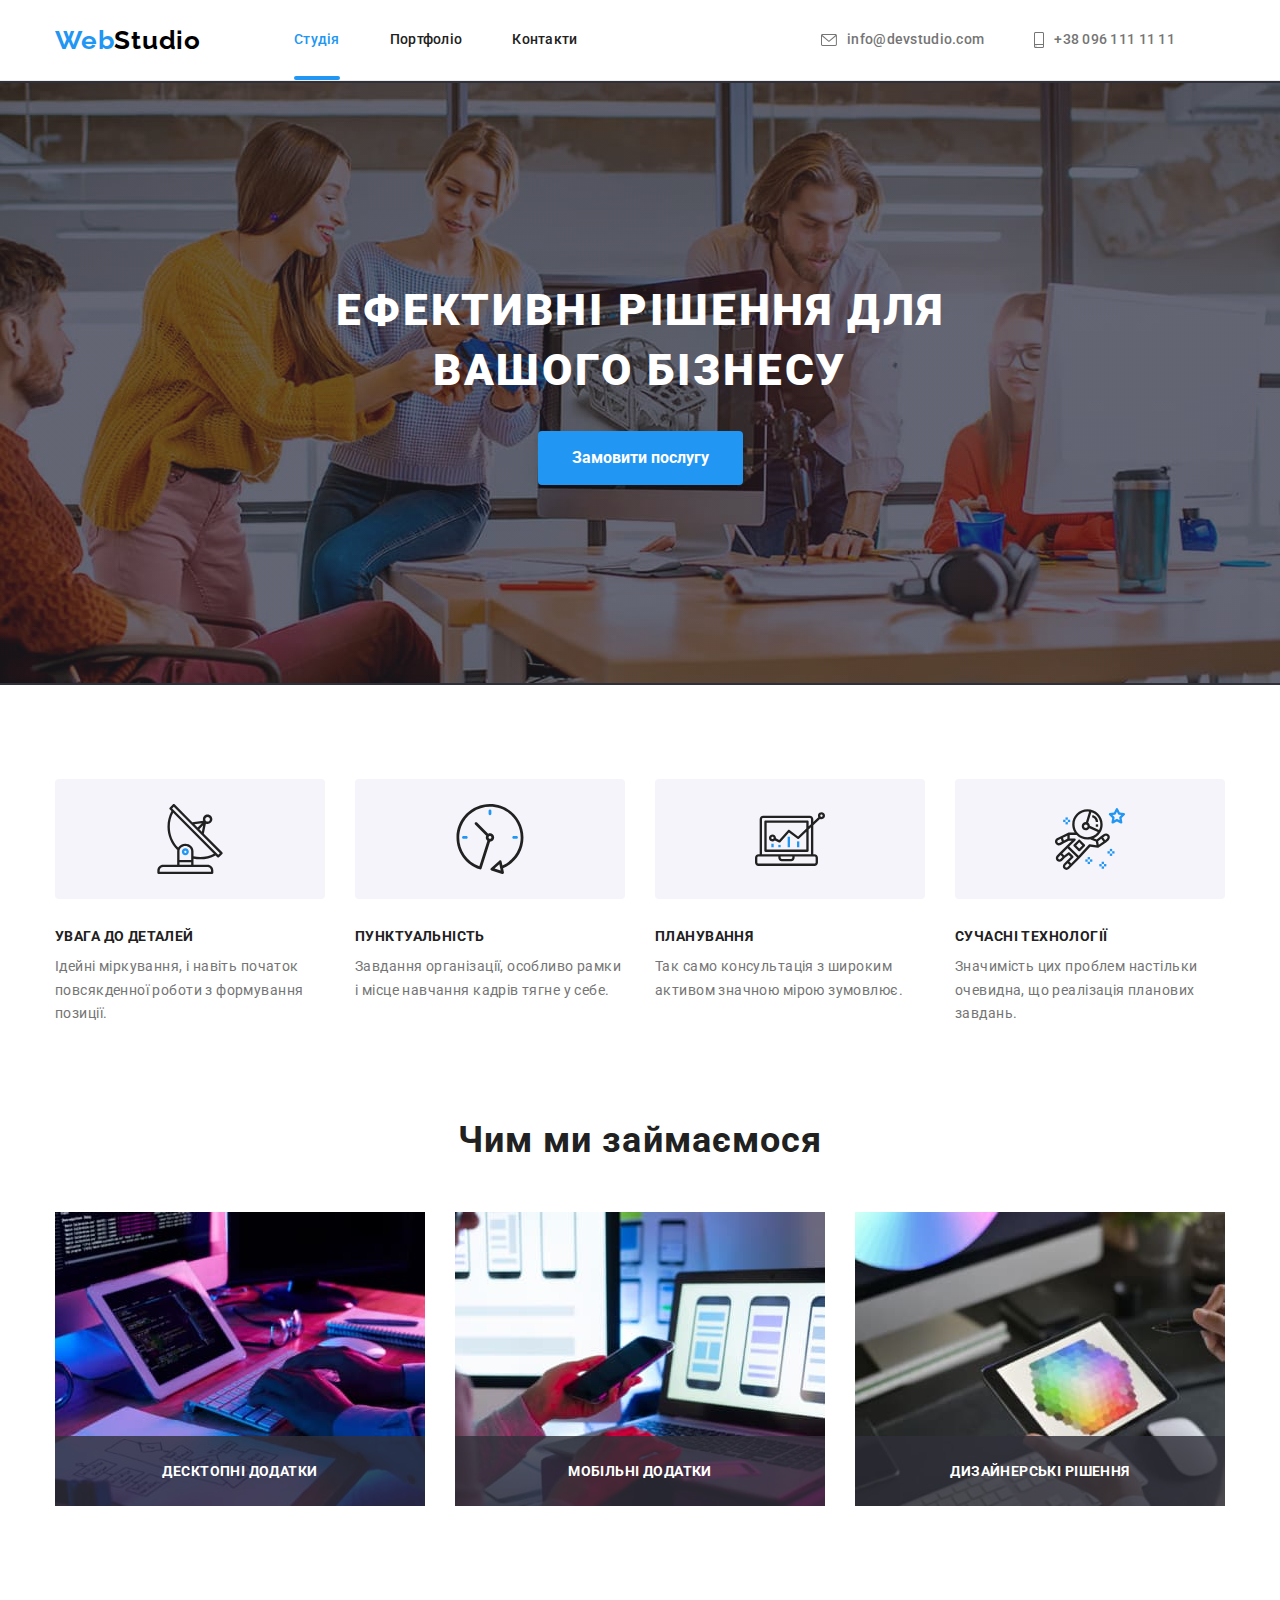
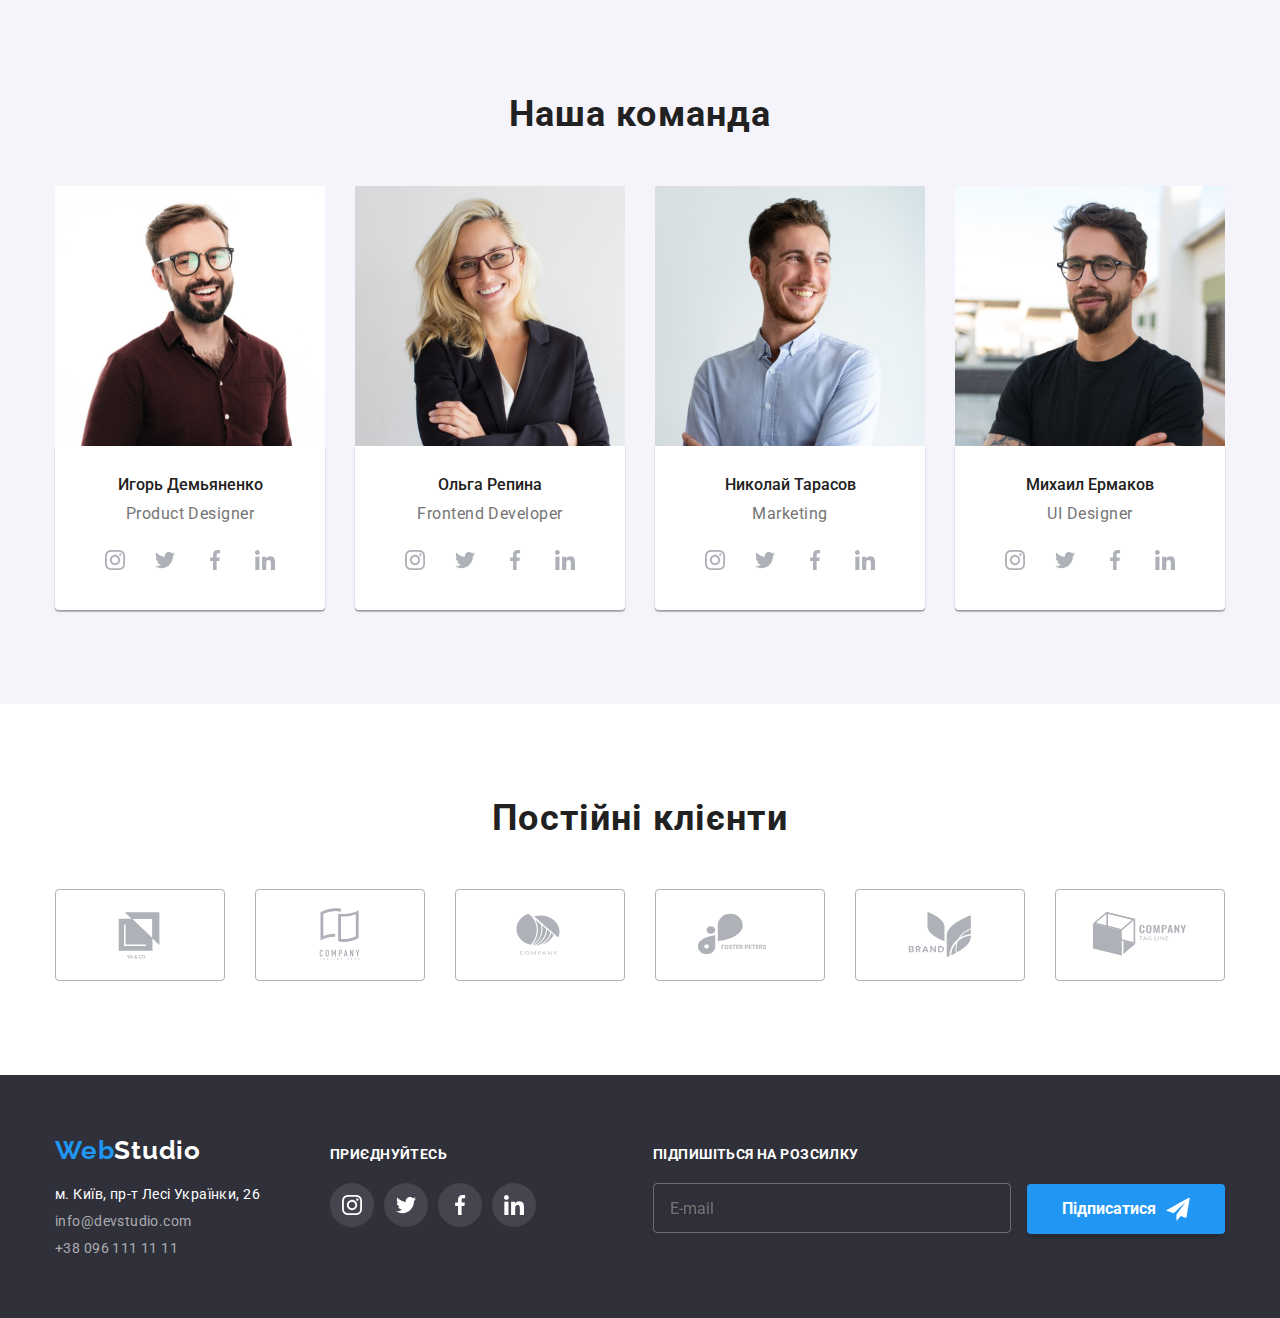
==== index.html @ 0b7079de "Initial commit" ====
<!DOCTYPE html>
<html lang="uk">
  <head>
    <meta charset="UTF-8" />
    <meta http-equiv="X-UA-Compatible" content="IE=edge" />
    <meta name="viewport" content="width=device-width, initial-scale=1.0" />
    <title>WebStudio</title>
    <link rel="preconnect" href="https://fonts.googleapis.com" />
    <link rel="preconnect" href="https://fonts.gstatic.com" crossorigin />
    <link
      href="https://fonts.googleapis.com/css2?family=Raleway:wght@700&family=Roboto:wght@400;500;700;900&display=swap"
      rel="stylesheet"
    />
    <link
      rel="stylesheet"
      href="https://cdnjs.cloudflare.com/ajax/libs/modern-normalize/1.0.0/modern-normalize.min.css"
    />
    <link rel="stylesheet" href="./css/main.min.css" />
    <link rel="stylesheet" href="./css/styles.css" />
  </head>
  <body>
    <!--Header section-->
    <header class="header">
      <div class="container header__container">
        <nav class="nav">
          <a class="logo header__logo link" href="./index.html"
            ><span class="logo__accent">Web</span>Studio</a
          >

          <ul class="nav__list list">
            <li class="nav__item">
              <a class="nav__link link nav__link--current" href="./index.html">Студія</a>
            </li>

            <li class="nav__item">
              <a class="nav__link link" href="./portfolio.html">Портфоліо</a>
            </li>

            <li class="nav__item">
              <a class="nav__link link" href="">Контакти</a>
            </li>
          </ul>
        </nav>

        <ul class="header-contacts list">
          <li class="header-contacts__item">
            <a class="header-contacts__mail link" href="mailto:info@devstudio.com">
              <svg class="header-contacts__icon" width="16" height="12">
                <use href="./images/icons.svg#icon-mail"></use>
              </svg>
              info@devstudio.com
            </a>
          </li>

          <li class="header-contacts__item">
            <a class="header-contacts__phone link" href="tel:+380961111111">
              <svg class="header-contacts__icon" width="10" height="16">
                <use href="./images/icons.svg#icon-phone"></use>
              </svg>
              +38 096 111 11 11
            </a>
          </li>
        </ul>
      </div>
    </header>

    <main>
      <!--Него section-->
      <section class="hero">
        <div class="hero__container container">
          <h1 class="hero__title">
            Ефективні рішення для<br />
            вашого бізнесу
          </h1>

          <button class="hero__btn" data-modal-open type="button">Замовити послугу</button>
        </div>
      </section>

      <!--About section-->
      <section class="about section">
        <div class="about__container container">
          <ul class="about__list list">
            <li class="about__item">
              <div class="about__thumb">
                <svg class="about__icon" width="70" height="70">
                  <use href="./images/icons.svg#icon-antenna"></use>
                </svg>
              </div>
              <h3 class="about__title">УВАГА ДО ДЕТАЛЕЙ</h3>
              <p class="about__desc">
                Ідейні міркування, i навіть початок повсякденної роботи з формування позиції.
              </p>
            </li>

            <li class="about__item">
              <div class="about__thumb">
                <svg class="about__icon" width="70" height="70">
                  <use href="./images/icons.svg#icon-clock"></use>
                </svg>
              </div>
              <h3 class="about__title">ПУНКТУАЛЬНІСТЬ</h3>
              <p class="about__desc">
                Завдання організації, особливо рамки і місце навчання кадрів тягне у себе.
              </p>
            </li>

            <li class="about__item">
              <div class="about__thumb">
                <svg class="about__icon" width="70" height="70">
                  <use href="./images/icons.svg#icon-diagram"></use>
                </svg>
              </div>
              <h3 class="about__title">ПЛАНУВАННЯ</h3>
              <p class="about__desc">
                Так само консультація з широким активом значною мірою зумовлює.
              </p>
            </li>

            <li class="about__item">
              <div class="about__thumb">
                <svg class="about__icon" width="70" height="70">
                  <use href="./images/icons.svg#icon-astronaut"></use>
                </svg>
              </div>
              <h3 class="about__title">СУЧАСНІ ТЕХНОЛОГІЇ</h3>
              <p class="about__desc">
                Значимість цих проблем настільки очевидна, що реалізація планових завдань.
              </p>
            </li>
          </ul>
        </div>
      </section>

      <!--Occupation section-->
      <section class="occupation section">
        <div class="occupation__container container">
          <h2 class="occupation__title section-title">Чим ми займаємося</h2>
          <ul class="occupation__list list">
            <li class="occupation__item">
              <div class="occupation__thumb">
                <img
                  class="occupation__img"
                  src="./images/main_page/we_doing_1.jpg"
                  alt="Пишем код"
                  width="370"
                  height="294"
                />
                <p class="occupation__label">Десктопні додатки</p>
              </div>
            </li>

            <li class="occupation__item">
              <div class="occupation__thumb">
                <img
                  class="occupation__img"
                  src="./images/main_page/we_doing_2.jpg"
                  alt="Делаем адаптивную верстку"
                  width="370"
                  height="294"
                />
                <p class="occupation__label">Мобільні додатки</p>
              </div>
            </li>

            <li class="occupation__item">
              <div class="occupation__thumb">
                <img
                  class="occupation__img"
                  src="./images/main_page/we_doing_3.jpg"
                  alt="Создаем дизайн"
                  width="370"
                  height="294"
                />
                <p class="occupation__label">Дизайнерські рішення</p>
              </div>
            </li>
          </ul>
        </div>
      </section>

      <!--Teem section-->
      <section class="team section">
        <div class="team__container container">
          <h2 class="team__title section-title">Наша команда</h2>
          <ul class="team__list list">
            <li class="team__item">
              <img
                class="team__img"
                src="./images/main_page/team_1.jpg"
                alt="фото Игоря Демьяненко"
                width="270"
                height="260"
              />
              <div class="team__wrapper">
                <h3 class="team__employee">Игорь Демьяненко</h3>
                <p class="team__profession">Product Designer</p>
                <ul class="team__socials list socials">
                  <li class="socials__item">
                    <a
                      href="https://www.instagram.com/"
                      class="socials__link link"
                      rel="noopener noreferrer"
                      aria-label="instagram"
                    >
                      <svg class="socials__icon" width="20" height="20">
                        <use href="./images/icons.svg#icon-instagram"></use>
                      </svg>
                    </a>
                  </li>
                  <li class="socials__item">
                    <a
                      href="https://twitter.com/"
                      class="socials__link link"
                      rel="noopener noreferrer"
                      aria-label="twitter"
                    >
                      <svg class="socials__icon" width="20" height="20">
                        <use href="./images/icons.svg#icon-twitter"></use>
                      </svg>
                    </a>
                  </li>
                  <li class="socials__item">
                    <a
                      href="https://uk-ua.facebook.com/"
                      class="socials__link link"
                      rel="noopener noreferrer"
                      aria-label="facebook"
                    >
                      <svg class="socials__icon" width="20" height="20">
                        <use href="./images/icons.svg#icon-facebook"></use>
                      </svg>
                    </a>
                  </li>
                  <li class="socials__item">
                    <a
                      href="https://www.linkedin.com/"
                      class="socials__link link"
                      rel="noopener noreferrer"
                      aria-label="linkedin"
                    >
                      <svg class="socials__icon" width="20" height="20">
                        <use href="./images/icons.svg#icon-linkedin"></use>
                      </svg>
                    </a>
                  </li>
                </ul>
              </div>
            </li>

            <li class="team__item">
              <img
                class="team__img"
                src="./images/main_page/team_2.jpg"
                alt="фото Ольги Репиной"
                width="270"
                height="260"
              />
              <div class="team__wrapper">
                <h3 class="team__employee">Ольга Репина</h3>
                <p class="team__profession">Frontend Developer</p>
                <ul class="team__socials list socials">
                  <li class="socials__item">
                    <a
                      href="https://www.instagram.com/"
                      class="socials__link link"
                      rel="noopener noreferrer"
                      aria-label="instagram"
                    >
                      <svg class="socials__icon" width="20" height="20">
                        <use href="./images/icons.svg#icon-instagram"></use>
                      </svg>
                    </a>
                  </li>
                  <li class="socials__item">
                    <a
                      href="https://twitter.com/"
                      class="socials__link link"
                      rel="noopener noreferrer"
                      aria-label="twitter"
                    >
                      <svg class="socials__icon" width="20" height="20">
                        <use href="./images/icons.svg#icon-twitter"></use>
                      </svg>
                    </a>
                  </li>
                  <li class="socials__item">
                    <a
                      href="https://uk-ua.facebook.com/"
                      class="socials__link link"
                      rel="noopener noreferrer"
                      aria-label="facebook"
                    >
                      <svg class="socials__icon" width="20" height="20">
                        <use href="./images/icons.svg#icon-facebook"></use>
                      </svg>
                    </a>
                  </li>
                  <li class="socials__item">
                    <a
                      href="https://www.linkedin.com/"
                      class="socials__link link"
                      rel="noopener noreferrer"
                      aria-label="linkedin"
                    >
                      <svg class="socials__icon" width="20" height="20">
                        <use href="./images/icons.svg#icon-linkedin"></use>
                      </svg>
                    </a>
                  </li>
                </ul>
              </div>
            </li>

            <li class="team__item">
              <img
                class="team__img"
                src="./images/main_page/team_3.jpg"
                alt="фото Николая Тарасова"
                width="270"
                height="260"
              />
              <div class="team__wrapper">
                <h3 class="team__employee">Николай Тарасов</h3>
                <p class="team__profession">Marketing</p>
                <ul class="team__socials list socials">
                  <li class="socials__item">
                    <a
                      href="https://www.instagram.com/"
                      class="socials__link link"
                      rel="noopener noreferrer"
                      aria-label="instagram"
                    >
                      <svg class="socials__icon" width="20" height="20">
                        <use href="./images/icons.svg#icon-instagram"></use>
                      </svg>
                    </a>
                  </li>
                  <li class="socials__item">
                    <a
                      href="https://twitter.com/"
                      class="socials__link link"
                      rel="noopener noreferrer"
                      aria-label="twitter"
                    >
                      <svg class="socials__icon" width="20" height="20">
                        <use href="./images/icons.svg#icon-twitter"></use>
                      </svg>
                    </a>
                  </li>
                  <li class="socials__item">
                    <a
                      href="https://uk-ua.facebook.com/"
                      class="socials__link link"
                      rel="noopener noreferrer"
                      aria-label="facebook"
                    >
                      <svg class="socials__icon" width="20" height="20">
                        <use href="./images/icons.svg#icon-facebook"></use>
                      </svg>
                    </a>
                  </li>
                  <li class="socials__item">
                    <a
                      href="https://www.linkedin.com/"
                      class="socials__link link"
                      rel="noopener noreferrer"
                      aria-label="linkedin"
                    >
                      <svg class="socials__icon" width="20" height="20">
                        <use href="./images/icons.svg#icon-linkedin"></use>
                      </svg>
                    </a>
                  </li>
                </ul>
              </div>
            </li>

            <li class="team__item">
              <img
                class="team__img"
                src="./images/main_page/team_4.jpg"
                alt="фото Михаила Ермакова"
                width="270"
                height="260"
              />
              <div class="team__wrapper">
                <h3 class="team__employee">Михаил Ермаков</h3>
                <p class="team__profession">UI Designer</p>
                <ul class="team__socials list socials">
                  <li class="socials__item">
                    <a
                      href="https://www.instagram.com/"
                      class="socials__link link"
                      rel="noopener noreferrer"
                      aria-label="instagram"
                    >
                      <svg class="socials__icon" width="20" height="20">
                        <use href="./images/icons.svg#icon-instagram"></use>
                      </svg>
                    </a>
                  </li>
                  <li class="socials__item">
                    <a
                      href="https://twitter.com/"
                      class="socials__link link"
                      rel="noopener noreferrer"
                      aria-label="twitter"
                    >
                      <svg class="socials__icon" width="20" height="20">
                        <use href="./images/icons.svg#icon-twitter"></use>
                      </svg>
                    </a>
                  </li>
                  <li class="socials__item">
                    <a
                      href="https://uk-ua.facebook.com/"
                      class="socials__link link"
                      rel="noopener noreferrer"
                      aria-label="facebook"
                    >
                      <svg class="socials__icon" width="20" height="20">
                        <use href="./images/icons.svg#icon-facebook"></use>
                      </svg>
                    </a>
                  </li>
                  <li class="socials__item">
                    <a
                      href="https://www.linkedin.com/"
                      class="socials__link link"
                      rel="noopener noreferrer"
                      aria-label="linkedin"
                    >
                      <svg class="socials__icon" width="20" height="20">
                        <use href="./images/icons.svg#icon-linkedin"></use>
                      </svg>
                    </a>
                  </li>
                </ul>
              </div>
            </li>
          </ul>
        </div>
      </section>

      <!--Clients-section-->
      <section class="clients section">
        <div class="clients__container container">
          <h2 class="clients__title section-title">Постійні клієнти</h2>
          <ul class="clients__list list">
            <li class="clients__item">
              <a href="" class="clients__link link">
                <svg class="clients__icon" width="106" height="60">
                  <use href="./images/icons.svg#icon-logo-1"></use>
                </svg>
              </a>
            </li>
            <li class="clients__item">
              <a href="" class="clients__link link">
                <svg class="clients__icon" width="106" height="60">
                  <use href="./images/icons.svg#icon-logo-2"></use>
                </svg>
              </a>
            </li>
            <li class="clients__item">
              <a href="" class="clients__link link">
                <svg class="clients__icon" width="106" height="60">
                  <use href="./images/icons.svg#icon-logo-3"></use>
                </svg>
              </a>
            </li>
            <li class="clients__item">
              <a href="" class="clients__link link">
                <svg class="clients__icon" width="106" height="60">
                  <use href="./images/icons.svg#icon-logo-4"></use>
                </svg>
              </a>
            </li>
            <li class="clients__item">
              <a href="" class="clients__link link">
                <svg class="clients__icon" width="106" height="60">
                  <use href="./images/icons.svg#icon-logo-5"></use>
                </svg>
              </a>
            </li>
            <li class="clients__item">
              <a href="" class="clients__link link">
                <svg class="clients__icon" width="106" height="60">
                  <use href="./images/icons.svg#icon-logo-6"></use>
                </svg>
              </a>
            </li>
          </ul>
        </div>
      </section>
    </main>

    <!--Footer section-->
    <footer class="footer">
      <div class="footer__container container">
        <div class="footer__contacts">
          <a class="logo footer__logo link" href="./index.html"
            ><span class="logo__accent">Web</span>Studio</a
          >

          <address class="address">
            <a
              class="address__location link"
              href="https://goo.gl/maps/agiTG1LRNtwBtobM9"
              target="_blank"
              rel="noopener noreferrer"
              >м. Київ, пр-т Лесі&nbspУкраїнки,&nbsp26</a
            >
            <a class="address__mail link" href="mailto:info@devstudio.com"> info@devstudio.com</a>
            <a class="address__phone link" href="tel:+380961111111">+38 096 111 11 11</a>
          </address>
        </div>

        <div class="footer__wrapper">
          <p class="footer__title">приєднуйтесь</p>
          <ul class="footer__list list">
            <li class="footer__item">
              <a
                href="https://www.instagram.com/"
                class="footer__socials-link link"
                rel="noopener noreferrer"
                aria-label="instagram"
              >
                <svg class="footer__icon" width="20" height="20">
                  <use href="./images/icons.svg#icon-instagram"></use>
                </svg>
              </a>
            </li>
            <li class="footer__item">
              <a
                href="https://twitter.com/"
                class="footer__socials-link link"
                rel="noopener noreferrer"
                aria-label="twitter"
              >
                <svg class="footer__icon" width="20" height="20">
                  <use href="./images/icons.svg#icon-twitter"></use>
                </svg>
              </a>
            </li>
            <li class="footer__item">
              <a
                href="https://uk-ua.facebook.com/"
                class="footer__socials-link link"
                rel="noopener noreferrer"
                aria-label="facebook"
              >
                <svg class="footer__icon" width="20" height="20">
                  <use href="./images/icons.svg#icon-facebook"></use>
                </svg>
              </a>
            </li>
            <li class="footer__item">
              <a
                href="https://www.linkedin.com/"
                class="footer__socials-link link"
                rel="noopener noreferrer"
                aria-label="linkedin"
              >
                <svg class="footer__icon" width="20" height="20">
                  <use href="./images/icons.svg#icon-linkedin"></use>
                </svg>
              </a>
            </li>
          </ul>
        </div>

        <div class="subcription">
          <form name="subcription__form" autocomplete="on">
            <label class="subcription__label">
              <p class="subcription__title">Підпишіться на розсилку</p>
              <input
                class="subcription__input"
                type="email"
                name="subcription-email"
                placeholder="E-mail"
              />
            </label>
            <button class="subcription__btn" type="submit">
              <span>Підписатися</span>
              <svg class="subcription__icon" width="24" height="24">
                <use href="./images/icons.svg#icon-send"></use>
              </svg>
            </button>
          </form>
        </div>
      </div>
    </footer>

    <!--Modal window-->
    <div class="backdrop backdrop--is-hidden" data-modal>
      <div class="modal">
        <button class="modal__bnt modal__btn--close" data-modal-close>
          <svg class="modal__icon modal__icon--close" width="20" height="20">
            <use href="./images/icons.svg#icon-xmark"></use>
          </svg>
        </button>

        <form class="modal__form" name="order-form" autocomplete="on">
          <strong class="modal__title">Залиште свої дані, ми вам передзвонимо</strong>

          <label class="modal__field">
            <span class="modal__desc">Ім'я</span>
            <input class="modal__input" type="text" name="user-name" placeholder=" " />
            <svg class="modal__input-icon" width="18" height="18">
              <use href="./images/icons.svg#icon-person"></use>
            </svg>
          </label>

          <label class="modal__field">
            <span class="modal__desc">Телефон</span>
            <input class="modal__input" type="tel" name="tel" placeholder=" " />
            <svg class="modal__input-icon" width="18" height="18">
              <use href="./images/icons.svg#icon-phone-1"></use>
            </svg>
          </label>

          <label class="modal__field">
            <span class="modal__desc">Пошта</span>
            <input class="modal__input" type="email" name="email" placeholder=" " />
            <svg class="modal__input-icon" width="18" height="18">
              <use href="./images/icons.svg#icon-email-black"></use>
            </svg>
          </label>

          <label class="modal__field modal__field--last">
            <span class="modal__desc">Коментар</span>
            <textarea
              class="modal__textarea"
              name="comment"
              rows="5"
              placeholder="Введіть текст"
            ></textarea>
          </label>

          <label class="modal__agreement">
            <input
              class="modal__agreement-input modal__agreement-input--visuaaly-hidden"
              type="checkbox"
              name="agreement"
              value="accept"
            />

            <svg class="modal__agreement-icon" width="16" height="15">
              <use
                class="modal__agreement-icon--uncheck"
                href="images/icons.svg#icon-uncheck"
              ></use>
              <use class="modal__agreement-icon--check" href="images/icons.svg#icon-check"></use>
            </svg>

            <span class="modal__text">Погоджуюся з розсилкою та приймаю </span>
            <a href="" class="modal__link link" rel="noopener noreferrer" aria-label="treaty">
              Умови договору
            </a>
          </label>

          <button class="modal__bnt modal__btn--submit" type="submit">Відправити</button>
        </form>
      </div>
    </div>
    <script src="./js/modal.js"></script>
  </body>
</html>
---- css/main.min.css ----
:root{--primery-text-color: #212121;--secondary-text-color: #757575;--accent-text-color: #2196f3;--white-text-color: #ffffff;--accent-color: #2196f3;--primery-bgc-color: #ffffff;--secondary-bgc-color: #2f303a;--anim-hover: 250ms cubic-bezier(0.4, 0, 0.2, 1)}.visually-hidden{position:absolute;white-space:nowrap;width:1px;height:1px;overflow:hidden;border:0;padding:0;clip:rect(0 0 0 0);-webkit-clip-path:inset(50%);clip-path:inset(50%);margin:-1px}body{font-family:Roboto,sans-serif}.no-scroll{overflow:hidden}h1,h2,h3,h4,h5,p{margin:0}img{display:block}.link{text-decoration:none}.list{list-style:none;padding:0;margin:0}.section{padding-top:94px;padding-bottom:94px}.container{width:1200px;margin-left:auto;margin-right:auto;padding-left:15px;padding-right:15px}.section-title{font-weight:700;font-size:36px;line-height:1.16;text-align:center;letter-spacing:.03em;color:var(--primery-text-color);margin-bottom:50px}.hero__btn{display:block;font-weight:700;font-size:16px;line-height:1.875;font-family:inherit;color:var(--white-text-color);background-color:var(--accent-color);cursor:pointer;margin-left:auto;margin-right:auto;padding:10px 32px;-webkit-box-shadow:0px 4px 4px rgba(0,0,0,.15);box-shadow:0px 4px 4px rgba(0,0,0,.15);border-radius:4px;border-color:rgba(0,0,0,0);-webkit-transition:background-color var(--anim-hover);transition:background-color var(--anim-hover)}.hero__btn:hover,.hero__btn:focus{background-color:#188ce8}.logo{color:#000;font-family:"Raleway";font-weight:700;font-size:26px;line-height:1.19;letter-spacing:.03em}.logo__accent{color:var(--accent-text-color)}.header__logo{margin-right:93px}.footer__logo{display:block;color:var(--white-text-color);margin-right:0;margin-bottom:20px}.nav{display:-webkit-box;display:-ms-flexbox;display:flex;-webkit-box-align:center;-ms-flex-align:center;align-items:center}.nav__list{display:-webkit-box;display:-ms-flexbox;display:flex}.nav__item{font-weight:500;font-size:14px;line-height:1.14;letter-spacing:.02em;margin-right:50px}.nav__item__item:last-child{margin-right:0}.nav__link{display:block;padding-top:32px;padding-bottom:32px;color:var(--primery-text-color);-webkit-transition:color var(--anim-hover);transition:color var(--anim-hover)}.nav__link--current{color:var(--accent-text-color);position:relative}.nav__link--current::after{content:"";display:block;width:100%;height:4px;background-color:#2196f3;border-radius:2px;position:absolute;bottom:0}.nav__link:hover,.nav__link:focus{color:var(--accent-text-color)}.socials__link{display:-webkit-box;display:-ms-flexbox;display:flex;-webkit-box-align:center;-ms-flex-align:center;align-items:center;-webkit-box-pack:center;-ms-flex-pack:center;justify-content:center;width:40px;height:40px;border-radius:50%;color:#afb1b8;-webkit-transition:background-color var(--anim-hover),color var(--anim-hover);transition:background-color var(--anim-hover),color var(--anim-hover)}.socials__link:hover,.socials__link:focus{background-color:var(--accent-color);color:#fff}.socials__icon{fill:currentColor}.address__location,.address__mail,.address__phone{font-family:"Roboto";font-style:normal;font-weight:400;font-size:14px;line-height:1.2727272727;letter-spacing:.03em;color:#fff;-webkit-transition:color var(--anim-hover);transition:color var(--anim-hover)}.address a{display:block;margin-bottom:9px}.address a:last-child{margin-bottom:0px}.address__location{color:var(--white-text-color)}.address__mail,.address__phone{color:rgba(255,255,255,.6)}.address__location:focus,.address__mail:focus,.address__phone:focus,.address__location:hover,.address__mail:hover,.address__phone:hover{color:var(--accent-text-color)}.header{background-color:var(rimery-bgc-color);border-bottom:1px solid #ececec}.header__container{display:-webkit-box;display:-ms-flexbox;display:flex;-webkit-box-align:center;-ms-flex-align:center;align-items:center}.header-contacts{display:-webkit-box;display:-ms-flexbox;display:flex;margin-left:auto}.header-contacts__item{margin-right:50px;display:-webkit-box;display:-ms-flexbox;display:flex;-webkit-box-align:center;-ms-flex-align:center;align-items:center;gap:10px}.header-contacts__mail,.header-contacts__phone{font-weight:500;font-size:14px;line-height:1.14;letter-spacing:.02em;padding-top:32px;padding-bottom:32px;color:var(--secondary-text-color);display:-webkit-box;display:-ms-flexbox;display:flex;-webkit-box-align:center;-ms-flex-align:center;align-items:center;-webkit-transition:color var(--anim-hover);transition:color var(--anim-hover)}.header-contacts__item{display:-webkit-box;display:-ms-flexbox;display:flex;-ms-flex-wrap:nowrap;flex-wrap:nowrap}.header-contacts__mail:hover,.header-contacts__phone:hover,.header-contacts__mail:focus,.header-contacts__phone:focus{color:var(--accent-text-color)}.header-contacts__icon{margin-right:10px;fill:currentColor}.hero{background-color:var(--secondary-bgc-color);max-width:1600px;margin-left:auto;margin-right:auto;background-image:-webkit-gradient(linear, left top, left bottom, from(rgba(47, 48, 58, 0.4)), to(rgba(47, 48, 58, 0.4))),url("../images/hero/hero-bg.jpg");background-image:linear-gradient(to bottom, rgba(47, 48, 58, 0.4), rgba(47, 48, 58, 0.4)),url("../images/hero/hero-bg.jpg");background-repeat:no-repeat;background-position:center,center}.hero__container{padding-top:200px;padding-bottom:200px}.hero__title{font-weight:900;font-size:44px;line-height:1.36;text-align:center;letter-spacing:.06em;text-transform:uppercase;color:var(--white-text-color);margin-top:0;margin-bottom:30px}.about__list{display:-webkit-box;display:-ms-flexbox;display:flex;gap:30px}.about__thumb{width:270px;min-height:120px;background-color:#f5f4fa;border-radius:4px;display:-webkit-box;display:-ms-flexbox;display:flex;-webkit-box-align:center;-ms-flex-align:center;align-items:center;-webkit-box-pack:center;-ms-flex-pack:center;justify-content:center;gap:30px;margin-bottom:30px}.about__title{font-weight:700;font-size:14px;line-height:1.14;letter-spacing:.03em;text-transform:uppercase;color:var(--primery-text-color);margin-bottom:10px}.about__desc{font-size:14px;line-height:1.71;letter-spacing:.03em;color:var(--secondary-text-color);width:270px}.occupation{padding-top:0}.occupation__list{display:-webkit-box;display:-ms-flexbox;display:flex;gap:30px}.occupation__img{display:block}.occupation__thumb{position:relative}.occupation__label{position:absolute;bottom:0;width:100%;text-align:center;padding-top:27px;padding-bottom:27px;font-weight:700;font-size:14px;line-height:1.1428571429;letter-spacing:.03em;text-transform:uppercase;color:#fff;background:rgba(47,48,58,.8)}.team{background-color:#f5f4fa}.team__list{display:-webkit-box;display:-ms-flexbox;display:flex;gap:30px}.team__wrapper{padding-top:30px;padding-bottom:30px;background-color:#fff;-webkit-box-shadow:0px 1px 3px rgba(0,0,0,.12),0px 1px 1px rgba(0,0,0,.14),0px 2px 1px rgba(0,0,0,.2);box-shadow:0px 1px 3px rgba(0,0,0,.12),0px 1px 1px rgba(0,0,0,.14),0px 2px 1px rgba(0,0,0,.2);border-radius:0px 0px 4px 4px}.team__employee{font-weight:500;font-size:16px;line-height:1.18;color:var(--primery-text-color);text-align:center;margin-bottom:10px}.team__profession{display:block;font-weight:400;font-size:16px;line-height:1.18;text-align:center;letter-spacing:.03em;color:var(--secondary-text-color);margin-bottom:16px}.team__socials{display:-webkit-box;display:-ms-flexbox;display:flex;-webkit-box-align:center;-ms-flex-align:center;align-items:center;-webkit-box-pack:center;-ms-flex-pack:center;justify-content:center;gap:10px}.clients__list{display:-webkit-box;display:-ms-flexbox;display:flex;-ms-flex-wrap:nowrap;flex-wrap:nowrap;-webkit-box-pack:center;-ms-flex-pack:center;justify-content:center;gap:30px}.clients__item{display:-webkit-box;display:-ms-flexbox;display:flex}.clients__link{display:-webkit-box;display:-ms-flexbox;display:flex;width:170px;height:92px;border:1px solid #afb1b8;border-radius:4px;-webkit-box-align:center;-ms-flex-align:center;align-items:center;-webkit-box-pack:center;-ms-flex-pack:center;justify-content:center;color:#afb1b8;-webkit-transition:color var(--anim-hover),border var(--anim-hover);transition:color var(--anim-hover),border var(--anim-hover)}.clients__link:hover,.clients__link:focus{color:var(--accent-text-color);border:1px solid var(--accent-text-color)}.clients__icon{fill:currentColor}.footer{background-color:var(--secondary-bgc-color);padding-top:60px;padding-bottom:60px}.footer__container{display:-webkit-box;display:-ms-flexbox;display:flex;-webkit-box-align:baseline;-ms-flex-align:baseline;align-items:baseline;-webkit-box-pack:start;-ms-flex-pack:start;justify-content:flex-start}.footer__contacts{margin-right:70px}.footer__title,.subcription__title{font-family:"Roboto";font-weight:700;font-size:14px;line-height:1.2142857143;letter-spacing:.03em;text-transform:uppercase;color:var(--white-text-color);margin-bottom:20px}.footer__wrapper{margin-right:93px}.footer__list{display:-webkit-box;display:-ms-flexbox;display:flex;-ms-flex-line-pack:center;align-content:center;gap:10px}.footer__socials-link{width:44px;height:44px;border-radius:50%;background-color:rgba(255,255,255,.1);color:var(--white-text-color);display:-webkit-box;display:-ms-flexbox;display:flex;-webkit-box-align:center;-ms-flex-align:center;align-items:center;-webkit-box-pack:center;-ms-flex-pack:center;justify-content:center;-webkit-transition:background-color var(--anim-hover);transition:background-color var(--anim-hover)}.footer__socials-link:focus,.footer__socials-link:hover{background-color:#2196f3}.footer__icon{fill:currentColor}.subcription{margin-left:auto}.subcription__input{width:358px;height:50px;border:1px solid rgba(255,255,255,.3);-webkit-filter:drop-shadow(0px 4px 4px rgba(0, 0, 0, 0.15));filter:drop-shadow(0px 4px 4px rgba(0, 0, 0, 0.15));border-radius:4px;background-color:rgba(0,0,0,0);padding:15px 16px;margin-right:12px;outline:none;color:var(--white-text-color);-webkit-transition:border-color var(--anim-hover);transition:border-color var(--anim-hover)}.subcription__input:focus{border-color:#eee}.subcription__btn{display:-webkit-inline-box;display:-ms-inline-flexbox;display:inline-flex;width:198px;height:50px;padding:10px 28px;font-weight:700;font-size:16px;line-height:1.875;font-family:inherit;color:var(--white-text-color);cursor:pointer;background:#2196f3;-webkit-box-shadow:0px 4px 4px rgba(0,0,0,.15);box-shadow:0px 4px 4px rgba(0,0,0,.15);border-radius:4px;border-color:rgba(0,0,0,0);-webkit-box-align:center;-ms-flex-align:center;align-items:center;-webkit-box-pack:center;-ms-flex-pack:center;justify-content:center}.subcription__btn>span{margin-right:10px}.backdrop{position:fixed;top:0;left:0;width:100%;height:100%;background-color:rgba(0,0,0,.2);z-index:1000;-webkit-transition:opacity 500ms ease-in-out,visibility 500ms ease-in-out;transition:opacity 500ms ease-in-out,visibility 500ms ease-in-out}.backdrop--is-hidden{opacity:0;visibility:hidden;pointer-events:none}.modal{position:absolute;top:50%;left:50%;-webkit-transform:translate(-50%, -50%) scale(1);transform:translate(-50%, -50%) scale(1);width:528px;background-color:#fff;-webkit-box-shadow:0px 1px 3px rgba(0,0,0,.12),0px 1px 1px rgba(0,0,0,.14),0px 2px 1px rgba(0,0,0,.2);box-shadow:0px 1px 3px rgba(0,0,0,.12),0px 1px 1px rgba(0,0,0,.14),0px 2px 1px rgba(0,0,0,.2);border-radius:4px;padding:40px;-webkit-transition:opacity 500ms ease-in-out 200ms,-webkit-transform 500ms ease-in-out 200ms;transition:opacity 500ms ease-in-out 200ms,-webkit-transform 500ms ease-in-out 200ms;transition:transform 500ms ease-in-out 200ms,opacity 500ms ease-in-out 200ms;transition:transform 500ms ease-in-out 200ms,opacity 500ms ease-in-out 200ms,-webkit-transform 500ms ease-in-out 200ms}.backdrop--is-hidden .modal{-webkit-transform:translate(-30%, -30%) scale(0.3) rotate(1turn);transform:translate(-30%, -30%) scale(0.3) rotate(1turn)}.modal__btn--close{position:absolute;top:8px;right:8px;display:-webkit-box;display:-ms-flexbox;display:flex;-webkit-box-align:center;-ms-flex-align:center;align-items:center;-webkit-box-pack:center;-ms-flex-pack:center;justify-content:center;width:30px;height:30px;padding:0;border:1px solid rgba(0,0,0,.1);border-radius:50%;background-color:rgba(0,0,0,0);cursor:pointer}.modal__btn--close>.modal__icon--close{fill:#000;-webkit-transition:fill var(--anim-hover);transition:fill var(--anim-hover)}.modal__btn--close:focus>.modal__icon--close,.modal__btn--close:hover>.modal__icon--close{fill:var(--accent-color)}.modal__form{display:-webkit-box;display:-ms-flexbox;display:flex;-webkit-box-orient:vertical;-webkit-box-direction:normal;-ms-flex-direction:column;flex-direction:column;-webkit-box-align:center;-ms-flex-align:center;align-items:center}.modal__title{font-weight:700;font-size:20px;line-height:1.15;text-align:center;letter-spacing:.03em;color:#212121;margin-bottom:12px}.modal__field{display:block;position:relative;margin-bottom:10px}.modal__field--last{margin-bottom:20px}.modal__desc{display:block;font-weight:400;font-size:12px;line-height:1.1666666667;letter-spacing:.01em;color:#757575;margin-bottom:4px}.modal__input{height:40px;width:448px;border:1px solid rgba(33,33,33,.2);border-radius:4px;padding:12px 42px;cursor:pointer;outline:none;-webkit-transition:border-color var(--anim-hover),fill var(--anim-hover);transition:border-color var(--anim-hover),fill var(--anim-hover)}.modal__input:focus{border-color:#188ce8}.modal__textarea{resize:none;width:448px;height:120px;border:1px solid rgba(33,33,33,.2);border-radius:4px;font-weight:400;font-size:12px;line-height:14px;letter-spacing:.01em;color:#000;padding:12px 16px;outline:none;-webkit-transition:border-color var(--anim-hover);transition:border-color var(--anim-hover)}.modal__textarea:focus{border-color:#188ce8}.modal__input-icon{position:absolute;top:28px;left:12px;fill:#000}.modal__input:focus+.modal__input-icon{fill:#188ce8}.modal__agreement{display:-webkit-box;display:-ms-flexbox;display:flex;-webkit-box-align:baseline;-ms-flex-align:baseline;align-items:baseline;gap:9px;font-weight:400;font-size:14px;line-height:1.7142857143;letter-spacing:.03em;color:#757575;margin-bottom:30px;padding-left:9px;position:relative}.modal__text{-webkit-user-select:none;-moz-user-select:none;-ms-user-select:none;user-select:none}.modal__link{color:var(--accent-text-color);text-decoration:underline}.modal__btn--submit{display:block;font-weight:700;font-size:16px;line-height:1.875;font-family:inherit;color:var(--white-text-color);background-color:var(--accent-color);cursor:pointer;margin-left:0 auto;padding:10px 52px;-webkit-box-shadow:0px 4px 4px rgba(0,0,0,.15);box-shadow:0px 4px 4px rgba(0,0,0,.15);border-radius:4px;border-color:rgba(0,0,0,0)}.modal__agreement-icon{-ms-flex-item-align:center;align-self:center}.modal__agreement-icon--check{opacity:0}.modal__agreement-input:checked+.modal__agreement-icon .modal__agreement-icon--check{opacity:1}.modal__agreement-input--visuaaly-hidden{position:absolute;white-space:nowrap;width:1px;height:1px;overflow:hidden;border:0;padding:0;clip:rect(0 0 0 0);-webkit-clip-path:inset(50%);clip-path:inset(50%);margin:-1px}.filter-btn{display:block;max-width:150px;min-width:25px;min-height:26px;padding:6px 22px;font-weight:500;font-size:16px;line-height:1.62;text-align:center;letter-spacing:.03em;font-family:inherit;color:var(--primery-text-color);background-color:#f5f4fa;cursor:pointer;border:none;border-radius:4px;-webkit-transition:color var(--anim-hover),background-color var(--anim-hover);transition:color var(--anim-hover),background-color var(--anim-hover)}.filter-btn:hover,.filter-btn:focus{color:var(--white-text-color);background-color:var(--accent-color);-webkit-box-shadow:0px 3px 1px rgba(0,0,0,.1),0px 1px 2px rgba(0,0,0,.08),0px 2px 2px rgba(0,0,0,.12);box-shadow:0px 3px 1px rgba(0,0,0,.1),0px 1px 2px rgba(0,0,0,.08),0px 2px 2px rgba(0,0,0,.12)}.filter-active-btn{background-color:var(--accent-color);color:var(--white-text-color)}.filter-list{display:-webkit-box;display:-ms-flexbox;display:flex;margin-bottom:50px;-webkit-box-pack:center;-ms-flex-pack:center;justify-content:center;gap:8px}.portfolio-title{font-weight:700;font-size:18px;line-height:2;letter-spacing:.06em;color:var(--primery-text-color);margin-bottom:4px}.portfolio-subtitle{font-weight:400;font-size:16px;line-height:1.88;letter-spacing:.03em;color:var(--secondary-text-color)}.portfolio-list{display:-webkit-box;display:-ms-flexbox;display:flex;-ms-flex-wrap:wrap;flex-wrap:wrap;gap:30px}.portfolio-item{-ms-flex-preferred-size:calc((100% - 30 * (3 - 1)) / 3);flex-basis:calc((100% - 30 * (3 - 1)) / 3);-webkit-transition:-webkit-box-shadow var(--anim-hover);transition:-webkit-box-shadow var(--anim-hover);transition:box-shadow var(--anim-hover);transition:box-shadow var(--anim-hover), -webkit-box-shadow var(--anim-hover)}.portfolio-item:hover,.portfolio-item:focus{-webkit-box-shadow:0px 1px 1px rgba(0,0,0,.12),0px 4px 4px rgba(0,0,0,.06),1px 4px 6px rgba(0,0,0,.16);box-shadow:0px 1px 1px rgba(0,0,0,.12),0px 4px 4px rgba(0,0,0,.06),1px 4px 6px rgba(0,0,0,.16)}.portfolio-img{display:block;margin-bottom:-2px}.portfolio-overlay{position:relative;overflow:hidden}.overlay{position:absolute;top:0;left:0;width:100%;background-color:rgba(33,150,243,.9);-webkit-transform:translateY(100%);transform:translateY(100%);-webkit-transition:-webkit-transform 500ms ease-in;transition:-webkit-transform 500ms ease-in;transition:transform 500ms ease-in;transition:transform 500ms ease-in, -webkit-transform 500ms ease-in}.portfolio-link:hover .overlay{-webkit-transform:translateY(0);transform:translateY(0)}.overlay-text{font-weight:400;font-size:18px;line-height:1.5555555556;letter-spacing:.03em;padding:63px 24px;color:#fff;-webkit-user-select:none;-moz-user-select:none;-ms-user-select:none;user-select:none}.portfolio-wrapper{padding:20px 24px;border:1px solid #eee;border-top:none}/*# sourceMappingURL=main.min.css.map */
---- css/styles.css ----
/* :root {
  --primery-text-color: #212121;
  --secondary-text-color: #757575;
  --accent-text-color: #2196f3;
  --white-text-color: #ffffff;

  --accent-color: #2196f3;
  --primery-bgc-color: #ffffff;
  --secondary-bgc-color: #2f303a;

  --anim-hover: 250ms cubic-bezier(0.4, 0, 0.2, 1);
}

body {
  font-family: Roboto, sans-serif;
}

.no-scroll {
  overflow: hidden;
} */

/* reset styles*/

/* h1,
h2,
h3,
h4,
h5,
p {
  margin: 0;
}

img {
  display: block;
}

.link {
  text-decoration: none;
}

.list {
  list-style: none;
  padding: 0;
  margin: 0;
} */

/* .container {
  width: 1200px;
   margin-left: auto;
  margin-right: auto;
  padding-left: 15px;
  padding-right: 15px;
} */

/* .section {
  padding-top: 94px;
  padding-bottom: 94px;
  } */

/* .section-title {
  margin-bottom: 50px;

  font-weight: 700;
  font-size: 36px;
  line-height: 1.16;
  text-align: center;
  letter-spacing: 0.03em;
  color: var(--primery-text-color);
} */

/**
|============================
| Header
|============================
*/

/* .header {
  background-color: var(rimery-bgc-color);
  border-bottom: 1px solid #ececec;
}

.header__container {
  display: flex;
  align-items: center;
} */

/* .logo {
  color: #000000;
  font-family: 'Raleway';
  font-weight: 700;
  font-size: 26px;
  line-height: 1.19;
  letter-spacing: 0.03em;
}

.logo__accent {
  color: var(--accent-text-color);
}

.header__logo {
  margin-right: 93px;
} */

/* .nav {
  display: flex;
  align-items: center;
}

.nav__list {
  display: flex;
}

.nav__item {
  font-weight: 500;
  font-size: 14px;
  line-height: 1.14;
  letter-spacing: 0.02em;
  margin-right: 50px;
}

.nav__item:last-child {
  margin-right: 0;
}

.nav__link {
  display: block;
  padding-top: 32px;
  padding-bottom: 32px;
  color: var(--primery-text-color);

  transition: color var(--anim-hover);
}

.nav__link--current {
  color: var(--accent-text-color);
  position: relative;
}

.nav__link--current::after {
  content: '';
  display: block;
  width: 100%;
  height: 4px;
  background-color: rgba(33, 150, 243, 1);
  border-radius: 2px;

  position: absolute;
  bottom: 0;
}

.nav__link:hover,
.nav__link:focus {
  color: var(--accent-text-color);
} */

/* .header-contacts {
  display: flex;
  margin-left: auto;
}

.header-contacts__item {
  margin-right: 50px;
  display: flex;
  align-items: center;
  gap: 10px;
}

.header-contacts__mail,
.header-contacts__phone {
  font-weight: 500;
  font-size: 14px;
  line-height: 1.14;
  letter-spacing: 0.02em;

  padding-top: 32px;
  padding-bottom: 32px;

  color: var(--secondary-text-color);

  display: flex;
  align-items: center;
  transition: color var(--anim-hover);
}

.header-contacts__item {
  display: flex;
  flex-wrap: nowrap;
}

.header-contacts__mail:hover,
.header-contacts__phone:hover,
.header-contacts__mail:focus,
.header-contacts__phone:focus {
  color: var(--accent-text-color);
}

.header-contacts__icon {
  margin-right: 10px;
  fill: currentColor;
} */

/**
|============================
| Main page
|============================
*/

/**
|============================
| Неrо section
|============================
*/

/* .hero {
  background-color: var(--secondary-bgc-color);
  max-width: 1600px;
  margin-left: auto;
  margin-right: auto;
  background-image: linear-gradient(to bottom, rgba(47, 48, 58, 0.4), rgba(47, 48, 58, 0.4)),
    url('../images/hero/hero-bg.jpg');
  background-repeat: no-repeat;
  background-position: center, center;
}

.hero__container {
  padding-top: 200px;
  padding-bottom: 200px;
}

.hero__title {
  font-weight: 900;
  font-size: 44px;
  line-height: 1.36;
  text-align: center;
  letter-spacing: 0.06em;
  text-transform: uppercase;
  color: var(--white-text-color);

  margin-top: 0;
  margin-bottom: 30px;
} */

/* .hero__btn {
  display: block;

  font-weight: 700;
  font-size: 16px;
  line-height: calc(30 / 16);
  font-family: inherit;

  color: var(--white-text-color);
  background-color: var(--accent-color);

  cursor: pointer;
  margin-left: auto;
  margin-right: auto;
  padding: 10px 32px;

  box-shadow: 0px 4px 4px rgba(0, 0, 0, 0.15);
  border-radius: 4px;
  border-color: transparent;

  transition: background-color var(--anim-hover);
}

.hero__btn:hover,
.hero__btn:focus {
  background-color: #188ce8;
} */

/**
|============================
| About section
|============================
*/

/* .about__list {
  display: flex;
  gap: 30px;
}

.about__thumb {
  width: 270px;
  min-height: 120px;
  background-color: #f5f4fa;
  border-radius: 4px;

  display: flex;
  align-items: center;
  justify-content: center;
  gap: 30px;
  margin-bottom: 30px;
}

.about__title {
  font-weight: 700;
  font-size: 14px;
  line-height: 1.14;
  letter-spacing: 0.03em;
  text-transform: uppercase;
  color: var(--primery-text-color);
  margin-bottom: 10px;
}

.about__desc {
  font-size: 14px;
  line-height: 1.71;
  letter-spacing: 0.03em;
  color: var(--secondary-text-color);
  width: 270px;
} */

/**
|============================
| Occupation section
|============================
*/

/* .occupation {
  padding-top: 0;
}

.occupation__list {
  display: flex;
  gap: 30px;
}

.occupation__img {
  display: block;
}

.occupation__thumb {
  position: relative;
}

.occupation__label {
  position: absolute;
  bottom: 0;
  width: 100%;
  text-align: center;
  padding-top: 27px;
  padding-bottom: 27px;

  font-weight: 700;
  font-size: 14px;
  line-height: calc(16 / 14);
  letter-spacing: 0.03em;
  text-transform: uppercase;

  color: #ffffff;
  background: rgba(47, 48, 58, 0.8);
} */

/**
|============================
| Teem section
|============================
*/

/* .team {
  background-color: #f5f4fa;
}

.team__list {
  display: flex;
  gap: 30px;
}

.team__wrapper {
  padding-top: 30px;
  padding-bottom: 30px;
  background-color: #ffffff;
  box-shadow: 0px 1px 3px rgba(0, 0, 0, 0.12), 0px 1px 1px rgba(0, 0, 0, 0.14),
    0px 2px 1px rgba(0, 0, 0, 0.2);
  border-radius: 0px 0px 4px 4px;
}

.team__employee {
  font-weight: 500;
  font-size: 16px;
  line-height: 1.18;
  color: var(--primery-text-color);
  text-align: center;
  margin-bottom: 10px;
}

.team__profession {
  display: block;
  font-weight: 400;
  font-size: 16px;
  line-height: 1.18;
  text-align: center;
  letter-spacing: 0.03em;
  color: var(--secondary-text-color);
  margin-bottom: 16px;
}

.team__socials {
  display: flex;
  align-items: center;
  justify-content: center;
  gap: 10px;
} */

/* .socials__link {
  display: flex;
  align-items: center;
  justify-content: center;
  width: 40px;
  height: 40px;
   border-radius: 50%;
  color: #afb1b8;

  transition: background-color var(--anim-hover), color var(--anim-hover);
}

.socials__link:hover,
.socials__link:focus {
  background-color: var(--accent-color);
  color: #ffffff;
}

.socials__icon {
  fill: currentColor;
} */

/**
|============================
| Clients section
|============================
*/

/* .clients__list {
  display: flex;
  flex-wrap: nowrap;
  justify-content: center;
  gap: 30px;
}

.clients__item {
  display: flex;
}

.clients__link {
  display: flex;
  width: 170px;
  height: 92px;
  border: 1px solid #afb1b8;
  border-radius: 4px;
  align-items: center;
  justify-content: center;
  color: #afb1b8;

  transition: color var(--anim-hover), border var(--anim-hover);
}

.clients__icon {
  fill: currentColor;
}

.clients__link:hover,
.clients__link:focus {
  color: var(--accent-text-color);
  border: 1px solid var(--accent-text-color);
} */

/**
|============================
| Footer
|============================
*/

/* .footer {
  background-color: var(--secondary-bgc-color);
  padding-top: 60px;
  padding-bottom: 60px;
}

.footer__container {
  display: flex;
  align-items: baseline;
  justify-content: flex-start;
}

.footer__contacts {
  margin-right: 70px;
}

.footer__logo {
  display: block;

  color: var(--white-text-color);
  margin-right: 0;
  margin-bottom: 20px;
} */

/* .address__location,
.address__mail,
.address__phone {
  font-family: 'Roboto';
  font-style: normal;
  font-weight: 400;
  font-size: 14px;
  line-height: calc(14 / 11);
  letter-spacing: 0.03em;

  color: #ffffff;

  transition: color var(--anim-hover);
}

.address a {
  display: block;
  margin-bottom: 9px;
}

.address a:last-child {
  margin-bottom: 0px;
}

.address__location {
  color: var(--white-text-color);
}

.address__mail,
.address__phone {
  color: rgba(255, 255, 255, 0.6);
}

.address__location:focus,
.address__mail:focus,
.address__phone:focus,
.address__location:hover,
.address__mail:hover,
.address__phone:hover {
  color: var(--accent-text-color);
} */

/* .footer__title,
.subcription__title {
  font-family: 'Roboto';
  font-weight: 700;
  font-size: 14px;
  line-height: calc(17 / 14);
  letter-spacing: 0.03em;
  text-transform: uppercase;
  color: var(--white-text-color);
  margin-bottom: 20px;
}

.footer__wrapper {
  margin-right: 93px;
}

.footer__list {
  display: flex;
  align-content: center;
  gap: 10px;
}

.footer__socials-link {
  width: 44px;
  height: 44px;
  border-radius: 50%;
  background-color: rgba(255, 255, 255, 0.1);
  color: var(--white-text-color);

  display: flex;
  align-items: center;
  justify-content: center;

  transition: background-color var(--anim-hover);
}

.footer__socials-link:focus,
.footer__socials-link:hover {
  background-color: #2196f3;
}

.footer__icon {
  fill: currentColor;
}

.subcription {
  margin-left: auto;
}

.subcription__input {
  width: 358px;
  height: 50px;
  border: 1px solid rgba(255, 255, 255, 0.3);
  filter: drop-shadow(0px 4px 4px rgba(0, 0, 0, 0.15));
  border-radius: 4px;
  background-color: transparent;
  padding: 15px 16px;
  margin-right: 12px;
  outline: none;

  color: var(--white-text-color);
  transition: border-color var(--anim-hover);
}

.subcription__input:focus {
  border-color: #eeeeee;
}

.subcription__btn {
  display: inline-flex;
  width: 198px;
  height: 50px;
  padding: 10px 28px;
  font-weight: 700;
  font-size: 16px;
  line-height: calc(30 / 16);
  font-family: inherit;

  color: var(--white-text-color);
  cursor: pointer;
  background: #2196f3;
  box-shadow: 0px 4px 4px rgba(0, 0, 0, 0.15);
  border-radius: 4px;
  border-color: transparent;
  align-items: center;
  justify-content: center;
}

.subcription__btn > span {
  margin-right: 10px;
} */

/**
|============================
| Portfolio Page
|============================
*/

/* .filter-btn {
  display: block;
  max-width: 150px;
  min-width: 25px;
  min-height: 26px;
  padding: 6px 22px;

  font-weight: 500;
  font-size: 16px;
  line-height: 1.62;
  text-align: center;
  letter-spacing: 0.03em;
  font-family: inherit;

  color: var(--primery-text-color);
  background-color: #f5f4fa;

  cursor: pointer;

  border: none;
  border-radius: 4px;

  transition: color var(--anim-hover), background-color var(--anim-hover);
}

.filter-active-btn {
  background-color: var(--accent-color);
  color: var(--white-text-color);
}

.filter-btn:hover,
.filter-btn:focus {
  color: var(--white-text-color);
  background-color: var(--accent-color);
}

.visually-hidden {
  position: absolute;
  white-space: nowrap;
  width: 1px;
  height: 1px;
  overflow: hidden;
  border: 0;
  padding: 0;
  clip: rect(0 0 0 0);
  clip-path: inset(50%);
  margin: -1px;
}

.portfolio-title {
  font-weight: 700;
  font-size: 18px;
  line-height: 2;
  letter-spacing: 0.06em;
  color: var(--primery-text-color);
}

.portfolio-subtitle {
  font-weight: 400;
  font-size: 16px;
  line-height: 1.88;
  letter-spacing: 0.03em;
  color: var(--secondary-text-color);
}

.filter-list {
  display: flex;
  margin-bottom: 50px;
  justify-content: center;
  gap: 8px;
}

.portfolio-list {
  display: flex;
  flex-wrap: wrap;
  gap: 30px;
}

.portfolio-item {
  flex-basis: calc((100% - 2 * 30) / 3);
  transition: box-shadow var(--anim-hover);
}

.portfolio-item:hover,
.portfolio-item:focus {
  box-shadow: 0px 1px 1px rgba(0, 0, 0, 0.12), 0px 4px 4px rgba(0, 0, 0, 0.06),
    1px 4px 6px rgba(0, 0, 0, 0.16);
}

.portfolio-img {
  display: block;
  margin-bottom: -2px;
}

.portfolio-overlay {
  position: relative;
  overflow: hidden;
}

.overlay {
  position: absolute;
  top: 0;
  left: 0;
  width: 100%;
  background-color: rgba(33, 150, 243, 0.9);

  transform: translateY(100%);
  transition: transform 500ms ease-in;
}

.portfolio-link:hover .overlay {
  transform: translateY(0);
}

.overlay-text {
  font-weight: 400;
  font-size: 18px;
  line-height: calc(28 / 18);
  letter-spacing: 0.03em;
  padding: 63px 24px;
  color: #ffffff;
  user-select: none;
}

.portfolio-wrapper {
  padding: 20px 24px;
  border: 1px solid #eeeeee;
  border-top: none;
}

.portfolio-title {
  margin-bottom: 4px;
}

.filter-btn:hover,
.filter-btn:focus {
  box-shadow: 0px 3px 1px rgba(0, 0, 0, 0.1), 0px 1px 2px rgba(0, 0, 0, 0.08),
    0px 2px 2px rgba(0, 0, 0, 0.12);
} */

/** 
|============================
| Modal-window
|============================
*/
/* 
.backdrop {
  position: fixed;
  top: 0;
  left: 0;
  width: 100%;
  height: 100%;
  background-color: rgba(0, 0, 0, 0.2);
  z-index: 1000;

  transition: opacity 500ms ease-in-out, visibility 500ms ease-in-out;
}

.backdrop--is-hidden {
  opacity: 0;
  visibility: hidden;
  pointer-events: none;
}

.modal {
  position: absolute;
  top: 50%;
  left: 50%;
  transform: translate(-50%, -50%) scale(1);
  width: 528px;

  background-color: #fff;
  box-shadow: 0px 1px 3px rgba(0, 0, 0, 0.12), 0px 1px 1px rgba(0, 0, 0, 0.14),
    0px 2px 1px rgba(0, 0, 0, 0.2);
  border-radius: 4px;
  padding: 40px;

  transition: transform 500ms ease-in-out 200ms, opacity 500ms ease-in-out 200ms;
}

.backdrop--is-hidden .modal {
  transform: translate(-30%, -30%) scale(0.3) rotate(1turn);
}

.modal__btn--close {
  position: absolute;
  top: 8px;
  right: 8px;

  display: flex;
  align-items: center;
  justify-content: center;
  width: 30px;
  height: 30px;
  padding: 0;

  border: 1px solid rgba(0, 0, 0, 0.1);
  border-radius: 50%;
  background-color: transparent;
  cursor: pointer;
}

.modal__btn--close > .modal__icon--close {
  fill: #000000;
  transition: fill var(--anim-hover);
}

.modal__btn--close:focus > .modal__icon--close,
.modal__btn--close:hover > .modal__icon--close {
  fill: var(--accent-color);
}

.modal__form {
  display: flex;
  flex-direction: column;
  align-items: center;
}

.modal__title {
  font-weight: 700;
  font-size: 20px;
  line-height: calc(23 / 20);
  text-align: center;
  letter-spacing: 0.03em;

  color: #212121;
  margin-bottom: 12px;
}

.modal__field {
  display: block;
  position: relative;
  margin-bottom: 10px;
}

.modal__field--last {
  margin-bottom: 20px;
}

.modal__desc {
  display: block;
  font-weight: 400;
  font-size: 12px;
  line-height: calc(14 / 12);
  letter-spacing: 0.01em;

  color: #757575;
  margin-bottom: 4px;
}

.modal__input {
  height: 40px;
  width: 448px;
  border: 1px solid rgba(33, 33, 33, 0.2);
  border-radius: 4px;
  padding: 12px 42px;
  cursor: pointer;
  outline: none;
  transition: border-color var(--anim-hover), fill var(--anim-hover);
}

.modal__input:focus,
.modal__textarea:focus {
  border-color: #188ce8;
}

.modal__input:focus + .modal__input-icon {
  fill: #188ce8;
}

.modal__input-icon {
  position: absolute;
  top: 28px;
  left: 12px;
  fill: black;
}

.modal__textarea {
  resize: none;
  width: 448px;
  height: 120px;
  border: 1px solid rgba(33, 33, 33, 0.2);
  border-radius: 4px;

  font-weight: 400;
  font-size: 12px;
  line-height: 14px;
  letter-spacing: 0.01em;

  color: black;
  padding: 12px 16px;

  outline: none;

  transition: border-color var(--anim-hover);
}

.modal__agreement {
  display: flex;
  align-items: baseline;
  gap: 9px;

  font-weight: 400;
  font-size: 14px;
  line-height: calc(24 / 14);
  letter-spacing: 0.03em;

  color: #757575;

  margin-bottom: 30px;
  padding-left: 9px;

  position: relative;
}

.modal__text {
  user-select: none;
}

.modal__link {
  color: var(--accent-text-color);
  text-decoration: underline;
}

.modal__btn--submit {
  display: block;

  font-weight: 700;
  font-size: 16px;
  line-height: calc(30 / 16);
  font-family: inherit;

  color: var(--white-text-color);
  background-color: var(--accent-color);

  cursor: pointer;
  margin-left: 0 auto;
  padding: 10px 52px;

  box-shadow: 0px 4px 4px rgba(0, 0, 0, 0.15);
  border-radius: 4px;
  border-color: transparent;
}

.modal__agreement-icon {
  align-self: center;
}

.modal__agreement-icon--check {
  opacity: 0;
}

.modal__agreement-input:checked + .modal__agreement-icon .modal__agreement-icon--check {
  opacity: 1;
}

.modal__agreement-input--visuaaly-hidden {
  position: absolute;
  white-space: nowrap;
  width: 1px;
  height: 1px;
  overflow: hidden;
  border: 0;
  padding: 0;
  clip: rect(0 0 0 0);
  clip-path: inset(50%);
  margin: -1px;
} */
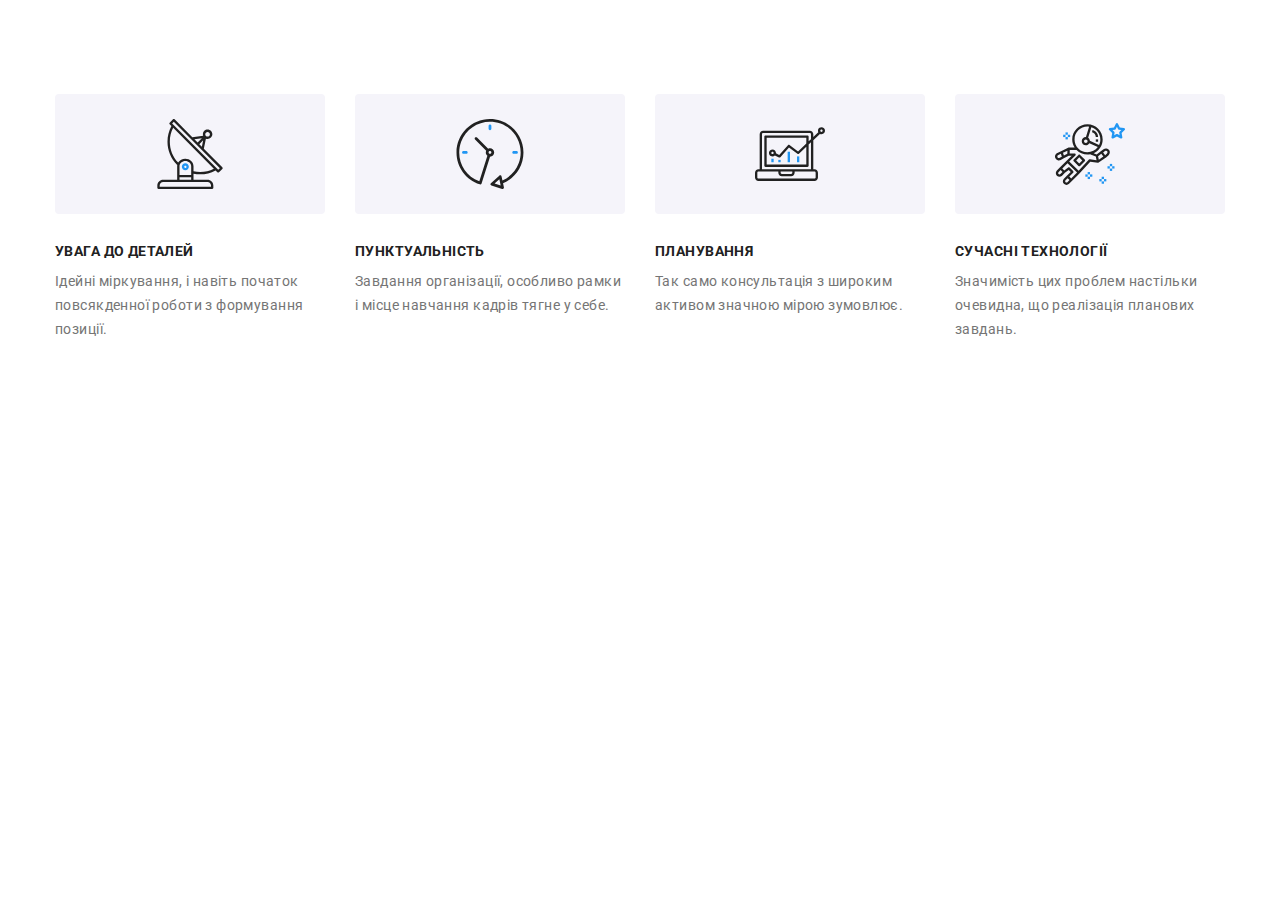
==== commit 3222813a: "add mixin" ====
--- a/index.html
+++ b/index.html
@@ -20,7 +20,7 @@
   </head>
   <body>
     <!--Header section-->
-    <header class="header">
+    <!-- <header class="header">
       <div class="container header__container">
         <nav class="nav">
           <a class="logo header__logo link" href="./index.html"
@@ -62,11 +62,11 @@
           </li>
         </ul>
       </div>
-    </header>
+    </header> -->
 
     <main>
       <!--Него section-->
-      <section class="hero">
+      <!-- <section class="hero">
         <div class="hero__container container">
           <h1 class="hero__title">
             Ефективні рішення для<br />
@@ -75,7 +75,7 @@
 
           <button class="hero__btn" data-modal-open type="button">Замовити послугу</button>
         </div>
-      </section>
+      </section> -->
 
       <!--About section-->
       <section class="about section">
@@ -133,7 +133,7 @@
       </section>
 
       <!--Occupation section-->
-      <section class="occupation section">
+      <!-- <section class="occupation section">
         <div class="occupation__container container">
           <h2 class="occupation__title section-title">Чим ми займаємося</h2>
           <ul class="occupation__list list">
@@ -177,10 +177,10 @@
             </li>
           </ul>
         </div>
-      </section>
+      </section> -->
 
       <!--Teem section-->
-      <section class="team section">
+      <!-- <section class="team section">
         <div class="team__container container">
           <h2 class="team__title section-title">Наша команда</h2>
           <ul class="team__list list">
@@ -441,10 +441,10 @@
             </li>
           </ul>
         </div>
-      </section>
+      </section> -->
 
       <!--Clients-section-->
-      <section class="clients section">
+      <!-- <section class="clients section">
         <div class="clients__container container">
           <h2 class="clients__title section-title">Постійні клієнти</h2>
           <ul class="clients__list list">
@@ -492,11 +492,11 @@
             </li>
           </ul>
         </div>
-      </section>
+      </section> -->
     </main>
 
     <!--Footer section-->
-    <footer class="footer">
+    <!-- <footer class="footer">
       <div class="footer__container container">
         <div class="footer__contacts">
           <a class="logo footer__logo link" href="./index.html"
@@ -590,7 +590,7 @@
           </form>
         </div>
       </div>
-    </footer>
+    </footer> -->
 
     <!--Modal window-->
     <div class="backdrop backdrop--is-hidden" data-modal>
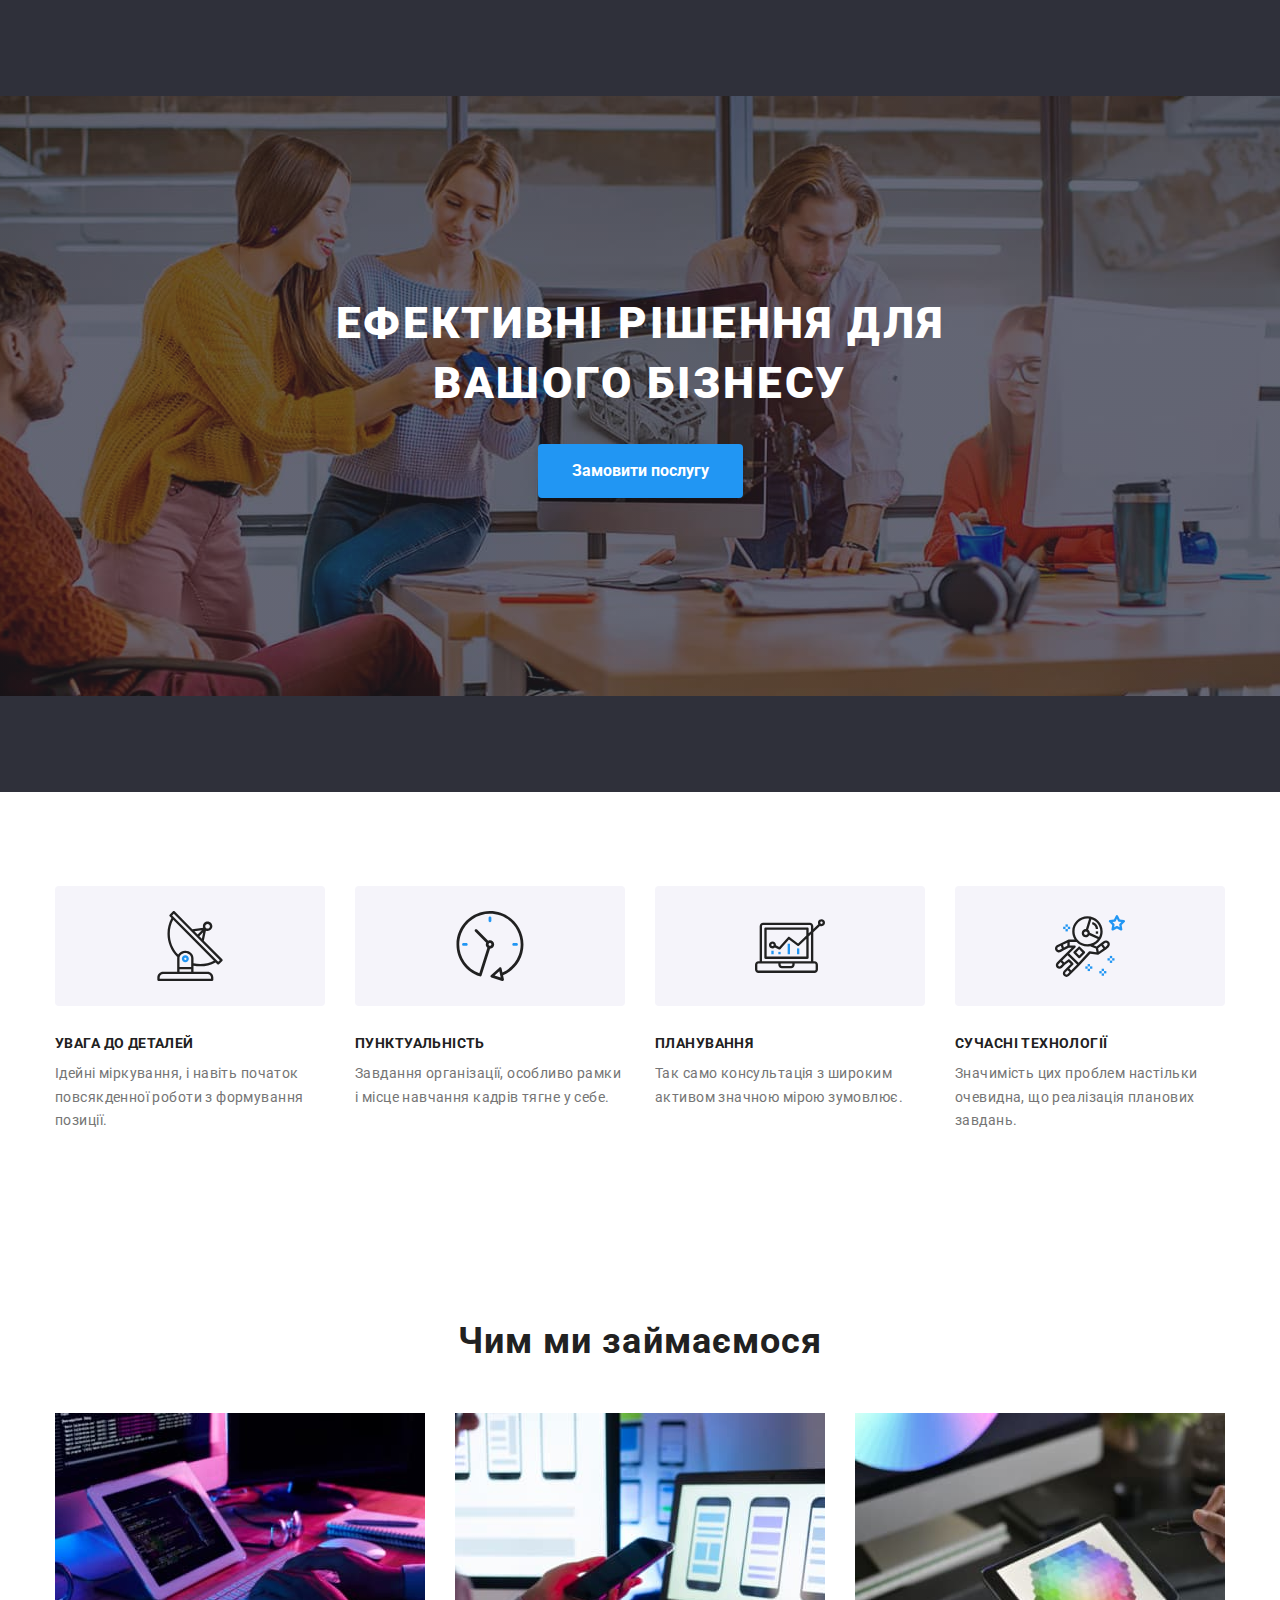
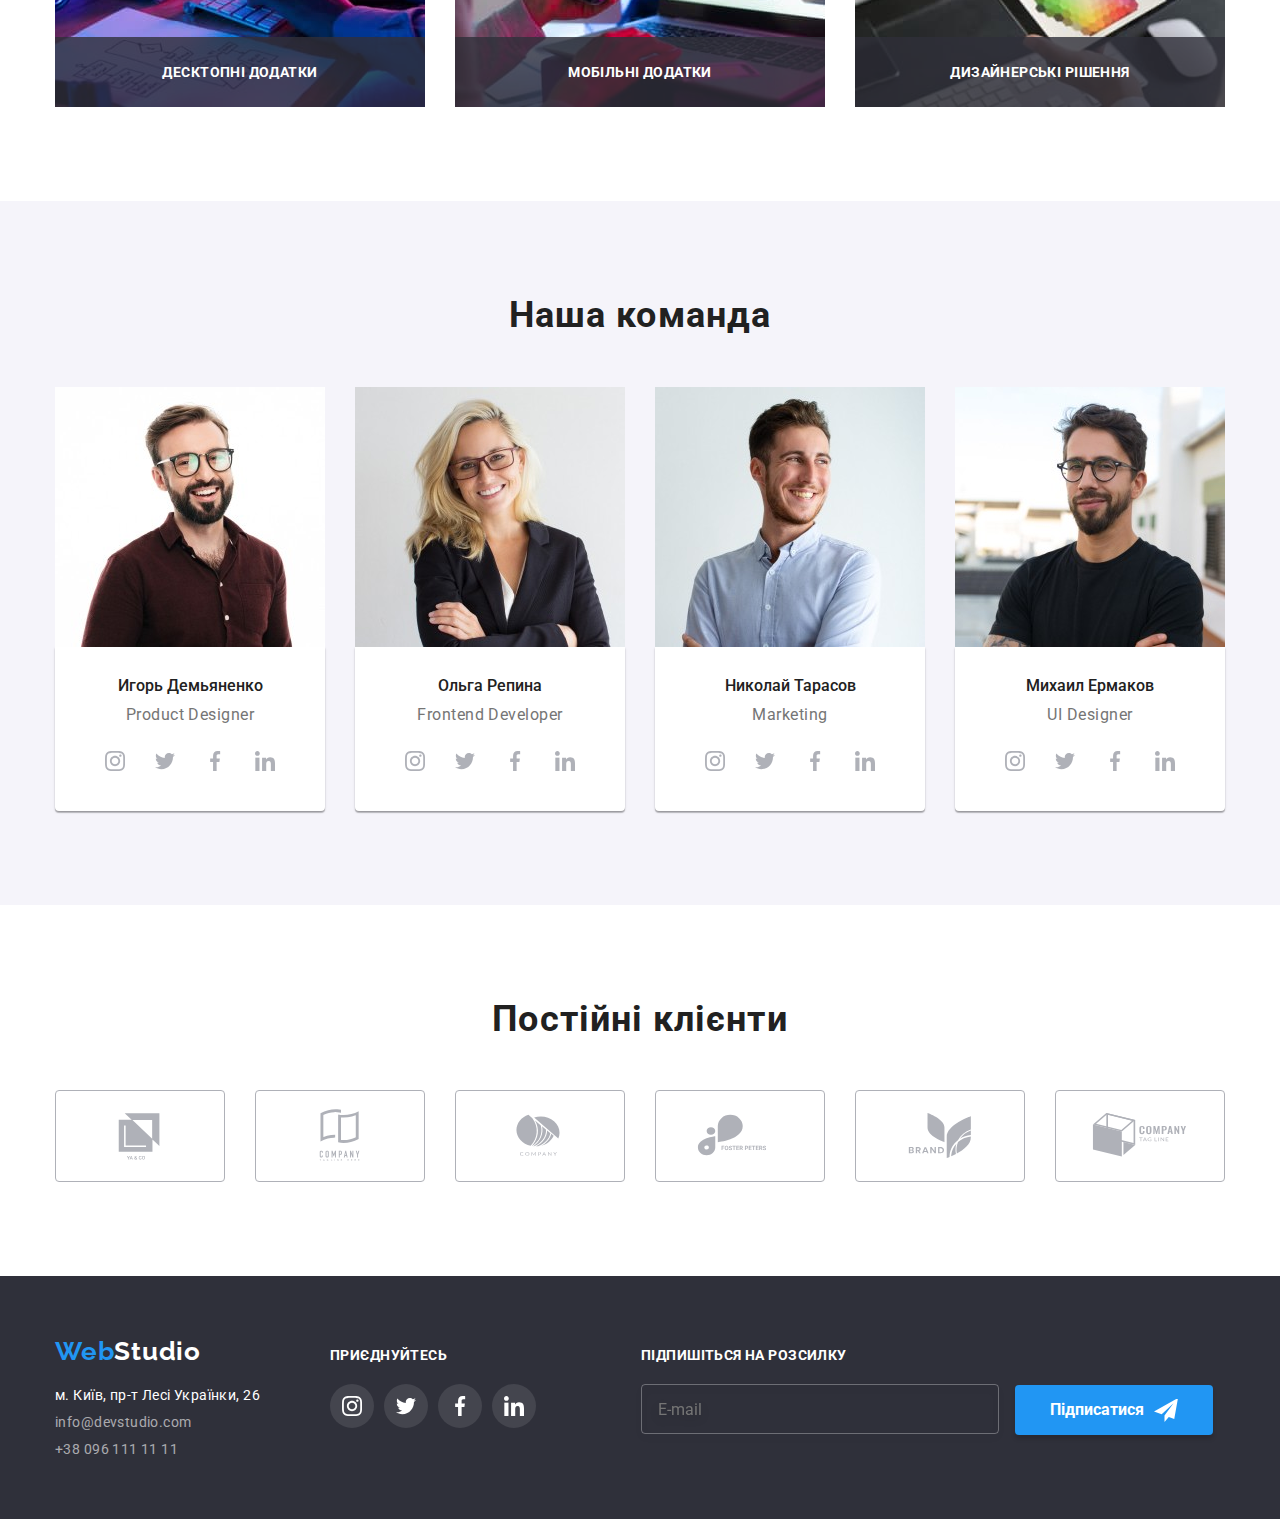
==== commit 5f034701: "add pic" ====
--- a/index.html
+++ b/index.html
@@ -66,7 +66,7 @@
 
     <main>
       <!--Него section-->
-      <!-- <section class="hero">
+      <section class="hero">
         <div class="hero__container container">
           <h1 class="hero__title">
             Ефективні рішення для<br />
@@ -75,7 +75,7 @@
 
           <button class="hero__btn" data-modal-open type="button">Замовити послугу</button>
         </div>
-      </section> -->
+      </section>
 
       <!--About section-->
       <section class="about section">
@@ -133,7 +133,7 @@
       </section>
 
       <!--Occupation section-->
-      <!-- <section class="occupation section">
+      <section class="occupation section">
         <div class="occupation__container container">
           <h2 class="occupation__title section-title">Чим ми займаємося</h2>
           <ul class="occupation__list list">
@@ -177,21 +177,35 @@
             </li>
           </ul>
         </div>
-      </section> -->
+      </section>
 
       <!--Teem section-->
-      <!-- <section class="team section">
+      <section class="team section">
         <div class="team__container container">
           <h2 class="team__title section-title">Наша команда</h2>
           <ul class="team__list list">
             <li class="team__item">
-              <img
-                class="team__img"
-                src="./images/main_page/team_1.jpg"
-                alt="фото Игоря Демьяненко"
-                width="270"
-                height="260"
-              />
+              <picture>
+                <source
+                  media="(min-width: 1200px)"
+                  srcset="./images/team/img-1@1x_lg.jpg 1x, ./images/team/img-1@2x_lg.jpg 2x"
+                />
+
+                <source
+                  media="(min-width: 768px)"
+                  srcset="./images/team/img-1@1x_md.jpg 1x, ./images/team/img-1@2x_md.jpg 2x"
+                />
+
+                <source
+                  media="(max-width: 767px)"
+                  srcset="./images/team/img-1@1x_sm.jpg 1x, ./images/team/img-1@2x_sm.jpg 2x"
+                />
+                <img
+                  class="team__img"
+                  src="./images/team/img-1@1x_sm.jpg"
+                  alt="фото Игоря Демьяненко"
+                />
+              </picture>
               <div class="team__wrapper">
                 <h3 class="team__employee">Игорь Демьяненко</h3>
                 <p class="team__profession">Product Designer</p>
@@ -249,13 +263,27 @@
             </li>
 
             <li class="team__item">
-              <img
-                class="team__img"
-                src="./images/main_page/team_2.jpg"
-                alt="фото Ольги Репиной"
-                width="270"
-                height="260"
-              />
+              <picture>
+                <source
+                  media="(min-width: 1200px)"
+                  srcset="./images/team/img-2@1x_lg.jpg 1x, ./images/team/img-2@2x_lg.jpg 2x"
+                />
+
+                <source
+                  media="(min-width: 768px)"
+                  srcset="./images/team/img-2@1x_md.jpg 1x, ./images/team/img-2@2x_md.jpg 2x"
+                />
+
+                <source
+                  media="(max-width: 767px)"
+                  srcset="./images/team/img-2@1x_sm.jpg 1x, ./images/team/img-2@2x_sm.jpg 2x"
+                />
+                <img
+                  class="team__img"
+                  src="./images/team/img-2@1x_sm.jpg"
+                  alt="фото Ольги Репиной"
+                />
+              </picture>
               <div class="team__wrapper">
                 <h3 class="team__employee">Ольга Репина</h3>
                 <p class="team__profession">Frontend Developer</p>
@@ -313,13 +341,27 @@
             </li>
 
             <li class="team__item">
-              <img
-                class="team__img"
-                src="./images/main_page/team_3.jpg"
-                alt="фото Николая Тарасова"
-                width="270"
-                height="260"
-              />
+              <picture>
+                <source
+                  media="(min-width: 1200px)"
+                  srcset="./images/team/img-3@1x_lg.jpg 1x, ./images/team/img-3@2x_lg.jpg 2x"
+                />
+
+                <source
+                  media="(min-width: 768px)"
+                  srcset="./images/team/img-3@1x_md.jpg 1x, ./images/team/img-3@2x_md.jpg 2x"
+                />
+
+                <source
+                  media="(max-width: 767px)"
+                  srcset="./images/team/img-3@1x_sm.jpg 1x, ./images/team/img-3@2x_sm.jpg 2x"
+                />
+                <img
+                  class="team__img"
+                  src="./images/team/img-3@1x_sm.jpg"
+                  alt="фото Николая Тарасова"
+                />
+              </picture>
               <div class="team__wrapper">
                 <h3 class="team__employee">Николай Тарасов</h3>
                 <p class="team__profession">Marketing</p>
@@ -377,13 +419,27 @@
             </li>
 
             <li class="team__item">
-              <img
-                class="team__img"
-                src="./images/main_page/team_4.jpg"
-                alt="фото Михаила Ермакова"
-                width="270"
-                height="260"
-              />
+              <picture>
+                <source
+                  media="(min-width: 1200px)"
+                  srcset="./images/team/img-4@1x_lg.jpg 1x, ./images/team/img-4@2x_lg.jpg 2x"
+                />
+
+                <source
+                  media="(min-width: 768px)"
+                  srcset="./images/team/img-4@1x_md.jpg 1x, ./images/team/img-4@2x_md.jpg 2x"
+                />
+
+                <source
+                  media="(max-width: 767px)"
+                  srcset="./images/team/img-4@1x_sm.jpg 1x, ./images/team/img-4@2x_sm.jpg 2x"
+                />
+                <img
+                  class="team__img"
+                  src="./images/team/img-4@1x_sm.jpg"
+                  alt="фото Михаила Ермакова"
+                />
+              </picture>
               <div class="team__wrapper">
                 <h3 class="team__employee">Михаил Ермаков</h3>
                 <p class="team__profession">UI Designer</p>
@@ -441,10 +497,10 @@
             </li>
           </ul>
         </div>
-      </section> -->
+      </section>
 
       <!--Clients-section-->
-      <!-- <section class="clients section">
+      <section class="clients section">
         <div class="clients__container container">
           <h2 class="clients__title section-title">Постійні клієнти</h2>
           <ul class="clients__list list">
@@ -492,11 +548,11 @@
             </li>
           </ul>
         </div>
-      </section> -->
+      </section>
     </main>
 
     <!--Footer section-->
-    <!-- <footer class="footer">
+    <footer class="footer">
       <div class="footer__container container">
         <div class="footer__contacts">
           <a class="logo footer__logo link" href="./index.html"
@@ -590,7 +646,7 @@
           </form>
         </div>
       </div>
-    </footer> -->
+    </footer>
 
     <!--Modal window-->
     <div class="backdrop backdrop--is-hidden" data-modal>
@@ -665,5 +721,6 @@
       </div>
     </div>
     <script src="./js/modal.js"></script>
+    <script src="./js/menu-modal.js"></script>
   </body>
 </html>
--- a/css/main.min.css
+++ b/css/main.min.css
@@ -1 +1 @@
-:root{--primery-text-color: #212121;--secondary-text-color: #757575;--accent-text-color: #2196f3;--white-text-color: #ffffff;--accent-color: #2196f3;--primery-bgc-color: #ffffff;--secondary-bgc-color: #2f303a;--anim-hover: 250ms cubic-bezier(0.4, 0, 0.2, 1)}.visually-hidden{position:absolute;white-space:nowrap;width:1px;height:1px;overflow:hidden;border:0;padding:0;clip:rect(0 0 0 0);-webkit-clip-path:inset(50%);clip-path:inset(50%);margin:-1px}body{font-family:Roboto,sans-serif}.no-scroll{overflow:hidden}h1,h2,h3,h4,h5,p{margin:0}img{display:block}.link{text-decoration:none}.list{list-style:none;padding:0;margin:0}.section{padding-top:94px;padding-bottom:94px}.container{width:1200px;margin-left:auto;margin-right:auto;padding-left:15px;padding-right:15px}.section-title{font-weight:700;font-size:36px;line-height:1.16;text-align:center;letter-spacing:.03em;color:var(--primery-text-color);margin-bottom:50px}.hero__btn{display:block;font-weight:700;font-size:16px;line-height:1.875;font-family:inherit;color:var(--white-text-color);background-color:var(--accent-color);cursor:pointer;margin-left:auto;margin-right:auto;padding:10px 32px;-webkit-box-shadow:0px 4px 4px rgba(0,0,0,.15);box-shadow:0px 4px 4px rgba(0,0,0,.15);border-radius:4px;border-color:rgba(0,0,0,0);-webkit-transition:background-color var(--anim-hover);transition:background-color var(--anim-hover)}.hero__btn:hover,.hero__btn:focus{background-color:#188ce8}.logo{color:#000;font-family:"Raleway";font-weight:700;font-size:26px;line-height:1.19;letter-spacing:.03em}.logo__accent{color:var(--accent-text-color)}.header__logo{margin-right:93px}.footer__logo{display:block;color:var(--white-text-color);margin-right:0;margin-bottom:20px}.nav{display:-webkit-box;display:-ms-flexbox;display:flex;-webkit-box-align:center;-ms-flex-align:center;align-items:center}.nav__list{display:-webkit-box;display:-ms-flexbox;display:flex}.nav__item{font-weight:500;font-size:14px;line-height:1.14;letter-spacing:.02em;margin-right:50px}.nav__item__item:last-child{margin-right:0}.nav__link{display:block;padding-top:32px;padding-bottom:32px;color:var(--primery-text-color);-webkit-transition:color var(--anim-hover);transition:color var(--anim-hover)}.nav__link--current{color:var(--accent-text-color);position:relative}.nav__link--current::after{content:"";display:block;width:100%;height:4px;background-color:#2196f3;border-radius:2px;position:absolute;bottom:0}.nav__link:hover,.nav__link:focus{color:var(--accent-text-color)}.socials__link{display:-webkit-box;display:-ms-flexbox;display:flex;-webkit-box-align:center;-ms-flex-align:center;align-items:center;-webkit-box-pack:center;-ms-flex-pack:center;justify-content:center;width:40px;height:40px;border-radius:50%;color:#afb1b8;-webkit-transition:background-color var(--anim-hover),color var(--anim-hover);transition:background-color var(--anim-hover),color var(--anim-hover)}.socials__link:hover,.socials__link:focus{background-color:var(--accent-color);color:#fff}.socials__icon{fill:currentColor}.address__location,.address__mail,.address__phone{font-family:"Roboto";font-style:normal;font-weight:400;font-size:14px;line-height:1.2727272727;letter-spacing:.03em;color:#fff;-webkit-transition:color var(--anim-hover);transition:color var(--anim-hover)}.address a{display:block;margin-bottom:9px}.address a:last-child{margin-bottom:0px}.address__location{color:var(--white-text-color)}.address__mail,.address__phone{color:rgba(255,255,255,.6)}.address__location:focus,.address__mail:focus,.address__phone:focus,.address__location:hover,.address__mail:hover,.address__phone:hover{color:var(--accent-text-color)}.header{background-color:var(rimery-bgc-color);border-bottom:1px solid #ececec}.header__container{display:-webkit-box;display:-ms-flexbox;display:flex;-webkit-box-align:center;-ms-flex-align:center;align-items:center}.header-contacts{display:-webkit-box;display:-ms-flexbox;display:flex;margin-left:auto}.header-contacts__item{margin-right:50px;display:-webkit-box;display:-ms-flexbox;display:flex;-webkit-box-align:center;-ms-flex-align:center;align-items:center;gap:10px}.header-contacts__mail,.header-contacts__phone{font-weight:500;font-size:14px;line-height:1.14;letter-spacing:.02em;padding-top:32px;padding-bottom:32px;color:var(--secondary-text-color);display:-webkit-box;display:-ms-flexbox;display:flex;-webkit-box-align:center;-ms-flex-align:center;align-items:center;-webkit-transition:color var(--anim-hover);transition:color var(--anim-hover)}.header-contacts__item{display:-webkit-box;display:-ms-flexbox;display:flex;-ms-flex-wrap:nowrap;flex-wrap:nowrap}.header-contacts__mail:hover,.header-contacts__phone:hover,.header-contacts__mail:focus,.header-contacts__phone:focus{color:var(--accent-text-color)}.header-contacts__icon{margin-right:10px;fill:currentColor}.hero{background-color:var(--secondary-bgc-color);max-width:1600px;margin-left:auto;margin-right:auto;background-image:-webkit-gradient(linear, left top, left bottom, from(rgba(47, 48, 58, 0.4)), to(rgba(47, 48, 58, 0.4))),url("../images/hero/hero-bg.jpg");background-image:linear-gradient(to bottom, rgba(47, 48, 58, 0.4), rgba(47, 48, 58, 0.4)),url("../images/hero/hero-bg.jpg");background-repeat:no-repeat;background-position:center,center}.hero__container{padding-top:200px;padding-bottom:200px}.hero__title{font-weight:900;font-size:44px;line-height:1.36;text-align:center;letter-spacing:.06em;text-transform:uppercase;color:var(--white-text-color);margin-top:0;margin-bottom:30px}.about__list{display:-webkit-box;display:-ms-flexbox;display:flex;gap:30px}.about__thumb{width:270px;min-height:120px;background-color:#f5f4fa;border-radius:4px;display:-webkit-box;display:-ms-flexbox;display:flex;-webkit-box-align:center;-ms-flex-align:center;align-items:center;-webkit-box-pack:center;-ms-flex-pack:center;justify-content:center;gap:30px;margin-bottom:30px}.about__title{font-weight:700;font-size:14px;line-height:1.14;letter-spacing:.03em;text-transform:uppercase;color:var(--primery-text-color);margin-bottom:10px}.about__desc{font-size:14px;line-height:1.71;letter-spacing:.03em;color:var(--secondary-text-color);width:270px}.occupation{padding-top:0}.occupation__list{display:-webkit-box;display:-ms-flexbox;display:flex;gap:30px}.occupation__img{display:block}.occupation__thumb{position:relative}.occupation__label{position:absolute;bottom:0;width:100%;text-align:center;padding-top:27px;padding-bottom:27px;font-weight:700;font-size:14px;line-height:1.1428571429;letter-spacing:.03em;text-transform:uppercase;color:#fff;background:rgba(47,48,58,.8)}.team{background-color:#f5f4fa}.team__list{display:-webkit-box;display:-ms-flexbox;display:flex;gap:30px}.team__wrapper{padding-top:30px;padding-bottom:30px;background-color:#fff;-webkit-box-shadow:0px 1px 3px rgba(0,0,0,.12),0px 1px 1px rgba(0,0,0,.14),0px 2px 1px rgba(0,0,0,.2);box-shadow:0px 1px 3px rgba(0,0,0,.12),0px 1px 1px rgba(0,0,0,.14),0px 2px 1px rgba(0,0,0,.2);border-radius:0px 0px 4px 4px}.team__employee{font-weight:500;font-size:16px;line-height:1.18;color:var(--primery-text-color);text-align:center;margin-bottom:10px}.team__profession{display:block;font-weight:400;font-size:16px;line-height:1.18;text-align:center;letter-spacing:.03em;color:var(--secondary-text-color);margin-bottom:16px}.team__socials{display:-webkit-box;display:-ms-flexbox;display:flex;-webkit-box-align:center;-ms-flex-align:center;align-items:center;-webkit-box-pack:center;-ms-flex-pack:center;justify-content:center;gap:10px}.clients__list{display:-webkit-box;display:-ms-flexbox;display:flex;-ms-flex-wrap:nowrap;flex-wrap:nowrap;-webkit-box-pack:center;-ms-flex-pack:center;justify-content:center;gap:30px}.clients__item{display:-webkit-box;display:-ms-flexbox;display:flex}.clients__link{display:-webkit-box;display:-ms-flexbox;display:flex;width:170px;height:92px;border:1px solid #afb1b8;border-radius:4px;-webkit-box-align:center;-ms-flex-align:center;align-items:center;-webkit-box-pack:center;-ms-flex-pack:center;justify-content:center;color:#afb1b8;-webkit-transition:color var(--anim-hover),border var(--anim-hover);transition:color var(--anim-hover),border var(--anim-hover)}.clients__link:hover,.clients__link:focus{color:var(--accent-text-color);border:1px solid var(--accent-text-color)}.clients__icon{fill:currentColor}.footer{background-color:var(--secondary-bgc-color);padding-top:60px;padding-bottom:60px}.footer__container{display:-webkit-box;display:-ms-flexbox;display:flex;-webkit-box-align:baseline;-ms-flex-align:baseline;align-items:baseline;-webkit-box-pack:start;-ms-flex-pack:start;justify-content:flex-start}.footer__contacts{margin-right:70px}.footer__title,.subcription__title{font-family:"Roboto";font-weight:700;font-size:14px;line-height:1.2142857143;letter-spacing:.03em;text-transform:uppercase;color:var(--white-text-color);margin-bottom:20px}.footer__wrapper{margin-right:93px}.footer__list{display:-webkit-box;display:-ms-flexbox;display:flex;-ms-flex-line-pack:center;align-content:center;gap:10px}.footer__socials-link{width:44px;height:44px;border-radius:50%;background-color:rgba(255,255,255,.1);color:var(--white-text-color);display:-webkit-box;display:-ms-flexbox;display:flex;-webkit-box-align:center;-ms-flex-align:center;align-items:center;-webkit-box-pack:center;-ms-flex-pack:center;justify-content:center;-webkit-transition:background-color var(--anim-hover);transition:background-color var(--anim-hover)}.footer__socials-link:focus,.footer__socials-link:hover{background-color:#2196f3}.footer__icon{fill:currentColor}.subcription{margin-left:auto}.subcription__input{width:358px;height:50px;border:1px solid rgba(255,255,255,.3);-webkit-filter:drop-shadow(0px 4px 4px rgba(0, 0, 0, 0.15));filter:drop-shadow(0px 4px 4px rgba(0, 0, 0, 0.15));border-radius:4px;background-color:rgba(0,0,0,0);padding:15px 16px;margin-right:12px;outline:none;color:var(--white-text-color);-webkit-transition:border-color var(--anim-hover);transition:border-color var(--anim-hover)}.subcription__input:focus{border-color:#eee}.subcription__btn{display:-webkit-inline-box;display:-ms-inline-flexbox;display:inline-flex;width:198px;height:50px;padding:10px 28px;font-weight:700;font-size:16px;line-height:1.875;font-family:inherit;color:var(--white-text-color);cursor:pointer;background:#2196f3;-webkit-box-shadow:0px 4px 4px rgba(0,0,0,.15);box-shadow:0px 4px 4px rgba(0,0,0,.15);border-radius:4px;border-color:rgba(0,0,0,0);-webkit-box-align:center;-ms-flex-align:center;align-items:center;-webkit-box-pack:center;-ms-flex-pack:center;justify-content:center}.subcription__btn>span{margin-right:10px}.backdrop{position:fixed;top:0;left:0;width:100%;height:100%;background-color:rgba(0,0,0,.2);z-index:1000;-webkit-transition:opacity 500ms ease-in-out,visibility 500ms ease-in-out;transition:opacity 500ms ease-in-out,visibility 500ms ease-in-out}.backdrop--is-hidden{opacity:0;visibility:hidden;pointer-events:none}.modal{position:absolute;top:50%;left:50%;-webkit-transform:translate(-50%, -50%) scale(1);transform:translate(-50%, -50%) scale(1);width:528px;background-color:#fff;-webkit-box-shadow:0px 1px 3px rgba(0,0,0,.12),0px 1px 1px rgba(0,0,0,.14),0px 2px 1px rgba(0,0,0,.2);box-shadow:0px 1px 3px rgba(0,0,0,.12),0px 1px 1px rgba(0,0,0,.14),0px 2px 1px rgba(0,0,0,.2);border-radius:4px;padding:40px;-webkit-transition:opacity 500ms ease-in-out 200ms,-webkit-transform 500ms ease-in-out 200ms;transition:opacity 500ms ease-in-out 200ms,-webkit-transform 500ms ease-in-out 200ms;transition:transform 500ms ease-in-out 200ms,opacity 500ms ease-in-out 200ms;transition:transform 500ms ease-in-out 200ms,opacity 500ms ease-in-out 200ms,-webkit-transform 500ms ease-in-out 200ms}.backdrop--is-hidden .modal{-webkit-transform:translate(-30%, -30%) scale(0.3) rotate(1turn);transform:translate(-30%, -30%) scale(0.3) rotate(1turn)}.modal__btn--close{position:absolute;top:8px;right:8px;display:-webkit-box;display:-ms-flexbox;display:flex;-webkit-box-align:center;-ms-flex-align:center;align-items:center;-webkit-box-pack:center;-ms-flex-pack:center;justify-content:center;width:30px;height:30px;padding:0;border:1px solid rgba(0,0,0,.1);border-radius:50%;background-color:rgba(0,0,0,0);cursor:pointer}.modal__btn--close>.modal__icon--close{fill:#000;-webkit-transition:fill var(--anim-hover);transition:fill var(--anim-hover)}.modal__btn--close:focus>.modal__icon--close,.modal__btn--close:hover>.modal__icon--close{fill:var(--accent-color)}.modal__form{display:-webkit-box;display:-ms-flexbox;display:flex;-webkit-box-orient:vertical;-webkit-box-direction:normal;-ms-flex-direction:column;flex-direction:column;-webkit-box-align:center;-ms-flex-align:center;align-items:center}.modal__title{font-weight:700;font-size:20px;line-height:1.15;text-align:center;letter-spacing:.03em;color:#212121;margin-bottom:12px}.modal__field{display:block;position:relative;margin-bottom:10px}.modal__field--last{margin-bottom:20px}.modal__desc{display:block;font-weight:400;font-size:12px;line-height:1.1666666667;letter-spacing:.01em;color:#757575;margin-bottom:4px}.modal__input{height:40px;width:448px;border:1px solid rgba(33,33,33,.2);border-radius:4px;padding:12px 42px;cursor:pointer;outline:none;-webkit-transition:border-color var(--anim-hover),fill var(--anim-hover);transition:border-color var(--anim-hover),fill var(--anim-hover)}.modal__input:focus{border-color:#188ce8}.modal__textarea{resize:none;width:448px;height:120px;border:1px solid rgba(33,33,33,.2);border-radius:4px;font-weight:400;font-size:12px;line-height:14px;letter-spacing:.01em;color:#000;padding:12px 16px;outline:none;-webkit-transition:border-color var(--anim-hover);transition:border-color var(--anim-hover)}.modal__textarea:focus{border-color:#188ce8}.modal__input-icon{position:absolute;top:28px;left:12px;fill:#000}.modal__input:focus+.modal__input-icon{fill:#188ce8}.modal__agreement{display:-webkit-box;display:-ms-flexbox;display:flex;-webkit-box-align:baseline;-ms-flex-align:baseline;align-items:baseline;gap:9px;font-weight:400;font-size:14px;line-height:1.7142857143;letter-spacing:.03em;color:#757575;margin-bottom:30px;padding-left:9px;position:relative}.modal__text{-webkit-user-select:none;-moz-user-select:none;-ms-user-select:none;user-select:none}.modal__link{color:var(--accent-text-color);text-decoration:underline}.modal__btn--submit{display:block;font-weight:700;font-size:16px;line-height:1.875;font-family:inherit;color:var(--white-text-color);background-color:var(--accent-color);cursor:pointer;margin-left:0 auto;padding:10px 52px;-webkit-box-shadow:0px 4px 4px rgba(0,0,0,.15);box-shadow:0px 4px 4px rgba(0,0,0,.15);border-radius:4px;border-color:rgba(0,0,0,0)}.modal__agreement-icon{-ms-flex-item-align:center;align-self:center}.modal__agreement-icon--check{opacity:0}.modal__agreement-input:checked+.modal__agreement-icon .modal__agreement-icon--check{opacity:1}.modal__agreement-input--visuaaly-hidden{position:absolute;white-space:nowrap;width:1px;height:1px;overflow:hidden;border:0;padding:0;clip:rect(0 0 0 0);-webkit-clip-path:inset(50%);clip-path:inset(50%);margin:-1px}.filter-btn{display:block;max-width:150px;min-width:25px;min-height:26px;padding:6px 22px;font-weight:500;font-size:16px;line-height:1.62;text-align:center;letter-spacing:.03em;font-family:inherit;color:var(--primery-text-color);background-color:#f5f4fa;cursor:pointer;border:none;border-radius:4px;-webkit-transition:color var(--anim-hover),background-color var(--anim-hover);transition:color var(--anim-hover),background-color var(--anim-hover)}.filter-btn:hover,.filter-btn:focus{color:var(--white-text-color);background-color:var(--accent-color);-webkit-box-shadow:0px 3px 1px rgba(0,0,0,.1),0px 1px 2px rgba(0,0,0,.08),0px 2px 2px rgba(0,0,0,.12);box-shadow:0px 3px 1px rgba(0,0,0,.1),0px 1px 2px rgba(0,0,0,.08),0px 2px 2px rgba(0,0,0,.12)}.filter-active-btn{background-color:var(--accent-color);color:var(--white-text-color)}.filter-list{display:-webkit-box;display:-ms-flexbox;display:flex;margin-bottom:50px;-webkit-box-pack:center;-ms-flex-pack:center;justify-content:center;gap:8px}.portfolio-title{font-weight:700;font-size:18px;line-height:2;letter-spacing:.06em;color:var(--primery-text-color);margin-bottom:4px}.portfolio-subtitle{font-weight:400;font-size:16px;line-height:1.88;letter-spacing:.03em;color:var(--secondary-text-color)}.portfolio-list{display:-webkit-box;display:-ms-flexbox;display:flex;-ms-flex-wrap:wrap;flex-wrap:wrap;gap:30px}.portfolio-item{-ms-flex-preferred-size:calc((100% - 30 * (3 - 1)) / 3);flex-basis:calc((100% - 30 * (3 - 1)) / 3);-webkit-transition:-webkit-box-shadow var(--anim-hover);transition:-webkit-box-shadow var(--anim-hover);transition:box-shadow var(--anim-hover);transition:box-shadow var(--anim-hover), -webkit-box-shadow var(--anim-hover)}.portfolio-item:hover,.portfolio-item:focus{-webkit-box-shadow:0px 1px 1px rgba(0,0,0,.12),0px 4px 4px rgba(0,0,0,.06),1px 4px 6px rgba(0,0,0,.16);box-shadow:0px 1px 1px rgba(0,0,0,.12),0px 4px 4px rgba(0,0,0,.06),1px 4px 6px rgba(0,0,0,.16)}.portfolio-img{display:block;margin-bottom:-2px}.portfolio-overlay{position:relative;overflow:hidden}.overlay{position:absolute;top:0;left:0;width:100%;background-color:rgba(33,150,243,.9);-webkit-transform:translateY(100%);transform:translateY(100%);-webkit-transition:-webkit-transform 500ms ease-in;transition:-webkit-transform 500ms ease-in;transition:transform 500ms ease-in;transition:transform 500ms ease-in, -webkit-transform 500ms ease-in}.portfolio-link:hover .overlay{-webkit-transform:translateY(0);transform:translateY(0)}.overlay-text{font-weight:400;font-size:18px;line-height:1.5555555556;letter-spacing:.03em;padding:63px 24px;color:#fff;-webkit-user-select:none;-moz-user-select:none;-ms-user-select:none;user-select:none}.portfolio-wrapper{padding:20px 24px;border:1px solid #eee;border-top:none}/*# sourceMappingURL=main.min.css.map */+:root{--primery-text-color: #212121;--secondary-text-color: #757575;--accent-text-color: #2196f3;--white-text-color: #ffffff;--accent-color: #2196f3;--primery-bgc-color: #ffffff;--secondary-bgc-color: #2f303a;--anim-hover: 250ms cubic-bezier(0.4, 0, 0.2, 1)}.visually-hidden{position:absolute;white-space:nowrap;width:1px;height:1px;overflow:hidden;border:0;padding:0;clip:rect(0 0 0 0);-webkit-clip-path:inset(50%);clip-path:inset(50%);margin:-1px}body{font-family:Roboto,sans-serif}.no-scroll{overflow:hidden}h1,h2,h3,h4,h5,p{margin:0}img{display:block}.link{text-decoration:none}.list{list-style:none;padding:0;margin:0}.section{padding-top:94px;padding-bottom:94px}.container{margin-left:auto;margin-right:auto;padding-left:15px;padding-right:15px}@media screen and (min-width: 480px){.container{width:480px}}@media screen and (min-width: 768px){.container{width:768px}}@media screen and (min-width: 1200px){.container{width:1200px}}.section-title{font-weight:700;font-size:28px;line-height:1.16;text-align:center;letter-spacing:.03em;color:var(--primery-text-color);margin-bottom:30px}@media screen and (min-width: 768px){.section-title{font-size:36px;margin-bottom:50px}}.hero__btn{display:block;font-weight:700;font-size:16px;line-height:1.875;font-family:inherit;color:var(--white-text-color);background-color:var(--accent-color);cursor:pointer;margin-left:auto;margin-right:auto;padding:10px 32px;-webkit-box-shadow:0px 4px 4px rgba(0,0,0,.15);box-shadow:0px 4px 4px rgba(0,0,0,.15);border-radius:4px;border-color:rgba(0,0,0,0);-webkit-transition:background-color var(--anim-hover);transition:background-color var(--anim-hover)}.hero__btn:hover,.hero__btn:focus{background-color:#188ce8}.logo{color:#000;font-family:"Raleway";font-weight:700;font-size:24px;line-height:1.19;letter-spacing:.03em;text-align:center}@media screen and (min-width: 1200px){.logo{font-size:26px;text-align:left}}.logo__accent{color:var(--accent-text-color)}@media screen and (min-width: 768px){.header__logo{margin-right:87px}}@media screen and (min-width: 1200px){.header__logo{margin-right:92px}}.footer__logo{display:block;color:var(--white-text-color);margin-right:0;margin-bottom:20px}.nav{display:-webkit-box;display:-ms-flexbox;display:flex;-webkit-box-align:center;-ms-flex-align:center;align-items:center}.nav__list{display:-webkit-box;display:-ms-flexbox;display:flex}.nav__item{font-weight:500;font-size:14px;line-height:1.14;letter-spacing:.02em;margin-right:50px}.nav__item__item:last-child{margin-right:0}.nav__link{display:block;padding-top:32px;padding-bottom:32px;color:var(--primery-text-color);-webkit-transition:color var(--anim-hover);transition:color var(--anim-hover)}.nav__link--current{color:var(--accent-text-color);position:relative}.nav__link--current::after{content:"";display:block;width:100%;height:4px;background-color:#2196f3;border-radius:2px;position:absolute;bottom:0}.nav__link:hover,.nav__link:focus{color:var(--accent-text-color)}.socials__link{display:-webkit-box;display:-ms-flexbox;display:flex;-webkit-box-align:center;-ms-flex-align:center;align-items:center;-webkit-box-pack:center;-ms-flex-pack:center;justify-content:center;width:40px;height:40px;border-radius:50%;color:#afb1b8;-webkit-transition:background-color var(--anim-hover),color var(--anim-hover);transition:background-color var(--anim-hover),color var(--anim-hover)}.socials__link:hover,.socials__link:focus{background-color:var(--accent-color);color:#fff}.socials__icon{fill:currentColor}.address{margin-bottom:60px;text-align:center}@media screen and (min-width: 768px){.address{margin-bottom:0;text-align:left}}.address__location,.address__mail,.address__phone{font-family:"Roboto";font-style:normal;font-weight:400;font-size:14px;line-height:1.2727272727;letter-spacing:.03em;color:#fff;-webkit-transition:color var(--anim-hover);transition:color var(--anim-hover)}.address a{display:block;margin-bottom:9px}.address a:last-child{margin-bottom:0px}.address__location{color:var(--white-text-color)}.address__mail,.address__phone{color:rgba(255,255,255,.6)}.address__location:focus,.address__mail:focus,.address__phone:focus,.address__location:hover,.address__mail:hover,.address__phone:hover{color:var(--accent-text-color)}.header{background-color:var(rimery-bgc-color);border-bottom:1px solid #ececec}.header__container{display:-webkit-box;display:-ms-flexbox;display:flex;-webkit-box-align:center;-ms-flex-align:center;align-items:center}.header-contacts{display:-webkit-box;display:-ms-flexbox;display:flex;margin-left:auto}.header-contacts__item{margin-right:50px;display:-webkit-box;display:-ms-flexbox;display:flex;-webkit-box-align:center;-ms-flex-align:center;align-items:center;gap:10px}.header-contacts__mail,.header-contacts__phone{font-weight:500;font-size:14px;line-height:1.14;letter-spacing:.02em;padding-top:32px;padding-bottom:32px;color:var(--secondary-text-color);display:-webkit-box;display:-ms-flexbox;display:flex;-webkit-box-align:center;-ms-flex-align:center;align-items:center;-webkit-transition:color var(--anim-hover);transition:color var(--anim-hover)}.header-contacts__item{display:-webkit-box;display:-ms-flexbox;display:flex;-ms-flex-wrap:nowrap;flex-wrap:nowrap}.header-contacts__mail:hover,.header-contacts__phone:hover,.header-contacts__mail:focus,.header-contacts__phone:focus{color:var(--accent-text-color)}.header-contacts__icon{margin-right:10px;fill:currentColor}.hero{padding-top:60px;padding-bottom:60px;background-color:var(--secondary-bgc-color);background-image:-webkit-gradient(linear, left top, left bottom, from(rgba(47, 48, 58, 0.4)), to(rgba(47, 48, 58, 0.4))),url("../images/hero/hero-bg.jpg");background-image:linear-gradient(to bottom, rgba(47, 48, 58, 0.4), rgba(47, 48, 58, 0.4)),url("../images/hero/hero-bg.jpg");background-repeat:no-repeat;background-position:center,center}@media screen and (min-width: 1200px){.hero{padding-top:94px;padding-bottom:94px}}.hero__container{padding-top:118px;padding-bottom:118px}@media screen and (min-width: 1200px){.hero__container{padding-top:200px;padding-bottom:200px}}.hero__title{font-weight:900;font-size:26px;line-height:1.36;text-align:center;letter-spacing:.06em;text-transform:uppercase;color:var(--white-text-color);margin-top:0;margin-bottom:30px}@media screen and (min-width: 1200px){.hero__title{font-size:44px}}.about{padding-top:60px;padding-bottom:60px}@media screen and (min-width: 1200px){.about{padding-top:94px;padding-bottom:94px}}@media screen and (min-width: 768px){.about__list{display:-webkit-box;display:-ms-flexbox;display:flex;gap:30px;-ms-flex-wrap:wrap;flex-wrap:wrap;-webkit-box-pack:center;-ms-flex-pack:center;justify-content:center}}.about__item{margin-bottom:30px}.about__item:last-child{margin-bottom:0}@media screen and (min-width: 768px){.about__item{-ms-flex-preferred-size:calc((100% - 30 * (2 - 1)) / 2);flex-basis:calc((100% - 30 * (2 - 1)) / 2);margin-bottom:0}}@media screen and (min-width: 1200px){.about__item{-ms-flex-preferred-size:calc((100% - 30 * (4 - 1)) / 4);flex-basis:calc((100% - 30 * (4 - 1)) / 4);margin-bottom:0}}.about__thumb{max-width:450px;min-height:120px;background-color:#f5f4fa;border-radius:4px;display:-webkit-box;display:-ms-flexbox;display:flex;-webkit-box-align:center;-ms-flex-align:center;align-items:center;-webkit-box-pack:center;-ms-flex-pack:center;justify-content:center;margin-bottom:30px}@media screen and (min-width: 768px){.about__thumb{max-width:345px}}@media screen and (min-width: 1200px){.about__thumb{max-width:270px}}.about__thumb:last-child{margin-bottom:0}.about__title{font-weight:700;font-size:14px;line-height:1.14;letter-spacing:.03em;text-transform:uppercase;color:var(--primery-text-color);margin-bottom:10px;text-align:center}@media screen and (min-width: 768px){.about__title{text-align:left}}.about__desc{font-size:14px;line-height:1.71;letter-spacing:.03em;color:var(--secondary-text-color);width:100%;text-align:center}@media screen and (min-width: 768px){.about__desc{text-align:left;width:354px}}@media screen and (min-width: 1200px){.about__desc{width:270px}}.occupation{display:none}@media screen and (min-width: 1200px){.occupation{padding-top:60px;padding-bottom:60px;display:block;padding-top:0}}@media screen and (min-width: 1200px)and (min-width: 1200px){.occupation{padding-top:94px;padding-bottom:94px}}.occupation__list{display:-webkit-box;display:-ms-flexbox;display:flex;gap:30px}.occupation__img{display:block}.occupation__thumb{position:relative}.occupation__label{position:absolute;bottom:0;width:100%;text-align:center;padding-top:27px;padding-bottom:27px;font-weight:700;font-size:14px;line-height:1.1428571429;letter-spacing:.03em;text-transform:uppercase;color:#fff;background:rgba(47,48,58,.8)}.team{padding-top:60px;padding-bottom:60px;background-color:#f5f4fa}@media screen and (min-width: 1200px){.team{padding-top:94px;padding-bottom:94px}}@media screen and (min-width: 768px){.team__list{display:-webkit-box;display:-ms-flexbox;display:flex;gap:30px;-ms-flex-wrap:wrap;flex-wrap:wrap}}.team__item{margin-bottom:30px}@media screen and (min-width: 768px){.team__item{-ms-flex-preferred-size:calc((100% - 30 * (2 - 1)) / 2);flex-basis:calc((100% - 30 * (2 - 1)) / 2);margin-bottom:0}}@media screen and (min-width: 1200px){.team__item{-ms-flex-preferred-size:calc((100% - 30 * (4 - 1)) / 4);flex-basis:calc((100% - 30 * (4 - 1)) / 4);margin-bottom:0}}.team__wrapper{padding-top:30px;padding-bottom:24px;background-color:#fff;-webkit-box-shadow:0px 1px 3px rgba(0,0,0,.12),0px 1px 1px rgba(0,0,0,.14),0px 2px 1px rgba(0,0,0,.2);box-shadow:0px 1px 3px rgba(0,0,0,.12),0px 1px 1px rgba(0,0,0,.14),0px 2px 1px rgba(0,0,0,.2);border-radius:0px 0px 4px 4px}@media screen and (min-width: 768px){.team__wrapper{padding-bottom:24px}}@media screen and (min-width: 1200px){.team__wrapper{padding-bottom:30px}}.team__employee{font-weight:500;font-size:16px;line-height:1.18;color:var(--primery-text-color);text-align:center;margin-bottom:10px}.team__profession{display:block;font-weight:400;font-size:16px;line-height:1.18;text-align:center;letter-spacing:.03em;color:var(--secondary-text-color);margin-bottom:16px}.team__socials{display:-webkit-box;display:-ms-flexbox;display:flex;-webkit-box-align:center;-ms-flex-align:center;align-items:center;-webkit-box-pack:center;-ms-flex-pack:center;justify-content:center;gap:10px}.clients{padding-top:60px;padding-bottom:60px}@media screen and (min-width: 1200px){.clients{padding-top:94px;padding-bottom:94px}}.clients__list{display:-webkit-box;display:-ms-flexbox;display:flex;-ms-flex-wrap:wrap;flex-wrap:wrap;-webkit-box-pack:center;-ms-flex-pack:center;justify-content:center;gap:30px}.clients__item{display:-webkit-box;display:-ms-flexbox;display:flex;-ms-flex-preferred-size:calc((100% - 30 * (2 - 1)) / 2);flex-basis:calc((100% - 30 * (2 - 1)) / 2)}@media screen and (min-width: 768px){.clients__item{-ms-flex-preferred-size:calc((100% - 30 * (3 - 1)) / 3);flex-basis:calc((100% - 30 * (3 - 1)) / 3);margin-bottom:0}}@media screen and (min-width: 1200px){.clients__item{-ms-flex-preferred-size:calc((100% - 30 * (4 - 1)) / 4);flex-basis:calc((100% - 30 * (4 - 1)) / 4)}}.clients__link{display:-webkit-box;display:-ms-flexbox;display:flex;width:170px;height:92px;border:1px solid #afb1b8;border-radius:4px;-webkit-box-align:center;-ms-flex-align:center;align-items:center;-webkit-box-pack:center;-ms-flex-pack:center;justify-content:center;color:#afb1b8;-webkit-transition:color var(--anim-hover),border var(--anim-hover);transition:color var(--anim-hover),border var(--anim-hover)}.clients__link:hover,.clients__link:focus{color:var(--accent-text-color);border:1px solid var(--accent-text-color)}.clients__icon{fill:currentColor}.footer{background-color:var(--secondary-bgc-color);padding-top:60px;padding-bottom:60px}@media screen and (min-width: 768px){.footer__container{display:-webkit-box;display:-ms-flexbox;display:flex;-webkit-box-align:baseline;-ms-flex-align:baseline;align-items:baseline;-ms-flex-wrap:wrap;flex-wrap:wrap;-ms-flex-pack:distribute;justify-content:space-around}}@media screen and (min-width: 1200px){.footer__container{-webkit-box-pack:start;-ms-flex-pack:start;justify-content:flex-start}}@media screen and (min-width: 1200px){.footer__contacts{margin-right:70px}}.footer__title,.subcription__title{font-family:"Roboto";font-weight:700;font-size:14px;line-height:1.2142857143;letter-spacing:.03em;text-transform:uppercase;color:var(--white-text-color);margin-bottom:20px;text-align:center}@media screen and (min-width: 1200px){.footer__title,.subcription__title{text-align:left}}.footer__wrapper{margin-bottom:60px}@media screen and (min-width: 1200px){.footer__wrapper{margin-right:93px;margin-bottom:0}}.footer__list{display:-webkit-box;display:-ms-flexbox;display:flex;-ms-flex-line-pack:center;align-content:center;gap:10px;-webkit-box-pack:center;-ms-flex-pack:center;justify-content:center}.footer__socials-link{width:44px;height:44px;border-radius:50%;background-color:rgba(255,255,255,.1);color:var(--white-text-color);display:-webkit-box;display:-ms-flexbox;display:flex;-webkit-box-align:center;-ms-flex-align:center;align-items:center;-webkit-box-pack:center;-ms-flex-pack:center;justify-content:center;-webkit-transition:background-color var(--anim-hover);transition:background-color var(--anim-hover)}.footer__socials-link:focus,.footer__socials-link:hover{background-color:#2196f3}.footer__icon{fill:currentColor}.subcription{margin:0 auto;display:-webkit-box;display:-ms-flexbox;display:flex}@media screen and (min-width: 1200px){.subcription{margin-left:auto}}.subcription__input{width:450px;height:50px;border:1px solid rgba(255,255,255,.3);-webkit-filter:drop-shadow(0px 4px 4px rgba(0, 0, 0, 0.15));filter:drop-shadow(0px 4px 4px rgba(0, 0, 0, 0.15));border-radius:4px;background-color:rgba(0,0,0,0);padding:15px 16px;margin-right:12px;outline:none;color:var(--white-text-color);-webkit-transition:border-color var(--anim-hover);transition:border-color var(--anim-hover);margin-bottom:20px}@media screen and (min-width: 1200px){.subcription__input{margin-bottom:0;width:358px}}.subcription__input:focus{border-color:#eee}.subcription__btn{display:inline-block;width:198px;height:50px;padding:10px 28px;font-weight:700;font-size:16px;line-height:1.875;font-family:inherit;color:var(--white-text-color);cursor:pointer;background:#2196f3;-webkit-box-shadow:0px 4px 4px rgba(0,0,0,.15);box-shadow:0px 4px 4px rgba(0,0,0,.15);border-radius:4px;border-color:rgba(0,0,0,0);-webkit-box-align:center;-ms-flex-align:center;align-items:center;-webkit-box-pack:center;-ms-flex-pack:center;justify-content:center}@media screen and (min-width: 768px){.subcription__btn{display:-webkit-inline-box;display:-ms-inline-flexbox;display:inline-flex}}.subcription__btn>span{margin-right:10px}.backdrop{position:fixed;top:0;left:0;width:100%;height:100%;background-color:rgba(0,0,0,.2);z-index:1000;-webkit-transition:opacity 500ms ease-in-out,visibility 500ms ease-in-out;transition:opacity 500ms ease-in-out,visibility 500ms ease-in-out}.backdrop--is-hidden{opacity:0;visibility:hidden;pointer-events:none}.modal{position:absolute;top:50%;left:50%;-webkit-transform:translate(-50%, -50%) scale(1);transform:translate(-50%, -50%) scale(1);width:528px;background-color:#fff;-webkit-box-shadow:0px 1px 3px rgba(0,0,0,.12),0px 1px 1px rgba(0,0,0,.14),0px 2px 1px rgba(0,0,0,.2);box-shadow:0px 1px 3px rgba(0,0,0,.12),0px 1px 1px rgba(0,0,0,.14),0px 2px 1px rgba(0,0,0,.2);border-radius:4px;padding:40px;-webkit-transition:opacity 500ms ease-in-out 200ms,-webkit-transform 500ms ease-in-out 200ms;transition:opacity 500ms ease-in-out 200ms,-webkit-transform 500ms ease-in-out 200ms;transition:transform 500ms ease-in-out 200ms,opacity 500ms ease-in-out 200ms;transition:transform 500ms ease-in-out 200ms,opacity 500ms ease-in-out 200ms,-webkit-transform 500ms ease-in-out 200ms}.backdrop--is-hidden .modal{-webkit-transform:translate(-30%, -30%) scale(0.3) rotate(1turn);transform:translate(-30%, -30%) scale(0.3) rotate(1turn)}.modal__btn--close{position:absolute;top:8px;right:8px;display:-webkit-box;display:-ms-flexbox;display:flex;-webkit-box-align:center;-ms-flex-align:center;align-items:center;-webkit-box-pack:center;-ms-flex-pack:center;justify-content:center;width:30px;height:30px;padding:0;border:1px solid rgba(0,0,0,.1);border-radius:50%;background-color:rgba(0,0,0,0);cursor:pointer}.modal__btn--close>.modal__icon--close{fill:#000;-webkit-transition:fill var(--anim-hover);transition:fill var(--anim-hover)}.modal__btn--close:focus>.modal__icon--close,.modal__btn--close:hover>.modal__icon--close{fill:var(--accent-color)}.modal__form{display:-webkit-box;display:-ms-flexbox;display:flex;-webkit-box-orient:vertical;-webkit-box-direction:normal;-ms-flex-direction:column;flex-direction:column;-webkit-box-align:center;-ms-flex-align:center;align-items:center}.modal__title{font-weight:700;font-size:20px;line-height:1.15;text-align:center;letter-spacing:.03em;color:#212121;margin-bottom:12px}.modal__field{display:block;position:relative;margin-bottom:10px}.modal__field--last{margin-bottom:20px}.modal__desc{display:block;font-weight:400;font-size:12px;line-height:1.1666666667;letter-spacing:.01em;color:#757575;margin-bottom:4px}.modal__input{height:40px;width:448px;border:1px solid rgba(33,33,33,.2);border-radius:4px;padding:12px 42px;cursor:pointer;outline:none;-webkit-transition:border-color var(--anim-hover),fill var(--anim-hover);transition:border-color var(--anim-hover),fill var(--anim-hover)}.modal__input:focus{border-color:#188ce8}.modal__textarea{resize:none;width:448px;height:120px;border:1px solid rgba(33,33,33,.2);border-radius:4px;font-weight:400;font-size:12px;line-height:14px;letter-spacing:.01em;color:#000;padding:12px 16px;outline:none;-webkit-transition:border-color var(--anim-hover);transition:border-color var(--anim-hover)}.modal__textarea:focus{border-color:#188ce8}.modal__input-icon{position:absolute;top:28px;left:12px;fill:#000}.modal__input:focus+.modal__input-icon{fill:#188ce8}.modal__agreement{display:-webkit-box;display:-ms-flexbox;display:flex;-webkit-box-align:baseline;-ms-flex-align:baseline;align-items:baseline;gap:9px;font-weight:400;font-size:14px;line-height:1.7142857143;letter-spacing:.03em;color:#757575;margin-bottom:30px;padding-left:9px;position:relative}.modal__text{-webkit-user-select:none;-moz-user-select:none;-ms-user-select:none;user-select:none}.modal__link{color:var(--accent-text-color);text-decoration:underline}.modal__btn--submit{display:block;font-weight:700;font-size:16px;line-height:1.875;font-family:inherit;color:var(--white-text-color);background-color:var(--accent-color);cursor:pointer;margin-left:0 auto;padding:10px 52px;-webkit-box-shadow:0px 4px 4px rgba(0,0,0,.15);box-shadow:0px 4px 4px rgba(0,0,0,.15);border-radius:4px;border-color:rgba(0,0,0,0)}.modal__agreement-icon{-ms-flex-item-align:center;align-self:center}.modal__agreement-icon--check{opacity:0}.modal__agreement-input:checked+.modal__agreement-icon .modal__agreement-icon--check{opacity:1}.modal__agreement-input--visuaaly-hidden{position:absolute;white-space:nowrap;width:1px;height:1px;overflow:hidden;border:0;padding:0;clip:rect(0 0 0 0);-webkit-clip-path:inset(50%);clip-path:inset(50%);margin:-1px}.filter-btn{display:block;max-width:150px;min-width:25px;min-height:26px;padding:6px 22px;font-weight:500;font-size:16px;line-height:1.62;text-align:center;letter-spacing:.03em;font-family:inherit;color:var(--primery-text-color);background-color:#f5f4fa;cursor:pointer;border:none;border-radius:4px;-webkit-transition:color var(--anim-hover),background-color var(--anim-hover);transition:color var(--anim-hover),background-color var(--anim-hover)}.filter-btn:hover,.filter-btn:focus{color:var(--white-text-color);background-color:var(--accent-color);-webkit-box-shadow:0px 3px 1px rgba(0,0,0,.1),0px 1px 2px rgba(0,0,0,.08),0px 2px 2px rgba(0,0,0,.12);box-shadow:0px 3px 1px rgba(0,0,0,.1),0px 1px 2px rgba(0,0,0,.08),0px 2px 2px rgba(0,0,0,.12)}.filter-active-btn{background-color:var(--accent-color);color:var(--white-text-color)}.filter-list{display:-webkit-box;display:-ms-flexbox;display:flex;margin-bottom:50px;-webkit-box-pack:center;-ms-flex-pack:center;justify-content:center;gap:8px}.portfolio-title{font-weight:700;font-size:18px;line-height:2;letter-spacing:.06em;color:var(--primery-text-color);margin-bottom:4px}.portfolio-subtitle{font-weight:400;font-size:16px;line-height:1.88;letter-spacing:.03em;color:var(--secondary-text-color)}.portfolio-list{display:-webkit-box;display:-ms-flexbox;display:flex;-ms-flex-wrap:wrap;flex-wrap:wrap;gap:30px}.portfolio-item{-ms-flex-preferred-size:calc((100% - 30 * (3 - 1)) / 3);flex-basis:calc((100% - 30 * (3 - 1)) / 3);-webkit-transition:-webkit-box-shadow var(--anim-hover);transition:-webkit-box-shadow var(--anim-hover);transition:box-shadow var(--anim-hover);transition:box-shadow var(--anim-hover), -webkit-box-shadow var(--anim-hover)}.portfolio-item:hover,.portfolio-item:focus{-webkit-box-shadow:0px 1px 1px rgba(0,0,0,.12),0px 4px 4px rgba(0,0,0,.06),1px 4px 6px rgba(0,0,0,.16);box-shadow:0px 1px 1px rgba(0,0,0,.12),0px 4px 4px rgba(0,0,0,.06),1px 4px 6px rgba(0,0,0,.16)}.portfolio-img{display:block;margin-bottom:-2px}.portfolio-overlay{position:relative;overflow:hidden}.overlay{position:absolute;top:0;left:0;width:100%;background-color:rgba(33,150,243,.9);-webkit-transform:translateY(100%);transform:translateY(100%);-webkit-transition:-webkit-transform 500ms ease-in;transition:-webkit-transform 500ms ease-in;transition:transform 500ms ease-in;transition:transform 500ms ease-in, -webkit-transform 500ms ease-in}.portfolio-link:hover .overlay{-webkit-transform:translateY(0);transform:translateY(0)}.overlay-text{font-weight:400;font-size:18px;line-height:1.5555555556;letter-spacing:.03em;padding:63px 24px;color:#fff;-webkit-user-select:none;-moz-user-select:none;-ms-user-select:none;user-select:none}.portfolio-wrapper{padding:20px 24px;border:1px solid #eee;border-top:none}/*# sourceMappingURL=main.min.css.map */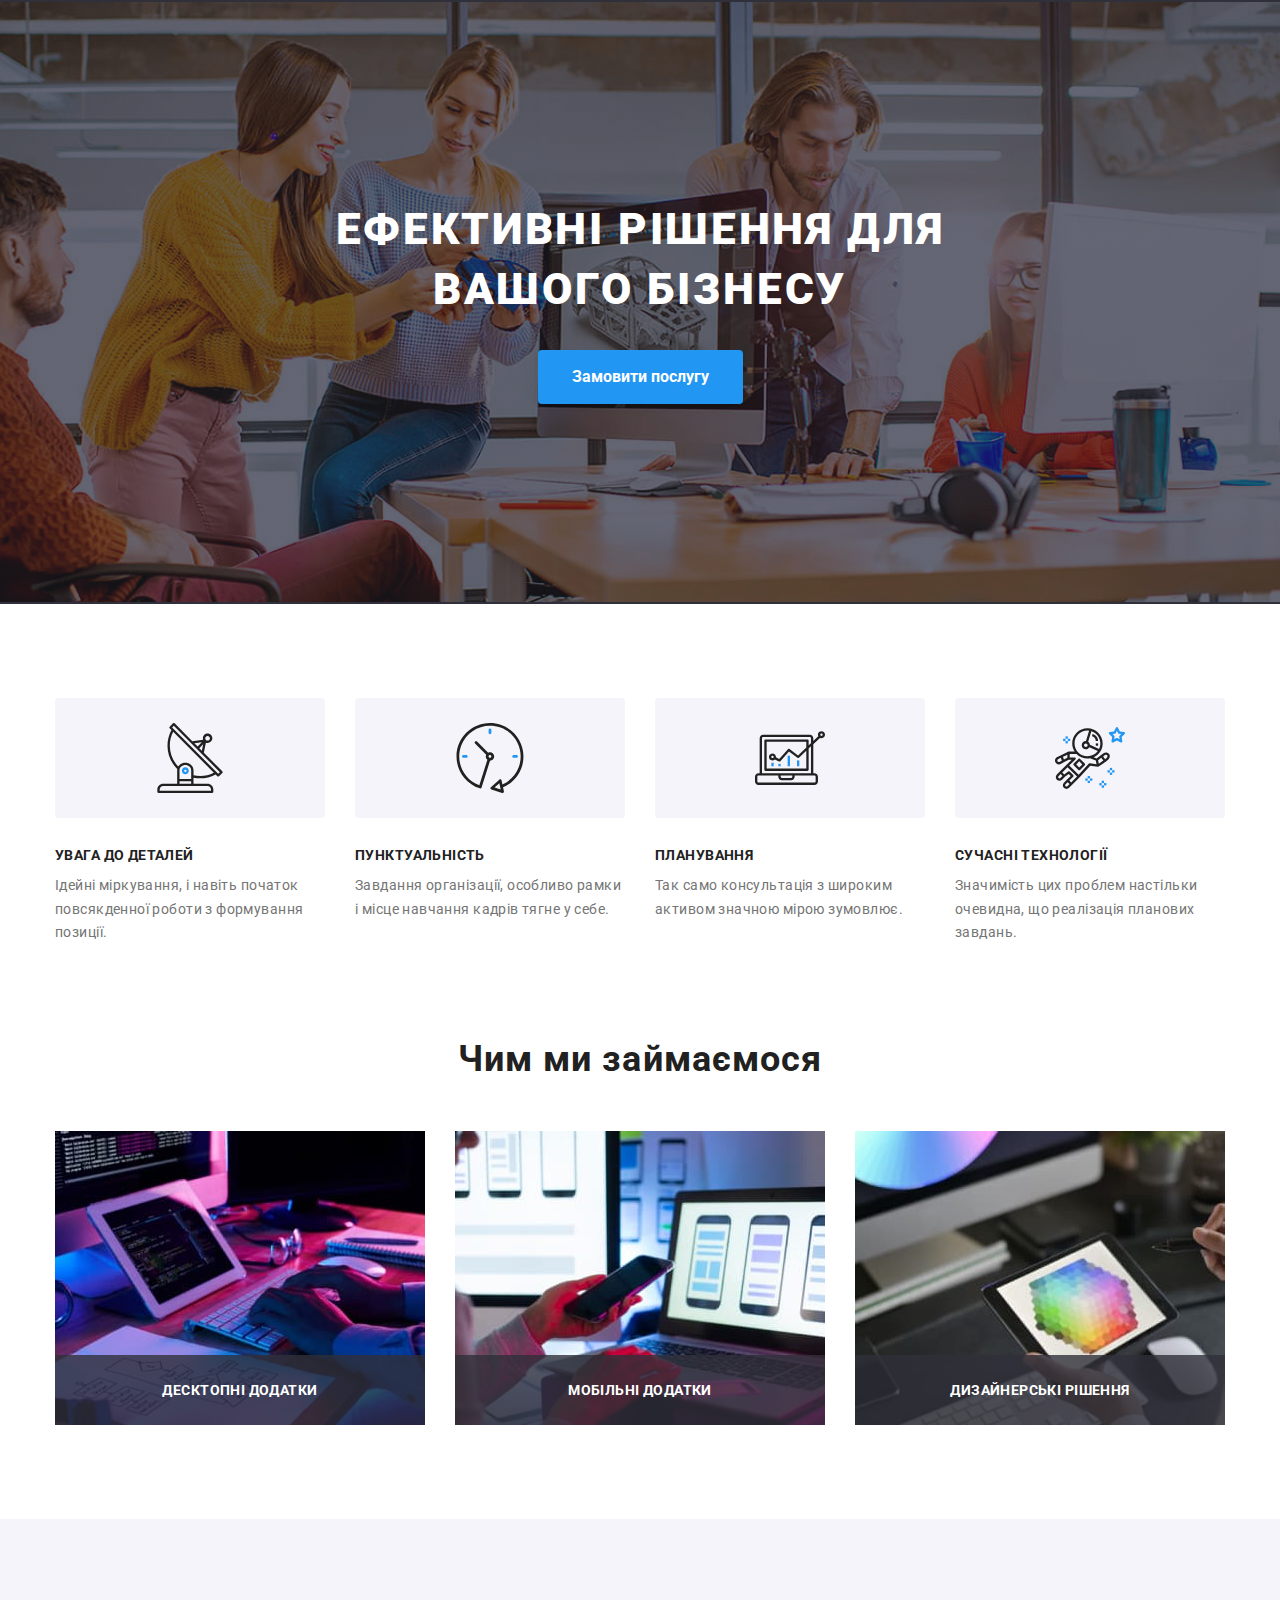
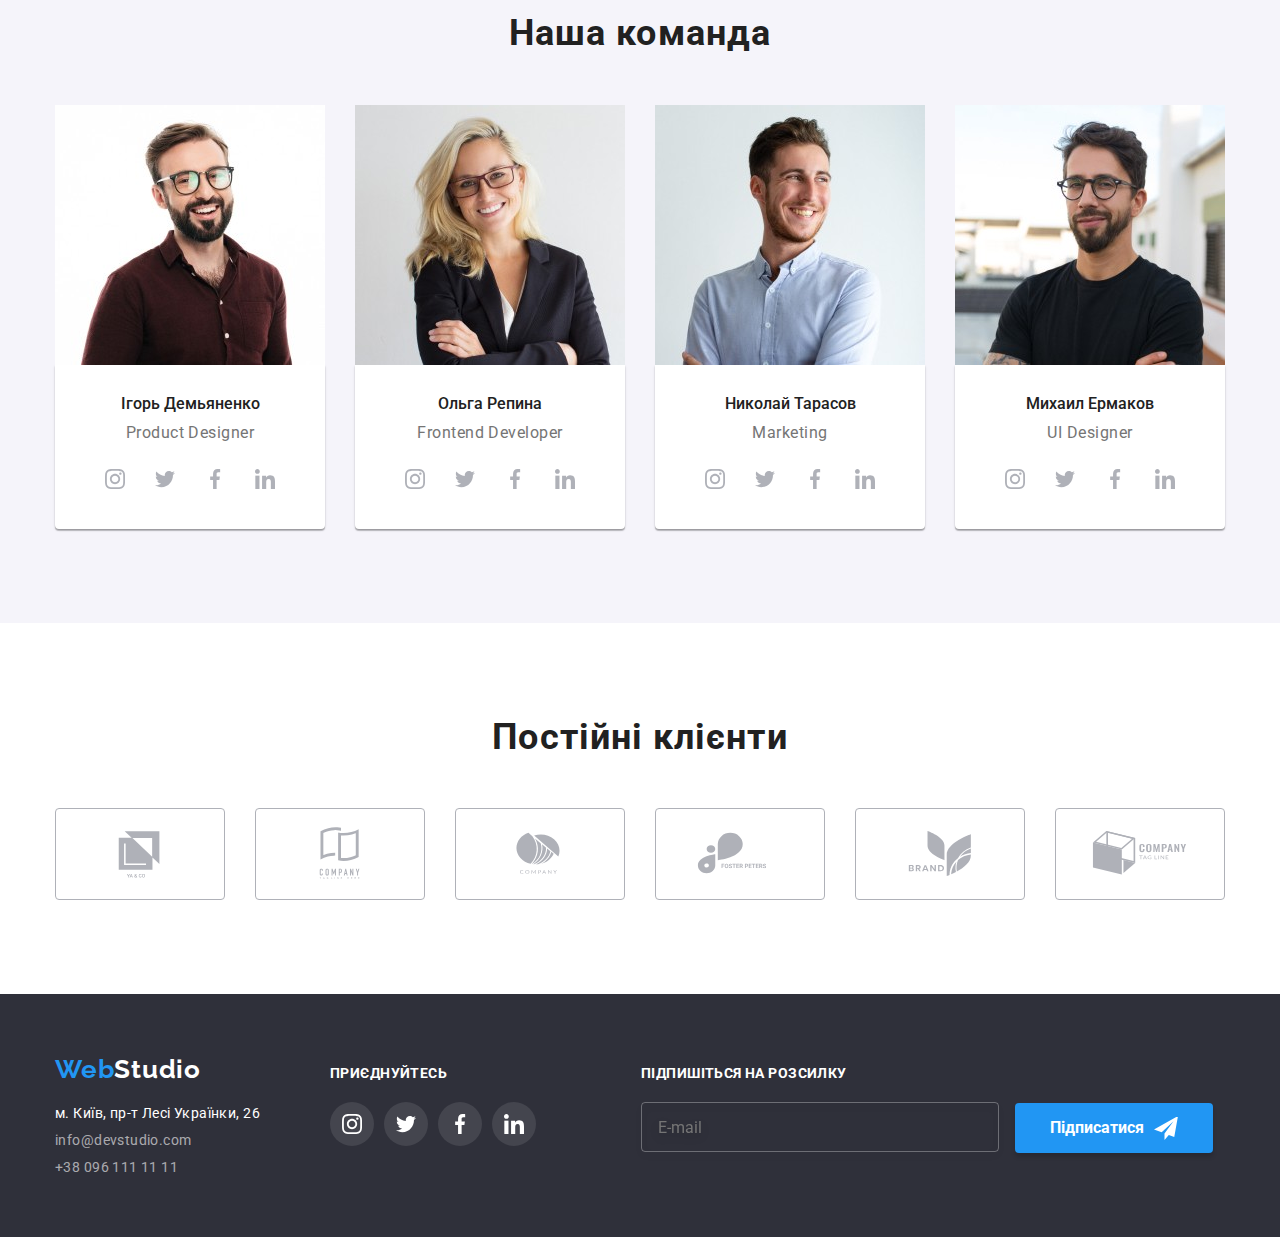
==== commit b154f3fe: "Edits" ====
--- a/index.html
+++ b/index.html
@@ -207,7 +207,7 @@
                 />
               </picture>
               <div class="team__wrapper">
-                <h3 class="team__employee">Игорь Демьяненко</h3>
+                <h3 class="team__employee">Ігорь Демьяненко</h3>
                 <p class="team__profession">Product Designer</p>
                 <ul class="team__socials list socials">
                   <li class="socials__item">
--- a/css/main.min.css
+++ b/css/main.min.css
@@ -1 +1 @@
-:root{--primery-text-color: #212121;--secondary-text-color: #757575;--accent-text-color: #2196f3;--white-text-color: #ffffff;--accent-color: #2196f3;--primery-bgc-color: #ffffff;--secondary-bgc-color: #2f303a;--anim-hover: 250ms cubic-bezier(0.4, 0, 0.2, 1)}.visually-hidden{position:absolute;white-space:nowrap;width:1px;height:1px;overflow:hidden;border:0;padding:0;clip:rect(0 0 0 0);-webkit-clip-path:inset(50%);clip-path:inset(50%);margin:-1px}body{font-family:Roboto,sans-serif}.no-scroll{overflow:hidden}h1,h2,h3,h4,h5,p{margin:0}img{display:block}.link{text-decoration:none}.list{list-style:none;padding:0;margin:0}.section{padding-top:94px;padding-bottom:94px}.container{margin-left:auto;margin-right:auto;padding-left:15px;padding-right:15px}@media screen and (min-width: 480px){.container{width:480px}}@media screen and (min-width: 768px){.container{width:768px}}@media screen and (min-width: 1200px){.container{width:1200px}}.section-title{font-weight:700;font-size:28px;line-height:1.16;text-align:center;letter-spacing:.03em;color:var(--primery-text-color);margin-bottom:30px}@media screen and (min-width: 768px){.section-title{font-size:36px;margin-bottom:50px}}.hero__btn{display:block;font-weight:700;font-size:16px;line-height:1.875;font-family:inherit;color:var(--white-text-color);background-color:var(--accent-color);cursor:pointer;margin-left:auto;margin-right:auto;padding:10px 32px;-webkit-box-shadow:0px 4px 4px rgba(0,0,0,.15);box-shadow:0px 4px 4px rgba(0,0,0,.15);border-radius:4px;border-color:rgba(0,0,0,0);-webkit-transition:background-color var(--anim-hover);transition:background-color var(--anim-hover)}.hero__btn:hover,.hero__btn:focus{background-color:#188ce8}.logo{color:#000;font-family:"Raleway";font-weight:700;font-size:24px;line-height:1.19;letter-spacing:.03em;text-align:center}@media screen and (min-width: 1200px){.logo{font-size:26px;text-align:left}}.logo__accent{color:var(--accent-text-color)}@media screen and (min-width: 768px){.header__logo{margin-right:87px}}@media screen and (min-width: 1200px){.header__logo{margin-right:92px}}.footer__logo{display:block;color:var(--white-text-color);margin-right:0;margin-bottom:20px}.nav{display:-webkit-box;display:-ms-flexbox;display:flex;-webkit-box-align:center;-ms-flex-align:center;align-items:center}.nav__list{display:-webkit-box;display:-ms-flexbox;display:flex}.nav__item{font-weight:500;font-size:14px;line-height:1.14;letter-spacing:.02em;margin-right:50px}.nav__item__item:last-child{margin-right:0}.nav__link{display:block;padding-top:32px;padding-bottom:32px;color:var(--primery-text-color);-webkit-transition:color var(--anim-hover);transition:color var(--anim-hover)}.nav__link--current{color:var(--accent-text-color);position:relative}.nav__link--current::after{content:"";display:block;width:100%;height:4px;background-color:#2196f3;border-radius:2px;position:absolute;bottom:0}.nav__link:hover,.nav__link:focus{color:var(--accent-text-color)}.socials__link{display:-webkit-box;display:-ms-flexbox;display:flex;-webkit-box-align:center;-ms-flex-align:center;align-items:center;-webkit-box-pack:center;-ms-flex-pack:center;justify-content:center;width:40px;height:40px;border-radius:50%;color:#afb1b8;-webkit-transition:background-color var(--anim-hover),color var(--anim-hover);transition:background-color var(--anim-hover),color var(--anim-hover)}.socials__link:hover,.socials__link:focus{background-color:var(--accent-color);color:#fff}.socials__icon{fill:currentColor}.address{margin-bottom:60px;text-align:center}@media screen and (min-width: 768px){.address{margin-bottom:0;text-align:left}}.address__location,.address__mail,.address__phone{font-family:"Roboto";font-style:normal;font-weight:400;font-size:14px;line-height:1.2727272727;letter-spacing:.03em;color:#fff;-webkit-transition:color var(--anim-hover);transition:color var(--anim-hover)}.address a{display:block;margin-bottom:9px}.address a:last-child{margin-bottom:0px}.address__location{color:var(--white-text-color)}.address__mail,.address__phone{color:rgba(255,255,255,.6)}.address__location:focus,.address__mail:focus,.address__phone:focus,.address__location:hover,.address__mail:hover,.address__phone:hover{color:var(--accent-text-color)}.header{background-color:var(rimery-bgc-color);border-bottom:1px solid #ececec}.header__container{display:-webkit-box;display:-ms-flexbox;display:flex;-webkit-box-align:center;-ms-flex-align:center;align-items:center}.header-contacts{display:-webkit-box;display:-ms-flexbox;display:flex;margin-left:auto}.header-contacts__item{margin-right:50px;display:-webkit-box;display:-ms-flexbox;display:flex;-webkit-box-align:center;-ms-flex-align:center;align-items:center;gap:10px}.header-contacts__mail,.header-contacts__phone{font-weight:500;font-size:14px;line-height:1.14;letter-spacing:.02em;padding-top:32px;padding-bottom:32px;color:var(--secondary-text-color);display:-webkit-box;display:-ms-flexbox;display:flex;-webkit-box-align:center;-ms-flex-align:center;align-items:center;-webkit-transition:color var(--anim-hover);transition:color var(--anim-hover)}.header-contacts__item{display:-webkit-box;display:-ms-flexbox;display:flex;-ms-flex-wrap:nowrap;flex-wrap:nowrap}.header-contacts__mail:hover,.header-contacts__phone:hover,.header-contacts__mail:focus,.header-contacts__phone:focus{color:var(--accent-text-color)}.header-contacts__icon{margin-right:10px;fill:currentColor}.hero{padding-top:60px;padding-bottom:60px;background-color:var(--secondary-bgc-color);background-image:-webkit-gradient(linear, left top, left bottom, from(rgba(47, 48, 58, 0.4)), to(rgba(47, 48, 58, 0.4))),url("../images/hero/hero-bg.jpg");background-image:linear-gradient(to bottom, rgba(47, 48, 58, 0.4), rgba(47, 48, 58, 0.4)),url("../images/hero/hero-bg.jpg");background-repeat:no-repeat;background-position:center,center}@media screen and (min-width: 1200px){.hero{padding-top:94px;padding-bottom:94px}}.hero__container{padding-top:118px;padding-bottom:118px}@media screen and (min-width: 1200px){.hero__container{padding-top:200px;padding-bottom:200px}}.hero__title{font-weight:900;font-size:26px;line-height:1.36;text-align:center;letter-spacing:.06em;text-transform:uppercase;color:var(--white-text-color);margin-top:0;margin-bottom:30px}@media screen and (min-width: 1200px){.hero__title{font-size:44px}}.about{padding-top:60px;padding-bottom:60px}@media screen and (min-width: 1200px){.about{padding-top:94px;padding-bottom:94px}}@media screen and (min-width: 768px){.about__list{display:-webkit-box;display:-ms-flexbox;display:flex;gap:30px;-ms-flex-wrap:wrap;flex-wrap:wrap;-webkit-box-pack:center;-ms-flex-pack:center;justify-content:center}}.about__item{margin-bottom:30px}.about__item:last-child{margin-bottom:0}@media screen and (min-width: 768px){.about__item{-ms-flex-preferred-size:calc((100% - 30 * (2 - 1)) / 2);flex-basis:calc((100% - 30 * (2 - 1)) / 2);margin-bottom:0}}@media screen and (min-width: 1200px){.about__item{-ms-flex-preferred-size:calc((100% - 30 * (4 - 1)) / 4);flex-basis:calc((100% - 30 * (4 - 1)) / 4);margin-bottom:0}}.about__thumb{max-width:450px;min-height:120px;background-color:#f5f4fa;border-radius:4px;display:-webkit-box;display:-ms-flexbox;display:flex;-webkit-box-align:center;-ms-flex-align:center;align-items:center;-webkit-box-pack:center;-ms-flex-pack:center;justify-content:center;margin-bottom:30px}@media screen and (min-width: 768px){.about__thumb{max-width:345px}}@media screen and (min-width: 1200px){.about__thumb{max-width:270px}}.about__thumb:last-child{margin-bottom:0}.about__title{font-weight:700;font-size:14px;line-height:1.14;letter-spacing:.03em;text-transform:uppercase;color:var(--primery-text-color);margin-bottom:10px;text-align:center}@media screen and (min-width: 768px){.about__title{text-align:left}}.about__desc{font-size:14px;line-height:1.71;letter-spacing:.03em;color:var(--secondary-text-color);width:100%;text-align:center}@media screen and (min-width: 768px){.about__desc{text-align:left;width:354px}}@media screen and (min-width: 1200px){.about__desc{width:270px}}.occupation{display:none}@media screen and (min-width: 1200px){.occupation{padding-top:60px;padding-bottom:60px;display:block;padding-top:0}}@media screen and (min-width: 1200px)and (min-width: 1200px){.occupation{padding-top:94px;padding-bottom:94px}}.occupation__list{display:-webkit-box;display:-ms-flexbox;display:flex;gap:30px}.occupation__img{display:block}.occupation__thumb{position:relative}.occupation__label{position:absolute;bottom:0;width:100%;text-align:center;padding-top:27px;padding-bottom:27px;font-weight:700;font-size:14px;line-height:1.1428571429;letter-spacing:.03em;text-transform:uppercase;color:#fff;background:rgba(47,48,58,.8)}.team{padding-top:60px;padding-bottom:60px;background-color:#f5f4fa}@media screen and (min-width: 1200px){.team{padding-top:94px;padding-bottom:94px}}@media screen and (min-width: 768px){.team__list{display:-webkit-box;display:-ms-flexbox;display:flex;gap:30px;-ms-flex-wrap:wrap;flex-wrap:wrap}}.team__item{margin-bottom:30px}@media screen and (min-width: 768px){.team__item{-ms-flex-preferred-size:calc((100% - 30 * (2 - 1)) / 2);flex-basis:calc((100% - 30 * (2 - 1)) / 2);margin-bottom:0}}@media screen and (min-width: 1200px){.team__item{-ms-flex-preferred-size:calc((100% - 30 * (4 - 1)) / 4);flex-basis:calc((100% - 30 * (4 - 1)) / 4);margin-bottom:0}}.team__wrapper{padding-top:30px;padding-bottom:24px;background-color:#fff;-webkit-box-shadow:0px 1px 3px rgba(0,0,0,.12),0px 1px 1px rgba(0,0,0,.14),0px 2px 1px rgba(0,0,0,.2);box-shadow:0px 1px 3px rgba(0,0,0,.12),0px 1px 1px rgba(0,0,0,.14),0px 2px 1px rgba(0,0,0,.2);border-radius:0px 0px 4px 4px}@media screen and (min-width: 768px){.team__wrapper{padding-bottom:24px}}@media screen and (min-width: 1200px){.team__wrapper{padding-bottom:30px}}.team__employee{font-weight:500;font-size:16px;line-height:1.18;color:var(--primery-text-color);text-align:center;margin-bottom:10px}.team__profession{display:block;font-weight:400;font-size:16px;line-height:1.18;text-align:center;letter-spacing:.03em;color:var(--secondary-text-color);margin-bottom:16px}.team__socials{display:-webkit-box;display:-ms-flexbox;display:flex;-webkit-box-align:center;-ms-flex-align:center;align-items:center;-webkit-box-pack:center;-ms-flex-pack:center;justify-content:center;gap:10px}.clients{padding-top:60px;padding-bottom:60px}@media screen and (min-width: 1200px){.clients{padding-top:94px;padding-bottom:94px}}.clients__list{display:-webkit-box;display:-ms-flexbox;display:flex;-ms-flex-wrap:wrap;flex-wrap:wrap;-webkit-box-pack:center;-ms-flex-pack:center;justify-content:center;gap:30px}.clients__item{display:-webkit-box;display:-ms-flexbox;display:flex;-ms-flex-preferred-size:calc((100% - 30 * (2 - 1)) / 2);flex-basis:calc((100% - 30 * (2 - 1)) / 2)}@media screen and (min-width: 768px){.clients__item{-ms-flex-preferred-size:calc((100% - 30 * (3 - 1)) / 3);flex-basis:calc((100% - 30 * (3 - 1)) / 3);margin-bottom:0}}@media screen and (min-width: 1200px){.clients__item{-ms-flex-preferred-size:calc((100% - 30 * (4 - 1)) / 4);flex-basis:calc((100% - 30 * (4 - 1)) / 4)}}.clients__link{display:-webkit-box;display:-ms-flexbox;display:flex;width:170px;height:92px;border:1px solid #afb1b8;border-radius:4px;-webkit-box-align:center;-ms-flex-align:center;align-items:center;-webkit-box-pack:center;-ms-flex-pack:center;justify-content:center;color:#afb1b8;-webkit-transition:color var(--anim-hover),border var(--anim-hover);transition:color var(--anim-hover),border var(--anim-hover)}.clients__link:hover,.clients__link:focus{color:var(--accent-text-color);border:1px solid var(--accent-text-color)}.clients__icon{fill:currentColor}.footer{background-color:var(--secondary-bgc-color);padding-top:60px;padding-bottom:60px}@media screen and (min-width: 768px){.footer__container{display:-webkit-box;display:-ms-flexbox;display:flex;-webkit-box-align:baseline;-ms-flex-align:baseline;align-items:baseline;-ms-flex-wrap:wrap;flex-wrap:wrap;-ms-flex-pack:distribute;justify-content:space-around}}@media screen and (min-width: 1200px){.footer__container{-webkit-box-pack:start;-ms-flex-pack:start;justify-content:flex-start}}@media screen and (min-width: 1200px){.footer__contacts{margin-right:70px}}.footer__title,.subcription__title{font-family:"Roboto";font-weight:700;font-size:14px;line-height:1.2142857143;letter-spacing:.03em;text-transform:uppercase;color:var(--white-text-color);margin-bottom:20px;text-align:center}@media screen and (min-width: 1200px){.footer__title,.subcription__title{text-align:left}}.footer__wrapper{margin-bottom:60px}@media screen and (min-width: 1200px){.footer__wrapper{margin-right:93px;margin-bottom:0}}.footer__list{display:-webkit-box;display:-ms-flexbox;display:flex;-ms-flex-line-pack:center;align-content:center;gap:10px;-webkit-box-pack:center;-ms-flex-pack:center;justify-content:center}.footer__socials-link{width:44px;height:44px;border-radius:50%;background-color:rgba(255,255,255,.1);color:var(--white-text-color);display:-webkit-box;display:-ms-flexbox;display:flex;-webkit-box-align:center;-ms-flex-align:center;align-items:center;-webkit-box-pack:center;-ms-flex-pack:center;justify-content:center;-webkit-transition:background-color var(--anim-hover);transition:background-color var(--anim-hover)}.footer__socials-link:focus,.footer__socials-link:hover{background-color:#2196f3}.footer__icon{fill:currentColor}.subcription{margin:0 auto;display:-webkit-box;display:-ms-flexbox;display:flex}@media screen and (min-width: 1200px){.subcription{margin-left:auto}}.subcription__input{width:450px;height:50px;border:1px solid rgba(255,255,255,.3);-webkit-filter:drop-shadow(0px 4px 4px rgba(0, 0, 0, 0.15));filter:drop-shadow(0px 4px 4px rgba(0, 0, 0, 0.15));border-radius:4px;background-color:rgba(0,0,0,0);padding:15px 16px;margin-right:12px;outline:none;color:var(--white-text-color);-webkit-transition:border-color var(--anim-hover);transition:border-color var(--anim-hover);margin-bottom:20px}@media screen and (min-width: 1200px){.subcription__input{margin-bottom:0;width:358px}}.subcription__input:focus{border-color:#eee}.subcription__btn{display:inline-block;width:198px;height:50px;padding:10px 28px;font-weight:700;font-size:16px;line-height:1.875;font-family:inherit;color:var(--white-text-color);cursor:pointer;background:#2196f3;-webkit-box-shadow:0px 4px 4px rgba(0,0,0,.15);box-shadow:0px 4px 4px rgba(0,0,0,.15);border-radius:4px;border-color:rgba(0,0,0,0);-webkit-box-align:center;-ms-flex-align:center;align-items:center;-webkit-box-pack:center;-ms-flex-pack:center;justify-content:center}@media screen and (min-width: 768px){.subcription__btn{display:-webkit-inline-box;display:-ms-inline-flexbox;display:inline-flex}}.subcription__btn>span{margin-right:10px}.backdrop{position:fixed;top:0;left:0;width:100%;height:100%;background-color:rgba(0,0,0,.2);z-index:1000;-webkit-transition:opacity 500ms ease-in-out,visibility 500ms ease-in-out;transition:opacity 500ms ease-in-out,visibility 500ms ease-in-out}.backdrop--is-hidden{opacity:0;visibility:hidden;pointer-events:none}.modal{position:absolute;top:50%;left:50%;-webkit-transform:translate(-50%, -50%) scale(1);transform:translate(-50%, -50%) scale(1);width:528px;background-color:#fff;-webkit-box-shadow:0px 1px 3px rgba(0,0,0,.12),0px 1px 1px rgba(0,0,0,.14),0px 2px 1px rgba(0,0,0,.2);box-shadow:0px 1px 3px rgba(0,0,0,.12),0px 1px 1px rgba(0,0,0,.14),0px 2px 1px rgba(0,0,0,.2);border-radius:4px;padding:40px;-webkit-transition:opacity 500ms ease-in-out 200ms,-webkit-transform 500ms ease-in-out 200ms;transition:opacity 500ms ease-in-out 200ms,-webkit-transform 500ms ease-in-out 200ms;transition:transform 500ms ease-in-out 200ms,opacity 500ms ease-in-out 200ms;transition:transform 500ms ease-in-out 200ms,opacity 500ms ease-in-out 200ms,-webkit-transform 500ms ease-in-out 200ms}.backdrop--is-hidden .modal{-webkit-transform:translate(-30%, -30%) scale(0.3) rotate(1turn);transform:translate(-30%, -30%) scale(0.3) rotate(1turn)}.modal__btn--close{position:absolute;top:8px;right:8px;display:-webkit-box;display:-ms-flexbox;display:flex;-webkit-box-align:center;-ms-flex-align:center;align-items:center;-webkit-box-pack:center;-ms-flex-pack:center;justify-content:center;width:30px;height:30px;padding:0;border:1px solid rgba(0,0,0,.1);border-radius:50%;background-color:rgba(0,0,0,0);cursor:pointer}.modal__btn--close>.modal__icon--close{fill:#000;-webkit-transition:fill var(--anim-hover);transition:fill var(--anim-hover)}.modal__btn--close:focus>.modal__icon--close,.modal__btn--close:hover>.modal__icon--close{fill:var(--accent-color)}.modal__form{display:-webkit-box;display:-ms-flexbox;display:flex;-webkit-box-orient:vertical;-webkit-box-direction:normal;-ms-flex-direction:column;flex-direction:column;-webkit-box-align:center;-ms-flex-align:center;align-items:center}.modal__title{font-weight:700;font-size:20px;line-height:1.15;text-align:center;letter-spacing:.03em;color:#212121;margin-bottom:12px}.modal__field{display:block;position:relative;margin-bottom:10px}.modal__field--last{margin-bottom:20px}.modal__desc{display:block;font-weight:400;font-size:12px;line-height:1.1666666667;letter-spacing:.01em;color:#757575;margin-bottom:4px}.modal__input{height:40px;width:448px;border:1px solid rgba(33,33,33,.2);border-radius:4px;padding:12px 42px;cursor:pointer;outline:none;-webkit-transition:border-color var(--anim-hover),fill var(--anim-hover);transition:border-color var(--anim-hover),fill var(--anim-hover)}.modal__input:focus{border-color:#188ce8}.modal__textarea{resize:none;width:448px;height:120px;border:1px solid rgba(33,33,33,.2);border-radius:4px;font-weight:400;font-size:12px;line-height:14px;letter-spacing:.01em;color:#000;padding:12px 16px;outline:none;-webkit-transition:border-color var(--anim-hover);transition:border-color var(--anim-hover)}.modal__textarea:focus{border-color:#188ce8}.modal__input-icon{position:absolute;top:28px;left:12px;fill:#000}.modal__input:focus+.modal__input-icon{fill:#188ce8}.modal__agreement{display:-webkit-box;display:-ms-flexbox;display:flex;-webkit-box-align:baseline;-ms-flex-align:baseline;align-items:baseline;gap:9px;font-weight:400;font-size:14px;line-height:1.7142857143;letter-spacing:.03em;color:#757575;margin-bottom:30px;padding-left:9px;position:relative}.modal__text{-webkit-user-select:none;-moz-user-select:none;-ms-user-select:none;user-select:none}.modal__link{color:var(--accent-text-color);text-decoration:underline}.modal__btn--submit{display:block;font-weight:700;font-size:16px;line-height:1.875;font-family:inherit;color:var(--white-text-color);background-color:var(--accent-color);cursor:pointer;margin-left:0 auto;padding:10px 52px;-webkit-box-shadow:0px 4px 4px rgba(0,0,0,.15);box-shadow:0px 4px 4px rgba(0,0,0,.15);border-radius:4px;border-color:rgba(0,0,0,0)}.modal__agreement-icon{-ms-flex-item-align:center;align-self:center}.modal__agreement-icon--check{opacity:0}.modal__agreement-input:checked+.modal__agreement-icon .modal__agreement-icon--check{opacity:1}.modal__agreement-input--visuaaly-hidden{position:absolute;white-space:nowrap;width:1px;height:1px;overflow:hidden;border:0;padding:0;clip:rect(0 0 0 0);-webkit-clip-path:inset(50%);clip-path:inset(50%);margin:-1px}.filter-btn{display:block;max-width:150px;min-width:25px;min-height:26px;padding:6px 22px;font-weight:500;font-size:16px;line-height:1.62;text-align:center;letter-spacing:.03em;font-family:inherit;color:var(--primery-text-color);background-color:#f5f4fa;cursor:pointer;border:none;border-radius:4px;-webkit-transition:color var(--anim-hover),background-color var(--anim-hover);transition:color var(--anim-hover),background-color var(--anim-hover)}.filter-btn:hover,.filter-btn:focus{color:var(--white-text-color);background-color:var(--accent-color);-webkit-box-shadow:0px 3px 1px rgba(0,0,0,.1),0px 1px 2px rgba(0,0,0,.08),0px 2px 2px rgba(0,0,0,.12);box-shadow:0px 3px 1px rgba(0,0,0,.1),0px 1px 2px rgba(0,0,0,.08),0px 2px 2px rgba(0,0,0,.12)}.filter-active-btn{background-color:var(--accent-color);color:var(--white-text-color)}.filter-list{display:-webkit-box;display:-ms-flexbox;display:flex;margin-bottom:50px;-webkit-box-pack:center;-ms-flex-pack:center;justify-content:center;gap:8px}.portfolio-title{font-weight:700;font-size:18px;line-height:2;letter-spacing:.06em;color:var(--primery-text-color);margin-bottom:4px}.portfolio-subtitle{font-weight:400;font-size:16px;line-height:1.88;letter-spacing:.03em;color:var(--secondary-text-color)}.portfolio-list{display:-webkit-box;display:-ms-flexbox;display:flex;-ms-flex-wrap:wrap;flex-wrap:wrap;gap:30px}.portfolio-item{-ms-flex-preferred-size:calc((100% - 30 * (3 - 1)) / 3);flex-basis:calc((100% - 30 * (3 - 1)) / 3);-webkit-transition:-webkit-box-shadow var(--anim-hover);transition:-webkit-box-shadow var(--anim-hover);transition:box-shadow var(--anim-hover);transition:box-shadow var(--anim-hover), -webkit-box-shadow var(--anim-hover)}.portfolio-item:hover,.portfolio-item:focus{-webkit-box-shadow:0px 1px 1px rgba(0,0,0,.12),0px 4px 4px rgba(0,0,0,.06),1px 4px 6px rgba(0,0,0,.16);box-shadow:0px 1px 1px rgba(0,0,0,.12),0px 4px 4px rgba(0,0,0,.06),1px 4px 6px rgba(0,0,0,.16)}.portfolio-img{display:block;margin-bottom:-2px}.portfolio-overlay{position:relative;overflow:hidden}.overlay{position:absolute;top:0;left:0;width:100%;background-color:rgba(33,150,243,.9);-webkit-transform:translateY(100%);transform:translateY(100%);-webkit-transition:-webkit-transform 500ms ease-in;transition:-webkit-transform 500ms ease-in;transition:transform 500ms ease-in;transition:transform 500ms ease-in, -webkit-transform 500ms ease-in}.portfolio-link:hover .overlay{-webkit-transform:translateY(0);transform:translateY(0)}.overlay-text{font-weight:400;font-size:18px;line-height:1.5555555556;letter-spacing:.03em;padding:63px 24px;color:#fff;-webkit-user-select:none;-moz-user-select:none;-ms-user-select:none;user-select:none}.portfolio-wrapper{padding:20px 24px;border:1px solid #eee;border-top:none}/*# sourceMappingURL=main.min.css.map */+:root{--primery-text-color: #212121;--secondary-text-color: #757575;--accent-text-color: #2196f3;--white-text-color: #ffffff;--accent-color: #2196f3;--primery-bgc-color: #ffffff;--secondary-bgc-color: #2f303a;--anim-hover: 250ms cubic-bezier(0.4, 0, 0.2, 1)}.visually-hidden{position:absolute;white-space:nowrap;width:1px;height:1px;overflow:hidden;border:0;padding:0;clip:rect(0 0 0 0);-webkit-clip-path:inset(50%);clip-path:inset(50%);margin:-1px}body{font-family:Roboto,sans-serif}.no-scroll{overflow:hidden}h1,h2,h3,h4,h5,p{margin:0}img{display:block}.link{text-decoration:none}.list{list-style:none;padding:0;margin:0}.section{padding-top:94px;padding-bottom:94px}.container{margin-left:auto;margin-right:auto;padding-left:15px;padding-right:15px}@media screen and (min-width: 480px){.container{width:480px}}@media screen and (min-width: 768px){.container{width:768px}}@media screen and (min-width: 1200px){.container{width:1200px}}.section-title{font-weight:700;font-size:28px;line-height:1.16;text-align:center;letter-spacing:.03em;color:var(--primery-text-color);margin-bottom:30px}@media screen and (min-width: 768px){.section-title{font-size:36px;margin-bottom:50px}}.hero__btn{display:block;font-weight:700;font-size:16px;line-height:1.875;font-family:inherit;color:var(--white-text-color);background-color:var(--accent-color);cursor:pointer;margin-left:auto;margin-right:auto;padding:10px 32px;-webkit-box-shadow:0px 4px 4px rgba(0,0,0,.15);box-shadow:0px 4px 4px rgba(0,0,0,.15);border-radius:4px;border-color:rgba(0,0,0,0);-webkit-transition:background-color var(--anim-hover);transition:background-color var(--anim-hover)}.hero__btn:hover,.hero__btn:focus{background-color:#188ce8}.logo{color:#000;font-family:"Raleway";font-weight:700;font-size:24px;line-height:1.19;letter-spacing:.03em;text-align:center}@media screen and (min-width: 1200px){.logo{font-size:26px;text-align:left}}.logo__accent{color:var(--accent-text-color)}@media screen and (min-width: 768px){.header__logo{margin-right:87px}}@media screen and (min-width: 1200px){.header__logo{margin-right:92px}}.footer__logo{display:block;color:var(--white-text-color);margin-right:0;margin-bottom:20px}.nav{display:-webkit-box;display:-ms-flexbox;display:flex;-webkit-box-align:center;-ms-flex-align:center;align-items:center}.nav__list{display:-webkit-box;display:-ms-flexbox;display:flex}.nav__item{font-weight:500;font-size:14px;line-height:1.14;letter-spacing:.02em;margin-right:50px}.nav__item__item:last-child{margin-right:0}.nav__link{display:block;padding-top:32px;padding-bottom:32px;color:var(--primery-text-color);-webkit-transition:color var(--anim-hover);transition:color var(--anim-hover)}.nav__link--current{color:var(--accent-text-color);position:relative}.nav__link--current::after{content:"";display:block;width:100%;height:4px;background-color:#2196f3;border-radius:2px;position:absolute;bottom:0}.nav__link:hover,.nav__link:focus{color:var(--accent-text-color)}.socials__link{display:-webkit-box;display:-ms-flexbox;display:flex;-webkit-box-align:center;-ms-flex-align:center;align-items:center;-webkit-box-pack:center;-ms-flex-pack:center;justify-content:center;width:40px;height:40px;border-radius:50%;color:#afb1b8;-webkit-transition:background-color var(--anim-hover),color var(--anim-hover);transition:background-color var(--anim-hover),color var(--anim-hover)}.socials__link:hover,.socials__link:focus{background-color:var(--accent-color);color:#fff}.socials__icon{fill:currentColor}.address{margin-bottom:60px;text-align:center}@media screen and (min-width: 768px){.address{margin-bottom:0;text-align:left}}.address__location,.address__mail,.address__phone{font-family:"Roboto";font-style:normal;font-weight:400;font-size:14px;line-height:1.2727272727;letter-spacing:.03em;color:#fff;-webkit-transition:color var(--anim-hover);transition:color var(--anim-hover)}.address a{display:block;margin-bottom:9px}.address a:last-child{margin-bottom:0px}.address__location{color:var(--white-text-color)}.address__mail,.address__phone{color:rgba(255,255,255,.6)}.address__location:focus,.address__mail:focus,.address__phone:focus,.address__location:hover,.address__mail:hover,.address__phone:hover{color:var(--accent-text-color)}.header{background-color:var(rimery-bgc-color);border-bottom:1px solid #ececec}.header__container{display:-webkit-box;display:-ms-flexbox;display:flex;-webkit-box-align:center;-ms-flex-align:center;align-items:center}.header-contacts{display:-webkit-box;display:-ms-flexbox;display:flex;margin-left:auto}.header-contacts__item{margin-right:50px;display:-webkit-box;display:-ms-flexbox;display:flex;-webkit-box-align:center;-ms-flex-align:center;align-items:center;gap:10px}.header-contacts__mail,.header-contacts__phone{font-weight:500;font-size:14px;line-height:1.14;letter-spacing:.02em;padding-top:32px;padding-bottom:32px;color:var(--secondary-text-color);display:-webkit-box;display:-ms-flexbox;display:flex;-webkit-box-align:center;-ms-flex-align:center;align-items:center;-webkit-transition:color var(--anim-hover);transition:color var(--anim-hover)}.header-contacts__item{display:-webkit-box;display:-ms-flexbox;display:flex;-ms-flex-wrap:nowrap;flex-wrap:nowrap}.header-contacts__mail:hover,.header-contacts__phone:hover,.header-contacts__mail:focus,.header-contacts__phone:focus{color:var(--accent-text-color)}.header-contacts__icon{margin-right:10px;fill:currentColor}.hero{margin-left:auto;margin-right:auto;background-color:var(--secondary-bgc-color);background-repeat:no-repeat;background-position:center,center;background-image:-webkit-gradient(linear, left top, left bottom, from(rgba(47, 48, 58, 0.4)), to(rgba(47, 48, 58, 0.4))),url("../images/hero/img@2x_sm.jpg");background-image:linear-gradient(to bottom, rgba(47, 48, 58, 0.4), rgba(47, 48, 58, 0.4)),url("../images/hero/img@2x_sm.jpg")}@media screen and (min-device-pixel-ratio: 2),screen and (-webkit-min-device-pixel-ratio: 2),screen and (min-resolution: 192dpi),screen and (min-resolution: 2dppx){.hero{background-image:-webkit-gradient(linear, left top, left bottom, from(rgba(47, 48, 58, 0.4)), to(rgba(47, 48, 58, 0.4))),url("../images/hero/img@2x_sm.jpg");background-image:linear-gradient(to bottom, rgba(47, 48, 58, 0.4), rgba(47, 48, 58, 0.4)),url("../images/hero/img@2x_sm.jpg")}}@media screen and (min-width: 768px){.hero{background-image:-webkit-gradient(linear, left top, left bottom, from(rgba(47, 48, 58, 0.4)), to(rgba(47, 48, 58, 0.4))),url("../images/hero/img@1x_md.jpg");background-image:linear-gradient(to bottom, rgba(47, 48, 58, 0.4), rgba(47, 48, 58, 0.4)),url("../images/hero/img@1x_md.jpg")}}@media screen and (min-width: 768px)and (min-device-pixel-ratio: 2),screen and (min-width: 768px)and (-webkit-min-device-pixel-ratio: 2),screen and (min-width: 768px)and (min-resolution: 192dpi),screen and (min-width: 768px)and (min-resolution: 2dppx){.hero{background-image:-webkit-gradient(linear, left top, left bottom, from(rgba(47, 48, 58, 0.4)), to(rgba(47, 48, 58, 0.4))),url("../images/hero/img@2x_md.jpg");background-image:linear-gradient(to bottom, rgba(47, 48, 58, 0.4), rgba(47, 48, 58, 0.4)),url("../images/hero/img@2x_md.jpg")}}@media screen and (min-width: 1200px){.hero{background-image:-webkit-gradient(linear, left top, left bottom, from(rgba(47, 48, 58, 0.4)), to(rgba(47, 48, 58, 0.4))),url("../images/hero/Img@1x_lg.jpg");background-image:linear-gradient(to bottom, rgba(47, 48, 58, 0.4), rgba(47, 48, 58, 0.4)),url("../images/hero/Img@1x_lg.jpg")}}@media screen and (min-width: 1200px)and (min-device-pixel-ratio: 2),screen and (min-width: 1200px)and (-webkit-min-device-pixel-ratio: 2),screen and (min-width: 1200px)and (min-resolution: 192dpi),screen and (min-width: 1200px)and (min-resolution: 2dppx){.hero{background-image:-webkit-gradient(linear, left top, left bottom, from(rgba(47, 48, 58, 0.4)), to(rgba(47, 48, 58, 0.4))),url("../images/hero/img@2x_lg.jpg");background-image:linear-gradient(to bottom, rgba(47, 48, 58, 0.4), rgba(47, 48, 58, 0.4)),url("../images/hero/img@2x_lg.jpg")}}.hero__container{padding-top:118px;padding-bottom:118px}@media screen and (min-width: 1200px){.hero__container{padding-top:200px;padding-bottom:200px}}.hero__title{font-weight:900;font-size:26px;line-height:1.36;text-align:center;letter-spacing:.06em;text-transform:uppercase;color:var(--white-text-color);margin-top:0;margin-bottom:30px}@media screen and (min-width: 1200px){.hero__title{font-size:44px}}.about{padding-top:60px;padding-bottom:60px}@media screen and (min-width: 1200px){.about{padding-top:94px;padding-bottom:94px}}@media screen and (min-width: 768px){.about__list{display:-webkit-box;display:-ms-flexbox;display:flex;gap:30px;-ms-flex-wrap:wrap;flex-wrap:wrap;-webkit-box-pack:center;-ms-flex-pack:center;justify-content:center}}.about__item{margin-bottom:30px}.about__item:last-child{margin-bottom:0}@media screen and (min-width: 768px){.about__item{-ms-flex-preferred-size:calc((100% - 30 * (2 - 1)) / 2);flex-basis:calc((100% - 30 * (2 - 1)) / 2);margin-bottom:0}}@media screen and (min-width: 1200px){.about__item{-ms-flex-preferred-size:calc((100% - 30 * (4 - 1)) / 4);flex-basis:calc((100% - 30 * (4 - 1)) / 4);margin-bottom:0}}.about__thumb{max-width:450px;min-height:120px;background-color:#f5f4fa;border-radius:4px;display:-webkit-box;display:-ms-flexbox;display:flex;-webkit-box-align:center;-ms-flex-align:center;align-items:center;-webkit-box-pack:center;-ms-flex-pack:center;justify-content:center;margin-bottom:30px}@media screen and (min-width: 768px){.about__thumb{max-width:345px}}@media screen and (min-width: 1200px){.about__thumb{max-width:270px}}.about__thumb:last-child{margin-bottom:0}.about__title{font-weight:700;font-size:14px;line-height:1.14;letter-spacing:.03em;text-transform:uppercase;color:var(--primery-text-color);margin-bottom:10px;text-align:center}@media screen and (min-width: 768px){.about__title{text-align:left}}.about__desc{font-size:14px;line-height:1.71;letter-spacing:.03em;color:var(--secondary-text-color);width:100%;text-align:center}@media screen and (min-width: 768px){.about__desc{text-align:left;width:354px}}@media screen and (min-width: 1200px){.about__desc{width:270px}}.occupation{display:none}@media screen and (min-width: 1200px){.occupation{display:block;padding-top:0;padding-bottom:94px}}.occupation__list{display:-webkit-box;display:-ms-flexbox;display:flex;gap:30px}.occupation__img{display:block}.occupation__thumb{position:relative}.occupation__label{position:absolute;bottom:0;width:100%;text-align:center;padding-top:27px;padding-bottom:27px;font-weight:700;font-size:14px;line-height:1.1428571429;letter-spacing:.03em;text-transform:uppercase;color:#fff;background:rgba(47,48,58,.8)}.team{padding-top:60px;padding-bottom:60px;background-color:#f5f4fa}@media screen and (min-width: 1200px){.team{padding-top:94px;padding-bottom:94px}}@media screen and (min-width: 768px){.team__list{display:-webkit-box;display:-ms-flexbox;display:flex;gap:30px;-ms-flex-wrap:wrap;flex-wrap:wrap}}.team__item{margin-bottom:30px}@media screen and (min-width: 768px){.team__item{-ms-flex-preferred-size:calc((100% - 30 * (2 - 1)) / 2);flex-basis:calc((100% - 30 * (2 - 1)) / 2);margin-bottom:0}}@media screen and (min-width: 1200px){.team__item{-ms-flex-preferred-size:calc((100% - 30 * (4 - 1)) / 4);flex-basis:calc((100% - 30 * (4 - 1)) / 4);margin-bottom:0}}.team__wrapper{padding-top:30px;padding-bottom:24px;background-color:#fff;-webkit-box-shadow:0px 1px 3px rgba(0,0,0,.12),0px 1px 1px rgba(0,0,0,.14),0px 2px 1px rgba(0,0,0,.2);box-shadow:0px 1px 3px rgba(0,0,0,.12),0px 1px 1px rgba(0,0,0,.14),0px 2px 1px rgba(0,0,0,.2);border-radius:0px 0px 4px 4px}@media screen and (min-width: 768px){.team__wrapper{padding-bottom:24px}}@media screen and (min-width: 1200px){.team__wrapper{padding-bottom:30px}}.team__employee{font-weight:500;font-size:16px;line-height:1.18;color:var(--primery-text-color);text-align:center;margin-bottom:10px}.team__profession{display:block;font-weight:400;font-size:16px;line-height:1.18;text-align:center;letter-spacing:.03em;color:var(--secondary-text-color);margin-bottom:16px}.team__socials{display:-webkit-box;display:-ms-flexbox;display:flex;-webkit-box-align:center;-ms-flex-align:center;align-items:center;-webkit-box-pack:center;-ms-flex-pack:center;justify-content:center;gap:10px}.clients{padding-top:60px;padding-bottom:60px}@media screen and (min-width: 1200px){.clients{padding-top:94px;padding-bottom:94px}}.clients__list{display:-webkit-box;display:-ms-flexbox;display:flex;-ms-flex-wrap:wrap;flex-wrap:wrap;-webkit-box-pack:center;-ms-flex-pack:center;justify-content:center;gap:30px}.clients__item{display:-webkit-box;display:-ms-flexbox;display:flex;-ms-flex-preferred-size:calc((100% - 30 * (2 - 1)) / 2);flex-basis:calc((100% - 30 * (2 - 1)) / 2)}@media screen and (min-width: 768px){.clients__item{-ms-flex-preferred-size:calc((100% - 30 * (3 - 1)) / 3);flex-basis:calc((100% - 30 * (3 - 1)) / 3);margin-bottom:0}}@media screen and (min-width: 1200px){.clients__item{-ms-flex-preferred-size:calc((100% - 30 * (4 - 1)) / 4);flex-basis:calc((100% - 30 * (4 - 1)) / 4)}}.clients__link{display:-webkit-box;display:-ms-flexbox;display:flex;width:170px;height:92px;border:1px solid #afb1b8;border-radius:4px;-webkit-box-align:center;-ms-flex-align:center;align-items:center;-webkit-box-pack:center;-ms-flex-pack:center;justify-content:center;color:#afb1b8;-webkit-transition:color var(--anim-hover),border var(--anim-hover);transition:color var(--anim-hover),border var(--anim-hover)}.clients__link:hover,.clients__link:focus{color:var(--accent-text-color);border:1px solid var(--accent-text-color)}.clients__icon{fill:currentColor}.footer{background-color:var(--secondary-bgc-color);padding-top:60px;padding-bottom:60px}@media screen and (min-width: 768px){.footer__container{display:-webkit-box;display:-ms-flexbox;display:flex;-webkit-box-align:baseline;-ms-flex-align:baseline;align-items:baseline;-ms-flex-wrap:wrap;flex-wrap:wrap;-ms-flex-pack:distribute;justify-content:space-around}}@media screen and (min-width: 1200px){.footer__container{-webkit-box-pack:start;-ms-flex-pack:start;justify-content:flex-start}}@media screen and (min-width: 1200px){.footer__contacts{margin-right:70px}}.footer__title,.subcription__title{font-family:"Roboto";font-weight:700;font-size:14px;line-height:1.2142857143;letter-spacing:.03em;text-transform:uppercase;color:var(--white-text-color);margin-bottom:20px;text-align:center}@media screen and (min-width: 1200px){.footer__title,.subcription__title{text-align:left}}.footer__wrapper{margin-bottom:60px}@media screen and (min-width: 1200px){.footer__wrapper{margin-right:93px;margin-bottom:0}}.footer__list{display:-webkit-box;display:-ms-flexbox;display:flex;-ms-flex-line-pack:center;align-content:center;gap:10px;-webkit-box-pack:center;-ms-flex-pack:center;justify-content:center}.footer__socials-link{width:44px;height:44px;border-radius:50%;background-color:rgba(255,255,255,.1);color:var(--white-text-color);display:-webkit-box;display:-ms-flexbox;display:flex;-webkit-box-align:center;-ms-flex-align:center;align-items:center;-webkit-box-pack:center;-ms-flex-pack:center;justify-content:center;-webkit-transition:background-color var(--anim-hover);transition:background-color var(--anim-hover)}.footer__socials-link:focus,.footer__socials-link:hover{background-color:#2196f3}.footer__icon{fill:currentColor}.subcription{margin:0 auto;display:-webkit-box;display:-ms-flexbox;display:flex}@media screen and (min-width: 1200px){.subcription{margin-left:auto}}.subcription__form{display:-webkit-box;display:-ms-flexbox;display:flex;-webkit-box-orient:vertical;-webkit-box-direction:normal;-ms-flex-direction:column;flex-direction:column;-webkit-box-align:center;-ms-flex-align:center;align-items:center}.subcription__input{width:100%;height:50px;border:1px solid rgba(255,255,255,.3);-webkit-filter:drop-shadow(0px 4px 4px rgba(0, 0, 0, 0.15));filter:drop-shadow(0px 4px 4px rgba(0, 0, 0, 0.15));border-radius:4px;background-color:rgba(0,0,0,0);padding:15px 16px;margin-right:12px;outline:none;color:var(--white-text-color);-webkit-transition:border-color var(--anim-hover);transition:border-color var(--anim-hover);margin-bottom:20px}@media screen and (min-width: 1200px){.subcription__input{margin-bottom:0;width:358px}}.subcription__input:focus{border-color:#eee}.subcription__btn{display:inline-block;width:198px;height:50px;padding:10px 28px;font-weight:700;font-size:16px;line-height:1.875;font-family:inherit;color:var(--white-text-color);cursor:pointer;background:#2196f3;-webkit-box-shadow:0px 4px 4px rgba(0,0,0,.15);box-shadow:0px 4px 4px rgba(0,0,0,.15);border-radius:4px;border-color:rgba(0,0,0,0);-webkit-box-align:center;-ms-flex-align:center;align-items:center;-webkit-box-pack:center;-ms-flex-pack:center;justify-content:center}@media screen and (min-width: 768px){.subcription__btn{display:-webkit-inline-box;display:-ms-inline-flexbox;display:inline-flex}}.subcription__btn>span{margin-right:10px}.backdrop{position:fixed;top:0;left:0;width:100%;height:100%;background-color:rgba(0,0,0,.2);z-index:1000;-webkit-transition:opacity 500ms ease-in-out,visibility 500ms ease-in-out;transition:opacity 500ms ease-in-out,visibility 500ms ease-in-out}.backdrop--is-hidden{opacity:0;visibility:hidden;pointer-events:none}.modal{position:absolute;top:50%;left:50%;-webkit-transform:translate(-50%, -50%) scale(1);transform:translate(-50%, -50%) scale(1);width:528px;background-color:#fff;-webkit-box-shadow:0px 1px 3px rgba(0,0,0,.12),0px 1px 1px rgba(0,0,0,.14),0px 2px 1px rgba(0,0,0,.2);box-shadow:0px 1px 3px rgba(0,0,0,.12),0px 1px 1px rgba(0,0,0,.14),0px 2px 1px rgba(0,0,0,.2);border-radius:4px;padding:40px;-webkit-transition:opacity 500ms ease-in-out 200ms,-webkit-transform 500ms ease-in-out 200ms;transition:opacity 500ms ease-in-out 200ms,-webkit-transform 500ms ease-in-out 200ms;transition:transform 500ms ease-in-out 200ms,opacity 500ms ease-in-out 200ms;transition:transform 500ms ease-in-out 200ms,opacity 500ms ease-in-out 200ms,-webkit-transform 500ms ease-in-out 200ms}.backdrop--is-hidden .modal{-webkit-transform:translate(-30%, -30%) scale(0.3) rotate(1turn);transform:translate(-30%, -30%) scale(0.3) rotate(1turn)}.modal__btn--close{position:absolute;top:8px;right:8px;display:-webkit-box;display:-ms-flexbox;display:flex;-webkit-box-align:center;-ms-flex-align:center;align-items:center;-webkit-box-pack:center;-ms-flex-pack:center;justify-content:center;width:30px;height:30px;padding:0;border:1px solid rgba(0,0,0,.1);border-radius:50%;background-color:rgba(0,0,0,0);cursor:pointer}.modal__btn--close>.modal__icon--close{fill:#000;-webkit-transition:fill var(--anim-hover);transition:fill var(--anim-hover)}.modal__btn--close:focus>.modal__icon--close,.modal__btn--close:hover>.modal__icon--close{fill:var(--accent-color)}.modal__form{display:-webkit-box;display:-ms-flexbox;display:flex;-webkit-box-orient:vertical;-webkit-box-direction:normal;-ms-flex-direction:column;flex-direction:column;-webkit-box-align:center;-ms-flex-align:center;align-items:center}.modal__title{font-weight:700;font-size:20px;line-height:1.15;text-align:center;letter-spacing:.03em;color:#212121;margin-bottom:12px}.modal__field{display:block;position:relative;margin-bottom:10px}.modal__field--last{margin-bottom:20px}.modal__desc{display:block;font-weight:400;font-size:12px;line-height:1.1666666667;letter-spacing:.01em;color:#757575;margin-bottom:4px}.modal__input{height:40px;width:448px;border:1px solid rgba(33,33,33,.2);border-radius:4px;padding:12px 42px;cursor:pointer;outline:none;-webkit-transition:border-color var(--anim-hover),fill var(--anim-hover);transition:border-color var(--anim-hover),fill var(--anim-hover)}.modal__input:focus{border-color:#188ce8}.modal__textarea{resize:none;width:448px;height:120px;border:1px solid rgba(33,33,33,.2);border-radius:4px;font-weight:400;font-size:12px;line-height:14px;letter-spacing:.01em;color:#000;padding:12px 16px;outline:none;-webkit-transition:border-color var(--anim-hover);transition:border-color var(--anim-hover)}.modal__textarea:focus{border-color:#188ce8}.modal__input-icon{position:absolute;top:28px;left:12px;fill:#000}.modal__input:focus+.modal__input-icon{fill:#188ce8}.modal__agreement{display:-webkit-box;display:-ms-flexbox;display:flex;-webkit-box-align:baseline;-ms-flex-align:baseline;align-items:baseline;gap:9px;font-weight:400;font-size:14px;line-height:1.7142857143;letter-spacing:.03em;color:#757575;margin-bottom:30px;padding-left:9px;position:relative}.modal__text{-webkit-user-select:none;-moz-user-select:none;-ms-user-select:none;user-select:none}.modal__link{color:var(--accent-text-color);text-decoration:underline}.modal__btn--submit{display:block;font-weight:700;font-size:16px;line-height:1.875;font-family:inherit;color:var(--white-text-color);background-color:var(--accent-color);cursor:pointer;margin-left:0 auto;padding:10px 52px;-webkit-box-shadow:0px 4px 4px rgba(0,0,0,.15);box-shadow:0px 4px 4px rgba(0,0,0,.15);border-radius:4px;border-color:rgba(0,0,0,0)}.modal__agreement-icon{-ms-flex-item-align:center;align-self:center}.modal__agreement-icon--check{opacity:0}.modal__agreement-input:checked+.modal__agreement-icon .modal__agreement-icon--check{opacity:1}.modal__agreement-input--visuaaly-hidden{position:absolute;white-space:nowrap;width:1px;height:1px;overflow:hidden;border:0;padding:0;clip:rect(0 0 0 0);-webkit-clip-path:inset(50%);clip-path:inset(50%);margin:-1px}.filter-btn{display:block;max-width:150px;min-width:25px;min-height:26px;padding:6px 22px;font-weight:500;font-size:16px;line-height:1.62;text-align:center;letter-spacing:.03em;font-family:inherit;color:var(--primery-text-color);background-color:#f5f4fa;cursor:pointer;border:none;border-radius:4px;-webkit-transition:color var(--anim-hover),background-color var(--anim-hover);transition:color var(--anim-hover),background-color var(--anim-hover)}.filter-btn:hover,.filter-btn:focus{color:var(--white-text-color);background-color:var(--accent-color);-webkit-box-shadow:0px 3px 1px rgba(0,0,0,.1),0px 1px 2px rgba(0,0,0,.08),0px 2px 2px rgba(0,0,0,.12);box-shadow:0px 3px 1px rgba(0,0,0,.1),0px 1px 2px rgba(0,0,0,.08),0px 2px 2px rgba(0,0,0,.12)}.filter-active-btn{background-color:var(--accent-color);color:var(--white-text-color)}.filter-list{display:-webkit-box;display:-ms-flexbox;display:flex;margin-bottom:50px;-webkit-box-pack:center;-ms-flex-pack:center;justify-content:center;gap:8px}.portfolio-title{font-weight:700;font-size:18px;line-height:2;letter-spacing:.06em;color:var(--primery-text-color);margin-bottom:4px}.portfolio-subtitle{font-weight:400;font-size:16px;line-height:1.88;letter-spacing:.03em;color:var(--secondary-text-color)}.portfolio-list{display:-webkit-box;display:-ms-flexbox;display:flex;-ms-flex-wrap:wrap;flex-wrap:wrap;gap:30px}.portfolio-item{-ms-flex-preferred-size:calc((100% - 30 * (3 - 1)) / 3);flex-basis:calc((100% - 30 * (3 - 1)) / 3);-webkit-transition:-webkit-box-shadow var(--anim-hover);transition:-webkit-box-shadow var(--anim-hover);transition:box-shadow var(--anim-hover);transition:box-shadow var(--anim-hover), -webkit-box-shadow var(--anim-hover)}.portfolio-item:hover,.portfolio-item:focus{-webkit-box-shadow:0px 1px 1px rgba(0,0,0,.12),0px 4px 4px rgba(0,0,0,.06),1px 4px 6px rgba(0,0,0,.16);box-shadow:0px 1px 1px rgba(0,0,0,.12),0px 4px 4px rgba(0,0,0,.06),1px 4px 6px rgba(0,0,0,.16)}.portfolio-img{display:block;margin-bottom:-2px}.portfolio-overlay{position:relative;overflow:hidden}.overlay{position:absolute;top:0;left:0;width:100%;background-color:rgba(33,150,243,.9);-webkit-transform:translateY(100%);transform:translateY(100%);-webkit-transition:-webkit-transform 500ms ease-in;transition:-webkit-transform 500ms ease-in;transition:transform 500ms ease-in;transition:transform 500ms ease-in, -webkit-transform 500ms ease-in}.portfolio-link:hover .overlay{-webkit-transform:translateY(0);transform:translateY(0)}.overlay-text{font-weight:400;font-size:18px;line-height:1.5555555556;letter-spacing:.03em;padding:63px 24px;color:#fff;-webkit-user-select:none;-moz-user-select:none;-ms-user-select:none;user-select:none}.portfolio-wrapper{padding:20px 24px;border:1px solid #eee;border-top:none}/*# sourceMappingURL=main.min.css.map */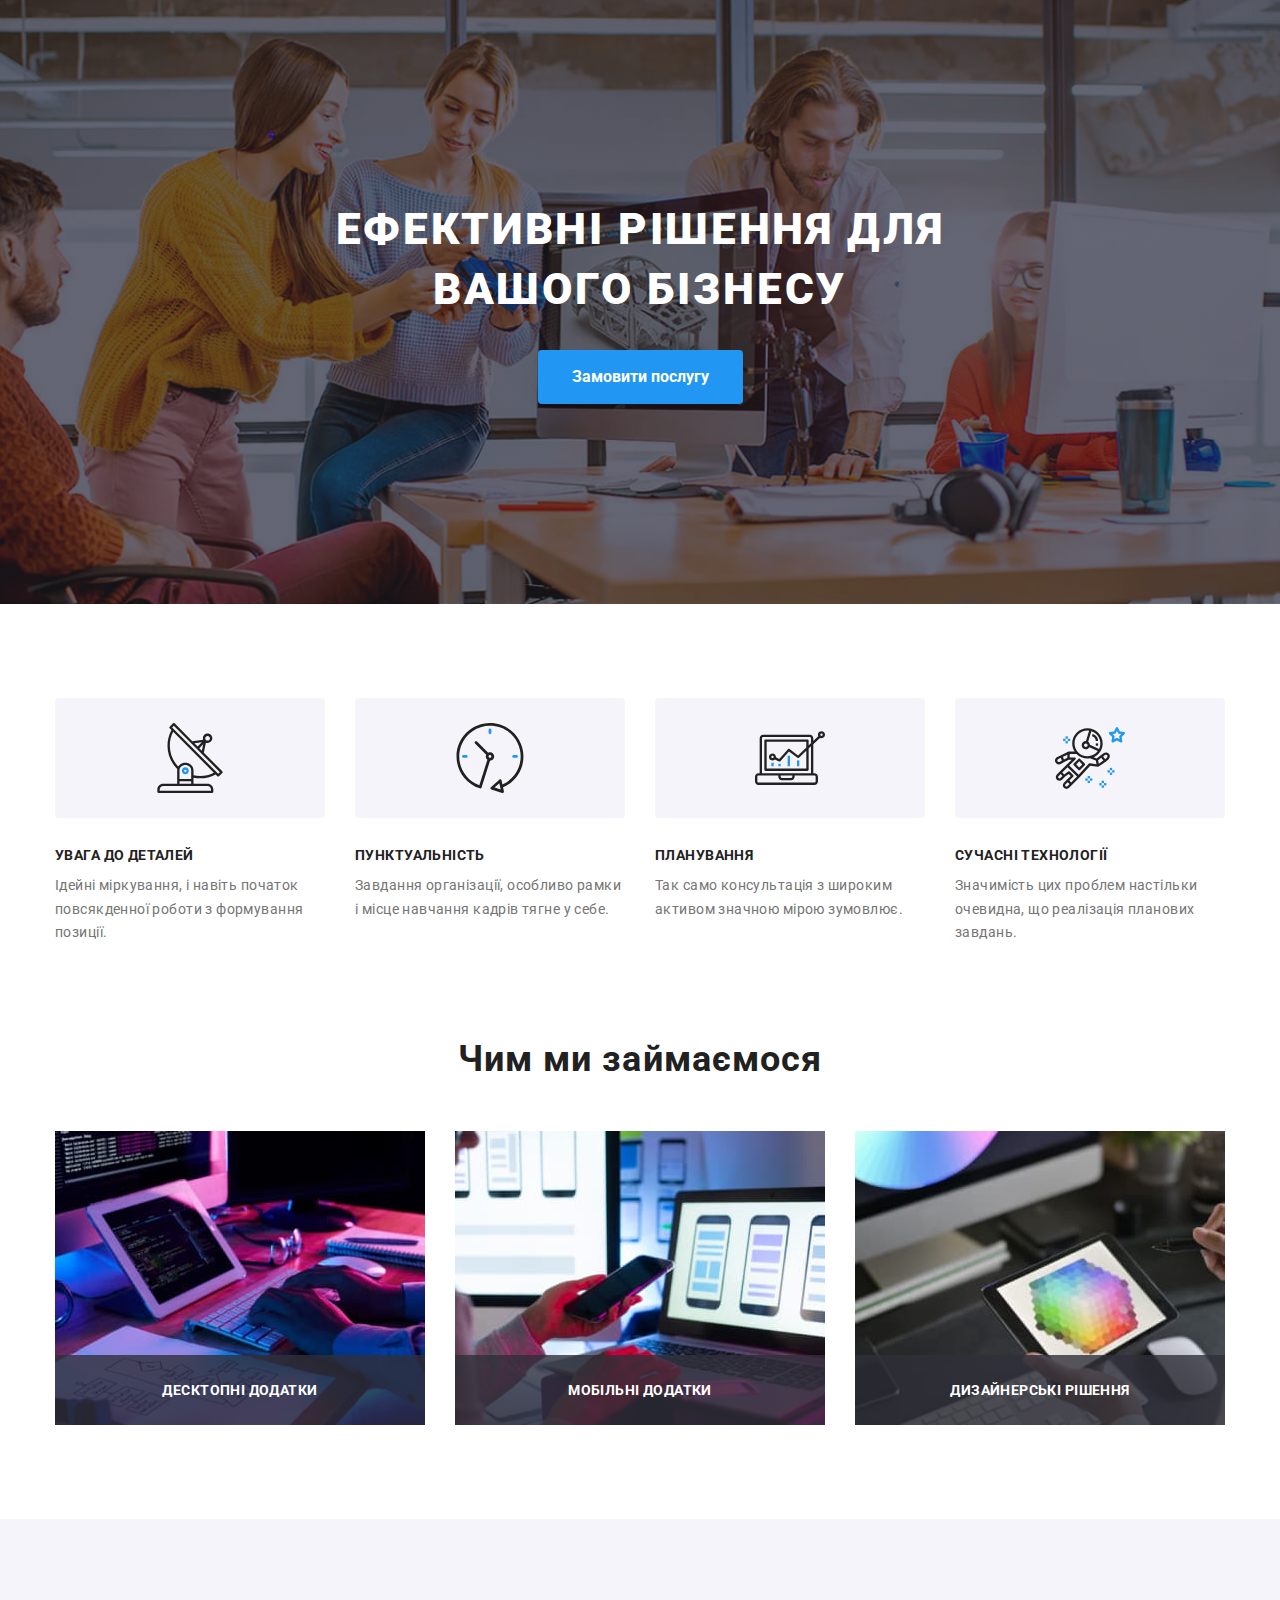
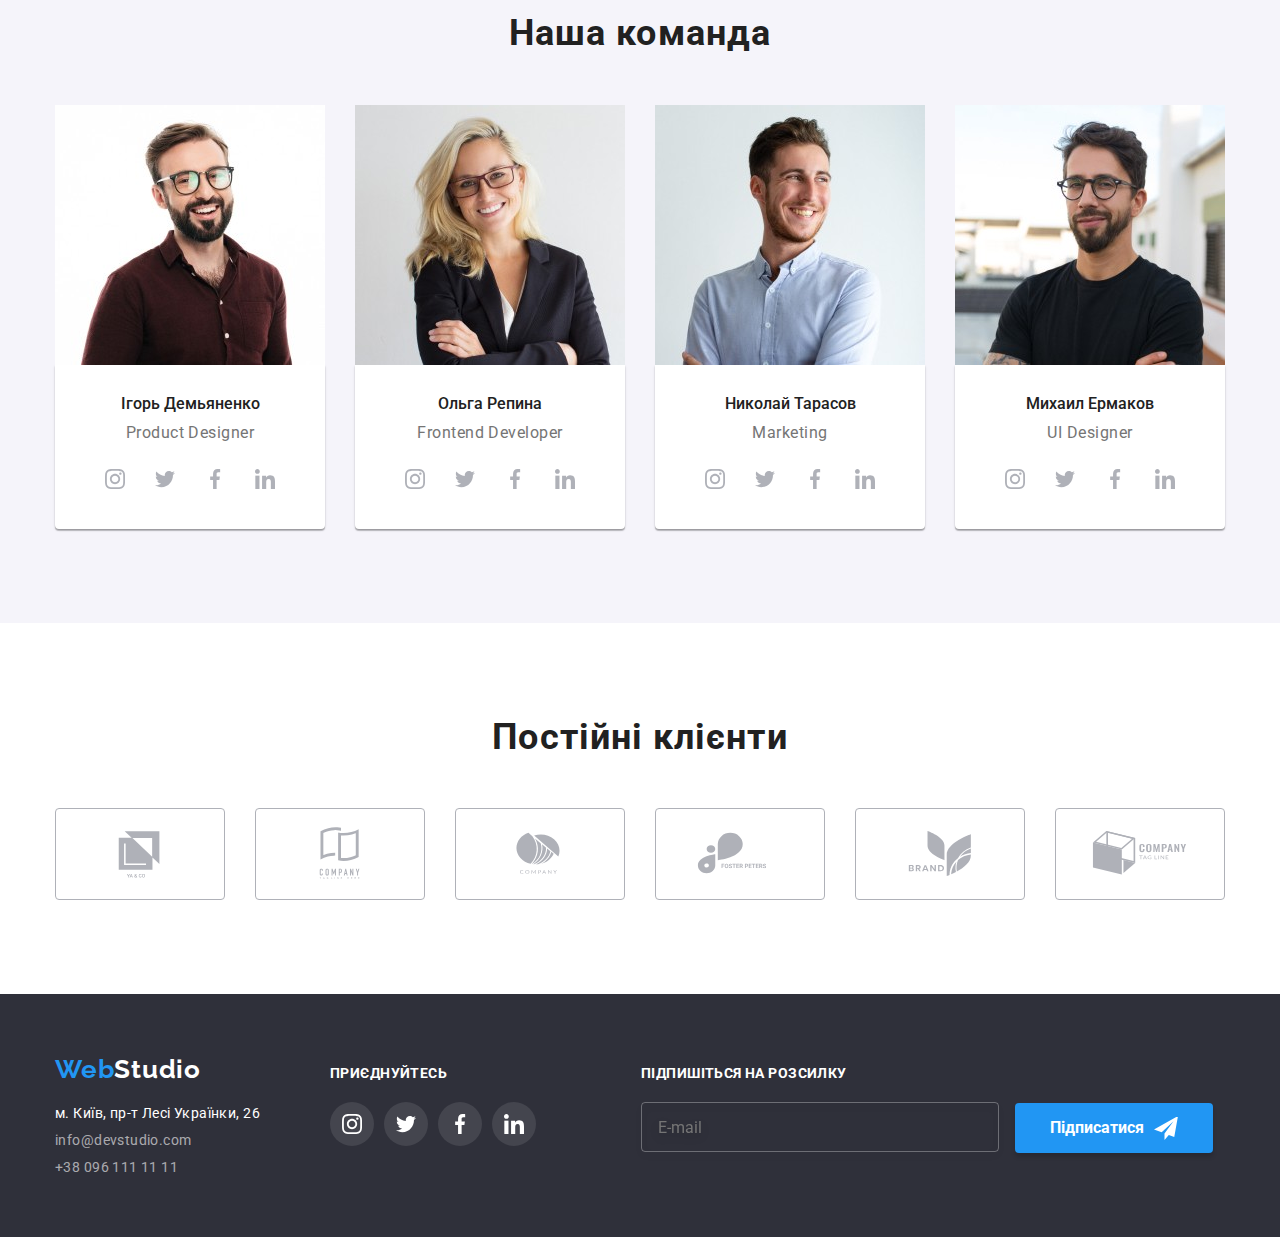
==== commit a1761864: "hero edits" ====
--- a/index.html
+++ b/index.html
@@ -67,13 +67,15 @@
     <main>
       <!--Него section-->
       <section class="hero">
-        <div class="hero__container container">
-          <h1 class="hero__title">
-            Ефективні рішення для<br />
-            вашого бізнесу
-          </h1>
-
-          <button class="hero__btn" data-modal-open type="button">Замовити послугу</button>
+        <div class="hero_overlay">
+          <div class="hero__container container">
+            <h1 class="hero__title">
+              Ефективні рішення для<br />
+              вашого бізнесу
+            </h1>
+
+            <button class="hero__btn" data-modal-open type="button">Замовити послугу</button>
+          </div>
         </div>
       </section>
 
--- a/css/main.min.css
+++ b/css/main.min.css
@@ -1 +1 @@
-:root{--primery-text-color: #212121;--secondary-text-color: #757575;--accent-text-color: #2196f3;--white-text-color: #ffffff;--accent-color: #2196f3;--primery-bgc-color: #ffffff;--secondary-bgc-color: #2f303a;--anim-hover: 250ms cubic-bezier(0.4, 0, 0.2, 1)}.visually-hidden{position:absolute;white-space:nowrap;width:1px;height:1px;overflow:hidden;border:0;padding:0;clip:rect(0 0 0 0);-webkit-clip-path:inset(50%);clip-path:inset(50%);margin:-1px}body{font-family:Roboto,sans-serif}.no-scroll{overflow:hidden}h1,h2,h3,h4,h5,p{margin:0}img{display:block}.link{text-decoration:none}.list{list-style:none;padding:0;margin:0}.section{padding-top:94px;padding-bottom:94px}.container{margin-left:auto;margin-right:auto;padding-left:15px;padding-right:15px}@media screen and (min-width: 480px){.container{width:480px}}@media screen and (min-width: 768px){.container{width:768px}}@media screen and (min-width: 1200px){.container{width:1200px}}.section-title{font-weight:700;font-size:28px;line-height:1.16;text-align:center;letter-spacing:.03em;color:var(--primery-text-color);margin-bottom:30px}@media screen and (min-width: 768px){.section-title{font-size:36px;margin-bottom:50px}}.hero__btn{display:block;font-weight:700;font-size:16px;line-height:1.875;font-family:inherit;color:var(--white-text-color);background-color:var(--accent-color);cursor:pointer;margin-left:auto;margin-right:auto;padding:10px 32px;-webkit-box-shadow:0px 4px 4px rgba(0,0,0,.15);box-shadow:0px 4px 4px rgba(0,0,0,.15);border-radius:4px;border-color:rgba(0,0,0,0);-webkit-transition:background-color var(--anim-hover);transition:background-color var(--anim-hover)}.hero__btn:hover,.hero__btn:focus{background-color:#188ce8}.logo{color:#000;font-family:"Raleway";font-weight:700;font-size:24px;line-height:1.19;letter-spacing:.03em;text-align:center}@media screen and (min-width: 1200px){.logo{font-size:26px;text-align:left}}.logo__accent{color:var(--accent-text-color)}@media screen and (min-width: 768px){.header__logo{margin-right:87px}}@media screen and (min-width: 1200px){.header__logo{margin-right:92px}}.footer__logo{display:block;color:var(--white-text-color);margin-right:0;margin-bottom:20px}.nav{display:-webkit-box;display:-ms-flexbox;display:flex;-webkit-box-align:center;-ms-flex-align:center;align-items:center}.nav__list{display:-webkit-box;display:-ms-flexbox;display:flex}.nav__item{font-weight:500;font-size:14px;line-height:1.14;letter-spacing:.02em;margin-right:50px}.nav__item__item:last-child{margin-right:0}.nav__link{display:block;padding-top:32px;padding-bottom:32px;color:var(--primery-text-color);-webkit-transition:color var(--anim-hover);transition:color var(--anim-hover)}.nav__link--current{color:var(--accent-text-color);position:relative}.nav__link--current::after{content:"";display:block;width:100%;height:4px;background-color:#2196f3;border-radius:2px;position:absolute;bottom:0}.nav__link:hover,.nav__link:focus{color:var(--accent-text-color)}.socials__link{display:-webkit-box;display:-ms-flexbox;display:flex;-webkit-box-align:center;-ms-flex-align:center;align-items:center;-webkit-box-pack:center;-ms-flex-pack:center;justify-content:center;width:40px;height:40px;border-radius:50%;color:#afb1b8;-webkit-transition:background-color var(--anim-hover),color var(--anim-hover);transition:background-color var(--anim-hover),color var(--anim-hover)}.socials__link:hover,.socials__link:focus{background-color:var(--accent-color);color:#fff}.socials__icon{fill:currentColor}.address{margin-bottom:60px;text-align:center}@media screen and (min-width: 768px){.address{margin-bottom:0;text-align:left}}.address__location,.address__mail,.address__phone{font-family:"Roboto";font-style:normal;font-weight:400;font-size:14px;line-height:1.2727272727;letter-spacing:.03em;color:#fff;-webkit-transition:color var(--anim-hover);transition:color var(--anim-hover)}.address a{display:block;margin-bottom:9px}.address a:last-child{margin-bottom:0px}.address__location{color:var(--white-text-color)}.address__mail,.address__phone{color:rgba(255,255,255,.6)}.address__location:focus,.address__mail:focus,.address__phone:focus,.address__location:hover,.address__mail:hover,.address__phone:hover{color:var(--accent-text-color)}.header{background-color:var(rimery-bgc-color);border-bottom:1px solid #ececec}.header__container{display:-webkit-box;display:-ms-flexbox;display:flex;-webkit-box-align:center;-ms-flex-align:center;align-items:center}.header-contacts{display:-webkit-box;display:-ms-flexbox;display:flex;margin-left:auto}.header-contacts__item{margin-right:50px;display:-webkit-box;display:-ms-flexbox;display:flex;-webkit-box-align:center;-ms-flex-align:center;align-items:center;gap:10px}.header-contacts__mail,.header-contacts__phone{font-weight:500;font-size:14px;line-height:1.14;letter-spacing:.02em;padding-top:32px;padding-bottom:32px;color:var(--secondary-text-color);display:-webkit-box;display:-ms-flexbox;display:flex;-webkit-box-align:center;-ms-flex-align:center;align-items:center;-webkit-transition:color var(--anim-hover);transition:color var(--anim-hover)}.header-contacts__item{display:-webkit-box;display:-ms-flexbox;display:flex;-ms-flex-wrap:nowrap;flex-wrap:nowrap}.header-contacts__mail:hover,.header-contacts__phone:hover,.header-contacts__mail:focus,.header-contacts__phone:focus{color:var(--accent-text-color)}.header-contacts__icon{margin-right:10px;fill:currentColor}.hero{margin-left:auto;margin-right:auto;background-color:var(--secondary-bgc-color);background-repeat:no-repeat;background-position:center,center;background-image:-webkit-gradient(linear, left top, left bottom, from(rgba(47, 48, 58, 0.4)), to(rgba(47, 48, 58, 0.4))),url("../images/hero/img@2x_sm.jpg");background-image:linear-gradient(to bottom, rgba(47, 48, 58, 0.4), rgba(47, 48, 58, 0.4)),url("../images/hero/img@2x_sm.jpg")}@media screen and (min-device-pixel-ratio: 2),screen and (-webkit-min-device-pixel-ratio: 2),screen and (min-resolution: 192dpi),screen and (min-resolution: 2dppx){.hero{background-image:-webkit-gradient(linear, left top, left bottom, from(rgba(47, 48, 58, 0.4)), to(rgba(47, 48, 58, 0.4))),url("../images/hero/img@2x_sm.jpg");background-image:linear-gradient(to bottom, rgba(47, 48, 58, 0.4), rgba(47, 48, 58, 0.4)),url("../images/hero/img@2x_sm.jpg")}}@media screen and (min-width: 768px){.hero{background-image:-webkit-gradient(linear, left top, left bottom, from(rgba(47, 48, 58, 0.4)), to(rgba(47, 48, 58, 0.4))),url("../images/hero/img@1x_md.jpg");background-image:linear-gradient(to bottom, rgba(47, 48, 58, 0.4), rgba(47, 48, 58, 0.4)),url("../images/hero/img@1x_md.jpg")}}@media screen and (min-width: 768px)and (min-device-pixel-ratio: 2),screen and (min-width: 768px)and (-webkit-min-device-pixel-ratio: 2),screen and (min-width: 768px)and (min-resolution: 192dpi),screen and (min-width: 768px)and (min-resolution: 2dppx){.hero{background-image:-webkit-gradient(linear, left top, left bottom, from(rgba(47, 48, 58, 0.4)), to(rgba(47, 48, 58, 0.4))),url("../images/hero/img@2x_md.jpg");background-image:linear-gradient(to bottom, rgba(47, 48, 58, 0.4), rgba(47, 48, 58, 0.4)),url("../images/hero/img@2x_md.jpg")}}@media screen and (min-width: 1200px){.hero{background-image:-webkit-gradient(linear, left top, left bottom, from(rgba(47, 48, 58, 0.4)), to(rgba(47, 48, 58, 0.4))),url("../images/hero/Img@1x_lg.jpg");background-image:linear-gradient(to bottom, rgba(47, 48, 58, 0.4), rgba(47, 48, 58, 0.4)),url("../images/hero/Img@1x_lg.jpg")}}@media screen and (min-width: 1200px)and (min-device-pixel-ratio: 2),screen and (min-width: 1200px)and (-webkit-min-device-pixel-ratio: 2),screen and (min-width: 1200px)and (min-resolution: 192dpi),screen and (min-width: 1200px)and (min-resolution: 2dppx){.hero{background-image:-webkit-gradient(linear, left top, left bottom, from(rgba(47, 48, 58, 0.4)), to(rgba(47, 48, 58, 0.4))),url("../images/hero/img@2x_lg.jpg");background-image:linear-gradient(to bottom, rgba(47, 48, 58, 0.4), rgba(47, 48, 58, 0.4)),url("../images/hero/img@2x_lg.jpg")}}.hero__container{padding-top:118px;padding-bottom:118px}@media screen and (min-width: 1200px){.hero__container{padding-top:200px;padding-bottom:200px}}.hero__title{font-weight:900;font-size:26px;line-height:1.36;text-align:center;letter-spacing:.06em;text-transform:uppercase;color:var(--white-text-color);margin-top:0;margin-bottom:30px}@media screen and (min-width: 1200px){.hero__title{font-size:44px}}.about{padding-top:60px;padding-bottom:60px}@media screen and (min-width: 1200px){.about{padding-top:94px;padding-bottom:94px}}@media screen and (min-width: 768px){.about__list{display:-webkit-box;display:-ms-flexbox;display:flex;gap:30px;-ms-flex-wrap:wrap;flex-wrap:wrap;-webkit-box-pack:center;-ms-flex-pack:center;justify-content:center}}.about__item{margin-bottom:30px}.about__item:last-child{margin-bottom:0}@media screen and (min-width: 768px){.about__item{-ms-flex-preferred-size:calc((100% - 30 * (2 - 1)) / 2);flex-basis:calc((100% - 30 * (2 - 1)) / 2);margin-bottom:0}}@media screen and (min-width: 1200px){.about__item{-ms-flex-preferred-size:calc((100% - 30 * (4 - 1)) / 4);flex-basis:calc((100% - 30 * (4 - 1)) / 4);margin-bottom:0}}.about__thumb{max-width:450px;min-height:120px;background-color:#f5f4fa;border-radius:4px;display:-webkit-box;display:-ms-flexbox;display:flex;-webkit-box-align:center;-ms-flex-align:center;align-items:center;-webkit-box-pack:center;-ms-flex-pack:center;justify-content:center;margin-bottom:30px}@media screen and (min-width: 768px){.about__thumb{max-width:345px}}@media screen and (min-width: 1200px){.about__thumb{max-width:270px}}.about__thumb:last-child{margin-bottom:0}.about__title{font-weight:700;font-size:14px;line-height:1.14;letter-spacing:.03em;text-transform:uppercase;color:var(--primery-text-color);margin-bottom:10px;text-align:center}@media screen and (min-width: 768px){.about__title{text-align:left}}.about__desc{font-size:14px;line-height:1.71;letter-spacing:.03em;color:var(--secondary-text-color);width:100%;text-align:center}@media screen and (min-width: 768px){.about__desc{text-align:left;width:354px}}@media screen and (min-width: 1200px){.about__desc{width:270px}}.occupation{display:none}@media screen and (min-width: 1200px){.occupation{display:block;padding-top:0;padding-bottom:94px}}.occupation__list{display:-webkit-box;display:-ms-flexbox;display:flex;gap:30px}.occupation__img{display:block}.occupation__thumb{position:relative}.occupation__label{position:absolute;bottom:0;width:100%;text-align:center;padding-top:27px;padding-bottom:27px;font-weight:700;font-size:14px;line-height:1.1428571429;letter-spacing:.03em;text-transform:uppercase;color:#fff;background:rgba(47,48,58,.8)}.team{padding-top:60px;padding-bottom:60px;background-color:#f5f4fa}@media screen and (min-width: 1200px){.team{padding-top:94px;padding-bottom:94px}}@media screen and (min-width: 768px){.team__list{display:-webkit-box;display:-ms-flexbox;display:flex;gap:30px;-ms-flex-wrap:wrap;flex-wrap:wrap}}.team__item{margin-bottom:30px}@media screen and (min-width: 768px){.team__item{-ms-flex-preferred-size:calc((100% - 30 * (2 - 1)) / 2);flex-basis:calc((100% - 30 * (2 - 1)) / 2);margin-bottom:0}}@media screen and (min-width: 1200px){.team__item{-ms-flex-preferred-size:calc((100% - 30 * (4 - 1)) / 4);flex-basis:calc((100% - 30 * (4 - 1)) / 4);margin-bottom:0}}.team__wrapper{padding-top:30px;padding-bottom:24px;background-color:#fff;-webkit-box-shadow:0px 1px 3px rgba(0,0,0,.12),0px 1px 1px rgba(0,0,0,.14),0px 2px 1px rgba(0,0,0,.2);box-shadow:0px 1px 3px rgba(0,0,0,.12),0px 1px 1px rgba(0,0,0,.14),0px 2px 1px rgba(0,0,0,.2);border-radius:0px 0px 4px 4px}@media screen and (min-width: 768px){.team__wrapper{padding-bottom:24px}}@media screen and (min-width: 1200px){.team__wrapper{padding-bottom:30px}}.team__employee{font-weight:500;font-size:16px;line-height:1.18;color:var(--primery-text-color);text-align:center;margin-bottom:10px}.team__profession{display:block;font-weight:400;font-size:16px;line-height:1.18;text-align:center;letter-spacing:.03em;color:var(--secondary-text-color);margin-bottom:16px}.team__socials{display:-webkit-box;display:-ms-flexbox;display:flex;-webkit-box-align:center;-ms-flex-align:center;align-items:center;-webkit-box-pack:center;-ms-flex-pack:center;justify-content:center;gap:10px}.clients{padding-top:60px;padding-bottom:60px}@media screen and (min-width: 1200px){.clients{padding-top:94px;padding-bottom:94px}}.clients__list{display:-webkit-box;display:-ms-flexbox;display:flex;-ms-flex-wrap:wrap;flex-wrap:wrap;-webkit-box-pack:center;-ms-flex-pack:center;justify-content:center;gap:30px}.clients__item{display:-webkit-box;display:-ms-flexbox;display:flex;-ms-flex-preferred-size:calc((100% - 30 * (2 - 1)) / 2);flex-basis:calc((100% - 30 * (2 - 1)) / 2)}@media screen and (min-width: 768px){.clients__item{-ms-flex-preferred-size:calc((100% - 30 * (3 - 1)) / 3);flex-basis:calc((100% - 30 * (3 - 1)) / 3);margin-bottom:0}}@media screen and (min-width: 1200px){.clients__item{-ms-flex-preferred-size:calc((100% - 30 * (4 - 1)) / 4);flex-basis:calc((100% - 30 * (4 - 1)) / 4)}}.clients__link{display:-webkit-box;display:-ms-flexbox;display:flex;width:170px;height:92px;border:1px solid #afb1b8;border-radius:4px;-webkit-box-align:center;-ms-flex-align:center;align-items:center;-webkit-box-pack:center;-ms-flex-pack:center;justify-content:center;color:#afb1b8;-webkit-transition:color var(--anim-hover),border var(--anim-hover);transition:color var(--anim-hover),border var(--anim-hover)}.clients__link:hover,.clients__link:focus{color:var(--accent-text-color);border:1px solid var(--accent-text-color)}.clients__icon{fill:currentColor}.footer{background-color:var(--secondary-bgc-color);padding-top:60px;padding-bottom:60px}@media screen and (min-width: 768px){.footer__container{display:-webkit-box;display:-ms-flexbox;display:flex;-webkit-box-align:baseline;-ms-flex-align:baseline;align-items:baseline;-ms-flex-wrap:wrap;flex-wrap:wrap;-ms-flex-pack:distribute;justify-content:space-around}}@media screen and (min-width: 1200px){.footer__container{-webkit-box-pack:start;-ms-flex-pack:start;justify-content:flex-start}}@media screen and (min-width: 1200px){.footer__contacts{margin-right:70px}}.footer__title,.subcription__title{font-family:"Roboto";font-weight:700;font-size:14px;line-height:1.2142857143;letter-spacing:.03em;text-transform:uppercase;color:var(--white-text-color);margin-bottom:20px;text-align:center}@media screen and (min-width: 1200px){.footer__title,.subcription__title{text-align:left}}.footer__wrapper{margin-bottom:60px}@media screen and (min-width: 1200px){.footer__wrapper{margin-right:93px;margin-bottom:0}}.footer__list{display:-webkit-box;display:-ms-flexbox;display:flex;-ms-flex-line-pack:center;align-content:center;gap:10px;-webkit-box-pack:center;-ms-flex-pack:center;justify-content:center}.footer__socials-link{width:44px;height:44px;border-radius:50%;background-color:rgba(255,255,255,.1);color:var(--white-text-color);display:-webkit-box;display:-ms-flexbox;display:flex;-webkit-box-align:center;-ms-flex-align:center;align-items:center;-webkit-box-pack:center;-ms-flex-pack:center;justify-content:center;-webkit-transition:background-color var(--anim-hover);transition:background-color var(--anim-hover)}.footer__socials-link:focus,.footer__socials-link:hover{background-color:#2196f3}.footer__icon{fill:currentColor}.subcription{margin:0 auto;display:-webkit-box;display:-ms-flexbox;display:flex}@media screen and (min-width: 1200px){.subcription{margin-left:auto}}.subcription__form{display:-webkit-box;display:-ms-flexbox;display:flex;-webkit-box-orient:vertical;-webkit-box-direction:normal;-ms-flex-direction:column;flex-direction:column;-webkit-box-align:center;-ms-flex-align:center;align-items:center}.subcription__input{width:100%;height:50px;border:1px solid rgba(255,255,255,.3);-webkit-filter:drop-shadow(0px 4px 4px rgba(0, 0, 0, 0.15));filter:drop-shadow(0px 4px 4px rgba(0, 0, 0, 0.15));border-radius:4px;background-color:rgba(0,0,0,0);padding:15px 16px;margin-right:12px;outline:none;color:var(--white-text-color);-webkit-transition:border-color var(--anim-hover);transition:border-color var(--anim-hover);margin-bottom:20px}@media screen and (min-width: 1200px){.subcription__input{margin-bottom:0;width:358px}}.subcription__input:focus{border-color:#eee}.subcription__btn{display:inline-block;width:198px;height:50px;padding:10px 28px;font-weight:700;font-size:16px;line-height:1.875;font-family:inherit;color:var(--white-text-color);cursor:pointer;background:#2196f3;-webkit-box-shadow:0px 4px 4px rgba(0,0,0,.15);box-shadow:0px 4px 4px rgba(0,0,0,.15);border-radius:4px;border-color:rgba(0,0,0,0);-webkit-box-align:center;-ms-flex-align:center;align-items:center;-webkit-box-pack:center;-ms-flex-pack:center;justify-content:center}@media screen and (min-width: 768px){.subcription__btn{display:-webkit-inline-box;display:-ms-inline-flexbox;display:inline-flex}}.subcription__btn>span{margin-right:10px}.backdrop{position:fixed;top:0;left:0;width:100%;height:100%;background-color:rgba(0,0,0,.2);z-index:1000;-webkit-transition:opacity 500ms ease-in-out,visibility 500ms ease-in-out;transition:opacity 500ms ease-in-out,visibility 500ms ease-in-out}.backdrop--is-hidden{opacity:0;visibility:hidden;pointer-events:none}.modal{position:absolute;top:50%;left:50%;-webkit-transform:translate(-50%, -50%) scale(1);transform:translate(-50%, -50%) scale(1);width:528px;background-color:#fff;-webkit-box-shadow:0px 1px 3px rgba(0,0,0,.12),0px 1px 1px rgba(0,0,0,.14),0px 2px 1px rgba(0,0,0,.2);box-shadow:0px 1px 3px rgba(0,0,0,.12),0px 1px 1px rgba(0,0,0,.14),0px 2px 1px rgba(0,0,0,.2);border-radius:4px;padding:40px;-webkit-transition:opacity 500ms ease-in-out 200ms,-webkit-transform 500ms ease-in-out 200ms;transition:opacity 500ms ease-in-out 200ms,-webkit-transform 500ms ease-in-out 200ms;transition:transform 500ms ease-in-out 200ms,opacity 500ms ease-in-out 200ms;transition:transform 500ms ease-in-out 200ms,opacity 500ms ease-in-out 200ms,-webkit-transform 500ms ease-in-out 200ms}.backdrop--is-hidden .modal{-webkit-transform:translate(-30%, -30%) scale(0.3) rotate(1turn);transform:translate(-30%, -30%) scale(0.3) rotate(1turn)}.modal__btn--close{position:absolute;top:8px;right:8px;display:-webkit-box;display:-ms-flexbox;display:flex;-webkit-box-align:center;-ms-flex-align:center;align-items:center;-webkit-box-pack:center;-ms-flex-pack:center;justify-content:center;width:30px;height:30px;padding:0;border:1px solid rgba(0,0,0,.1);border-radius:50%;background-color:rgba(0,0,0,0);cursor:pointer}.modal__btn--close>.modal__icon--close{fill:#000;-webkit-transition:fill var(--anim-hover);transition:fill var(--anim-hover)}.modal__btn--close:focus>.modal__icon--close,.modal__btn--close:hover>.modal__icon--close{fill:var(--accent-color)}.modal__form{display:-webkit-box;display:-ms-flexbox;display:flex;-webkit-box-orient:vertical;-webkit-box-direction:normal;-ms-flex-direction:column;flex-direction:column;-webkit-box-align:center;-ms-flex-align:center;align-items:center}.modal__title{font-weight:700;font-size:20px;line-height:1.15;text-align:center;letter-spacing:.03em;color:#212121;margin-bottom:12px}.modal__field{display:block;position:relative;margin-bottom:10px}.modal__field--last{margin-bottom:20px}.modal__desc{display:block;font-weight:400;font-size:12px;line-height:1.1666666667;letter-spacing:.01em;color:#757575;margin-bottom:4px}.modal__input{height:40px;width:448px;border:1px solid rgba(33,33,33,.2);border-radius:4px;padding:12px 42px;cursor:pointer;outline:none;-webkit-transition:border-color var(--anim-hover),fill var(--anim-hover);transition:border-color var(--anim-hover),fill var(--anim-hover)}.modal__input:focus{border-color:#188ce8}.modal__textarea{resize:none;width:448px;height:120px;border:1px solid rgba(33,33,33,.2);border-radius:4px;font-weight:400;font-size:12px;line-height:14px;letter-spacing:.01em;color:#000;padding:12px 16px;outline:none;-webkit-transition:border-color var(--anim-hover);transition:border-color var(--anim-hover)}.modal__textarea:focus{border-color:#188ce8}.modal__input-icon{position:absolute;top:28px;left:12px;fill:#000}.modal__input:focus+.modal__input-icon{fill:#188ce8}.modal__agreement{display:-webkit-box;display:-ms-flexbox;display:flex;-webkit-box-align:baseline;-ms-flex-align:baseline;align-items:baseline;gap:9px;font-weight:400;font-size:14px;line-height:1.7142857143;letter-spacing:.03em;color:#757575;margin-bottom:30px;padding-left:9px;position:relative}.modal__text{-webkit-user-select:none;-moz-user-select:none;-ms-user-select:none;user-select:none}.modal__link{color:var(--accent-text-color);text-decoration:underline}.modal__btn--submit{display:block;font-weight:700;font-size:16px;line-height:1.875;font-family:inherit;color:var(--white-text-color);background-color:var(--accent-color);cursor:pointer;margin-left:0 auto;padding:10px 52px;-webkit-box-shadow:0px 4px 4px rgba(0,0,0,.15);box-shadow:0px 4px 4px rgba(0,0,0,.15);border-radius:4px;border-color:rgba(0,0,0,0)}.modal__agreement-icon{-ms-flex-item-align:center;align-self:center}.modal__agreement-icon--check{opacity:0}.modal__agreement-input:checked+.modal__agreement-icon .modal__agreement-icon--check{opacity:1}.modal__agreement-input--visuaaly-hidden{position:absolute;white-space:nowrap;width:1px;height:1px;overflow:hidden;border:0;padding:0;clip:rect(0 0 0 0);-webkit-clip-path:inset(50%);clip-path:inset(50%);margin:-1px}.filter-btn{display:block;max-width:150px;min-width:25px;min-height:26px;padding:6px 22px;font-weight:500;font-size:16px;line-height:1.62;text-align:center;letter-spacing:.03em;font-family:inherit;color:var(--primery-text-color);background-color:#f5f4fa;cursor:pointer;border:none;border-radius:4px;-webkit-transition:color var(--anim-hover),background-color var(--anim-hover);transition:color var(--anim-hover),background-color var(--anim-hover)}.filter-btn:hover,.filter-btn:focus{color:var(--white-text-color);background-color:var(--accent-color);-webkit-box-shadow:0px 3px 1px rgba(0,0,0,.1),0px 1px 2px rgba(0,0,0,.08),0px 2px 2px rgba(0,0,0,.12);box-shadow:0px 3px 1px rgba(0,0,0,.1),0px 1px 2px rgba(0,0,0,.08),0px 2px 2px rgba(0,0,0,.12)}.filter-active-btn{background-color:var(--accent-color);color:var(--white-text-color)}.filter-list{display:-webkit-box;display:-ms-flexbox;display:flex;margin-bottom:50px;-webkit-box-pack:center;-ms-flex-pack:center;justify-content:center;gap:8px}.portfolio-title{font-weight:700;font-size:18px;line-height:2;letter-spacing:.06em;color:var(--primery-text-color);margin-bottom:4px}.portfolio-subtitle{font-weight:400;font-size:16px;line-height:1.88;letter-spacing:.03em;color:var(--secondary-text-color)}.portfolio-list{display:-webkit-box;display:-ms-flexbox;display:flex;-ms-flex-wrap:wrap;flex-wrap:wrap;gap:30px}.portfolio-item{-ms-flex-preferred-size:calc((100% - 30 * (3 - 1)) / 3);flex-basis:calc((100% - 30 * (3 - 1)) / 3);-webkit-transition:-webkit-box-shadow var(--anim-hover);transition:-webkit-box-shadow var(--anim-hover);transition:box-shadow var(--anim-hover);transition:box-shadow var(--anim-hover), -webkit-box-shadow var(--anim-hover)}.portfolio-item:hover,.portfolio-item:focus{-webkit-box-shadow:0px 1px 1px rgba(0,0,0,.12),0px 4px 4px rgba(0,0,0,.06),1px 4px 6px rgba(0,0,0,.16);box-shadow:0px 1px 1px rgba(0,0,0,.12),0px 4px 4px rgba(0,0,0,.06),1px 4px 6px rgba(0,0,0,.16)}.portfolio-img{display:block;margin-bottom:-2px}.portfolio-overlay{position:relative;overflow:hidden}.overlay{position:absolute;top:0;left:0;width:100%;background-color:rgba(33,150,243,.9);-webkit-transform:translateY(100%);transform:translateY(100%);-webkit-transition:-webkit-transform 500ms ease-in;transition:-webkit-transform 500ms ease-in;transition:transform 500ms ease-in;transition:transform 500ms ease-in, -webkit-transform 500ms ease-in}.portfolio-link:hover .overlay{-webkit-transform:translateY(0);transform:translateY(0)}.overlay-text{font-weight:400;font-size:18px;line-height:1.5555555556;letter-spacing:.03em;padding:63px 24px;color:#fff;-webkit-user-select:none;-moz-user-select:none;-ms-user-select:none;user-select:none}.portfolio-wrapper{padding:20px 24px;border:1px solid #eee;border-top:none}/*# sourceMappingURL=main.min.css.map */+:root{--primery-text-color: #212121;--secondary-text-color: #757575;--accent-text-color: #2196f3;--white-text-color: #ffffff;--accent-color: #2196f3;--primery-bgc-color: #ffffff;--secondary-bgc-color: #2f303a;--anim-hover: 250ms cubic-bezier(0.4, 0, 0.2, 1)}.visually-hidden{position:absolute;white-space:nowrap;width:1px;height:1px;overflow:hidden;border:0;padding:0;clip:rect(0 0 0 0);-webkit-clip-path:inset(50%);clip-path:inset(50%);margin:-1px}body{font-family:Roboto,sans-serif}.no-scroll{overflow:hidden}h1,h2,h3,h4,h5,p{margin:0}img{display:block;max-width:100%;height:auto}.link{text-decoration:none}.list{list-style:none;padding:0;margin:0}.section{padding-top:94px;padding-bottom:94px}.container{margin-left:auto;margin-right:auto;padding-left:15px;padding-right:15px}@media screen and (min-width: 480px){.container{width:480px}}@media screen and (min-width: 768px){.container{width:768px}}@media screen and (min-width: 1200px){.container{width:1200px}}.section-title{font-weight:700;font-size:28px;line-height:1.16;text-align:center;letter-spacing:.03em;color:var(--primery-text-color);margin-bottom:30px}@media screen and (min-width: 768px){.section-title{font-size:36px;margin-bottom:50px}}.hero__btn{display:block;font-weight:700;font-size:16px;line-height:1.875;font-family:inherit;color:var(--white-text-color);background-color:var(--accent-color);cursor:pointer;margin-left:auto;margin-right:auto;padding:10px 32px;-webkit-box-shadow:0px 4px 4px rgba(0,0,0,.15);box-shadow:0px 4px 4px rgba(0,0,0,.15);border-radius:4px;border-color:rgba(0,0,0,0);-webkit-transition:background-color var(--anim-hover);transition:background-color var(--anim-hover)}.hero__btn:hover,.hero__btn:focus{background-color:#188ce8}.logo{color:#000;font-family:"Raleway";font-weight:700;font-size:24px;line-height:1.19;letter-spacing:.03em;text-align:center}@media screen and (min-width: 1200px){.logo{font-size:26px;text-align:left}}.logo__accent{color:var(--accent-text-color)}@media screen and (min-width: 768px){.header__logo{margin-right:87px}}@media screen and (min-width: 1200px){.header__logo{margin-right:92px}}.footer__logo{display:block;color:var(--white-text-color);margin-right:0;margin-bottom:20px}.nav{display:-webkit-box;display:-ms-flexbox;display:flex;-webkit-box-align:center;-ms-flex-align:center;align-items:center}.nav__list{display:-webkit-box;display:-ms-flexbox;display:flex}.nav__item{font-weight:500;font-size:14px;line-height:1.14;letter-spacing:.02em;margin-right:50px}.nav__item__item:last-child{margin-right:0}.nav__link{display:block;padding-top:32px;padding-bottom:32px;color:var(--primery-text-color);-webkit-transition:color var(--anim-hover);transition:color var(--anim-hover)}.nav__link--current{color:var(--accent-text-color);position:relative}.nav__link--current::after{content:"";display:block;width:100%;height:4px;background-color:#2196f3;border-radius:2px;position:absolute;bottom:0}.nav__link:hover,.nav__link:focus{color:var(--accent-text-color)}.socials__link{display:-webkit-box;display:-ms-flexbox;display:flex;-webkit-box-align:center;-ms-flex-align:center;align-items:center;-webkit-box-pack:center;-ms-flex-pack:center;justify-content:center;width:40px;height:40px;border-radius:50%;color:#afb1b8;-webkit-transition:background-color var(--anim-hover),color var(--anim-hover);transition:background-color var(--anim-hover),color var(--anim-hover)}.socials__link:hover,.socials__link:focus{background-color:var(--accent-color);color:#fff}.socials__icon{fill:currentColor}.address{margin-bottom:60px;text-align:center}@media screen and (min-width: 768px){.address{margin-bottom:0;text-align:left}}.address__location,.address__mail,.address__phone{font-family:"Roboto";font-style:normal;font-weight:400;font-size:14px;line-height:1.2727272727;letter-spacing:.03em;color:#fff;-webkit-transition:color var(--anim-hover);transition:color var(--anim-hover)}.address a{display:block;margin-bottom:9px}.address a:last-child{margin-bottom:0px}.address__location{color:var(--white-text-color)}.address__mail,.address__phone{color:rgba(255,255,255,.6)}.address__location:focus,.address__mail:focus,.address__phone:focus,.address__location:hover,.address__mail:hover,.address__phone:hover{color:var(--accent-text-color)}.header{background-color:var(rimery-bgc-color);border-bottom:1px solid #ececec}.header__container{display:-webkit-box;display:-ms-flexbox;display:flex;-webkit-box-align:center;-ms-flex-align:center;align-items:center}.header-contacts{display:-webkit-box;display:-ms-flexbox;display:flex;margin-left:auto}.header-contacts__item{margin-right:50px;display:-webkit-box;display:-ms-flexbox;display:flex;-webkit-box-align:center;-ms-flex-align:center;align-items:center;gap:10px}.header-contacts__mail,.header-contacts__phone{font-weight:500;font-size:14px;line-height:1.14;letter-spacing:.02em;padding-top:32px;padding-bottom:32px;color:var(--secondary-text-color);display:-webkit-box;display:-ms-flexbox;display:flex;-webkit-box-align:center;-ms-flex-align:center;align-items:center;-webkit-transition:color var(--anim-hover);transition:color var(--anim-hover)}.header-contacts__item{display:-webkit-box;display:-ms-flexbox;display:flex;-ms-flex-wrap:nowrap;flex-wrap:nowrap}.header-contacts__mail:hover,.header-contacts__phone:hover,.header-contacts__mail:focus,.header-contacts__phone:focus{color:var(--accent-text-color)}.header-contacts__icon{margin-right:10px;fill:currentColor}.hero{background-color:var(--secondary-bgc-color)}.hero_overlay{margin-left:auto;margin-right:auto;background-repeat:no-repeat;background-position:center;background-size:cover;background-image:-webkit-gradient(linear, left top, left bottom, from(rgba(47, 48, 58, 0.4)), to(rgba(47, 48, 58, 0.4))),url("../images/hero/img@1x_sm.jpg");background-image:linear-gradient(to bottom, rgba(47, 48, 58, 0.4), rgba(47, 48, 58, 0.4)),url("../images/hero/img@1x_sm.jpg")}@media screen and (min-device-pixel-ratio: 2),screen and (-webkit-min-device-pixel-ratio: 2),screen and (min-resolution: 192dpi),screen and (min-resolution: 2dppx){.hero_overlay{background-image:-webkit-gradient(linear, left top, left bottom, from(rgba(47, 48, 58, 0.4)), to(rgba(47, 48, 58, 0.4))),url("../images/hero/img@2x_sm.jpg");background-image:linear-gradient(to bottom, rgba(47, 48, 58, 0.4), rgba(47, 48, 58, 0.4)),url("../images/hero/img@2x_sm.jpg")}}@media screen and (min-width: 768px){.hero_overlay{background-image:-webkit-gradient(linear, left top, left bottom, from(rgba(47, 48, 58, 0.4)), to(rgba(47, 48, 58, 0.4))),url("../images/hero/img@1x_md.jpg");background-image:linear-gradient(to bottom, rgba(47, 48, 58, 0.4), rgba(47, 48, 58, 0.4)),url("../images/hero/img@1x_md.jpg")}}@media screen and (min-width: 768px)and (min-device-pixel-ratio: 2),screen and (min-width: 768px)and (-webkit-min-device-pixel-ratio: 2),screen and (min-width: 768px)and (min-resolution: 192dpi),screen and (min-width: 768px)and (min-resolution: 2dppx){.hero_overlay{background-image:-webkit-gradient(linear, left top, left bottom, from(rgba(47, 48, 58, 0.4)), to(rgba(47, 48, 58, 0.4))),url("../images/hero/img@2x_md.jpg");background-image:linear-gradient(to bottom, rgba(47, 48, 58, 0.4), rgba(47, 48, 58, 0.4)),url("../images/hero/img@2x_md.jpg")}}@media screen and (min-width: 1200px){.hero_overlay{background-image:-webkit-gradient(linear, left top, left bottom, from(rgba(47, 48, 58, 0.4)), to(rgba(47, 48, 58, 0.4))),url("../images/hero/Img@1x_lg.jpg");background-image:linear-gradient(to bottom, rgba(47, 48, 58, 0.4), rgba(47, 48, 58, 0.4)),url("../images/hero/Img@1x_lg.jpg")}}@media screen and (min-width: 1200px)and (min-device-pixel-ratio: 2),screen and (min-width: 1200px)and (-webkit-min-device-pixel-ratio: 2),screen and (min-width: 1200px)and (min-resolution: 192dpi),screen and (min-width: 1200px)and (min-resolution: 2dppx){.hero_overlay{background-image:-webkit-gradient(linear, left top, left bottom, from(rgba(47, 48, 58, 0.4)), to(rgba(47, 48, 58, 0.4))),url("../images/hero/img@2x_lg.jpg");background-image:linear-gradient(to bottom, rgba(47, 48, 58, 0.4), rgba(47, 48, 58, 0.4)),url("../images/hero/img@2x_lg.jpg")}}.hero__container{padding-top:118px;padding-bottom:118px}@media screen and (min-width: 1200px){.hero__container{padding-top:200px;padding-bottom:200px}}.hero__title{font-weight:900;font-size:26px;line-height:1.36;text-align:center;letter-spacing:.06em;text-transform:uppercase;color:var(--white-text-color);margin-top:0;margin-bottom:30px}@media screen and (min-width: 1200px){.hero__title{font-size:44px}}.about{padding-top:60px;padding-bottom:60px}@media screen and (min-width: 1200px){.about{padding-top:94px;padding-bottom:94px}}@media screen and (min-width: 768px){.about__list{display:-webkit-box;display:-ms-flexbox;display:flex;gap:30px;-ms-flex-wrap:wrap;flex-wrap:wrap;-webkit-box-pack:center;-ms-flex-pack:center;justify-content:center}}.about__item{margin-bottom:30px}.about__item:last-child{margin-bottom:0}@media screen and (min-width: 768px){.about__item{-ms-flex-preferred-size:calc((100% - 30 * (2 - 1)) / 2);flex-basis:calc((100% - 30 * (2 - 1)) / 2);margin-bottom:0}}@media screen and (min-width: 1200px){.about__item{-ms-flex-preferred-size:calc((100% - 30 * (4 - 1)) / 4);flex-basis:calc((100% - 30 * (4 - 1)) / 4);margin-bottom:0}}.about__thumb{max-width:450px;min-height:120px;background-color:#f5f4fa;border-radius:4px;display:-webkit-box;display:-ms-flexbox;display:flex;-webkit-box-align:center;-ms-flex-align:center;align-items:center;-webkit-box-pack:center;-ms-flex-pack:center;justify-content:center;margin-bottom:30px}@media screen and (min-width: 768px){.about__thumb{max-width:345px}}@media screen and (min-width: 1200px){.about__thumb{max-width:270px}}.about__thumb:last-child{margin-bottom:0}.about__title{font-weight:700;font-size:14px;line-height:1.14;letter-spacing:.03em;text-transform:uppercase;color:var(--primery-text-color);margin-bottom:10px;text-align:center}@media screen and (min-width: 768px){.about__title{text-align:left}}.about__desc{font-size:14px;line-height:1.71;letter-spacing:.03em;color:var(--secondary-text-color);width:100%;text-align:center}@media screen and (min-width: 768px){.about__desc{text-align:left;width:354px}}@media screen and (min-width: 1200px){.about__desc{width:270px}}.occupation{display:none}@media screen and (min-width: 1200px){.occupation{display:block;padding-top:0;padding-bottom:94px}}.occupation__list{display:-webkit-box;display:-ms-flexbox;display:flex;gap:30px}.occupation__img{display:block}.occupation__thumb{position:relative}.occupation__label{position:absolute;bottom:0;width:100%;text-align:center;padding-top:27px;padding-bottom:27px;font-weight:700;font-size:14px;line-height:1.1428571429;letter-spacing:.03em;text-transform:uppercase;color:#fff;background:rgba(47,48,58,.8)}.team{padding-top:60px;padding-bottom:60px;background-color:#f5f4fa}@media screen and (min-width: 1200px){.team{padding-top:94px;padding-bottom:94px}}@media screen and (min-width: 768px){.team__list{display:-webkit-box;display:-ms-flexbox;display:flex;gap:30px;-ms-flex-wrap:wrap;flex-wrap:wrap}}.team__item{margin-bottom:30px}@media screen and (min-width: 768px){.team__item{-ms-flex-preferred-size:calc((100% - 30 * (2 - 1)) / 2);flex-basis:calc((100% - 30 * (2 - 1)) / 2);margin-bottom:0}}@media screen and (min-width: 1200px){.team__item{-ms-flex-preferred-size:calc((100% - 30 * (4 - 1)) / 4);flex-basis:calc((100% - 30 * (4 - 1)) / 4);margin-bottom:0}}.team__wrapper{padding-top:30px;padding-bottom:24px;background-color:#fff;-webkit-box-shadow:0px 1px 3px rgba(0,0,0,.12),0px 1px 1px rgba(0,0,0,.14),0px 2px 1px rgba(0,0,0,.2);box-shadow:0px 1px 3px rgba(0,0,0,.12),0px 1px 1px rgba(0,0,0,.14),0px 2px 1px rgba(0,0,0,.2);border-radius:0px 0px 4px 4px}@media screen and (min-width: 768px){.team__wrapper{padding-bottom:24px}}@media screen and (min-width: 1200px){.team__wrapper{padding-bottom:30px}}.team__employee{font-weight:500;font-size:16px;line-height:1.18;color:var(--primery-text-color);text-align:center;margin-bottom:10px}.team__profession{display:block;font-weight:400;font-size:16px;line-height:1.18;text-align:center;letter-spacing:.03em;color:var(--secondary-text-color);margin-bottom:16px}.team__socials{display:-webkit-box;display:-ms-flexbox;display:flex;-webkit-box-align:center;-ms-flex-align:center;align-items:center;-webkit-box-pack:center;-ms-flex-pack:center;justify-content:center;gap:10px}.clients{padding-top:60px;padding-bottom:60px}@media screen and (min-width: 1200px){.clients{padding-top:94px;padding-bottom:94px}}.clients__list{display:-webkit-box;display:-ms-flexbox;display:flex;-ms-flex-wrap:wrap;flex-wrap:wrap;-webkit-box-pack:center;-ms-flex-pack:center;justify-content:center;gap:30px}.clients__item{display:-webkit-box;display:-ms-flexbox;display:flex;-ms-flex-preferred-size:calc((100% - 30 * (2 - 1)) / 2);flex-basis:calc((100% - 30 * (2 - 1)) / 2)}@media screen and (min-width: 768px){.clients__item{-ms-flex-preferred-size:calc((100% - 30 * (3 - 1)) / 3);flex-basis:calc((100% - 30 * (3 - 1)) / 3);margin-bottom:0}}@media screen and (min-width: 1200px){.clients__item{-ms-flex-preferred-size:calc((100% - 30 * (4 - 1)) / 4);flex-basis:calc((100% - 30 * (4 - 1)) / 4)}}.clients__link{display:-webkit-box;display:-ms-flexbox;display:flex;width:170px;height:92px;border:1px solid #afb1b8;border-radius:4px;-webkit-box-align:center;-ms-flex-align:center;align-items:center;-webkit-box-pack:center;-ms-flex-pack:center;justify-content:center;color:#afb1b8;-webkit-transition:color var(--anim-hover),border var(--anim-hover);transition:color var(--anim-hover),border var(--anim-hover)}.clients__link:hover,.clients__link:focus{color:var(--accent-text-color);border:1px solid var(--accent-text-color)}.clients__icon{fill:currentColor}.footer{background-color:var(--secondary-bgc-color);padding-top:60px;padding-bottom:60px}@media screen and (min-width: 768px){.footer__container{display:-webkit-box;display:-ms-flexbox;display:flex;-webkit-box-align:baseline;-ms-flex-align:baseline;align-items:baseline;-ms-flex-wrap:wrap;flex-wrap:wrap;-ms-flex-pack:distribute;justify-content:space-around}}@media screen and (min-width: 1200px){.footer__container{-webkit-box-pack:start;-ms-flex-pack:start;justify-content:flex-start}}@media screen and (min-width: 1200px){.footer__contacts{margin-right:70px}}.footer__title,.subcription__title{font-family:"Roboto";font-weight:700;font-size:14px;line-height:1.2142857143;letter-spacing:.03em;text-transform:uppercase;color:var(--white-text-color);margin-bottom:20px;text-align:center}@media screen and (min-width: 1200px){.footer__title,.subcription__title{text-align:left}}.footer__wrapper{margin-bottom:60px}@media screen and (min-width: 1200px){.footer__wrapper{margin-right:93px;margin-bottom:0}}.footer__list{display:-webkit-box;display:-ms-flexbox;display:flex;-ms-flex-line-pack:center;align-content:center;gap:10px;-webkit-box-pack:center;-ms-flex-pack:center;justify-content:center}.footer__socials-link{width:44px;height:44px;border-radius:50%;background-color:rgba(255,255,255,.1);color:var(--white-text-color);display:-webkit-box;display:-ms-flexbox;display:flex;-webkit-box-align:center;-ms-flex-align:center;align-items:center;-webkit-box-pack:center;-ms-flex-pack:center;justify-content:center;-webkit-transition:background-color var(--anim-hover);transition:background-color var(--anim-hover)}.footer__socials-link:focus,.footer__socials-link:hover{background-color:#2196f3}.footer__icon{fill:currentColor}.subcription{margin:0 auto;display:-webkit-box;display:-ms-flexbox;display:flex}@media screen and (min-width: 1200px){.subcription{margin-left:auto}}.subcription__input{width:100%;height:50px;border:1px solid rgba(255,255,255,.3);-webkit-filter:drop-shadow(0px 4px 4px rgba(0, 0, 0, 0.15));filter:drop-shadow(0px 4px 4px rgba(0, 0, 0, 0.15));border-radius:4px;background-color:rgba(0,0,0,0);padding:15px 16px;margin-right:12px;outline:none;color:var(--white-text-color);-webkit-transition:border-color var(--anim-hover);transition:border-color var(--anim-hover);margin-bottom:20px}@media screen and (min-width: 1200px){.subcription__input{margin-bottom:0;width:358px}}.subcription__input:focus{border-color:#eee}.subcription__btn{display:inline-block;width:198px;height:50px;padding:10px 28px;font-weight:700;font-size:16px;line-height:1.875;font-family:inherit;color:var(--white-text-color);cursor:pointer;background:#2196f3;-webkit-box-shadow:0px 4px 4px rgba(0,0,0,.15);box-shadow:0px 4px 4px rgba(0,0,0,.15);border-radius:4px;border-color:rgba(0,0,0,0);-webkit-box-align:center;-ms-flex-align:center;align-items:center;-webkit-box-pack:center;-ms-flex-pack:center;justify-content:center}@media screen and (min-width: 768px){.subcription__btn{display:-webkit-inline-box;display:-ms-inline-flexbox;display:inline-flex}}.subcription__btn>span{margin-right:10px}.backdrop{position:fixed;top:0;left:0;width:100%;height:100%;background-color:rgba(0,0,0,.2);z-index:1000;-webkit-transition:opacity 500ms ease-in-out,visibility 500ms ease-in-out;transition:opacity 500ms ease-in-out,visibility 500ms ease-in-out}.backdrop--is-hidden{opacity:0;visibility:hidden;pointer-events:none}.modal{position:absolute;top:50%;left:50%;-webkit-transform:translate(-50%, -50%) scale(1);transform:translate(-50%, -50%) scale(1);width:528px;background-color:#fff;-webkit-box-shadow:0px 1px 3px rgba(0,0,0,.12),0px 1px 1px rgba(0,0,0,.14),0px 2px 1px rgba(0,0,0,.2);box-shadow:0px 1px 3px rgba(0,0,0,.12),0px 1px 1px rgba(0,0,0,.14),0px 2px 1px rgba(0,0,0,.2);border-radius:4px;padding:40px;-webkit-transition:opacity 500ms ease-in-out 200ms,-webkit-transform 500ms ease-in-out 200ms;transition:opacity 500ms ease-in-out 200ms,-webkit-transform 500ms ease-in-out 200ms;transition:transform 500ms ease-in-out 200ms,opacity 500ms ease-in-out 200ms;transition:transform 500ms ease-in-out 200ms,opacity 500ms ease-in-out 200ms,-webkit-transform 500ms ease-in-out 200ms}.backdrop--is-hidden .modal{-webkit-transform:translate(-30%, -30%) scale(0.3) rotate(1turn);transform:translate(-30%, -30%) scale(0.3) rotate(1turn)}.modal__btn--close{position:absolute;top:8px;right:8px;display:-webkit-box;display:-ms-flexbox;display:flex;-webkit-box-align:center;-ms-flex-align:center;align-items:center;-webkit-box-pack:center;-ms-flex-pack:center;justify-content:center;width:30px;height:30px;padding:0;border:1px solid rgba(0,0,0,.1);border-radius:50%;background-color:rgba(0,0,0,0);cursor:pointer}.modal__btn--close>.modal__icon--close{fill:#000;-webkit-transition:fill var(--anim-hover);transition:fill var(--anim-hover)}.modal__btn--close:focus>.modal__icon--close,.modal__btn--close:hover>.modal__icon--close{fill:var(--accent-color)}.modal__form{display:-webkit-box;display:-ms-flexbox;display:flex;-webkit-box-orient:vertical;-webkit-box-direction:normal;-ms-flex-direction:column;flex-direction:column;-webkit-box-align:center;-ms-flex-align:center;align-items:center}.modal__title{font-weight:700;font-size:20px;line-height:1.15;text-align:center;letter-spacing:.03em;color:#212121;margin-bottom:12px}.modal__field{display:block;position:relative;margin-bottom:10px}.modal__field--last{margin-bottom:20px}.modal__desc{display:block;font-weight:400;font-size:12px;line-height:1.1666666667;letter-spacing:.01em;color:#757575;margin-bottom:4px}.modal__input{height:40px;width:448px;border:1px solid rgba(33,33,33,.2);border-radius:4px;padding:12px 42px;cursor:pointer;outline:none;-webkit-transition:border-color var(--anim-hover),fill var(--anim-hover);transition:border-color var(--anim-hover),fill var(--anim-hover)}.modal__input:focus{border-color:#188ce8}.modal__textarea{resize:none;width:448px;height:120px;border:1px solid rgba(33,33,33,.2);border-radius:4px;font-weight:400;font-size:12px;line-height:14px;letter-spacing:.01em;color:#000;padding:12px 16px;outline:none;-webkit-transition:border-color var(--anim-hover);transition:border-color var(--anim-hover)}.modal__textarea:focus{border-color:#188ce8}.modal__input-icon{position:absolute;top:28px;left:12px;fill:#000}.modal__input:focus+.modal__input-icon{fill:#188ce8}.modal__agreement{display:-webkit-box;display:-ms-flexbox;display:flex;-webkit-box-align:baseline;-ms-flex-align:baseline;align-items:baseline;gap:9px;font-weight:400;font-size:14px;line-height:1.7142857143;letter-spacing:.03em;color:#757575;margin-bottom:30px;padding-left:9px;position:relative}.modal__text{-webkit-user-select:none;-moz-user-select:none;-ms-user-select:none;user-select:none}.modal__link{color:var(--accent-text-color);text-decoration:underline}.modal__btn--submit{display:block;font-weight:700;font-size:16px;line-height:1.875;font-family:inherit;color:var(--white-text-color);background-color:var(--accent-color);cursor:pointer;margin-left:0 auto;padding:10px 52px;-webkit-box-shadow:0px 4px 4px rgba(0,0,0,.15);box-shadow:0px 4px 4px rgba(0,0,0,.15);border-radius:4px;border-color:rgba(0,0,0,0)}.modal__agreement-icon{-ms-flex-item-align:center;align-self:center}.modal__agreement-icon--check{opacity:0}.modal__agreement-input:checked+.modal__agreement-icon .modal__agreement-icon--check{opacity:1}.modal__agreement-input--visuaaly-hidden{position:absolute;white-space:nowrap;width:1px;height:1px;overflow:hidden;border:0;padding:0;clip:rect(0 0 0 0);-webkit-clip-path:inset(50%);clip-path:inset(50%);margin:-1px}.filter-btn{display:block;max-width:150px;min-width:25px;min-height:26px;padding:6px 22px;font-weight:500;font-size:16px;line-height:1.62;text-align:center;letter-spacing:.03em;font-family:inherit;color:var(--primery-text-color);background-color:#f5f4fa;cursor:pointer;border:none;border-radius:4px;-webkit-transition:color var(--anim-hover),background-color var(--anim-hover);transition:color var(--anim-hover),background-color var(--anim-hover)}.filter-btn:hover,.filter-btn:focus{color:var(--white-text-color);background-color:var(--accent-color);-webkit-box-shadow:0px 3px 1px rgba(0,0,0,.1),0px 1px 2px rgba(0,0,0,.08),0px 2px 2px rgba(0,0,0,.12);box-shadow:0px 3px 1px rgba(0,0,0,.1),0px 1px 2px rgba(0,0,0,.08),0px 2px 2px rgba(0,0,0,.12)}.filter-active-btn{background-color:var(--accent-color);color:var(--white-text-color)}.filter-list{display:-webkit-box;display:-ms-flexbox;display:flex;margin-bottom:50px;-webkit-box-pack:center;-ms-flex-pack:center;justify-content:center;gap:8px}.portfolio-title{font-weight:700;font-size:18px;line-height:2;letter-spacing:.06em;color:var(--primery-text-color);margin-bottom:4px}.portfolio-subtitle{font-weight:400;font-size:16px;line-height:1.88;letter-spacing:.03em;color:var(--secondary-text-color)}.portfolio-list{display:-webkit-box;display:-ms-flexbox;display:flex;-ms-flex-wrap:wrap;flex-wrap:wrap;gap:30px}.portfolio-item{-ms-flex-preferred-size:calc((100% - 30 * (3 - 1)) / 3);flex-basis:calc((100% - 30 * (3 - 1)) / 3);-webkit-transition:-webkit-box-shadow var(--anim-hover);transition:-webkit-box-shadow var(--anim-hover);transition:box-shadow var(--anim-hover);transition:box-shadow var(--anim-hover), -webkit-box-shadow var(--anim-hover)}.portfolio-item:hover,.portfolio-item:focus{-webkit-box-shadow:0px 1px 1px rgba(0,0,0,.12),0px 4px 4px rgba(0,0,0,.06),1px 4px 6px rgba(0,0,0,.16);box-shadow:0px 1px 1px rgba(0,0,0,.12),0px 4px 4px rgba(0,0,0,.06),1px 4px 6px rgba(0,0,0,.16)}.portfolio-img{display:block;margin-bottom:-2px}.portfolio-overlay{position:relative;overflow:hidden}.overlay{position:absolute;top:0;left:0;width:100%;background-color:rgba(33,150,243,.9);-webkit-transform:translateY(100%);transform:translateY(100%);-webkit-transition:-webkit-transform 500ms ease-in;transition:-webkit-transform 500ms ease-in;transition:transform 500ms ease-in;transition:transform 500ms ease-in, -webkit-transform 500ms ease-in}.portfolio-link:hover .overlay{-webkit-transform:translateY(0);transform:translateY(0)}.overlay-text{font-weight:400;font-size:18px;line-height:1.5555555556;letter-spacing:.03em;padding:63px 24px;color:#fff;-webkit-user-select:none;-moz-user-select:none;-ms-user-select:none;user-select:none}.portfolio-wrapper{padding:20px 24px;border:1px solid #eee;border-top:none}/*# sourceMappingURL=main.min.css.map */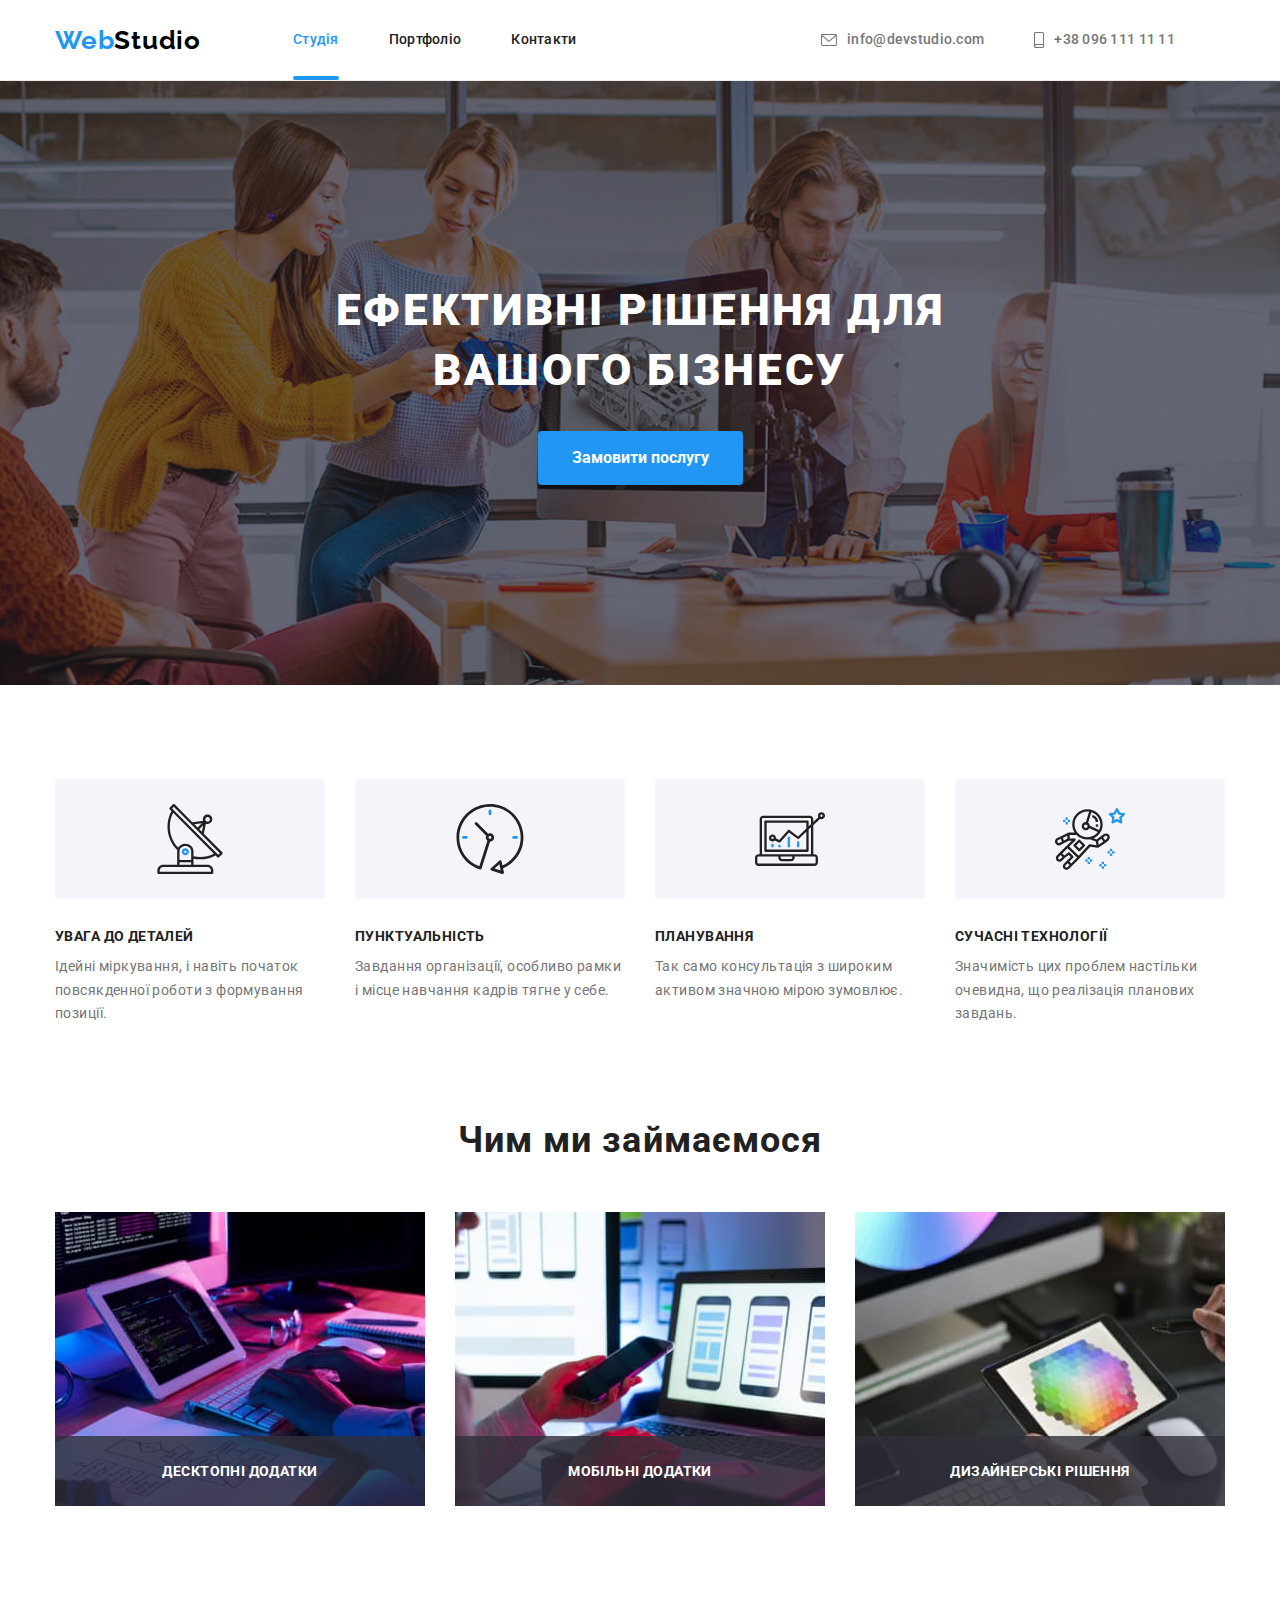
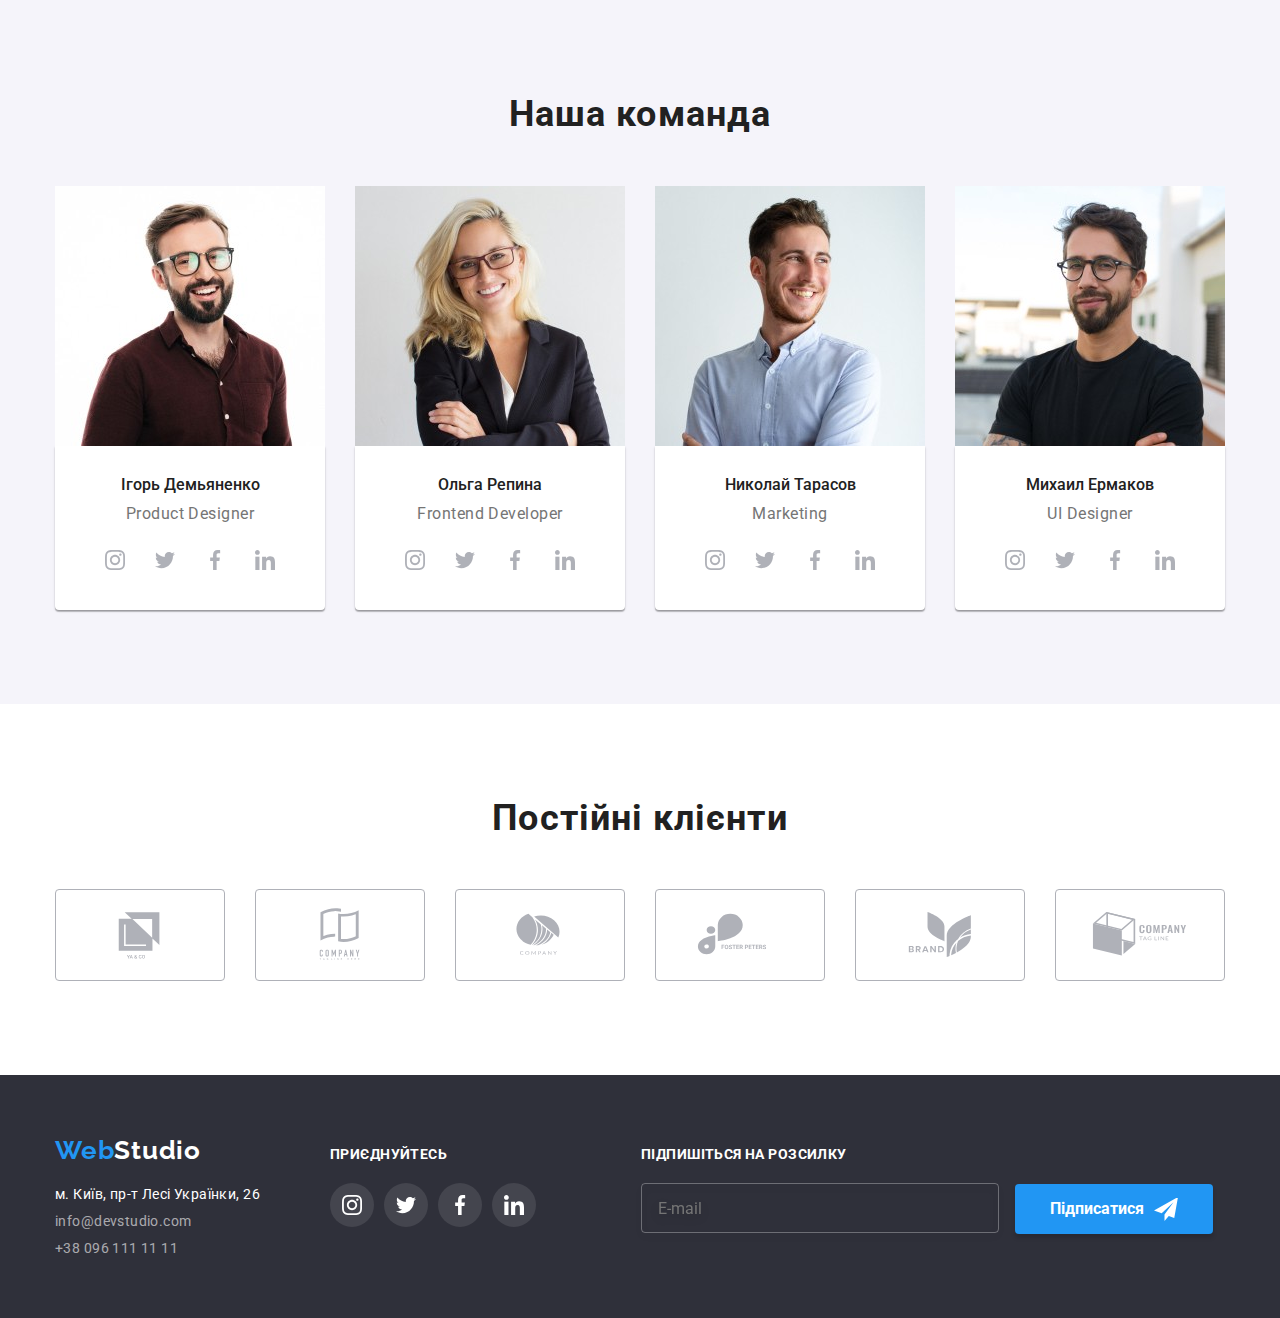
==== commit 2f0eef78: "edits" ====
--- a/index.html
+++ b/index.html
@@ -20,7 +20,7 @@
   </head>
   <body>
     <!--Header section-->
-    <!-- <header class="header">
+    <header class="header">
       <div class="container header__container">
         <nav class="nav">
           <a class="logo header__logo link" href="./index.html"
@@ -62,7 +62,7 @@
           </li>
         </ul>
       </div>
-    </header> -->
+    </header>
 
     <main>
       <!--Него section-->
--- a/css/main.min.css
+++ b/css/main.min.css
@@ -1 +1 @@
-:root{--primery-text-color: #212121;--secondary-text-color: #757575;--accent-text-color: #2196f3;--white-text-color: #ffffff;--accent-color: #2196f3;--primery-bgc-color: #ffffff;--secondary-bgc-color: #2f303a;--anim-hover: 250ms cubic-bezier(0.4, 0, 0.2, 1)}.visually-hidden{position:absolute;white-space:nowrap;width:1px;height:1px;overflow:hidden;border:0;padding:0;clip:rect(0 0 0 0);-webkit-clip-path:inset(50%);clip-path:inset(50%);margin:-1px}body{font-family:Roboto,sans-serif}.no-scroll{overflow:hidden}h1,h2,h3,h4,h5,p{margin:0}img{display:block;max-width:100%;height:auto}.link{text-decoration:none}.list{list-style:none;padding:0;margin:0}.section{padding-top:94px;padding-bottom:94px}.container{margin-left:auto;margin-right:auto;padding-left:15px;padding-right:15px}@media screen and (min-width: 480px){.container{width:480px}}@media screen and (min-width: 768px){.container{width:768px}}@media screen and (min-width: 1200px){.container{width:1200px}}.section-title{font-weight:700;font-size:28px;line-height:1.16;text-align:center;letter-spacing:.03em;color:var(--primery-text-color);margin-bottom:30px}@media screen and (min-width: 768px){.section-title{font-size:36px;margin-bottom:50px}}.hero__btn{display:block;font-weight:700;font-size:16px;line-height:1.875;font-family:inherit;color:var(--white-text-color);background-color:var(--accent-color);cursor:pointer;margin-left:auto;margin-right:auto;padding:10px 32px;-webkit-box-shadow:0px 4px 4px rgba(0,0,0,.15);box-shadow:0px 4px 4px rgba(0,0,0,.15);border-radius:4px;border-color:rgba(0,0,0,0);-webkit-transition:background-color var(--anim-hover);transition:background-color var(--anim-hover)}.hero__btn:hover,.hero__btn:focus{background-color:#188ce8}.logo{color:#000;font-family:"Raleway";font-weight:700;font-size:24px;line-height:1.19;letter-spacing:.03em;text-align:center}@media screen and (min-width: 1200px){.logo{font-size:26px;text-align:left}}.logo__accent{color:var(--accent-text-color)}@media screen and (min-width: 768px){.header__logo{margin-right:87px}}@media screen and (min-width: 1200px){.header__logo{margin-right:92px}}.footer__logo{display:block;color:var(--white-text-color);margin-right:0;margin-bottom:20px}.nav{display:-webkit-box;display:-ms-flexbox;display:flex;-webkit-box-align:center;-ms-flex-align:center;align-items:center}.nav__list{display:-webkit-box;display:-ms-flexbox;display:flex}.nav__item{font-weight:500;font-size:14px;line-height:1.14;letter-spacing:.02em;margin-right:50px}.nav__item__item:last-child{margin-right:0}.nav__link{display:block;padding-top:32px;padding-bottom:32px;color:var(--primery-text-color);-webkit-transition:color var(--anim-hover);transition:color var(--anim-hover)}.nav__link--current{color:var(--accent-text-color);position:relative}.nav__link--current::after{content:"";display:block;width:100%;height:4px;background-color:#2196f3;border-radius:2px;position:absolute;bottom:0}.nav__link:hover,.nav__link:focus{color:var(--accent-text-color)}.socials__link{display:-webkit-box;display:-ms-flexbox;display:flex;-webkit-box-align:center;-ms-flex-align:center;align-items:center;-webkit-box-pack:center;-ms-flex-pack:center;justify-content:center;width:40px;height:40px;border-radius:50%;color:#afb1b8;-webkit-transition:background-color var(--anim-hover),color var(--anim-hover);transition:background-color var(--anim-hover),color var(--anim-hover)}.socials__link:hover,.socials__link:focus{background-color:var(--accent-color);color:#fff}.socials__icon{fill:currentColor}.address{margin-bottom:60px;text-align:center}@media screen and (min-width: 768px){.address{margin-bottom:0;text-align:left}}.address__location,.address__mail,.address__phone{font-family:"Roboto";font-style:normal;font-weight:400;font-size:14px;line-height:1.2727272727;letter-spacing:.03em;color:#fff;-webkit-transition:color var(--anim-hover);transition:color var(--anim-hover)}.address a{display:block;margin-bottom:9px}.address a:last-child{margin-bottom:0px}.address__location{color:var(--white-text-color)}.address__mail,.address__phone{color:rgba(255,255,255,.6)}.address__location:focus,.address__mail:focus,.address__phone:focus,.address__location:hover,.address__mail:hover,.address__phone:hover{color:var(--accent-text-color)}.header{background-color:var(rimery-bgc-color);border-bottom:1px solid #ececec}.header__container{display:-webkit-box;display:-ms-flexbox;display:flex;-webkit-box-align:center;-ms-flex-align:center;align-items:center}.header-contacts{display:-webkit-box;display:-ms-flexbox;display:flex;margin-left:auto}.header-contacts__item{margin-right:50px;display:-webkit-box;display:-ms-flexbox;display:flex;-webkit-box-align:center;-ms-flex-align:center;align-items:center;gap:10px}.header-contacts__mail,.header-contacts__phone{font-weight:500;font-size:14px;line-height:1.14;letter-spacing:.02em;padding-top:32px;padding-bottom:32px;color:var(--secondary-text-color);display:-webkit-box;display:-ms-flexbox;display:flex;-webkit-box-align:center;-ms-flex-align:center;align-items:center;-webkit-transition:color var(--anim-hover);transition:color var(--anim-hover)}.header-contacts__item{display:-webkit-box;display:-ms-flexbox;display:flex;-ms-flex-wrap:nowrap;flex-wrap:nowrap}.header-contacts__mail:hover,.header-contacts__phone:hover,.header-contacts__mail:focus,.header-contacts__phone:focus{color:var(--accent-text-color)}.header-contacts__icon{margin-right:10px;fill:currentColor}.hero{background-color:var(--secondary-bgc-color)}.hero_overlay{margin-left:auto;margin-right:auto;background-repeat:no-repeat;background-position:center;background-size:cover;background-image:-webkit-gradient(linear, left top, left bottom, from(rgba(47, 48, 58, 0.4)), to(rgba(47, 48, 58, 0.4))),url("../images/hero/img@1x_sm.jpg");background-image:linear-gradient(to bottom, rgba(47, 48, 58, 0.4), rgba(47, 48, 58, 0.4)),url("../images/hero/img@1x_sm.jpg")}@media screen and (min-device-pixel-ratio: 2),screen and (-webkit-min-device-pixel-ratio: 2),screen and (min-resolution: 192dpi),screen and (min-resolution: 2dppx){.hero_overlay{background-image:-webkit-gradient(linear, left top, left bottom, from(rgba(47, 48, 58, 0.4)), to(rgba(47, 48, 58, 0.4))),url("../images/hero/img@2x_sm.jpg");background-image:linear-gradient(to bottom, rgba(47, 48, 58, 0.4), rgba(47, 48, 58, 0.4)),url("../images/hero/img@2x_sm.jpg")}}@media screen and (min-width: 768px){.hero_overlay{background-image:-webkit-gradient(linear, left top, left bottom, from(rgba(47, 48, 58, 0.4)), to(rgba(47, 48, 58, 0.4))),url("../images/hero/img@1x_md.jpg");background-image:linear-gradient(to bottom, rgba(47, 48, 58, 0.4), rgba(47, 48, 58, 0.4)),url("../images/hero/img@1x_md.jpg")}}@media screen and (min-width: 768px)and (min-device-pixel-ratio: 2),screen and (min-width: 768px)and (-webkit-min-device-pixel-ratio: 2),screen and (min-width: 768px)and (min-resolution: 192dpi),screen and (min-width: 768px)and (min-resolution: 2dppx){.hero_overlay{background-image:-webkit-gradient(linear, left top, left bottom, from(rgba(47, 48, 58, 0.4)), to(rgba(47, 48, 58, 0.4))),url("../images/hero/img@2x_md.jpg");background-image:linear-gradient(to bottom, rgba(47, 48, 58, 0.4), rgba(47, 48, 58, 0.4)),url("../images/hero/img@2x_md.jpg")}}@media screen and (min-width: 1200px){.hero_overlay{background-image:-webkit-gradient(linear, left top, left bottom, from(rgba(47, 48, 58, 0.4)), to(rgba(47, 48, 58, 0.4))),url("../images/hero/Img@1x_lg.jpg");background-image:linear-gradient(to bottom, rgba(47, 48, 58, 0.4), rgba(47, 48, 58, 0.4)),url("../images/hero/Img@1x_lg.jpg")}}@media screen and (min-width: 1200px)and (min-device-pixel-ratio: 2),screen and (min-width: 1200px)and (-webkit-min-device-pixel-ratio: 2),screen and (min-width: 1200px)and (min-resolution: 192dpi),screen and (min-width: 1200px)and (min-resolution: 2dppx){.hero_overlay{background-image:-webkit-gradient(linear, left top, left bottom, from(rgba(47, 48, 58, 0.4)), to(rgba(47, 48, 58, 0.4))),url("../images/hero/img@2x_lg.jpg");background-image:linear-gradient(to bottom, rgba(47, 48, 58, 0.4), rgba(47, 48, 58, 0.4)),url("../images/hero/img@2x_lg.jpg")}}.hero__container{padding-top:118px;padding-bottom:118px}@media screen and (min-width: 1200px){.hero__container{padding-top:200px;padding-bottom:200px}}.hero__title{font-weight:900;font-size:26px;line-height:1.36;text-align:center;letter-spacing:.06em;text-transform:uppercase;color:var(--white-text-color);margin-top:0;margin-bottom:30px}@media screen and (min-width: 1200px){.hero__title{font-size:44px}}.about{padding-top:60px;padding-bottom:60px}@media screen and (min-width: 1200px){.about{padding-top:94px;padding-bottom:94px}}@media screen and (min-width: 768px){.about__list{display:-webkit-box;display:-ms-flexbox;display:flex;gap:30px;-ms-flex-wrap:wrap;flex-wrap:wrap;-webkit-box-pack:center;-ms-flex-pack:center;justify-content:center}}.about__item{margin-bottom:30px}.about__item:last-child{margin-bottom:0}@media screen and (min-width: 768px){.about__item{-ms-flex-preferred-size:calc((100% - 30 * (2 - 1)) / 2);flex-basis:calc((100% - 30 * (2 - 1)) / 2);margin-bottom:0}}@media screen and (min-width: 1200px){.about__item{-ms-flex-preferred-size:calc((100% - 30 * (4 - 1)) / 4);flex-basis:calc((100% - 30 * (4 - 1)) / 4);margin-bottom:0}}.about__thumb{max-width:450px;min-height:120px;background-color:#f5f4fa;border-radius:4px;display:-webkit-box;display:-ms-flexbox;display:flex;-webkit-box-align:center;-ms-flex-align:center;align-items:center;-webkit-box-pack:center;-ms-flex-pack:center;justify-content:center;margin-bottom:30px}@media screen and (min-width: 768px){.about__thumb{max-width:345px}}@media screen and (min-width: 1200px){.about__thumb{max-width:270px}}.about__thumb:last-child{margin-bottom:0}.about__title{font-weight:700;font-size:14px;line-height:1.14;letter-spacing:.03em;text-transform:uppercase;color:var(--primery-text-color);margin-bottom:10px;text-align:center}@media screen and (min-width: 768px){.about__title{text-align:left}}.about__desc{font-size:14px;line-height:1.71;letter-spacing:.03em;color:var(--secondary-text-color);width:100%;text-align:center}@media screen and (min-width: 768px){.about__desc{text-align:left;width:354px}}@media screen and (min-width: 1200px){.about__desc{width:270px}}.occupation{display:none}@media screen and (min-width: 1200px){.occupation{display:block;padding-top:0;padding-bottom:94px}}.occupation__list{display:-webkit-box;display:-ms-flexbox;display:flex;gap:30px}.occupation__img{display:block}.occupation__thumb{position:relative}.occupation__label{position:absolute;bottom:0;width:100%;text-align:center;padding-top:27px;padding-bottom:27px;font-weight:700;font-size:14px;line-height:1.1428571429;letter-spacing:.03em;text-transform:uppercase;color:#fff;background:rgba(47,48,58,.8)}.team{padding-top:60px;padding-bottom:60px;background-color:#f5f4fa}@media screen and (min-width: 1200px){.team{padding-top:94px;padding-bottom:94px}}@media screen and (min-width: 768px){.team__list{display:-webkit-box;display:-ms-flexbox;display:flex;gap:30px;-ms-flex-wrap:wrap;flex-wrap:wrap}}.team__item{margin-bottom:30px}@media screen and (min-width: 768px){.team__item{-ms-flex-preferred-size:calc((100% - 30 * (2 - 1)) / 2);flex-basis:calc((100% - 30 * (2 - 1)) / 2);margin-bottom:0}}@media screen and (min-width: 1200px){.team__item{-ms-flex-preferred-size:calc((100% - 30 * (4 - 1)) / 4);flex-basis:calc((100% - 30 * (4 - 1)) / 4);margin-bottom:0}}.team__wrapper{padding-top:30px;padding-bottom:24px;background-color:#fff;-webkit-box-shadow:0px 1px 3px rgba(0,0,0,.12),0px 1px 1px rgba(0,0,0,.14),0px 2px 1px rgba(0,0,0,.2);box-shadow:0px 1px 3px rgba(0,0,0,.12),0px 1px 1px rgba(0,0,0,.14),0px 2px 1px rgba(0,0,0,.2);border-radius:0px 0px 4px 4px}@media screen and (min-width: 768px){.team__wrapper{padding-bottom:24px}}@media screen and (min-width: 1200px){.team__wrapper{padding-bottom:30px}}.team__employee{font-weight:500;font-size:16px;line-height:1.18;color:var(--primery-text-color);text-align:center;margin-bottom:10px}.team__profession{display:block;font-weight:400;font-size:16px;line-height:1.18;text-align:center;letter-spacing:.03em;color:var(--secondary-text-color);margin-bottom:16px}.team__socials{display:-webkit-box;display:-ms-flexbox;display:flex;-webkit-box-align:center;-ms-flex-align:center;align-items:center;-webkit-box-pack:center;-ms-flex-pack:center;justify-content:center;gap:10px}.clients{padding-top:60px;padding-bottom:60px}@media screen and (min-width: 1200px){.clients{padding-top:94px;padding-bottom:94px}}.clients__list{display:-webkit-box;display:-ms-flexbox;display:flex;-ms-flex-wrap:wrap;flex-wrap:wrap;-webkit-box-pack:center;-ms-flex-pack:center;justify-content:center;gap:30px}.clients__item{display:-webkit-box;display:-ms-flexbox;display:flex;-ms-flex-preferred-size:calc((100% - 30 * (2 - 1)) / 2);flex-basis:calc((100% - 30 * (2 - 1)) / 2)}@media screen and (min-width: 768px){.clients__item{-ms-flex-preferred-size:calc((100% - 30 * (3 - 1)) / 3);flex-basis:calc((100% - 30 * (3 - 1)) / 3);margin-bottom:0}}@media screen and (min-width: 1200px){.clients__item{-ms-flex-preferred-size:calc((100% - 30 * (4 - 1)) / 4);flex-basis:calc((100% - 30 * (4 - 1)) / 4)}}.clients__link{display:-webkit-box;display:-ms-flexbox;display:flex;width:170px;height:92px;border:1px solid #afb1b8;border-radius:4px;-webkit-box-align:center;-ms-flex-align:center;align-items:center;-webkit-box-pack:center;-ms-flex-pack:center;justify-content:center;color:#afb1b8;-webkit-transition:color var(--anim-hover),border var(--anim-hover);transition:color var(--anim-hover),border var(--anim-hover)}.clients__link:hover,.clients__link:focus{color:var(--accent-text-color);border:1px solid var(--accent-text-color)}.clients__icon{fill:currentColor}.footer{background-color:var(--secondary-bgc-color);padding-top:60px;padding-bottom:60px}@media screen and (min-width: 768px){.footer__container{display:-webkit-box;display:-ms-flexbox;display:flex;-webkit-box-align:baseline;-ms-flex-align:baseline;align-items:baseline;-ms-flex-wrap:wrap;flex-wrap:wrap;-ms-flex-pack:distribute;justify-content:space-around}}@media screen and (min-width: 1200px){.footer__container{-webkit-box-pack:start;-ms-flex-pack:start;justify-content:flex-start}}@media screen and (min-width: 1200px){.footer__contacts{margin-right:70px}}.footer__title,.subcription__title{font-family:"Roboto";font-weight:700;font-size:14px;line-height:1.2142857143;letter-spacing:.03em;text-transform:uppercase;color:var(--white-text-color);margin-bottom:20px;text-align:center}@media screen and (min-width: 1200px){.footer__title,.subcription__title{text-align:left}}.footer__wrapper{margin-bottom:60px}@media screen and (min-width: 1200px){.footer__wrapper{margin-right:93px;margin-bottom:0}}.footer__list{display:-webkit-box;display:-ms-flexbox;display:flex;-ms-flex-line-pack:center;align-content:center;gap:10px;-webkit-box-pack:center;-ms-flex-pack:center;justify-content:center}.footer__socials-link{width:44px;height:44px;border-radius:50%;background-color:rgba(255,255,255,.1);color:var(--white-text-color);display:-webkit-box;display:-ms-flexbox;display:flex;-webkit-box-align:center;-ms-flex-align:center;align-items:center;-webkit-box-pack:center;-ms-flex-pack:center;justify-content:center;-webkit-transition:background-color var(--anim-hover);transition:background-color var(--anim-hover)}.footer__socials-link:focus,.footer__socials-link:hover{background-color:#2196f3}.footer__icon{fill:currentColor}.subcription{margin:0 auto;display:-webkit-box;display:-ms-flexbox;display:flex}@media screen and (min-width: 1200px){.subcription{margin-left:auto}}.subcription__input{width:100%;height:50px;border:1px solid rgba(255,255,255,.3);-webkit-filter:drop-shadow(0px 4px 4px rgba(0, 0, 0, 0.15));filter:drop-shadow(0px 4px 4px rgba(0, 0, 0, 0.15));border-radius:4px;background-color:rgba(0,0,0,0);padding:15px 16px;margin-right:12px;outline:none;color:var(--white-text-color);-webkit-transition:border-color var(--anim-hover);transition:border-color var(--anim-hover);margin-bottom:20px}@media screen and (min-width: 1200px){.subcription__input{margin-bottom:0;width:358px}}.subcription__input:focus{border-color:#eee}.subcription__btn{display:inline-block;width:198px;height:50px;padding:10px 28px;font-weight:700;font-size:16px;line-height:1.875;font-family:inherit;color:var(--white-text-color);cursor:pointer;background:#2196f3;-webkit-box-shadow:0px 4px 4px rgba(0,0,0,.15);box-shadow:0px 4px 4px rgba(0,0,0,.15);border-radius:4px;border-color:rgba(0,0,0,0);-webkit-box-align:center;-ms-flex-align:center;align-items:center;-webkit-box-pack:center;-ms-flex-pack:center;justify-content:center}@media screen and (min-width: 768px){.subcription__btn{display:-webkit-inline-box;display:-ms-inline-flexbox;display:inline-flex}}.subcription__btn>span{margin-right:10px}.backdrop{position:fixed;top:0;left:0;width:100%;height:100%;background-color:rgba(0,0,0,.2);z-index:1000;-webkit-transition:opacity 500ms ease-in-out,visibility 500ms ease-in-out;transition:opacity 500ms ease-in-out,visibility 500ms ease-in-out}.backdrop--is-hidden{opacity:0;visibility:hidden;pointer-events:none}.modal{position:absolute;top:50%;left:50%;-webkit-transform:translate(-50%, -50%) scale(1);transform:translate(-50%, -50%) scale(1);width:528px;background-color:#fff;-webkit-box-shadow:0px 1px 3px rgba(0,0,0,.12),0px 1px 1px rgba(0,0,0,.14),0px 2px 1px rgba(0,0,0,.2);box-shadow:0px 1px 3px rgba(0,0,0,.12),0px 1px 1px rgba(0,0,0,.14),0px 2px 1px rgba(0,0,0,.2);border-radius:4px;padding:40px;-webkit-transition:opacity 500ms ease-in-out 200ms,-webkit-transform 500ms ease-in-out 200ms;transition:opacity 500ms ease-in-out 200ms,-webkit-transform 500ms ease-in-out 200ms;transition:transform 500ms ease-in-out 200ms,opacity 500ms ease-in-out 200ms;transition:transform 500ms ease-in-out 200ms,opacity 500ms ease-in-out 200ms,-webkit-transform 500ms ease-in-out 200ms}.backdrop--is-hidden .modal{-webkit-transform:translate(-30%, -30%) scale(0.3) rotate(1turn);transform:translate(-30%, -30%) scale(0.3) rotate(1turn)}.modal__btn--close{position:absolute;top:8px;right:8px;display:-webkit-box;display:-ms-flexbox;display:flex;-webkit-box-align:center;-ms-flex-align:center;align-items:center;-webkit-box-pack:center;-ms-flex-pack:center;justify-content:center;width:30px;height:30px;padding:0;border:1px solid rgba(0,0,0,.1);border-radius:50%;background-color:rgba(0,0,0,0);cursor:pointer}.modal__btn--close>.modal__icon--close{fill:#000;-webkit-transition:fill var(--anim-hover);transition:fill var(--anim-hover)}.modal__btn--close:focus>.modal__icon--close,.modal__btn--close:hover>.modal__icon--close{fill:var(--accent-color)}.modal__form{display:-webkit-box;display:-ms-flexbox;display:flex;-webkit-box-orient:vertical;-webkit-box-direction:normal;-ms-flex-direction:column;flex-direction:column;-webkit-box-align:center;-ms-flex-align:center;align-items:center}.modal__title{font-weight:700;font-size:20px;line-height:1.15;text-align:center;letter-spacing:.03em;color:#212121;margin-bottom:12px}.modal__field{display:block;position:relative;margin-bottom:10px}.modal__field--last{margin-bottom:20px}.modal__desc{display:block;font-weight:400;font-size:12px;line-height:1.1666666667;letter-spacing:.01em;color:#757575;margin-bottom:4px}.modal__input{height:40px;width:448px;border:1px solid rgba(33,33,33,.2);border-radius:4px;padding:12px 42px;cursor:pointer;outline:none;-webkit-transition:border-color var(--anim-hover),fill var(--anim-hover);transition:border-color var(--anim-hover),fill var(--anim-hover)}.modal__input:focus{border-color:#188ce8}.modal__textarea{resize:none;width:448px;height:120px;border:1px solid rgba(33,33,33,.2);border-radius:4px;font-weight:400;font-size:12px;line-height:14px;letter-spacing:.01em;color:#000;padding:12px 16px;outline:none;-webkit-transition:border-color var(--anim-hover);transition:border-color var(--anim-hover)}.modal__textarea:focus{border-color:#188ce8}.modal__input-icon{position:absolute;top:28px;left:12px;fill:#000}.modal__input:focus+.modal__input-icon{fill:#188ce8}.modal__agreement{display:-webkit-box;display:-ms-flexbox;display:flex;-webkit-box-align:baseline;-ms-flex-align:baseline;align-items:baseline;gap:9px;font-weight:400;font-size:14px;line-height:1.7142857143;letter-spacing:.03em;color:#757575;margin-bottom:30px;padding-left:9px;position:relative}.modal__text{-webkit-user-select:none;-moz-user-select:none;-ms-user-select:none;user-select:none}.modal__link{color:var(--accent-text-color);text-decoration:underline}.modal__btn--submit{display:block;font-weight:700;font-size:16px;line-height:1.875;font-family:inherit;color:var(--white-text-color);background-color:var(--accent-color);cursor:pointer;margin-left:0 auto;padding:10px 52px;-webkit-box-shadow:0px 4px 4px rgba(0,0,0,.15);box-shadow:0px 4px 4px rgba(0,0,0,.15);border-radius:4px;border-color:rgba(0,0,0,0)}.modal__agreement-icon{-ms-flex-item-align:center;align-self:center}.modal__agreement-icon--check{opacity:0}.modal__agreement-input:checked+.modal__agreement-icon .modal__agreement-icon--check{opacity:1}.modal__agreement-input--visuaaly-hidden{position:absolute;white-space:nowrap;width:1px;height:1px;overflow:hidden;border:0;padding:0;clip:rect(0 0 0 0);-webkit-clip-path:inset(50%);clip-path:inset(50%);margin:-1px}.filter-btn{display:block;max-width:150px;min-width:25px;min-height:26px;padding:6px 22px;font-weight:500;font-size:16px;line-height:1.62;text-align:center;letter-spacing:.03em;font-family:inherit;color:var(--primery-text-color);background-color:#f5f4fa;cursor:pointer;border:none;border-radius:4px;-webkit-transition:color var(--anim-hover),background-color var(--anim-hover);transition:color var(--anim-hover),background-color var(--anim-hover)}.filter-btn:hover,.filter-btn:focus{color:var(--white-text-color);background-color:var(--accent-color);-webkit-box-shadow:0px 3px 1px rgba(0,0,0,.1),0px 1px 2px rgba(0,0,0,.08),0px 2px 2px rgba(0,0,0,.12);box-shadow:0px 3px 1px rgba(0,0,0,.1),0px 1px 2px rgba(0,0,0,.08),0px 2px 2px rgba(0,0,0,.12)}.filter-active-btn{background-color:var(--accent-color);color:var(--white-text-color)}.filter-list{display:-webkit-box;display:-ms-flexbox;display:flex;margin-bottom:50px;-webkit-box-pack:center;-ms-flex-pack:center;justify-content:center;gap:8px}.portfolio-title{font-weight:700;font-size:18px;line-height:2;letter-spacing:.06em;color:var(--primery-text-color);margin-bottom:4px}.portfolio-subtitle{font-weight:400;font-size:16px;line-height:1.88;letter-spacing:.03em;color:var(--secondary-text-color)}.portfolio-list{display:-webkit-box;display:-ms-flexbox;display:flex;-ms-flex-wrap:wrap;flex-wrap:wrap;gap:30px}.portfolio-item{-ms-flex-preferred-size:calc((100% - 30 * (3 - 1)) / 3);flex-basis:calc((100% - 30 * (3 - 1)) / 3);-webkit-transition:-webkit-box-shadow var(--anim-hover);transition:-webkit-box-shadow var(--anim-hover);transition:box-shadow var(--anim-hover);transition:box-shadow var(--anim-hover), -webkit-box-shadow var(--anim-hover)}.portfolio-item:hover,.portfolio-item:focus{-webkit-box-shadow:0px 1px 1px rgba(0,0,0,.12),0px 4px 4px rgba(0,0,0,.06),1px 4px 6px rgba(0,0,0,.16);box-shadow:0px 1px 1px rgba(0,0,0,.12),0px 4px 4px rgba(0,0,0,.06),1px 4px 6px rgba(0,0,0,.16)}.portfolio-img{display:block;margin-bottom:-2px}.portfolio-overlay{position:relative;overflow:hidden}.overlay{position:absolute;top:0;left:0;width:100%;background-color:rgba(33,150,243,.9);-webkit-transform:translateY(100%);transform:translateY(100%);-webkit-transition:-webkit-transform 500ms ease-in;transition:-webkit-transform 500ms ease-in;transition:transform 500ms ease-in;transition:transform 500ms ease-in, -webkit-transform 500ms ease-in}.portfolio-link:hover .overlay{-webkit-transform:translateY(0);transform:translateY(0)}.overlay-text{font-weight:400;font-size:18px;line-height:1.5555555556;letter-spacing:.03em;padding:63px 24px;color:#fff;-webkit-user-select:none;-moz-user-select:none;-ms-user-select:none;user-select:none}.portfolio-wrapper{padding:20px 24px;border:1px solid #eee;border-top:none}/*# sourceMappingURL=main.min.css.map */+:root{--primery-text-color: #212121;--secondary-text-color: #757575;--accent-text-color: #2196f3;--white-text-color: #ffffff;--accent-color: #2196f3;--primery-bgc-color: #ffffff;--secondary-bgc-color: #2f303a;--anim-hover: 250ms cubic-bezier(0.4, 0, 0.2, 1)}.visually-hidden{position:absolute;white-space:nowrap;width:1px;height:1px;overflow:hidden;border:0;padding:0;clip:rect(0 0 0 0);-webkit-clip-path:inset(50%);clip-path:inset(50%);margin:-1px}body{font-family:Roboto,sans-serif}.no-scroll{overflow:hidden}h1,h2,h3,h4,h5,p{margin:0}img{display:block;max-width:100%;height:auto}.link{text-decoration:none}.list{list-style:none;padding:0;margin:0}.section{padding-top:94px;padding-bottom:94px}.container{margin-left:auto;margin-right:auto;padding-left:15px;padding-right:15px}@media screen and (min-width: 480px){.container{width:480px}}@media screen and (min-width: 768px){.container{width:768px}}@media screen and (min-width: 1200px){.container{width:1200px}}.section-title{font-weight:700;font-size:28px;line-height:1.16;text-align:center;letter-spacing:.03em;color:var(--primery-text-color);margin-bottom:30px}@media screen and (min-width: 768px){.section-title{font-size:36px;margin-bottom:50px}}.hero__btn{display:block;font-weight:700;font-size:16px;line-height:1.875;font-family:inherit;color:var(--white-text-color);background-color:var(--accent-color);cursor:pointer;margin-left:auto;margin-right:auto;padding:10px 32px;-webkit-box-shadow:0px 4px 4px rgba(0,0,0,.15);box-shadow:0px 4px 4px rgba(0,0,0,.15);border-radius:4px;border-color:rgba(0,0,0,0);-webkit-transition:background-color var(--anim-hover);transition:background-color var(--anim-hover)}.hero__btn:hover,.hero__btn:focus{background-color:#188ce8}.logo{color:#000;font-family:"Raleway";font-weight:700;font-size:24px;line-height:1.19;letter-spacing:.03em;text-align:center}@media screen and (min-width: 1200px){.logo{font-size:26px;text-align:left}}.logo__accent{color:var(--accent-text-color)}@media screen and (min-width: 768px){.header__logo{margin-right:87px}}@media screen and (min-width: 1200px){.header__logo{margin-right:92px}}.footer__logo{display:block;color:var(--white-text-color);margin-right:0;margin-bottom:20px}.nav{display:-webkit-box;display:-ms-flexbox;display:flex;-webkit-box-align:center;-ms-flex-align:center;align-items:center}.nav__list{display:-webkit-box;display:-ms-flexbox;display:flex}.nav__item{font-weight:500;font-size:14px;line-height:1.14;letter-spacing:.02em;margin-right:50px}.nav__item__item:last-child{margin-right:0}.nav__link{display:block;padding-top:32px;padding-bottom:32px;color:var(--primery-text-color);-webkit-transition:color var(--anim-hover);transition:color var(--anim-hover)}.nav__link--current{color:var(--accent-text-color);position:relative}.nav__link--current::after{content:"";display:block;width:100%;height:4px;background-color:#2196f3;border-radius:2px;position:absolute;bottom:0}.nav__link:hover,.nav__link:focus{color:var(--accent-text-color)}.socials__link{display:-webkit-box;display:-ms-flexbox;display:flex;-webkit-box-align:center;-ms-flex-align:center;align-items:center;-webkit-box-pack:center;-ms-flex-pack:center;justify-content:center;width:40px;height:40px;border-radius:50%;color:#afb1b8;-webkit-transition:background-color var(--anim-hover),color var(--anim-hover);transition:background-color var(--anim-hover),color var(--anim-hover)}.socials__link:hover,.socials__link:focus{background-color:var(--accent-color);color:#fff}.socials__icon{fill:currentColor}.address{margin-bottom:60px;text-align:center}@media screen and (min-width: 768px){.address{margin-bottom:0;text-align:left}}.address__location,.address__mail,.address__phone{font-family:"Roboto";font-style:normal;font-weight:400;font-size:14px;line-height:1.2727272727;letter-spacing:.03em;color:#fff;-webkit-transition:color var(--anim-hover);transition:color var(--anim-hover)}.address a{display:block;margin-bottom:9px}.address a:last-child{margin-bottom:0px}.address__location{color:var(--white-text-color)}.address__mail,.address__phone{color:rgba(255,255,255,.6)}.address__location:focus,.address__mail:focus,.address__phone:focus,.address__location:hover,.address__mail:hover,.address__phone:hover{color:var(--accent-text-color)}.header{background-color:var(rimery-bgc-color);border-bottom:1px solid #ececec}.header__container{display:-webkit-box;display:-ms-flexbox;display:flex;-webkit-box-align:center;-ms-flex-align:center;align-items:center}.header-contacts{display:-webkit-box;display:-ms-flexbox;display:flex;margin-left:auto}.header-contacts__item{margin-right:50px;display:-webkit-box;display:-ms-flexbox;display:flex;-webkit-box-align:center;-ms-flex-align:center;align-items:center;gap:10px}.header-contacts__mail,.header-contacts__phone{font-weight:500;font-size:14px;line-height:1.14;letter-spacing:.02em;padding-top:32px;padding-bottom:32px;color:var(--secondary-text-color);display:-webkit-box;display:-ms-flexbox;display:flex;-webkit-box-align:center;-ms-flex-align:center;align-items:center;-webkit-transition:color var(--anim-hover);transition:color var(--anim-hover)}.header-contacts__item{display:-webkit-box;display:-ms-flexbox;display:flex;-ms-flex-wrap:nowrap;flex-wrap:nowrap}.header-contacts__mail:hover,.header-contacts__phone:hover,.header-contacts__mail:focus,.header-contacts__phone:focus{color:var(--accent-text-color)}.header-contacts__icon{margin-right:10px;fill:currentColor}.hero{background-color:var(--secondary-bgc-color)}.hero_overlay{margin-left:auto;margin-right:auto;background-repeat:no-repeat;background-position:center;background-size:cover;padding-top:118px;padding-bottom:118px;background-image:-webkit-gradient(linear, left top, left bottom, from(rgba(47, 48, 58, 0.4)), to(rgba(47, 48, 58, 0.4))),url("../images/hero/img@1x_sm.jpg");background-image:linear-gradient(to bottom, rgba(47, 48, 58, 0.4), rgba(47, 48, 58, 0.4)),url("../images/hero/img@1x_sm.jpg")}@media screen and (min-width: 1200px){.hero_overlay{padding-top:200px;padding-bottom:200px}}@media screen and (min-device-pixel-ratio: 2),screen and (-webkit-min-device-pixel-ratio: 2),screen and (min-resolution: 192dpi),screen and (min-resolution: 2dppx){.hero_overlay{background-image:-webkit-gradient(linear, left top, left bottom, from(rgba(47, 48, 58, 0.4)), to(rgba(47, 48, 58, 0.4))),url("../images/hero/img@2x_sm.jpg");background-image:linear-gradient(to bottom, rgba(47, 48, 58, 0.4), rgba(47, 48, 58, 0.4)),url("../images/hero/img@2x_sm.jpg")}}@media screen and (min-width: 768px){.hero_overlay{background-image:-webkit-gradient(linear, left top, left bottom, from(rgba(47, 48, 58, 0.4)), to(rgba(47, 48, 58, 0.4))),url("../images/hero/img@1x_md.jpg");background-image:linear-gradient(to bottom, rgba(47, 48, 58, 0.4), rgba(47, 48, 58, 0.4)),url("../images/hero/img@1x_md.jpg")}}@media screen and (min-width: 768px)and (min-device-pixel-ratio: 2),screen and (min-width: 768px)and (-webkit-min-device-pixel-ratio: 2),screen and (min-width: 768px)and (min-resolution: 192dpi),screen and (min-width: 768px)and (min-resolution: 2dppx){.hero_overlay{background-image:-webkit-gradient(linear, left top, left bottom, from(rgba(47, 48, 58, 0.4)), to(rgba(47, 48, 58, 0.4))),url("../images/hero/img@2x_md.jpg");background-image:linear-gradient(to bottom, rgba(47, 48, 58, 0.4), rgba(47, 48, 58, 0.4)),url("../images/hero/img@2x_md.jpg")}}@media screen and (min-width: 1200px){.hero_overlay{background-image:-webkit-gradient(linear, left top, left bottom, from(rgba(47, 48, 58, 0.4)), to(rgba(47, 48, 58, 0.4))),url("../images/hero/Img@1x_lg.jpg");background-image:linear-gradient(to bottom, rgba(47, 48, 58, 0.4), rgba(47, 48, 58, 0.4)),url("../images/hero/Img@1x_lg.jpg")}}@media screen and (min-width: 1200px)and (min-device-pixel-ratio: 2),screen and (min-width: 1200px)and (-webkit-min-device-pixel-ratio: 2),screen and (min-width: 1200px)and (min-resolution: 192dpi),screen and (min-width: 1200px)and (min-resolution: 2dppx){.hero_overlay{background-image:-webkit-gradient(linear, left top, left bottom, from(rgba(47, 48, 58, 0.4)), to(rgba(47, 48, 58, 0.4))),url("../images/hero/img@2x_lg.jpg");background-image:linear-gradient(to bottom, rgba(47, 48, 58, 0.4), rgba(47, 48, 58, 0.4)),url("../images/hero/img@2x_lg.jpg")}}.hero__title{font-weight:900;font-size:26px;line-height:1.36;text-align:center;letter-spacing:.06em;text-transform:uppercase;color:var(--white-text-color);margin-top:0;margin-bottom:30px}@media screen and (min-width: 1200px){.hero__title{font-size:44px}}.about{padding-top:60px;padding-bottom:60px}@media screen and (min-width: 1200px){.about{padding-top:94px;padding-bottom:94px}}@media screen and (min-width: 768px){.about__list{display:-webkit-box;display:-ms-flexbox;display:flex;gap:30px;-ms-flex-wrap:wrap;flex-wrap:wrap;-webkit-box-pack:center;-ms-flex-pack:center;justify-content:center}}.about__item{margin-bottom:30px}.about__item:last-child{margin-bottom:0}@media screen and (min-width: 768px){.about__item{-ms-flex-preferred-size:calc((100% - 30 * (2 - 1)) / 2);flex-basis:calc((100% - 30 * (2 - 1)) / 2);margin-bottom:0}}@media screen and (min-width: 1200px){.about__item{-ms-flex-preferred-size:calc((100% - 30 * (4 - 1)) / 4);flex-basis:calc((100% - 30 * (4 - 1)) / 4);margin-bottom:0}}.about__thumb{max-width:450px;min-height:120px;background-color:#f5f4fa;border-radius:4px;display:-webkit-box;display:-ms-flexbox;display:flex;-webkit-box-align:center;-ms-flex-align:center;align-items:center;-webkit-box-pack:center;-ms-flex-pack:center;justify-content:center;margin-bottom:30px}@media screen and (min-width: 768px){.about__thumb{max-width:345px}}@media screen and (min-width: 1200px){.about__thumb{max-width:270px}}.about__thumb:last-child{margin-bottom:0}.about__title{font-weight:700;font-size:14px;line-height:1.14;letter-spacing:.03em;text-transform:uppercase;color:var(--primery-text-color);margin-bottom:10px;text-align:center}@media screen and (min-width: 768px){.about__title{text-align:left}}.about__desc{font-size:14px;line-height:1.71;letter-spacing:.03em;color:var(--secondary-text-color);width:100%;text-align:center}@media screen and (min-width: 768px){.about__desc{text-align:left;width:354px}}@media screen and (min-width: 1200px){.about__desc{width:270px}}.occupation{display:none}@media screen and (min-width: 1200px){.occupation{display:block;padding-top:0;padding-bottom:94px}}.occupation__list{display:-webkit-box;display:-ms-flexbox;display:flex;gap:30px}.occupation__img{display:block}.occupation__thumb{position:relative}.occupation__label{position:absolute;bottom:0;width:100%;text-align:center;padding-top:27px;padding-bottom:27px;font-weight:700;font-size:14px;line-height:1.1428571429;letter-spacing:.03em;text-transform:uppercase;color:#fff;background:rgba(47,48,58,.8)}.team{padding-top:60px;padding-bottom:60px;background-color:#f5f4fa}@media screen and (min-width: 1200px){.team{padding-top:94px;padding-bottom:94px}}@media screen and (min-width: 768px){.team__list{display:-webkit-box;display:-ms-flexbox;display:flex;gap:30px;-ms-flex-wrap:wrap;flex-wrap:wrap}}.team__item{margin-bottom:30px}@media screen and (min-width: 768px){.team__item{-ms-flex-preferred-size:calc((100% - 30 * (2 - 1)) / 2);flex-basis:calc((100% - 30 * (2 - 1)) / 2);margin-bottom:0}}@media screen and (min-width: 1200px){.team__item{-ms-flex-preferred-size:calc((100% - 30 * (4 - 1)) / 4);flex-basis:calc((100% - 30 * (4 - 1)) / 4);margin-bottom:0}}.team__wrapper{padding-top:30px;padding-bottom:24px;background-color:#fff;-webkit-box-shadow:0px 1px 3px rgba(0,0,0,.12),0px 1px 1px rgba(0,0,0,.14),0px 2px 1px rgba(0,0,0,.2);box-shadow:0px 1px 3px rgba(0,0,0,.12),0px 1px 1px rgba(0,0,0,.14),0px 2px 1px rgba(0,0,0,.2);border-radius:0px 0px 4px 4px}@media screen and (min-width: 768px){.team__wrapper{padding-bottom:24px}}@media screen and (min-width: 1200px){.team__wrapper{padding-bottom:30px}}.team__employee{font-weight:500;font-size:16px;line-height:1.18;color:var(--primery-text-color);text-align:center;margin-bottom:10px}.team__profession{display:block;font-weight:400;font-size:16px;line-height:1.18;text-align:center;letter-spacing:.03em;color:var(--secondary-text-color);margin-bottom:16px}.team__socials{display:-webkit-box;display:-ms-flexbox;display:flex;-webkit-box-align:center;-ms-flex-align:center;align-items:center;-webkit-box-pack:center;-ms-flex-pack:center;justify-content:center;gap:10px}.clients{padding-top:60px;padding-bottom:60px}@media screen and (min-width: 1200px){.clients{padding-top:94px;padding-bottom:94px}}.clients__list{display:-webkit-box;display:-ms-flexbox;display:flex;-ms-flex-wrap:wrap;flex-wrap:wrap;-webkit-box-pack:center;-ms-flex-pack:center;justify-content:center;gap:30px}.clients__item{display:-webkit-box;display:-ms-flexbox;display:flex;-ms-flex-preferred-size:calc((100% - 30 * (2 - 1)) / 2);flex-basis:calc((100% - 30 * (2 - 1)) / 2)}@media screen and (min-width: 768px){.clients__item{-ms-flex-preferred-size:calc((100% - 30 * (3 - 1)) / 3);flex-basis:calc((100% - 30 * (3 - 1)) / 3);margin-bottom:0}}@media screen and (min-width: 1200px){.clients__item{-ms-flex-preferred-size:calc((100% - 30 * (4 - 1)) / 4);flex-basis:calc((100% - 30 * (4 - 1)) / 4)}}.clients__link{display:-webkit-box;display:-ms-flexbox;display:flex;width:170px;height:92px;border:1px solid #afb1b8;border-radius:4px;-webkit-box-align:center;-ms-flex-align:center;align-items:center;-webkit-box-pack:center;-ms-flex-pack:center;justify-content:center;color:#afb1b8;-webkit-transition:color var(--anim-hover),border var(--anim-hover);transition:color var(--anim-hover),border var(--anim-hover)}.clients__link:hover,.clients__link:focus{color:var(--accent-text-color);border:1px solid var(--accent-text-color)}.clients__icon{fill:currentColor}.footer{background-color:var(--secondary-bgc-color);padding-top:60px;padding-bottom:60px}@media screen and (min-width: 768px){.footer__container{display:-webkit-box;display:-ms-flexbox;display:flex;-webkit-box-align:baseline;-ms-flex-align:baseline;align-items:baseline;-ms-flex-wrap:wrap;flex-wrap:wrap;-ms-flex-pack:distribute;justify-content:space-around}}@media screen and (min-width: 1200px){.footer__container{-webkit-box-pack:start;-ms-flex-pack:start;justify-content:flex-start}}@media screen and (min-width: 1200px){.footer__contacts{margin-right:70px}}.footer__title,.subcription__title{font-family:"Roboto";font-weight:700;font-size:14px;line-height:1.2142857143;letter-spacing:.03em;text-transform:uppercase;color:var(--white-text-color);margin-bottom:20px;text-align:center}@media screen and (min-width: 1200px){.footer__title,.subcription__title{text-align:left}}.footer__wrapper{margin-bottom:60px}@media screen and (min-width: 1200px){.footer__wrapper{margin-right:93px;margin-bottom:0}}.footer__list{display:-webkit-box;display:-ms-flexbox;display:flex;-ms-flex-line-pack:center;align-content:center;gap:10px;-webkit-box-pack:center;-ms-flex-pack:center;justify-content:center}.footer__socials-link{width:44px;height:44px;border-radius:50%;background-color:rgba(255,255,255,.1);color:var(--white-text-color);display:-webkit-box;display:-ms-flexbox;display:flex;-webkit-box-align:center;-ms-flex-align:center;align-items:center;-webkit-box-pack:center;-ms-flex-pack:center;justify-content:center;-webkit-transition:background-color var(--anim-hover);transition:background-color var(--anim-hover)}.footer__socials-link:focus,.footer__socials-link:hover{background-color:#2196f3}.footer__icon{fill:currentColor}.subcription{margin:0 auto;display:-webkit-box;display:-ms-flexbox;display:flex;-webkit-box-pack:center;-ms-flex-pack:center;justify-content:center}@media screen and (min-width: 1200px){.subcription{margin-left:auto}}.subcription__input{width:100%;height:50px;border:1px solid rgba(255,255,255,.3);-webkit-filter:drop-shadow(0px 4px 4px rgba(0, 0, 0, 0.15));filter:drop-shadow(0px 4px 4px rgba(0, 0, 0, 0.15));border-radius:4px;background-color:rgba(0,0,0,0);padding:15px 16px;margin-right:0;outline:none;color:var(--white-text-color);-webkit-transition:border-color var(--anim-hover);transition:border-color var(--anim-hover);margin-bottom:20px}@media screen and (min-width: 1200px){.subcription__input{margin-bottom:0;margin-right:12px;width:358px}}.subcription__input:focus{border-color:#eee}.subcription__btn{display:inline-block;width:198px;height:50px;padding:10px 28px;font-weight:700;font-size:16px;line-height:1.875;font-family:inherit;color:var(--white-text-color);cursor:pointer;background:#2196f3;-webkit-box-shadow:0px 4px 4px rgba(0,0,0,.15);box-shadow:0px 4px 4px rgba(0,0,0,.15);border-radius:4px;border-color:rgba(0,0,0,0);-webkit-box-align:center;-ms-flex-align:center;align-items:center;-webkit-box-pack:center;-ms-flex-pack:center;justify-content:center}@media screen and (min-width: 768px){.subcription__btn{display:-webkit-inline-box;display:-ms-inline-flexbox;display:inline-flex}}.subcription__btn>span{margin-right:10px}.backdrop{position:fixed;top:0;left:0;width:100%;height:100%;background-color:rgba(0,0,0,.2);z-index:1000;-webkit-transition:opacity 500ms ease-in-out,visibility 500ms ease-in-out;transition:opacity 500ms ease-in-out,visibility 500ms ease-in-out}.backdrop--is-hidden{opacity:0;visibility:hidden;pointer-events:none}.modal{position:absolute;top:50%;left:50%;-webkit-transform:translate(-50%, -50%) scale(1);transform:translate(-50%, -50%) scale(1);width:528px;background-color:#fff;-webkit-box-shadow:0px 1px 3px rgba(0,0,0,.12),0px 1px 1px rgba(0,0,0,.14),0px 2px 1px rgba(0,0,0,.2);box-shadow:0px 1px 3px rgba(0,0,0,.12),0px 1px 1px rgba(0,0,0,.14),0px 2px 1px rgba(0,0,0,.2);border-radius:4px;padding:40px;-webkit-transition:opacity 500ms ease-in-out 200ms,-webkit-transform 500ms ease-in-out 200ms;transition:opacity 500ms ease-in-out 200ms,-webkit-transform 500ms ease-in-out 200ms;transition:transform 500ms ease-in-out 200ms,opacity 500ms ease-in-out 200ms;transition:transform 500ms ease-in-out 200ms,opacity 500ms ease-in-out 200ms,-webkit-transform 500ms ease-in-out 200ms}.backdrop--is-hidden .modal{-webkit-transform:translate(-30%, -30%) scale(0.3) rotate(1turn);transform:translate(-30%, -30%) scale(0.3) rotate(1turn)}.modal__btn--close{position:absolute;top:8px;right:8px;display:-webkit-box;display:-ms-flexbox;display:flex;-webkit-box-align:center;-ms-flex-align:center;align-items:center;-webkit-box-pack:center;-ms-flex-pack:center;justify-content:center;width:30px;height:30px;padding:0;border:1px solid rgba(0,0,0,.1);border-radius:50%;background-color:rgba(0,0,0,0);cursor:pointer}.modal__btn--close>.modal__icon--close{fill:#000;-webkit-transition:fill var(--anim-hover);transition:fill var(--anim-hover)}.modal__btn--close:focus>.modal__icon--close,.modal__btn--close:hover>.modal__icon--close{fill:var(--accent-color)}.modal__form{display:-webkit-box;display:-ms-flexbox;display:flex;-webkit-box-orient:vertical;-webkit-box-direction:normal;-ms-flex-direction:column;flex-direction:column;-webkit-box-align:center;-ms-flex-align:center;align-items:center}.modal__title{font-weight:700;font-size:20px;line-height:1.15;text-align:center;letter-spacing:.03em;color:#212121;margin-bottom:12px}.modal__field{display:block;position:relative;margin-bottom:10px}.modal__field--last{margin-bottom:20px}.modal__desc{display:block;font-weight:400;font-size:12px;line-height:1.1666666667;letter-spacing:.01em;color:#757575;margin-bottom:4px}.modal__input{height:40px;width:448px;border:1px solid rgba(33,33,33,.2);border-radius:4px;padding:12px 42px;cursor:pointer;outline:none;-webkit-transition:border-color var(--anim-hover),fill var(--anim-hover);transition:border-color var(--anim-hover),fill var(--anim-hover)}.modal__input:focus{border-color:#188ce8}.modal__textarea{resize:none;width:448px;height:120px;border:1px solid rgba(33,33,33,.2);border-radius:4px;font-weight:400;font-size:12px;line-height:14px;letter-spacing:.01em;color:#000;padding:12px 16px;outline:none;-webkit-transition:border-color var(--anim-hover);transition:border-color var(--anim-hover)}.modal__textarea:focus{border-color:#188ce8}.modal__input-icon{position:absolute;top:28px;left:12px;fill:#000}.modal__input:focus+.modal__input-icon{fill:#188ce8}.modal__agreement{display:-webkit-box;display:-ms-flexbox;display:flex;-webkit-box-align:baseline;-ms-flex-align:baseline;align-items:baseline;gap:9px;font-weight:400;font-size:14px;line-height:1.7142857143;letter-spacing:.03em;color:#757575;margin-bottom:30px;padding-left:9px;position:relative}.modal__text{-webkit-user-select:none;-moz-user-select:none;-ms-user-select:none;user-select:none}.modal__link{color:var(--accent-text-color);text-decoration:underline}.modal__btn--submit{display:block;font-weight:700;font-size:16px;line-height:1.875;font-family:inherit;color:var(--white-text-color);background-color:var(--accent-color);cursor:pointer;margin-left:0 auto;padding:10px 52px;-webkit-box-shadow:0px 4px 4px rgba(0,0,0,.15);box-shadow:0px 4px 4px rgba(0,0,0,.15);border-radius:4px;border-color:rgba(0,0,0,0)}.modal__agreement-icon{-ms-flex-item-align:center;align-self:center}.modal__agreement-icon--check{opacity:0}.modal__agreement-input:checked+.modal__agreement-icon .modal__agreement-icon--check{opacity:1}.modal__agreement-input--visuaaly-hidden{position:absolute;white-space:nowrap;width:1px;height:1px;overflow:hidden;border:0;padding:0;clip:rect(0 0 0 0);-webkit-clip-path:inset(50%);clip-path:inset(50%);margin:-1px}.filter-btn{display:block;max-width:150px;min-width:25px;min-height:26px;padding:6px 22px;font-weight:500;font-size:16px;line-height:1.62;text-align:center;letter-spacing:.03em;font-family:inherit;color:var(--primery-text-color);background-color:#f5f4fa;cursor:pointer;border:none;border-radius:4px;-webkit-transition:color var(--anim-hover),background-color var(--anim-hover);transition:color var(--anim-hover),background-color var(--anim-hover)}.filter-btn:hover,.filter-btn:focus{color:var(--white-text-color);background-color:var(--accent-color);-webkit-box-shadow:0px 3px 1px rgba(0,0,0,.1),0px 1px 2px rgba(0,0,0,.08),0px 2px 2px rgba(0,0,0,.12);box-shadow:0px 3px 1px rgba(0,0,0,.1),0px 1px 2px rgba(0,0,0,.08),0px 2px 2px rgba(0,0,0,.12)}.filter-active-btn{background-color:var(--accent-color);color:var(--white-text-color)}.filter-list{display:-webkit-box;display:-ms-flexbox;display:flex;margin-bottom:50px;-webkit-box-pack:center;-ms-flex-pack:center;justify-content:center;gap:8px}.portfolio-title{font-weight:700;font-size:18px;line-height:2;letter-spacing:.06em;color:var(--primery-text-color);margin-bottom:4px}.portfolio-subtitle{font-weight:400;font-size:16px;line-height:1.88;letter-spacing:.03em;color:var(--secondary-text-color)}.portfolio-list{display:-webkit-box;display:-ms-flexbox;display:flex;-ms-flex-wrap:wrap;flex-wrap:wrap;gap:30px}.portfolio-item{-ms-flex-preferred-size:calc((100% - 30 * (3 - 1)) / 3);flex-basis:calc((100% - 30 * (3 - 1)) / 3);-webkit-transition:-webkit-box-shadow var(--anim-hover);transition:-webkit-box-shadow var(--anim-hover);transition:box-shadow var(--anim-hover);transition:box-shadow var(--anim-hover), -webkit-box-shadow var(--anim-hover)}.portfolio-item:hover,.portfolio-item:focus{-webkit-box-shadow:0px 1px 1px rgba(0,0,0,.12),0px 4px 4px rgba(0,0,0,.06),1px 4px 6px rgba(0,0,0,.16);box-shadow:0px 1px 1px rgba(0,0,0,.12),0px 4px 4px rgba(0,0,0,.06),1px 4px 6px rgba(0,0,0,.16)}.portfolio-img{display:block;margin-bottom:-2px}.portfolio-overlay{position:relative;overflow:hidden}.overlay{position:absolute;top:0;left:0;width:100%;background-color:rgba(33,150,243,.9);-webkit-transform:translateY(100%);transform:translateY(100%);-webkit-transition:-webkit-transform 500ms ease-in;transition:-webkit-transform 500ms ease-in;transition:transform 500ms ease-in;transition:transform 500ms ease-in, -webkit-transform 500ms ease-in}.portfolio-link:hover .overlay{-webkit-transform:translateY(0);transform:translateY(0)}.overlay-text{font-weight:400;font-size:18px;line-height:1.5555555556;letter-spacing:.03em;padding:63px 24px;color:#fff;-webkit-user-select:none;-moz-user-select:none;-ms-user-select:none;user-select:none}.portfolio-wrapper{padding:20px 24px;border:1px solid #eee;border-top:none}/*# sourceMappingURL=main.min.css.map */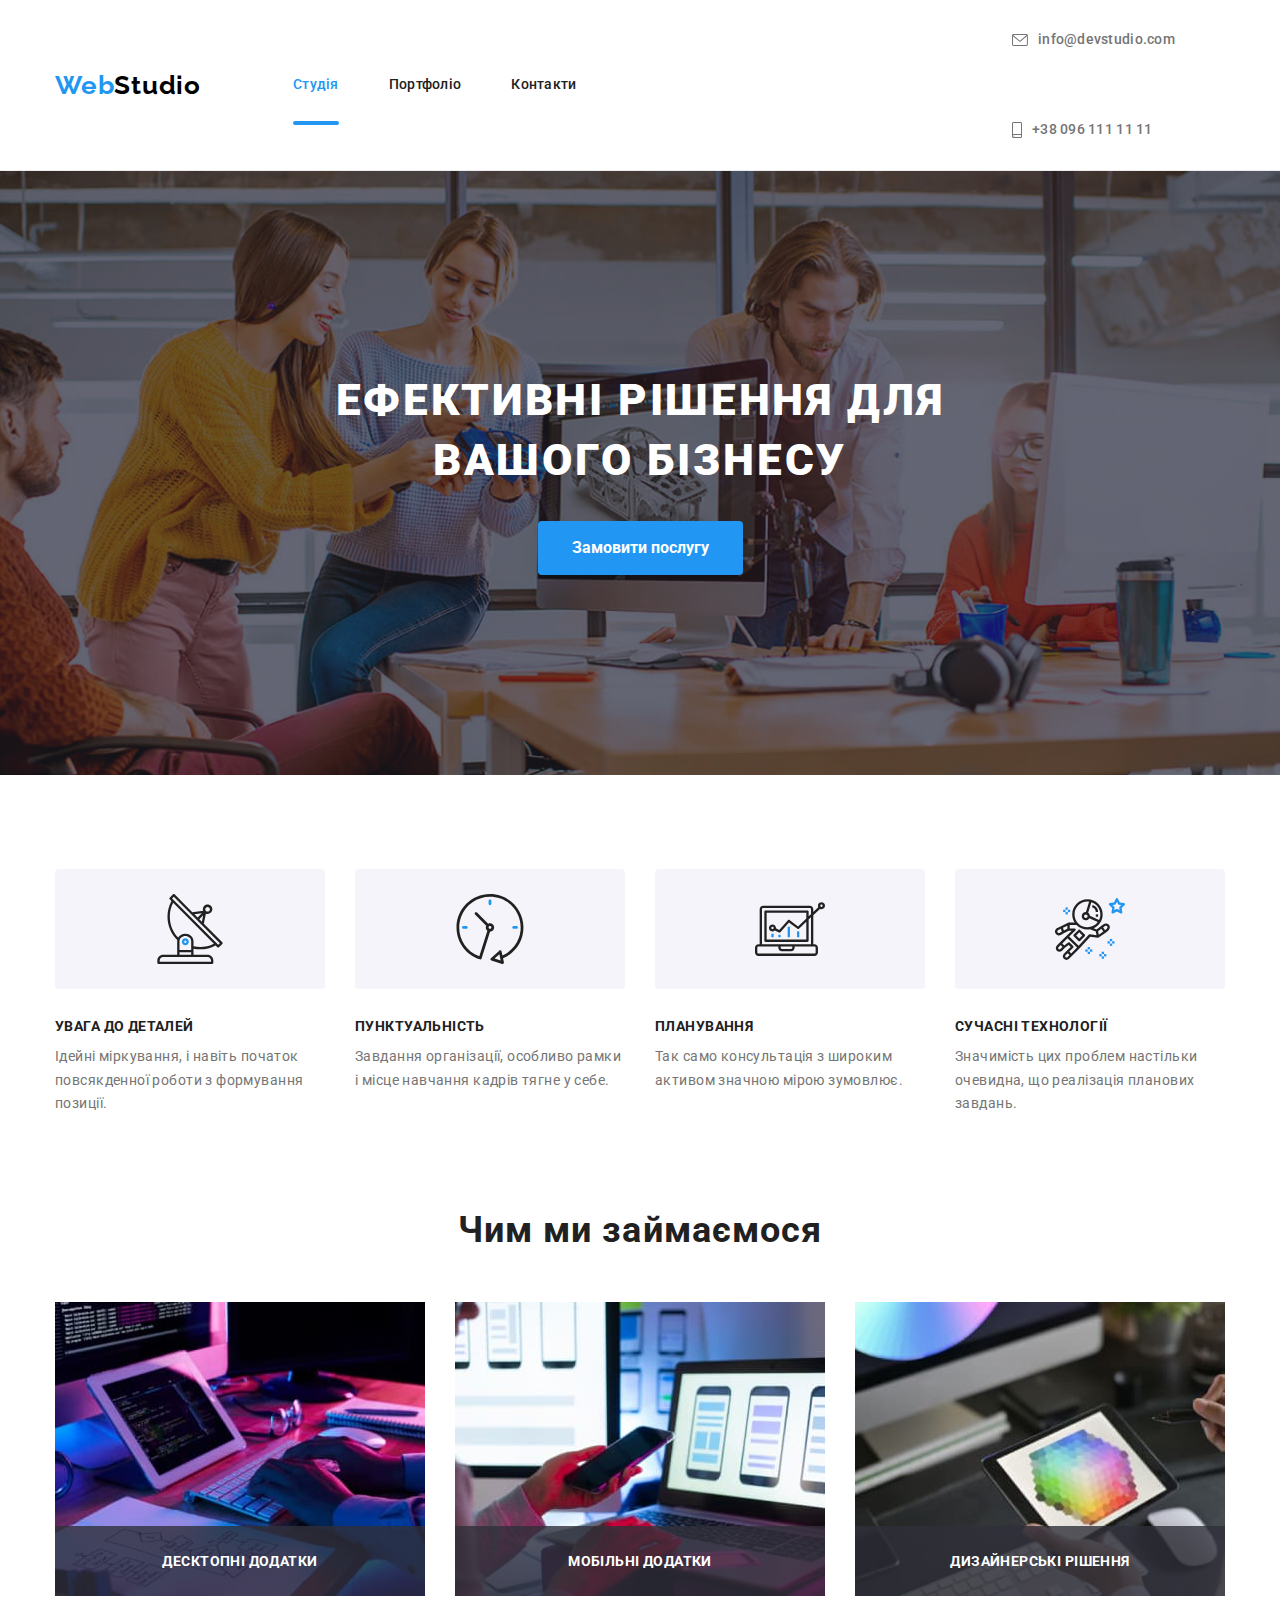
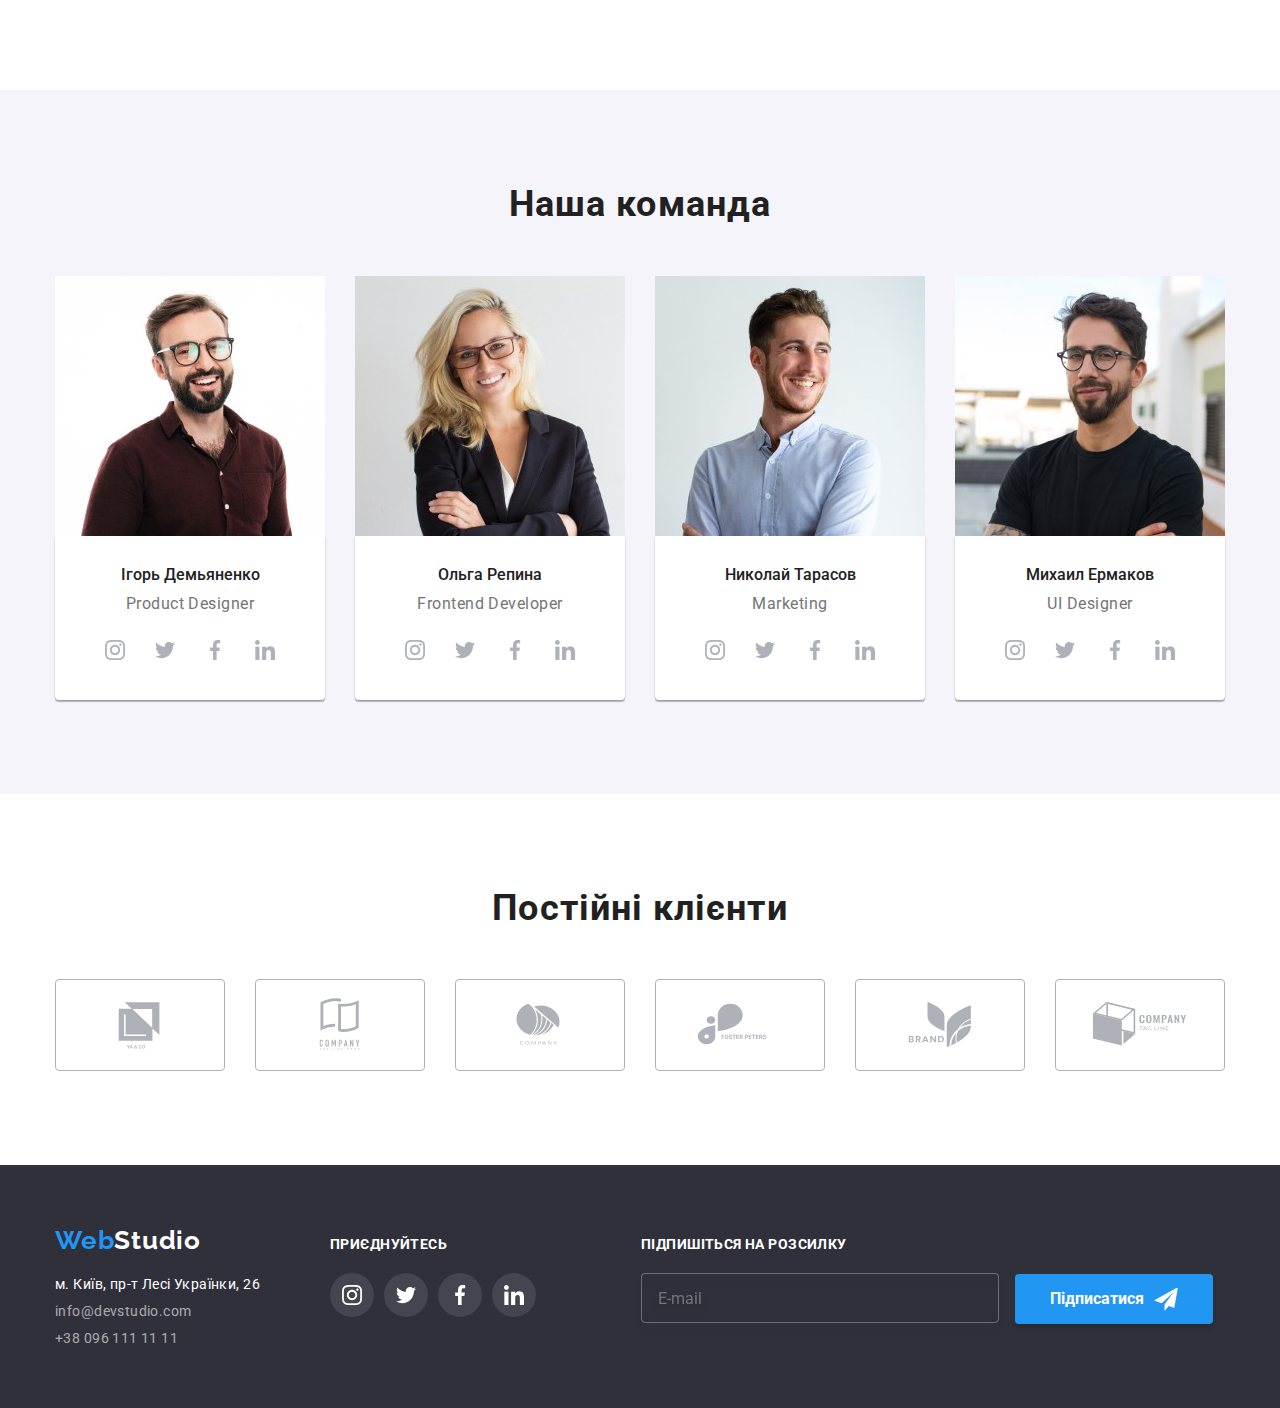
==== commit df71d68a: "add modal menu" ====
--- a/index.html
+++ b/index.html
@@ -40,6 +40,93 @@
               <a class="nav__link link" href="">Контакти</a>
             </li>
           </ul>
+
+          <button
+            class="menu_btn"
+            type="button"
+            aria-controls="menu-conteiner"
+            aria-expanded="false"
+            data-menu-button
+          >
+            <svg
+              class="menu_icon"
+              width="40"
+              height="40"
+              aria-label="Переключатель мобильного меню"
+            >
+              <use class="menu_icon--open" href="./images/icons.svg#menu"></use>
+              <use class="menu_icon--close" href="./images/icons.svg#close_menu_m"></use>
+            </svg>
+          </button>
+
+          <div class="menu-conteiner" data-menu id="menu-conteiner">
+            <ul class="menu__list list">
+              <li class="menu__item">
+                <a class="menu__link link" href="./index.html">Студія</a>
+              </li>
+
+              <li class="menu__item">
+                <a class="menu__link link" href="./portfolio.html">Портфоліо</a>
+              </li>
+
+              <li class="menu__item">
+                <a class="menu__link link" href="">Контакти</a>
+              </li>
+            </ul>
+
+            <ul class="menu-contacts list">
+              <li class="menu-contacts__item">
+                <a class="menu-contacts__phone link" href="tel:+380961111111">
+                  +38 096 111 11 11
+                </a>
+              </li>
+
+              <li class="menu-contacts__item">
+                <a class="menu-contacts__mail link" href="mailto:info@devstudio.com">
+                  info@devstudio.com
+                </a>
+              </li>
+            </ul>
+
+            <ul class="menu__socials-list list">
+              <li class="menu__socials-item">
+                <a
+                  href="https://www.instagram.com/"
+                  class="menu__socials-link link"
+                  rel="noopener noreferrer"
+                  aria-label="instagram"
+                  >Instagram
+                </a>
+              </li>
+              <li class="menu__socials-item">
+                <a
+                  href="https://twitter.com/"
+                  class="menu__socials-link link"
+                  rel="noopener noreferrer"
+                  aria-label="twitter"
+                  >Twitter
+                </a>
+              </li>
+              <li class="menu__socials-item">
+                <a
+                  href="https://uk-ua.facebook.com/"
+                  class="menu__socials-link link"
+                  rel="noopener noreferrer"
+                  aria-label="facebook"
+                  >Facebook
+                </a>
+              </li>
+              <li class="menu__socials-item">
+                <a
+                  href="https://www.linkedin.com/"
+                  class="menu__socials-link link"
+                  rel="noopener noreferrer"
+                  aria-label="linkedin"
+                  >Linkedin
+                </a>
+              </li>
+            </ul>
+          </div>
         </nav>
 
         <ul class="header-contacts list">
--- a/css/main.min.css
+++ b/css/main.min.css
@@ -1 +1 @@
-:root{--primery-text-color: #212121;--secondary-text-color: #757575;--accent-text-color: #2196f3;--white-text-color: #ffffff;--accent-color: #2196f3;--primery-bgc-color: #ffffff;--secondary-bgc-color: #2f303a;--anim-hover: 250ms cubic-bezier(0.4, 0, 0.2, 1)}.visually-hidden{position:absolute;white-space:nowrap;width:1px;height:1px;overflow:hidden;border:0;padding:0;clip:rect(0 0 0 0);-webkit-clip-path:inset(50%);clip-path:inset(50%);margin:-1px}body{font-family:Roboto,sans-serif}.no-scroll{overflow:hidden}h1,h2,h3,h4,h5,p{margin:0}img{display:block;max-width:100%;height:auto}.link{text-decoration:none}.list{list-style:none;padding:0;margin:0}.section{padding-top:94px;padding-bottom:94px}.container{margin-left:auto;margin-right:auto;padding-left:15px;padding-right:15px}@media screen and (min-width: 480px){.container{width:480px}}@media screen and (min-width: 768px){.container{width:768px}}@media screen and (min-width: 1200px){.container{width:1200px}}.section-title{font-weight:700;font-size:28px;line-height:1.16;text-align:center;letter-spacing:.03em;color:var(--primery-text-color);margin-bottom:30px}@media screen and (min-width: 768px){.section-title{font-size:36px;margin-bottom:50px}}.hero__btn{display:block;font-weight:700;font-size:16px;line-height:1.875;font-family:inherit;color:var(--white-text-color);background-color:var(--accent-color);cursor:pointer;margin-left:auto;margin-right:auto;padding:10px 32px;-webkit-box-shadow:0px 4px 4px rgba(0,0,0,.15);box-shadow:0px 4px 4px rgba(0,0,0,.15);border-radius:4px;border-color:rgba(0,0,0,0);-webkit-transition:background-color var(--anim-hover);transition:background-color var(--anim-hover)}.hero__btn:hover,.hero__btn:focus{background-color:#188ce8}.logo{color:#000;font-family:"Raleway";font-weight:700;font-size:24px;line-height:1.19;letter-spacing:.03em;text-align:center}@media screen and (min-width: 1200px){.logo{font-size:26px;text-align:left}}.logo__accent{color:var(--accent-text-color)}@media screen and (min-width: 768px){.header__logo{margin-right:87px}}@media screen and (min-width: 1200px){.header__logo{margin-right:92px}}.footer__logo{display:block;color:var(--white-text-color);margin-right:0;margin-bottom:20px}.nav{display:-webkit-box;display:-ms-flexbox;display:flex;-webkit-box-align:center;-ms-flex-align:center;align-items:center}.nav__list{display:-webkit-box;display:-ms-flexbox;display:flex}.nav__item{font-weight:500;font-size:14px;line-height:1.14;letter-spacing:.02em;margin-right:50px}.nav__item__item:last-child{margin-right:0}.nav__link{display:block;padding-top:32px;padding-bottom:32px;color:var(--primery-text-color);-webkit-transition:color var(--anim-hover);transition:color var(--anim-hover)}.nav__link--current{color:var(--accent-text-color);position:relative}.nav__link--current::after{content:"";display:block;width:100%;height:4px;background-color:#2196f3;border-radius:2px;position:absolute;bottom:0}.nav__link:hover,.nav__link:focus{color:var(--accent-text-color)}.socials__link{display:-webkit-box;display:-ms-flexbox;display:flex;-webkit-box-align:center;-ms-flex-align:center;align-items:center;-webkit-box-pack:center;-ms-flex-pack:center;justify-content:center;width:40px;height:40px;border-radius:50%;color:#afb1b8;-webkit-transition:background-color var(--anim-hover),color var(--anim-hover);transition:background-color var(--anim-hover),color var(--anim-hover)}.socials__link:hover,.socials__link:focus{background-color:var(--accent-color);color:#fff}.socials__icon{fill:currentColor}.address{margin-bottom:60px;text-align:center}@media screen and (min-width: 768px){.address{margin-bottom:0;text-align:left}}.address__location,.address__mail,.address__phone{font-family:"Roboto";font-style:normal;font-weight:400;font-size:14px;line-height:1.2727272727;letter-spacing:.03em;color:#fff;-webkit-transition:color var(--anim-hover);transition:color var(--anim-hover)}.address a{display:block;margin-bottom:9px}.address a:last-child{margin-bottom:0px}.address__location{color:var(--white-text-color)}.address__mail,.address__phone{color:rgba(255,255,255,.6)}.address__location:focus,.address__mail:focus,.address__phone:focus,.address__location:hover,.address__mail:hover,.address__phone:hover{color:var(--accent-text-color)}.header{background-color:var(rimery-bgc-color);border-bottom:1px solid #ececec}.header__container{display:-webkit-box;display:-ms-flexbox;display:flex;-webkit-box-align:center;-ms-flex-align:center;align-items:center}.header-contacts{display:-webkit-box;display:-ms-flexbox;display:flex;margin-left:auto}.header-contacts__item{margin-right:50px;display:-webkit-box;display:-ms-flexbox;display:flex;-webkit-box-align:center;-ms-flex-align:center;align-items:center;gap:10px}.header-contacts__mail,.header-contacts__phone{font-weight:500;font-size:14px;line-height:1.14;letter-spacing:.02em;padding-top:32px;padding-bottom:32px;color:var(--secondary-text-color);display:-webkit-box;display:-ms-flexbox;display:flex;-webkit-box-align:center;-ms-flex-align:center;align-items:center;-webkit-transition:color var(--anim-hover);transition:color var(--anim-hover)}.header-contacts__item{display:-webkit-box;display:-ms-flexbox;display:flex;-ms-flex-wrap:nowrap;flex-wrap:nowrap}.header-contacts__mail:hover,.header-contacts__phone:hover,.header-contacts__mail:focus,.header-contacts__phone:focus{color:var(--accent-text-color)}.header-contacts__icon{margin-right:10px;fill:currentColor}.hero{background-color:var(--secondary-bgc-color)}.hero_overlay{margin-left:auto;margin-right:auto;background-repeat:no-repeat;background-position:center;background-size:cover;padding-top:118px;padding-bottom:118px;background-image:-webkit-gradient(linear, left top, left bottom, from(rgba(47, 48, 58, 0.4)), to(rgba(47, 48, 58, 0.4))),url("../images/hero/img@1x_sm.jpg");background-image:linear-gradient(to bottom, rgba(47, 48, 58, 0.4), rgba(47, 48, 58, 0.4)),url("../images/hero/img@1x_sm.jpg")}@media screen and (min-width: 1200px){.hero_overlay{padding-top:200px;padding-bottom:200px}}@media screen and (min-device-pixel-ratio: 2),screen and (-webkit-min-device-pixel-ratio: 2),screen and (min-resolution: 192dpi),screen and (min-resolution: 2dppx){.hero_overlay{background-image:-webkit-gradient(linear, left top, left bottom, from(rgba(47, 48, 58, 0.4)), to(rgba(47, 48, 58, 0.4))),url("../images/hero/img@2x_sm.jpg");background-image:linear-gradient(to bottom, rgba(47, 48, 58, 0.4), rgba(47, 48, 58, 0.4)),url("../images/hero/img@2x_sm.jpg")}}@media screen and (min-width: 768px){.hero_overlay{background-image:-webkit-gradient(linear, left top, left bottom, from(rgba(47, 48, 58, 0.4)), to(rgba(47, 48, 58, 0.4))),url("../images/hero/img@1x_md.jpg");background-image:linear-gradient(to bottom, rgba(47, 48, 58, 0.4), rgba(47, 48, 58, 0.4)),url("../images/hero/img@1x_md.jpg")}}@media screen and (min-width: 768px)and (min-device-pixel-ratio: 2),screen and (min-width: 768px)and (-webkit-min-device-pixel-ratio: 2),screen and (min-width: 768px)and (min-resolution: 192dpi),screen and (min-width: 768px)and (min-resolution: 2dppx){.hero_overlay{background-image:-webkit-gradient(linear, left top, left bottom, from(rgba(47, 48, 58, 0.4)), to(rgba(47, 48, 58, 0.4))),url("../images/hero/img@2x_md.jpg");background-image:linear-gradient(to bottom, rgba(47, 48, 58, 0.4), rgba(47, 48, 58, 0.4)),url("../images/hero/img@2x_md.jpg")}}@media screen and (min-width: 1200px){.hero_overlay{background-image:-webkit-gradient(linear, left top, left bottom, from(rgba(47, 48, 58, 0.4)), to(rgba(47, 48, 58, 0.4))),url("../images/hero/Img@1x_lg.jpg");background-image:linear-gradient(to bottom, rgba(47, 48, 58, 0.4), rgba(47, 48, 58, 0.4)),url("../images/hero/Img@1x_lg.jpg")}}@media screen and (min-width: 1200px)and (min-device-pixel-ratio: 2),screen and (min-width: 1200px)and (-webkit-min-device-pixel-ratio: 2),screen and (min-width: 1200px)and (min-resolution: 192dpi),screen and (min-width: 1200px)and (min-resolution: 2dppx){.hero_overlay{background-image:-webkit-gradient(linear, left top, left bottom, from(rgba(47, 48, 58, 0.4)), to(rgba(47, 48, 58, 0.4))),url("../images/hero/img@2x_lg.jpg");background-image:linear-gradient(to bottom, rgba(47, 48, 58, 0.4), rgba(47, 48, 58, 0.4)),url("../images/hero/img@2x_lg.jpg")}}.hero__title{font-weight:900;font-size:26px;line-height:1.36;text-align:center;letter-spacing:.06em;text-transform:uppercase;color:var(--white-text-color);margin-top:0;margin-bottom:30px}@media screen and (min-width: 1200px){.hero__title{font-size:44px}}.about{padding-top:60px;padding-bottom:60px}@media screen and (min-width: 1200px){.about{padding-top:94px;padding-bottom:94px}}@media screen and (min-width: 768px){.about__list{display:-webkit-box;display:-ms-flexbox;display:flex;gap:30px;-ms-flex-wrap:wrap;flex-wrap:wrap;-webkit-box-pack:center;-ms-flex-pack:center;justify-content:center}}.about__item{margin-bottom:30px}.about__item:last-child{margin-bottom:0}@media screen and (min-width: 768px){.about__item{-ms-flex-preferred-size:calc((100% - 30 * (2 - 1)) / 2);flex-basis:calc((100% - 30 * (2 - 1)) / 2);margin-bottom:0}}@media screen and (min-width: 1200px){.about__item{-ms-flex-preferred-size:calc((100% - 30 * (4 - 1)) / 4);flex-basis:calc((100% - 30 * (4 - 1)) / 4);margin-bottom:0}}.about__thumb{max-width:450px;min-height:120px;background-color:#f5f4fa;border-radius:4px;display:-webkit-box;display:-ms-flexbox;display:flex;-webkit-box-align:center;-ms-flex-align:center;align-items:center;-webkit-box-pack:center;-ms-flex-pack:center;justify-content:center;margin-bottom:30px}@media screen and (min-width: 768px){.about__thumb{max-width:345px}}@media screen and (min-width: 1200px){.about__thumb{max-width:270px}}.about__thumb:last-child{margin-bottom:0}.about__title{font-weight:700;font-size:14px;line-height:1.14;letter-spacing:.03em;text-transform:uppercase;color:var(--primery-text-color);margin-bottom:10px;text-align:center}@media screen and (min-width: 768px){.about__title{text-align:left}}.about__desc{font-size:14px;line-height:1.71;letter-spacing:.03em;color:var(--secondary-text-color);width:100%;text-align:center}@media screen and (min-width: 768px){.about__desc{text-align:left;width:354px}}@media screen and (min-width: 1200px){.about__desc{width:270px}}.occupation{display:none}@media screen and (min-width: 1200px){.occupation{display:block;padding-top:0;padding-bottom:94px}}.occupation__list{display:-webkit-box;display:-ms-flexbox;display:flex;gap:30px}.occupation__img{display:block}.occupation__thumb{position:relative}.occupation__label{position:absolute;bottom:0;width:100%;text-align:center;padding-top:27px;padding-bottom:27px;font-weight:700;font-size:14px;line-height:1.1428571429;letter-spacing:.03em;text-transform:uppercase;color:#fff;background:rgba(47,48,58,.8)}.team{padding-top:60px;padding-bottom:60px;background-color:#f5f4fa}@media screen and (min-width: 1200px){.team{padding-top:94px;padding-bottom:94px}}@media screen and (min-width: 768px){.team__list{display:-webkit-box;display:-ms-flexbox;display:flex;gap:30px;-ms-flex-wrap:wrap;flex-wrap:wrap}}.team__item{margin-bottom:30px}@media screen and (min-width: 768px){.team__item{-ms-flex-preferred-size:calc((100% - 30 * (2 - 1)) / 2);flex-basis:calc((100% - 30 * (2 - 1)) / 2);margin-bottom:0}}@media screen and (min-width: 1200px){.team__item{-ms-flex-preferred-size:calc((100% - 30 * (4 - 1)) / 4);flex-basis:calc((100% - 30 * (4 - 1)) / 4);margin-bottom:0}}.team__wrapper{padding-top:30px;padding-bottom:24px;background-color:#fff;-webkit-box-shadow:0px 1px 3px rgba(0,0,0,.12),0px 1px 1px rgba(0,0,0,.14),0px 2px 1px rgba(0,0,0,.2);box-shadow:0px 1px 3px rgba(0,0,0,.12),0px 1px 1px rgba(0,0,0,.14),0px 2px 1px rgba(0,0,0,.2);border-radius:0px 0px 4px 4px}@media screen and (min-width: 768px){.team__wrapper{padding-bottom:24px}}@media screen and (min-width: 1200px){.team__wrapper{padding-bottom:30px}}.team__employee{font-weight:500;font-size:16px;line-height:1.18;color:var(--primery-text-color);text-align:center;margin-bottom:10px}.team__profession{display:block;font-weight:400;font-size:16px;line-height:1.18;text-align:center;letter-spacing:.03em;color:var(--secondary-text-color);margin-bottom:16px}.team__socials{display:-webkit-box;display:-ms-flexbox;display:flex;-webkit-box-align:center;-ms-flex-align:center;align-items:center;-webkit-box-pack:center;-ms-flex-pack:center;justify-content:center;gap:10px}.clients{padding-top:60px;padding-bottom:60px}@media screen and (min-width: 1200px){.clients{padding-top:94px;padding-bottom:94px}}.clients__list{display:-webkit-box;display:-ms-flexbox;display:flex;-ms-flex-wrap:wrap;flex-wrap:wrap;-webkit-box-pack:center;-ms-flex-pack:center;justify-content:center;gap:30px}.clients__item{display:-webkit-box;display:-ms-flexbox;display:flex;-ms-flex-preferred-size:calc((100% - 30 * (2 - 1)) / 2);flex-basis:calc((100% - 30 * (2 - 1)) / 2)}@media screen and (min-width: 768px){.clients__item{-ms-flex-preferred-size:calc((100% - 30 * (3 - 1)) / 3);flex-basis:calc((100% - 30 * (3 - 1)) / 3);margin-bottom:0}}@media screen and (min-width: 1200px){.clients__item{-ms-flex-preferred-size:calc((100% - 30 * (4 - 1)) / 4);flex-basis:calc((100% - 30 * (4 - 1)) / 4)}}.clients__link{display:-webkit-box;display:-ms-flexbox;display:flex;width:170px;height:92px;border:1px solid #afb1b8;border-radius:4px;-webkit-box-align:center;-ms-flex-align:center;align-items:center;-webkit-box-pack:center;-ms-flex-pack:center;justify-content:center;color:#afb1b8;-webkit-transition:color var(--anim-hover),border var(--anim-hover);transition:color var(--anim-hover),border var(--anim-hover)}.clients__link:hover,.clients__link:focus{color:var(--accent-text-color);border:1px solid var(--accent-text-color)}.clients__icon{fill:currentColor}.footer{background-color:var(--secondary-bgc-color);padding-top:60px;padding-bottom:60px}@media screen and (min-width: 768px){.footer__container{display:-webkit-box;display:-ms-flexbox;display:flex;-webkit-box-align:baseline;-ms-flex-align:baseline;align-items:baseline;-ms-flex-wrap:wrap;flex-wrap:wrap;-ms-flex-pack:distribute;justify-content:space-around}}@media screen and (min-width: 1200px){.footer__container{-webkit-box-pack:start;-ms-flex-pack:start;justify-content:flex-start}}@media screen and (min-width: 1200px){.footer__contacts{margin-right:70px}}.footer__title,.subcription__title{font-family:"Roboto";font-weight:700;font-size:14px;line-height:1.2142857143;letter-spacing:.03em;text-transform:uppercase;color:var(--white-text-color);margin-bottom:20px;text-align:center}@media screen and (min-width: 1200px){.footer__title,.subcription__title{text-align:left}}.footer__wrapper{margin-bottom:60px}@media screen and (min-width: 1200px){.footer__wrapper{margin-right:93px;margin-bottom:0}}.footer__list{display:-webkit-box;display:-ms-flexbox;display:flex;-ms-flex-line-pack:center;align-content:center;gap:10px;-webkit-box-pack:center;-ms-flex-pack:center;justify-content:center}.footer__socials-link{width:44px;height:44px;border-radius:50%;background-color:rgba(255,255,255,.1);color:var(--white-text-color);display:-webkit-box;display:-ms-flexbox;display:flex;-webkit-box-align:center;-ms-flex-align:center;align-items:center;-webkit-box-pack:center;-ms-flex-pack:center;justify-content:center;-webkit-transition:background-color var(--anim-hover);transition:background-color var(--anim-hover)}.footer__socials-link:focus,.footer__socials-link:hover{background-color:#2196f3}.footer__icon{fill:currentColor}.subcription{margin:0 auto;display:-webkit-box;display:-ms-flexbox;display:flex;-webkit-box-pack:center;-ms-flex-pack:center;justify-content:center}@media screen and (min-width: 1200px){.subcription{margin-left:auto}}.subcription__input{width:100%;height:50px;border:1px solid rgba(255,255,255,.3);-webkit-filter:drop-shadow(0px 4px 4px rgba(0, 0, 0, 0.15));filter:drop-shadow(0px 4px 4px rgba(0, 0, 0, 0.15));border-radius:4px;background-color:rgba(0,0,0,0);padding:15px 16px;margin-right:0;outline:none;color:var(--white-text-color);-webkit-transition:border-color var(--anim-hover);transition:border-color var(--anim-hover);margin-bottom:20px}@media screen and (min-width: 1200px){.subcription__input{margin-bottom:0;margin-right:12px;width:358px}}.subcription__input:focus{border-color:#eee}.subcription__btn{display:inline-block;width:198px;height:50px;padding:10px 28px;font-weight:700;font-size:16px;line-height:1.875;font-family:inherit;color:var(--white-text-color);cursor:pointer;background:#2196f3;-webkit-box-shadow:0px 4px 4px rgba(0,0,0,.15);box-shadow:0px 4px 4px rgba(0,0,0,.15);border-radius:4px;border-color:rgba(0,0,0,0);-webkit-box-align:center;-ms-flex-align:center;align-items:center;-webkit-box-pack:center;-ms-flex-pack:center;justify-content:center}@media screen and (min-width: 768px){.subcription__btn{display:-webkit-inline-box;display:-ms-inline-flexbox;display:inline-flex}}.subcription__btn>span{margin-right:10px}.backdrop{position:fixed;top:0;left:0;width:100%;height:100%;background-color:rgba(0,0,0,.2);z-index:1000;-webkit-transition:opacity 500ms ease-in-out,visibility 500ms ease-in-out;transition:opacity 500ms ease-in-out,visibility 500ms ease-in-out}.backdrop--is-hidden{opacity:0;visibility:hidden;pointer-events:none}.modal{position:absolute;top:50%;left:50%;-webkit-transform:translate(-50%, -50%) scale(1);transform:translate(-50%, -50%) scale(1);width:528px;background-color:#fff;-webkit-box-shadow:0px 1px 3px rgba(0,0,0,.12),0px 1px 1px rgba(0,0,0,.14),0px 2px 1px rgba(0,0,0,.2);box-shadow:0px 1px 3px rgba(0,0,0,.12),0px 1px 1px rgba(0,0,0,.14),0px 2px 1px rgba(0,0,0,.2);border-radius:4px;padding:40px;-webkit-transition:opacity 500ms ease-in-out 200ms,-webkit-transform 500ms ease-in-out 200ms;transition:opacity 500ms ease-in-out 200ms,-webkit-transform 500ms ease-in-out 200ms;transition:transform 500ms ease-in-out 200ms,opacity 500ms ease-in-out 200ms;transition:transform 500ms ease-in-out 200ms,opacity 500ms ease-in-out 200ms,-webkit-transform 500ms ease-in-out 200ms}.backdrop--is-hidden .modal{-webkit-transform:translate(-30%, -30%) scale(0.3) rotate(1turn);transform:translate(-30%, -30%) scale(0.3) rotate(1turn)}.modal__btn--close{position:absolute;top:8px;right:8px;display:-webkit-box;display:-ms-flexbox;display:flex;-webkit-box-align:center;-ms-flex-align:center;align-items:center;-webkit-box-pack:center;-ms-flex-pack:center;justify-content:center;width:30px;height:30px;padding:0;border:1px solid rgba(0,0,0,.1);border-radius:50%;background-color:rgba(0,0,0,0);cursor:pointer}.modal__btn--close>.modal__icon--close{fill:#000;-webkit-transition:fill var(--anim-hover);transition:fill var(--anim-hover)}.modal__btn--close:focus>.modal__icon--close,.modal__btn--close:hover>.modal__icon--close{fill:var(--accent-color)}.modal__form{display:-webkit-box;display:-ms-flexbox;display:flex;-webkit-box-orient:vertical;-webkit-box-direction:normal;-ms-flex-direction:column;flex-direction:column;-webkit-box-align:center;-ms-flex-align:center;align-items:center}.modal__title{font-weight:700;font-size:20px;line-height:1.15;text-align:center;letter-spacing:.03em;color:#212121;margin-bottom:12px}.modal__field{display:block;position:relative;margin-bottom:10px}.modal__field--last{margin-bottom:20px}.modal__desc{display:block;font-weight:400;font-size:12px;line-height:1.1666666667;letter-spacing:.01em;color:#757575;margin-bottom:4px}.modal__input{height:40px;width:448px;border:1px solid rgba(33,33,33,.2);border-radius:4px;padding:12px 42px;cursor:pointer;outline:none;-webkit-transition:border-color var(--anim-hover),fill var(--anim-hover);transition:border-color var(--anim-hover),fill var(--anim-hover)}.modal__input:focus{border-color:#188ce8}.modal__textarea{resize:none;width:448px;height:120px;border:1px solid rgba(33,33,33,.2);border-radius:4px;font-weight:400;font-size:12px;line-height:14px;letter-spacing:.01em;color:#000;padding:12px 16px;outline:none;-webkit-transition:border-color var(--anim-hover);transition:border-color var(--anim-hover)}.modal__textarea:focus{border-color:#188ce8}.modal__input-icon{position:absolute;top:28px;left:12px;fill:#000}.modal__input:focus+.modal__input-icon{fill:#188ce8}.modal__agreement{display:-webkit-box;display:-ms-flexbox;display:flex;-webkit-box-align:baseline;-ms-flex-align:baseline;align-items:baseline;gap:9px;font-weight:400;font-size:14px;line-height:1.7142857143;letter-spacing:.03em;color:#757575;margin-bottom:30px;padding-left:9px;position:relative}.modal__text{-webkit-user-select:none;-moz-user-select:none;-ms-user-select:none;user-select:none}.modal__link{color:var(--accent-text-color);text-decoration:underline}.modal__btn--submit{display:block;font-weight:700;font-size:16px;line-height:1.875;font-family:inherit;color:var(--white-text-color);background-color:var(--accent-color);cursor:pointer;margin-left:0 auto;padding:10px 52px;-webkit-box-shadow:0px 4px 4px rgba(0,0,0,.15);box-shadow:0px 4px 4px rgba(0,0,0,.15);border-radius:4px;border-color:rgba(0,0,0,0)}.modal__agreement-icon{-ms-flex-item-align:center;align-self:center}.modal__agreement-icon--check{opacity:0}.modal__agreement-input:checked+.modal__agreement-icon .modal__agreement-icon--check{opacity:1}.modal__agreement-input--visuaaly-hidden{position:absolute;white-space:nowrap;width:1px;height:1px;overflow:hidden;border:0;padding:0;clip:rect(0 0 0 0);-webkit-clip-path:inset(50%);clip-path:inset(50%);margin:-1px}.filter-btn{display:block;max-width:150px;min-width:25px;min-height:26px;padding:6px 22px;font-weight:500;font-size:16px;line-height:1.62;text-align:center;letter-spacing:.03em;font-family:inherit;color:var(--primery-text-color);background-color:#f5f4fa;cursor:pointer;border:none;border-radius:4px;-webkit-transition:color var(--anim-hover),background-color var(--anim-hover);transition:color var(--anim-hover),background-color var(--anim-hover)}.filter-btn:hover,.filter-btn:focus{color:var(--white-text-color);background-color:var(--accent-color);-webkit-box-shadow:0px 3px 1px rgba(0,0,0,.1),0px 1px 2px rgba(0,0,0,.08),0px 2px 2px rgba(0,0,0,.12);box-shadow:0px 3px 1px rgba(0,0,0,.1),0px 1px 2px rgba(0,0,0,.08),0px 2px 2px rgba(0,0,0,.12)}.filter-active-btn{background-color:var(--accent-color);color:var(--white-text-color)}.filter-list{display:-webkit-box;display:-ms-flexbox;display:flex;margin-bottom:50px;-webkit-box-pack:center;-ms-flex-pack:center;justify-content:center;gap:8px}.portfolio-title{font-weight:700;font-size:18px;line-height:2;letter-spacing:.06em;color:var(--primery-text-color);margin-bottom:4px}.portfolio-subtitle{font-weight:400;font-size:16px;line-height:1.88;letter-spacing:.03em;color:var(--secondary-text-color)}.portfolio-list{display:-webkit-box;display:-ms-flexbox;display:flex;-ms-flex-wrap:wrap;flex-wrap:wrap;gap:30px}.portfolio-item{-ms-flex-preferred-size:calc((100% - 30 * (3 - 1)) / 3);flex-basis:calc((100% - 30 * (3 - 1)) / 3);-webkit-transition:-webkit-box-shadow var(--anim-hover);transition:-webkit-box-shadow var(--anim-hover);transition:box-shadow var(--anim-hover);transition:box-shadow var(--anim-hover), -webkit-box-shadow var(--anim-hover)}.portfolio-item:hover,.portfolio-item:focus{-webkit-box-shadow:0px 1px 1px rgba(0,0,0,.12),0px 4px 4px rgba(0,0,0,.06),1px 4px 6px rgba(0,0,0,.16);box-shadow:0px 1px 1px rgba(0,0,0,.12),0px 4px 4px rgba(0,0,0,.06),1px 4px 6px rgba(0,0,0,.16)}.portfolio-img{display:block;margin-bottom:-2px}.portfolio-overlay{position:relative;overflow:hidden}.overlay{position:absolute;top:0;left:0;width:100%;background-color:rgba(33,150,243,.9);-webkit-transform:translateY(100%);transform:translateY(100%);-webkit-transition:-webkit-transform 500ms ease-in;transition:-webkit-transform 500ms ease-in;transition:transform 500ms ease-in;transition:transform 500ms ease-in, -webkit-transform 500ms ease-in}.portfolio-link:hover .overlay{-webkit-transform:translateY(0);transform:translateY(0)}.overlay-text{font-weight:400;font-size:18px;line-height:1.5555555556;letter-spacing:.03em;padding:63px 24px;color:#fff;-webkit-user-select:none;-moz-user-select:none;-ms-user-select:none;user-select:none}.portfolio-wrapper{padding:20px 24px;border:1px solid #eee;border-top:none}/*# sourceMappingURL=main.min.css.map */+:root{--primery-text-color: #212121;--secondary-text-color: #757575;--accent-text-color: #2196f3;--white-text-color: #ffffff;--accent-color: #2196f3;--primery-bgc-color: #ffffff;--secondary-bgc-color: #2f303a;--anim-hover: 250ms cubic-bezier(0.4, 0, 0.2, 1)}.visually-hidden{position:absolute;white-space:nowrap;width:1px;height:1px;overflow:hidden;border:0;padding:0;clip:rect(0 0 0 0);-webkit-clip-path:inset(50%);clip-path:inset(50%);margin:-1px}body{font-family:Roboto,sans-serif}.no-scroll{overflow:hidden}h1,h2,h3,h4,h5,p{margin:0}img{display:block;max-width:100%;height:auto}.link{text-decoration:none}.list{list-style:none;padding:0;margin:0}.section{padding-top:94px;padding-bottom:94px}.container{margin-left:auto;margin-right:auto;padding-left:15px;padding-right:15px}@media screen and (min-width: 480px){.container{width:480px}}@media screen and (min-width: 768px){.container{width:768px}}@media screen and (min-width: 1200px){.container{width:1200px}}.section-title{font-weight:700;font-size:28px;line-height:1.16;text-align:center;letter-spacing:.03em;color:var(--primery-text-color);margin-bottom:30px}@media screen and (min-width: 768px){.section-title{font-size:36px;margin-bottom:50px}}.hero__btn{display:block;font-weight:700;font-size:16px;line-height:1.875;font-family:inherit;color:var(--white-text-color);background-color:var(--accent-color);cursor:pointer;margin-left:auto;margin-right:auto;padding:10px 32px;-webkit-box-shadow:0px 4px 4px rgba(0,0,0,.15);box-shadow:0px 4px 4px rgba(0,0,0,.15);border-radius:4px;border-color:rgba(0,0,0,0);-webkit-transition:background-color var(--anim-hover);transition:background-color var(--anim-hover)}.hero__btn:hover,.hero__btn:focus{background-color:#188ce8}.logo{color:#000;font-family:"Raleway";font-weight:700;font-size:24px;line-height:1.19;letter-spacing:.03em;text-align:center}@media screen and (min-width: 1200px){.logo{font-size:26px;text-align:left}}.logo__accent{color:var(--accent-text-color)}@media screen and (min-width: 768px){.header__logo{margin-right:87px}}@media screen and (min-width: 1200px){.header__logo{margin-right:92px}}.footer__logo{display:block;color:var(--white-text-color);margin-right:0;margin-bottom:20px}.nav{display:-webkit-box;display:-ms-flexbox;display:flex;-webkit-box-align:center;-ms-flex-align:center;align-items:center}.nav__list{display:none}@media screen and (min-width: 768px){.nav__list{display:-webkit-box;display:-ms-flexbox;display:flex}}.nav__item{font-weight:500;font-size:14px;line-height:1.14;letter-spacing:.02em;margin-right:50px}.nav__item__item:last-child{margin-right:0}.nav__link{display:block;padding-top:32px;padding-bottom:32px;color:var(--primery-text-color);-webkit-transition:color var(--anim-hover);transition:color var(--anim-hover)}.nav__link--current{color:var(--accent-text-color);position:relative}.nav__link--current::after{content:"";display:block;width:100%;height:4px;background-color:#2196f3;border-radius:2px;position:absolute;bottom:0}.nav__link:hover,.nav__link:focus{color:var(--accent-text-color)}.socials__link{display:-webkit-box;display:-ms-flexbox;display:flex;-webkit-box-align:center;-ms-flex-align:center;align-items:center;-webkit-box-pack:center;-ms-flex-pack:center;justify-content:center;width:40px;height:40px;border-radius:50%;color:#afb1b8;-webkit-transition:background-color var(--anim-hover),color var(--anim-hover);transition:background-color var(--anim-hover),color var(--anim-hover)}.socials__link:hover,.socials__link:focus{background-color:var(--accent-color);color:#fff}.socials__icon{fill:currentColor}.address{margin-bottom:60px;text-align:center}@media screen and (min-width: 768px){.address{margin-bottom:0;text-align:left}}.address__location,.address__mail,.address__phone{font-family:"Roboto";font-style:normal;font-weight:400;font-size:14px;line-height:1.2727272727;letter-spacing:.03em;color:#fff;-webkit-transition:color var(--anim-hover);transition:color var(--anim-hover)}.address a{display:block;margin-bottom:9px}.address a:last-child{margin-bottom:0px}.address__location{color:var(--white-text-color)}.address__mail,.address__phone{color:rgba(255,255,255,.6)}.address__location:focus,.address__mail:focus,.address__phone:focus,.address__location:hover,.address__mail:hover,.address__phone:hover{color:var(--accent-text-color)}.menu_btn{display:-webkit-inline-box;display:-ms-inline-flexbox;display:inline-flex;margin:0;padding:0;border:none;cursor:pointer;background-color:rgba(0,0,0,0)}@media screen and (min-width: 768px){.menu_btn{display:none}}.menu_btn:hover,.menu_btn:focus{fill:var(--accent-text-color)}.menu_btn .menu_icon--close{display:none}.menu_btn.is-open .menu_icon--close{display:block}.menu_btn.is-open .menu_icon--open{display:none}.menu-conteiner{display:none}.menu-conteiner.is-open{display:block;padding:48px 40px;position:absolute;top:100%;left:0;width:100%;height:796px;background-color:#fff}@media screen and (min-width: 768px){.menu-conteiner.is-open{display:none}}.menu__list{margin-bottom:32px}.menu__list:last-child{margin-bottom:302px}.menu__link{font-weight:500;font-size:40px;line-height:1.175;letter-spacing:.02em;color:#212121}.menu__link:hover,.menu__link:focus{color:var(--accent-text-color)}.menu-contacts__phone{font-weight:500;font-size:34px;line-height:1.1764705882;letter-spacing:.02em;color:#2196f3;margin-bottom:32px}.menu-contacts__mail{font-weight:500;font-size:24px;line-height:1.1666666667;letter-spacing:.02em;color:#757575;margin-bottom:64px}.menu__socials-list{display:-webkit-box;display:-ms-flexbox;display:flex;-webkit-box-align:center;-ms-flex-align:center;align-items:center;gap:20px}.menu__socials-link{font-weight:500;font-size:18px;line-height:1.2222222222;letter-spacing:.02em;color:#2196f3}.menu__socials-list:not(:last-child){border-right:1px solid #2196f3}.header{background-color:var(rimery-bgc-color);border-bottom:1px solid #ececec}.header__container{display:-webkit-box;display:-ms-flexbox;display:flex;-webkit-box-align:center;-ms-flex-align:center;align-items:center;position:relative}.header-contacts{display:none}@media screen and (min-width: 768px){.header-contacts{display:-webkit-box;display:-ms-flexbox;display:flex;-webkit-box-orient:vertical;-webkit-box-direction:normal;-ms-flex-direction:column;flex-direction:column;margin-left:auto;gap:10px}}@media screen and (min-width: 1200px){.header-contacts{margin-right:50px}}.header-contacts__item{display:-webkit-box;display:-ms-flexbox;display:flex;-webkit-box-align:center;-ms-flex-align:center;align-items:center}.header-contacts__mail,.header-contacts__phone{font-weight:500;font-size:14px;line-height:1.14;letter-spacing:.02em;color:var(--secondary-text-color);display:-webkit-box;display:-ms-flexbox;display:flex;-webkit-box-align:center;-ms-flex-align:center;align-items:center;-webkit-transition:color var(--anim-hover);transition:color var(--anim-hover)}@media screen and (min-width: 1200px){.header-contacts__mail,.header-contacts__phone{padding-top:32px;padding-bottom:32px}}.header-contacts__item{display:-webkit-box;display:-ms-flexbox;display:flex;-ms-flex-wrap:nowrap;flex-wrap:nowrap}.header-contacts__mail:hover,.header-contacts__phone:hover,.header-contacts__mail:focus,.header-contacts__phone:focus{color:var(--accent-text-color)}.header-contacts__icon{margin-right:10px;fill:currentColor}.hero{background-color:var(--secondary-bgc-color)}.hero_overlay{margin-left:auto;margin-right:auto;background-repeat:no-repeat;background-position:center;background-size:cover;padding-top:118px;padding-bottom:118px;background-image:-webkit-gradient(linear, left top, left bottom, from(rgba(47, 48, 58, 0.4)), to(rgba(47, 48, 58, 0.4))),url("../images/hero/img@1x_sm.jpg");background-image:linear-gradient(to bottom, rgba(47, 48, 58, 0.4), rgba(47, 48, 58, 0.4)),url("../images/hero/img@1x_sm.jpg")}@media screen and (min-width: 1200px){.hero_overlay{padding-top:200px;padding-bottom:200px}}@media screen and (min-device-pixel-ratio: 2),screen and (-webkit-min-device-pixel-ratio: 2),screen and (min-resolution: 192dpi),screen and (min-resolution: 2dppx){.hero_overlay{background-image:-webkit-gradient(linear, left top, left bottom, from(rgba(47, 48, 58, 0.4)), to(rgba(47, 48, 58, 0.4))),url("../images/hero/img@2x_sm.jpg");background-image:linear-gradient(to bottom, rgba(47, 48, 58, 0.4), rgba(47, 48, 58, 0.4)),url("../images/hero/img@2x_sm.jpg")}}@media screen and (min-width: 768px){.hero_overlay{background-image:-webkit-gradient(linear, left top, left bottom, from(rgba(47, 48, 58, 0.4)), to(rgba(47, 48, 58, 0.4))),url("../images/hero/img@1x_md.jpg");background-image:linear-gradient(to bottom, rgba(47, 48, 58, 0.4), rgba(47, 48, 58, 0.4)),url("../images/hero/img@1x_md.jpg")}}@media screen and (min-width: 768px)and (min-device-pixel-ratio: 2),screen and (min-width: 768px)and (-webkit-min-device-pixel-ratio: 2),screen and (min-width: 768px)and (min-resolution: 192dpi),screen and (min-width: 768px)and (min-resolution: 2dppx){.hero_overlay{background-image:-webkit-gradient(linear, left top, left bottom, from(rgba(47, 48, 58, 0.4)), to(rgba(47, 48, 58, 0.4))),url("../images/hero/img@2x_md.jpg");background-image:linear-gradient(to bottom, rgba(47, 48, 58, 0.4), rgba(47, 48, 58, 0.4)),url("../images/hero/img@2x_md.jpg")}}@media screen and (min-width: 1200px){.hero_overlay{background-image:-webkit-gradient(linear, left top, left bottom, from(rgba(47, 48, 58, 0.4)), to(rgba(47, 48, 58, 0.4))),url("../images/hero/Img@1x_lg.jpg");background-image:linear-gradient(to bottom, rgba(47, 48, 58, 0.4), rgba(47, 48, 58, 0.4)),url("../images/hero/Img@1x_lg.jpg")}}@media screen and (min-width: 1200px)and (min-device-pixel-ratio: 2),screen and (min-width: 1200px)and (-webkit-min-device-pixel-ratio: 2),screen and (min-width: 1200px)and (min-resolution: 192dpi),screen and (min-width: 1200px)and (min-resolution: 2dppx){.hero_overlay{background-image:-webkit-gradient(linear, left top, left bottom, from(rgba(47, 48, 58, 0.4)), to(rgba(47, 48, 58, 0.4))),url("../images/hero/img@2x_lg.jpg");background-image:linear-gradient(to bottom, rgba(47, 48, 58, 0.4), rgba(47, 48, 58, 0.4)),url("../images/hero/img@2x_lg.jpg")}}.hero__title{font-weight:900;font-size:26px;line-height:1.36;text-align:center;letter-spacing:.06em;text-transform:uppercase;color:var(--white-text-color);margin-top:0;margin-bottom:30px}@media screen and (min-width: 1200px){.hero__title{font-size:44px}}.about{padding-top:60px;padding-bottom:60px}@media screen and (min-width: 1200px){.about{padding-top:94px;padding-bottom:94px}}@media screen and (min-width: 768px){.about__list{display:-webkit-box;display:-ms-flexbox;display:flex;gap:30px;-ms-flex-wrap:wrap;flex-wrap:wrap;-webkit-box-pack:center;-ms-flex-pack:center;justify-content:center}}.about__item{margin-bottom:30px}.about__item:last-child{margin-bottom:0}@media screen and (min-width: 768px){.about__item{-ms-flex-preferred-size:calc((100% - 30 * (2 - 1)) / 2);flex-basis:calc((100% - 30 * (2 - 1)) / 2);margin-bottom:0}}@media screen and (min-width: 1200px){.about__item{-ms-flex-preferred-size:calc((100% - 30 * (4 - 1)) / 4);flex-basis:calc((100% - 30 * (4 - 1)) / 4);margin-bottom:0}}.about__thumb{max-width:450px;min-height:120px;background-color:#f5f4fa;border-radius:4px;display:-webkit-box;display:-ms-flexbox;display:flex;-webkit-box-align:center;-ms-flex-align:center;align-items:center;-webkit-box-pack:center;-ms-flex-pack:center;justify-content:center;margin-bottom:30px}@media screen and (min-width: 768px){.about__thumb{max-width:345px}}@media screen and (min-width: 1200px){.about__thumb{max-width:270px}}.about__thumb:last-child{margin-bottom:0}.about__title{font-weight:700;font-size:14px;line-height:1.14;letter-spacing:.03em;text-transform:uppercase;color:var(--primery-text-color);margin-bottom:10px;text-align:center}@media screen and (min-width: 768px){.about__title{text-align:left}}.about__desc{font-size:14px;line-height:1.71;letter-spacing:.03em;color:var(--secondary-text-color);width:100%;text-align:center}@media screen and (min-width: 768px){.about__desc{text-align:left;width:354px}}@media screen and (min-width: 1200px){.about__desc{width:270px}}.occupation{display:none}@media screen and (min-width: 1200px){.occupation{display:block;padding-top:0;padding-bottom:94px}}.occupation__list{display:-webkit-box;display:-ms-flexbox;display:flex;gap:30px}.occupation__img{display:block}.occupation__thumb{position:relative}.occupation__label{position:absolute;bottom:0;width:100%;text-align:center;padding-top:27px;padding-bottom:27px;font-weight:700;font-size:14px;line-height:1.1428571429;letter-spacing:.03em;text-transform:uppercase;color:#fff;background:rgba(47,48,58,.8)}.team{padding-top:60px;padding-bottom:60px;background-color:#f5f4fa}@media screen and (min-width: 1200px){.team{padding-top:94px;padding-bottom:94px}}@media screen and (min-width: 768px){.team__list{display:-webkit-box;display:-ms-flexbox;display:flex;gap:30px;-ms-flex-wrap:wrap;flex-wrap:wrap}}.team__item{margin-bottom:30px}@media screen and (min-width: 768px){.team__item{-ms-flex-preferred-size:calc((100% - 30 * (2 - 1)) / 2);flex-basis:calc((100% - 30 * (2 - 1)) / 2);margin-bottom:0}}@media screen and (min-width: 1200px){.team__item{-ms-flex-preferred-size:calc((100% - 30 * (4 - 1)) / 4);flex-basis:calc((100% - 30 * (4 - 1)) / 4);margin-bottom:0}}.team__wrapper{padding-top:30px;padding-bottom:24px;background-color:#fff;-webkit-box-shadow:0px 1px 3px rgba(0,0,0,.12),0px 1px 1px rgba(0,0,0,.14),0px 2px 1px rgba(0,0,0,.2);box-shadow:0px 1px 3px rgba(0,0,0,.12),0px 1px 1px rgba(0,0,0,.14),0px 2px 1px rgba(0,0,0,.2);border-radius:0px 0px 4px 4px}@media screen and (min-width: 768px){.team__wrapper{padding-bottom:24px}}@media screen and (min-width: 1200px){.team__wrapper{padding-bottom:30px}}.team__employee{font-weight:500;font-size:16px;line-height:1.18;color:var(--primery-text-color);text-align:center;margin-bottom:10px}.team__profession{display:block;font-weight:400;font-size:16px;line-height:1.18;text-align:center;letter-spacing:.03em;color:var(--secondary-text-color);margin-bottom:16px}.team__socials{display:-webkit-box;display:-ms-flexbox;display:flex;-webkit-box-align:center;-ms-flex-align:center;align-items:center;-webkit-box-pack:center;-ms-flex-pack:center;justify-content:center;gap:10px}.clients{padding-top:60px;padding-bottom:60px}@media screen and (min-width: 1200px){.clients{padding-top:94px;padding-bottom:94px}}.clients__list{display:-webkit-box;display:-ms-flexbox;display:flex;-ms-flex-wrap:wrap;flex-wrap:wrap;-webkit-box-pack:center;-ms-flex-pack:center;justify-content:center;gap:30px}.clients__item{display:-webkit-box;display:-ms-flexbox;display:flex;-ms-flex-preferred-size:calc((100% - 30 * (2 - 1)) / 2);flex-basis:calc((100% - 30 * (2 - 1)) / 2)}@media screen and (min-width: 768px){.clients__item{-ms-flex-preferred-size:calc((100% - 30 * (3 - 1)) / 3);flex-basis:calc((100% - 30 * (3 - 1)) / 3);margin-bottom:0}}@media screen and (min-width: 1200px){.clients__item{-ms-flex-preferred-size:calc((100% - 30 * (4 - 1)) / 4);flex-basis:calc((100% - 30 * (4 - 1)) / 4)}}.clients__link{display:-webkit-box;display:-ms-flexbox;display:flex;width:170px;height:92px;border:1px solid #afb1b8;border-radius:4px;-webkit-box-align:center;-ms-flex-align:center;align-items:center;-webkit-box-pack:center;-ms-flex-pack:center;justify-content:center;color:#afb1b8;-webkit-transition:color var(--anim-hover),border var(--anim-hover);transition:color var(--anim-hover),border var(--anim-hover)}.clients__link:hover,.clients__link:focus{color:var(--accent-text-color);border:1px solid var(--accent-text-color)}.clients__icon{fill:currentColor}.footer{background-color:var(--secondary-bgc-color);padding-top:60px;padding-bottom:60px}@media screen and (min-width: 768px){.footer__container{display:-webkit-box;display:-ms-flexbox;display:flex;-webkit-box-align:baseline;-ms-flex-align:baseline;align-items:baseline;-ms-flex-wrap:wrap;flex-wrap:wrap;-ms-flex-pack:distribute;justify-content:space-around}}@media screen and (min-width: 1200px){.footer__container{-webkit-box-pack:start;-ms-flex-pack:start;justify-content:flex-start}}@media screen and (min-width: 1200px){.footer__contacts{margin-right:70px}}.footer__title,.subcription__title{font-family:"Roboto";font-weight:700;font-size:14px;line-height:1.2142857143;letter-spacing:.03em;text-transform:uppercase;color:var(--white-text-color);margin-bottom:20px;text-align:center}@media screen and (min-width: 1200px){.footer__title,.subcription__title{text-align:left}}.footer__wrapper{margin-bottom:60px}@media screen and (min-width: 1200px){.footer__wrapper{margin-right:93px;margin-bottom:0}}.footer__list{display:-webkit-box;display:-ms-flexbox;display:flex;-ms-flex-line-pack:center;align-content:center;gap:10px;-webkit-box-pack:center;-ms-flex-pack:center;justify-content:center}.footer__socials-link{width:44px;height:44px;border-radius:50%;background-color:rgba(255,255,255,.1);color:var(--white-text-color);display:-webkit-box;display:-ms-flexbox;display:flex;-webkit-box-align:center;-ms-flex-align:center;align-items:center;-webkit-box-pack:center;-ms-flex-pack:center;justify-content:center;-webkit-transition:background-color var(--anim-hover);transition:background-color var(--anim-hover)}.footer__socials-link:focus,.footer__socials-link:hover{background-color:#2196f3}.footer__icon{fill:currentColor}.subcription{margin:0 auto;display:-webkit-box;display:-ms-flexbox;display:flex;-webkit-box-pack:center;-ms-flex-pack:center;justify-content:center}@media screen and (min-width: 1200px){.subcription{margin-left:auto}}.subcription__input{width:100%;height:50px;border:1px solid rgba(255,255,255,.3);-webkit-filter:drop-shadow(0px 4px 4px rgba(0, 0, 0, 0.15));filter:drop-shadow(0px 4px 4px rgba(0, 0, 0, 0.15));border-radius:4px;background-color:rgba(0,0,0,0);padding:15px 16px;margin-right:0;outline:none;color:var(--white-text-color);-webkit-transition:border-color var(--anim-hover);transition:border-color var(--anim-hover);margin-bottom:20px}@media screen and (min-width: 1200px){.subcription__input{margin-bottom:0;margin-right:12px;width:358px}}.subcription__input:focus{border-color:#eee}.subcription__btn{display:inline-block;width:198px;height:50px;padding:10px 28px;font-weight:700;font-size:16px;line-height:1.875;font-family:inherit;color:var(--white-text-color);cursor:pointer;background:#2196f3;-webkit-box-shadow:0px 4px 4px rgba(0,0,0,.15);box-shadow:0px 4px 4px rgba(0,0,0,.15);border-radius:4px;border-color:rgba(0,0,0,0);-webkit-box-align:center;-ms-flex-align:center;align-items:center;-webkit-box-pack:center;-ms-flex-pack:center;justify-content:center}@media screen and (min-width: 768px){.subcription__btn{display:-webkit-inline-box;display:-ms-inline-flexbox;display:inline-flex}}.subcription__btn>span{margin-right:10px}.backdrop{position:fixed;top:0;left:0;width:100%;height:100%;background-color:rgba(0,0,0,.2);z-index:1000;-webkit-transition:opacity 500ms ease-in-out,visibility 500ms ease-in-out;transition:opacity 500ms ease-in-out,visibility 500ms ease-in-out}.backdrop--is-hidden{opacity:0;visibility:hidden;pointer-events:none}.modal{position:absolute;top:50%;left:50%;-webkit-transform:translate(-50%, -50%) scale(1);transform:translate(-50%, -50%) scale(1);width:528px;background-color:#fff;-webkit-box-shadow:0px 1px 3px rgba(0,0,0,.12),0px 1px 1px rgba(0,0,0,.14),0px 2px 1px rgba(0,0,0,.2);box-shadow:0px 1px 3px rgba(0,0,0,.12),0px 1px 1px rgba(0,0,0,.14),0px 2px 1px rgba(0,0,0,.2);border-radius:4px;padding:40px;-webkit-transition:opacity 500ms ease-in-out 200ms,-webkit-transform 500ms ease-in-out 200ms;transition:opacity 500ms ease-in-out 200ms,-webkit-transform 500ms ease-in-out 200ms;transition:transform 500ms ease-in-out 200ms,opacity 500ms ease-in-out 200ms;transition:transform 500ms ease-in-out 200ms,opacity 500ms ease-in-out 200ms,-webkit-transform 500ms ease-in-out 200ms}.backdrop--is-hidden .modal{-webkit-transform:translate(-30%, -30%) scale(0.3) rotate(1turn);transform:translate(-30%, -30%) scale(0.3) rotate(1turn)}.modal__btn--close{position:absolute;top:8px;right:8px;display:-webkit-box;display:-ms-flexbox;display:flex;-webkit-box-align:center;-ms-flex-align:center;align-items:center;-webkit-box-pack:center;-ms-flex-pack:center;justify-content:center;width:30px;height:30px;padding:0;border:1px solid rgba(0,0,0,.1);border-radius:50%;background-color:rgba(0,0,0,0);cursor:pointer}.modal__btn--close>.modal__icon--close{fill:#000;-webkit-transition:fill var(--anim-hover);transition:fill var(--anim-hover)}.modal__btn--close:focus>.modal__icon--close,.modal__btn--close:hover>.modal__icon--close{fill:var(--accent-color)}.modal__form{display:-webkit-box;display:-ms-flexbox;display:flex;-webkit-box-orient:vertical;-webkit-box-direction:normal;-ms-flex-direction:column;flex-direction:column;-webkit-box-align:center;-ms-flex-align:center;align-items:center}.modal__title{font-weight:700;font-size:20px;line-height:1.15;text-align:center;letter-spacing:.03em;color:#212121;margin-bottom:12px}.modal__field{display:block;position:relative;margin-bottom:10px}.modal__field--last{margin-bottom:20px}.modal__desc{display:block;font-weight:400;font-size:12px;line-height:1.1666666667;letter-spacing:.01em;color:#757575;margin-bottom:4px}.modal__input{height:40px;width:448px;border:1px solid rgba(33,33,33,.2);border-radius:4px;padding:12px 42px;cursor:pointer;outline:none;-webkit-transition:border-color var(--anim-hover),fill var(--anim-hover);transition:border-color var(--anim-hover),fill var(--anim-hover)}.modal__input:focus{border-color:#188ce8}.modal__textarea{resize:none;width:448px;height:120px;border:1px solid rgba(33,33,33,.2);border-radius:4px;font-weight:400;font-size:12px;line-height:14px;letter-spacing:.01em;color:#000;padding:12px 16px;outline:none;-webkit-transition:border-color var(--anim-hover);transition:border-color var(--anim-hover)}.modal__textarea:focus{border-color:#188ce8}.modal__input-icon{position:absolute;top:28px;left:12px;fill:#000}.modal__input:focus+.modal__input-icon{fill:#188ce8}.modal__agreement{display:-webkit-box;display:-ms-flexbox;display:flex;-webkit-box-align:baseline;-ms-flex-align:baseline;align-items:baseline;gap:9px;font-weight:400;font-size:14px;line-height:1.7142857143;letter-spacing:.03em;color:#757575;margin-bottom:30px;padding-left:9px;position:relative}.modal__text{-webkit-user-select:none;-moz-user-select:none;-ms-user-select:none;user-select:none}.modal__link{color:var(--accent-text-color);text-decoration:underline}.modal__btn--submit{display:block;font-weight:700;font-size:16px;line-height:1.875;font-family:inherit;color:var(--white-text-color);background-color:var(--accent-color);cursor:pointer;margin-left:0 auto;padding:10px 52px;-webkit-box-shadow:0px 4px 4px rgba(0,0,0,.15);box-shadow:0px 4px 4px rgba(0,0,0,.15);border-radius:4px;border-color:rgba(0,0,0,0)}.modal__agreement-icon{-ms-flex-item-align:center;align-self:center}.modal__agreement-icon--check{opacity:0}.modal__agreement-input:checked+.modal__agreement-icon .modal__agreement-icon--check{opacity:1}.modal__agreement-input--visuaaly-hidden{position:absolute;white-space:nowrap;width:1px;height:1px;overflow:hidden;border:0;padding:0;clip:rect(0 0 0 0);-webkit-clip-path:inset(50%);clip-path:inset(50%);margin:-1px}.filter-btn{display:block;max-width:150px;min-width:25px;min-height:26px;padding:6px 22px;font-weight:500;font-size:16px;line-height:1.62;text-align:center;letter-spacing:.03em;font-family:inherit;color:var(--primery-text-color);background-color:#f5f4fa;cursor:pointer;border:none;border-radius:4px;-webkit-transition:color var(--anim-hover),background-color var(--anim-hover);transition:color var(--anim-hover),background-color var(--anim-hover)}.filter-btn:hover,.filter-btn:focus{color:var(--white-text-color);background-color:var(--accent-color);-webkit-box-shadow:0px 3px 1px rgba(0,0,0,.1),0px 1px 2px rgba(0,0,0,.08),0px 2px 2px rgba(0,0,0,.12);box-shadow:0px 3px 1px rgba(0,0,0,.1),0px 1px 2px rgba(0,0,0,.08),0px 2px 2px rgba(0,0,0,.12)}.filter-active-btn{background-color:var(--accent-color);color:var(--white-text-color)}.filter-list{display:-webkit-box;display:-ms-flexbox;display:flex;margin-bottom:50px;-webkit-box-pack:center;-ms-flex-pack:center;justify-content:center;gap:8px}.portfolio-title{font-weight:700;font-size:18px;line-height:2;letter-spacing:.06em;color:var(--primery-text-color);margin-bottom:4px}.portfolio-subtitle{font-weight:400;font-size:16px;line-height:1.88;letter-spacing:.03em;color:var(--secondary-text-color)}.portfolio-list{display:-webkit-box;display:-ms-flexbox;display:flex;-ms-flex-wrap:wrap;flex-wrap:wrap;gap:30px}.portfolio-item{-ms-flex-preferred-size:calc((100% - 30 * (3 - 1)) / 3);flex-basis:calc((100% - 30 * (3 - 1)) / 3);-webkit-transition:-webkit-box-shadow var(--anim-hover);transition:-webkit-box-shadow var(--anim-hover);transition:box-shadow var(--anim-hover);transition:box-shadow var(--anim-hover), -webkit-box-shadow var(--anim-hover)}.portfolio-item:hover,.portfolio-item:focus{-webkit-box-shadow:0px 1px 1px rgba(0,0,0,.12),0px 4px 4px rgba(0,0,0,.06),1px 4px 6px rgba(0,0,0,.16);box-shadow:0px 1px 1px rgba(0,0,0,.12),0px 4px 4px rgba(0,0,0,.06),1px 4px 6px rgba(0,0,0,.16)}.portfolio-img{display:block;margin-bottom:-2px}.portfolio-overlay{position:relative;overflow:hidden}.overlay{position:absolute;top:0;left:0;width:100%;background-color:rgba(33,150,243,.9);-webkit-transform:translateY(100%);transform:translateY(100%);-webkit-transition:-webkit-transform 500ms ease-in;transition:-webkit-transform 500ms ease-in;transition:transform 500ms ease-in;transition:transform 500ms ease-in, -webkit-transform 500ms ease-in}.portfolio-link:hover .overlay{-webkit-transform:translateY(0);transform:translateY(0)}.overlay-text{font-weight:400;font-size:18px;line-height:1.5555555556;letter-spacing:.03em;padding:63px 24px;color:#fff;-webkit-user-select:none;-moz-user-select:none;-ms-user-select:none;user-select:none}.portfolio-wrapper{padding:20px 24px;border:1px solid #eee;border-top:none}/*# sourceMappingURL=main.min.css.map */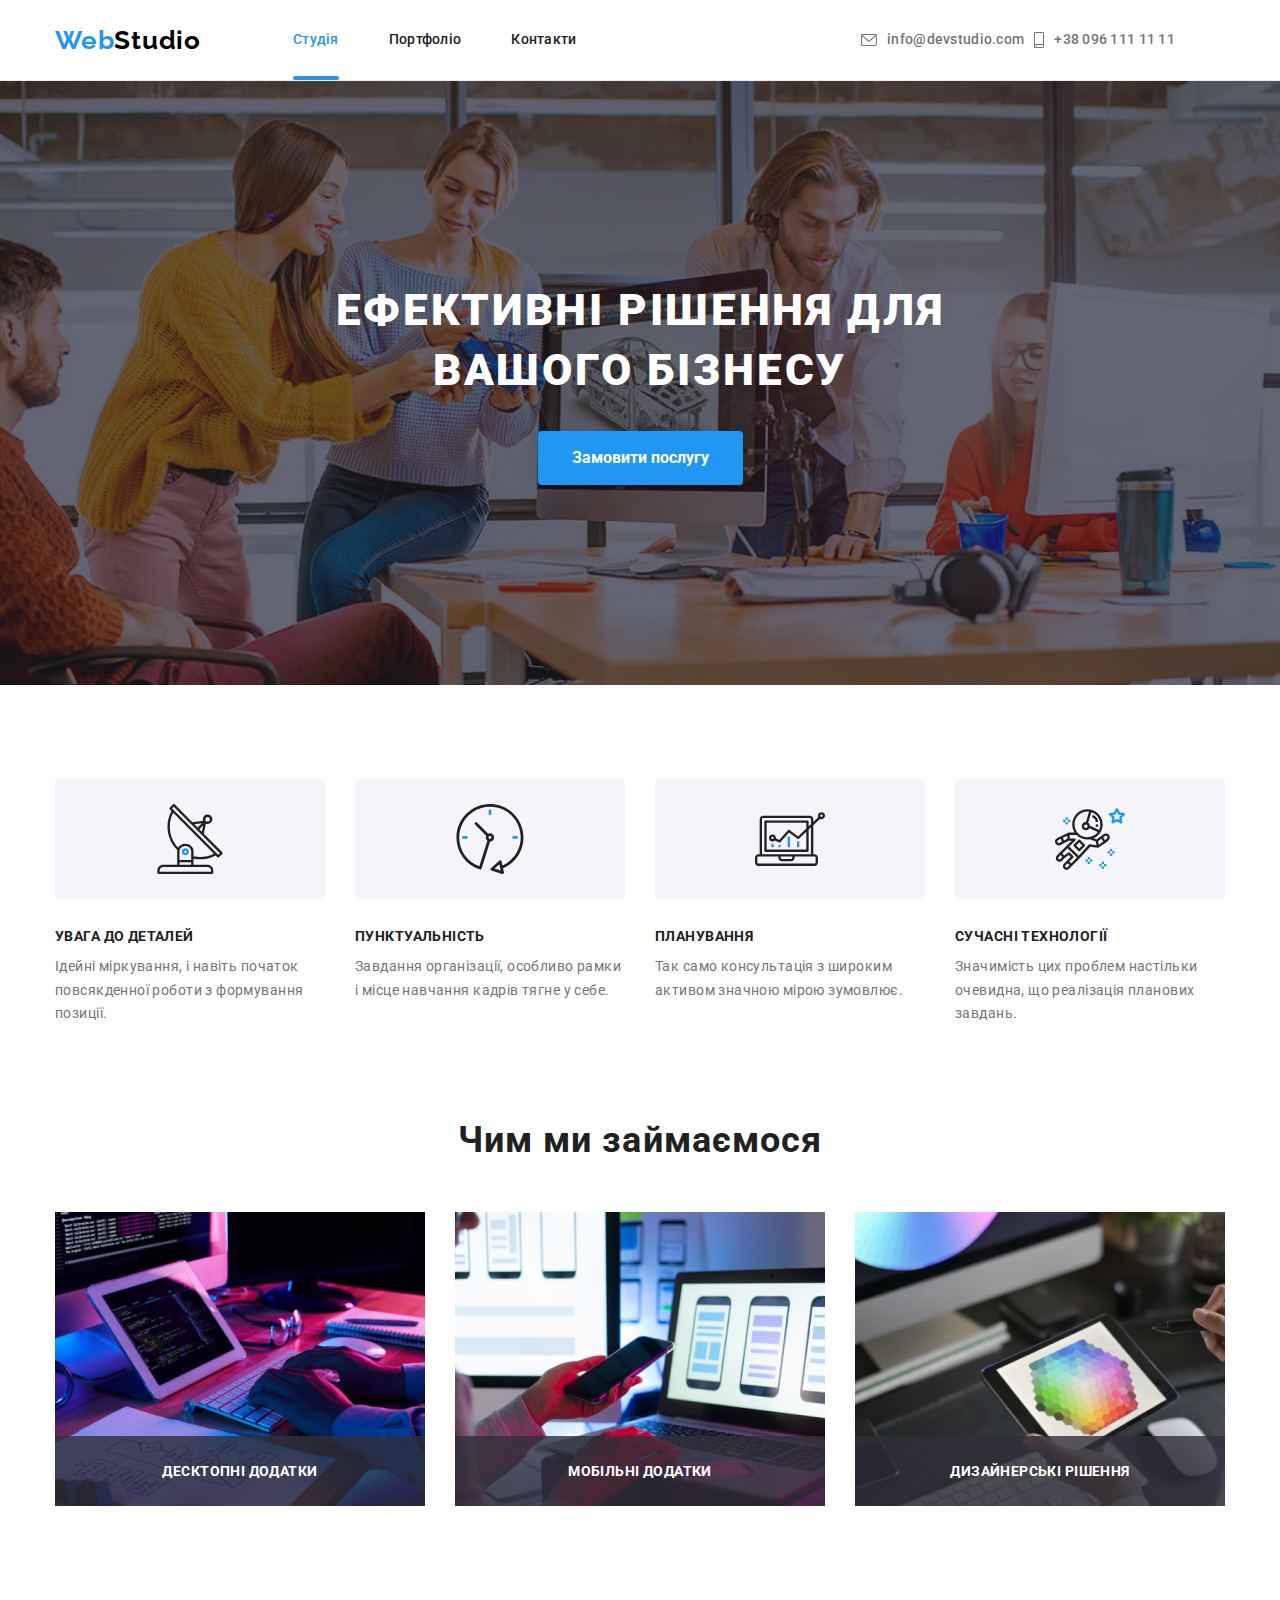
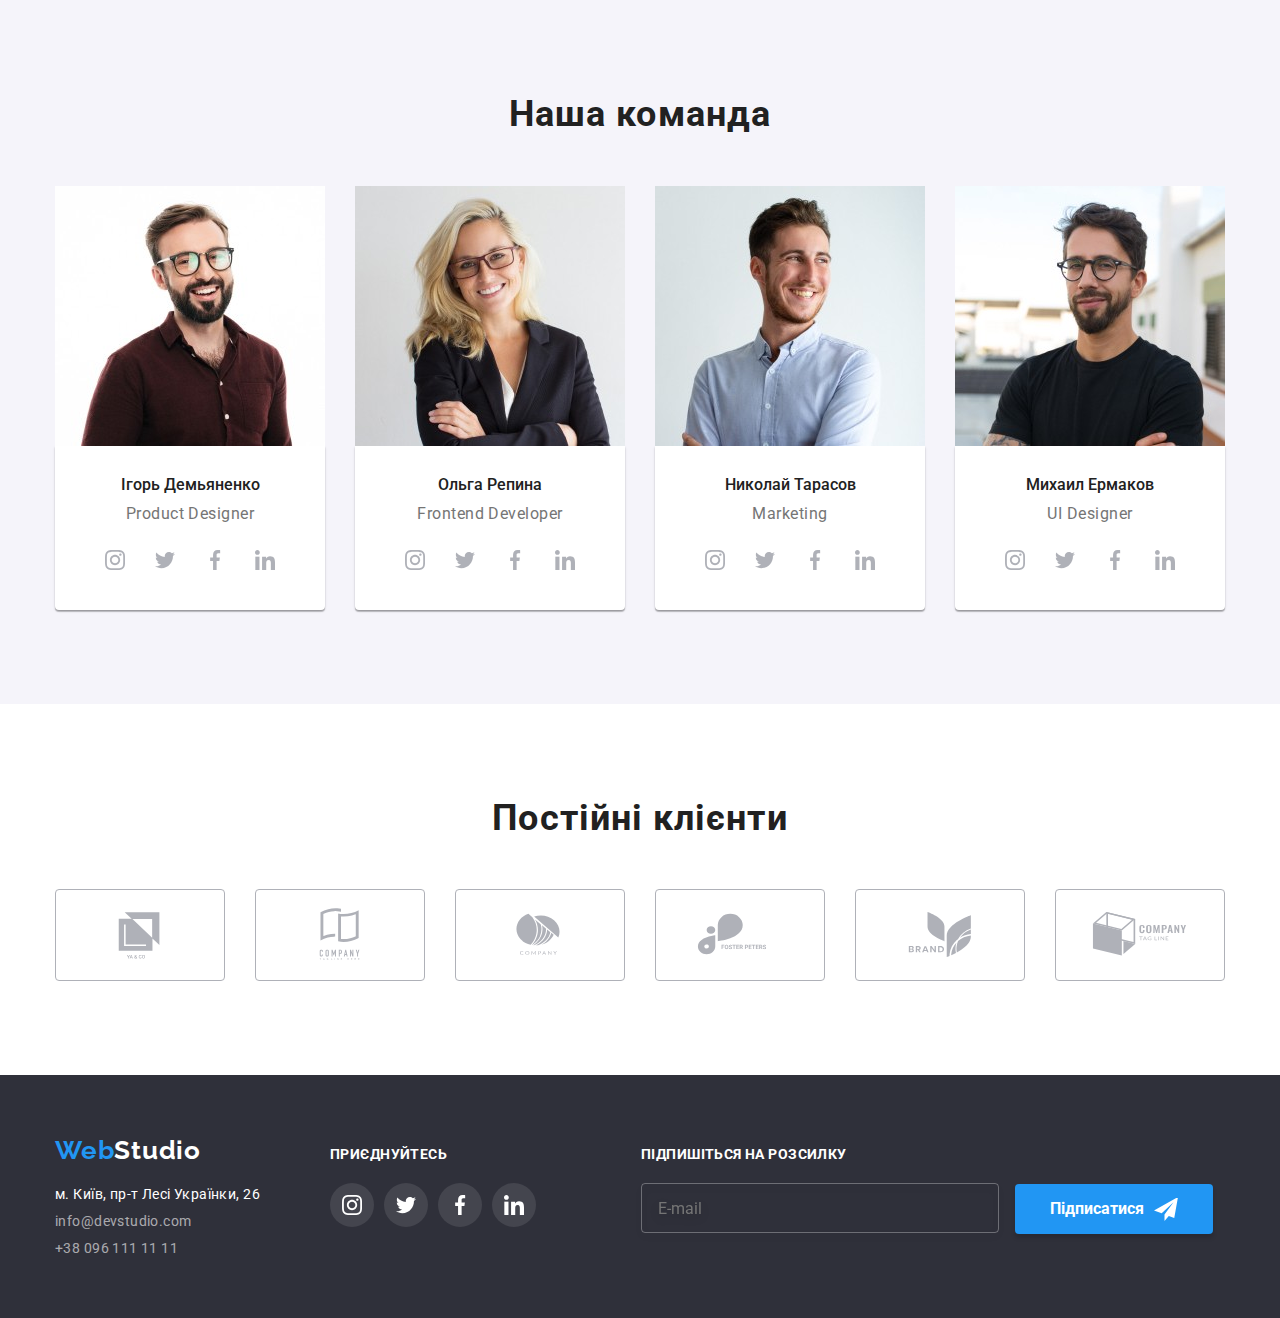
==== commit 0141369b: "adaptive end" ====
--- a/index.html
+++ b/index.html
@@ -26,28 +26,7 @@
           <a class="logo header__logo link" href="./index.html"
             ><span class="logo__accent">Web</span>Studio</a
           >
-
-          <ul class="nav__list list">
-            <li class="nav__item">
-              <a class="nav__link link nav__link--current" href="./index.html">Студія</a>
-            </li>
-
-            <li class="nav__item">
-              <a class="nav__link link" href="./portfolio.html">Портфоліо</a>
-            </li>
-
-            <li class="nav__item">
-              <a class="nav__link link" href="">Контакти</a>
-            </li>
-          </ul>
-
-          <button
-            class="menu_btn"
-            type="button"
-            aria-controls="menu-conteiner"
-            aria-expanded="false"
-            data-menu-button
-          >
+          <button class="menu-btn" type="button" data-menu-open>
             <svg
               class="menu_icon"
               width="40"
@@ -55,78 +34,22 @@
               aria-label="Переключатель мобильного меню"
             >
               <use class="menu_icon--open" href="./images/icons.svg#menu"></use>
-              <use class="menu_icon--close" href="./images/icons.svg#close_menu_m"></use>
             </svg>
           </button>
 
-          <div class="menu-conteiner" data-menu id="menu-conteiner">
-            <ul class="menu__list list">
-              <li class="menu__item">
-                <a class="menu__link link" href="./index.html">Студія</a>
-              </li>
-
-              <li class="menu__item">
-                <a class="menu__link link" href="./portfolio.html">Портфоліо</a>
-              </li>
-
-              <li class="menu__item">
-                <a class="menu__link link" href="">Контакти</a>
-              </li>
-            </ul>
-
-            <ul class="menu-contacts list">
-              <li class="menu-contacts__item">
-                <a class="menu-contacts__phone link" href="tel:+380961111111">
-                  +38 096 111 11 11
-                </a>
-              </li>
-
-              <li class="menu-contacts__item">
-                <a class="menu-contacts__mail link" href="mailto:info@devstudio.com">
-                  info@devstudio.com
-                </a>
-              </li>
-            </ul>
-
-            <ul class="menu__socials-list list">
-              <li class="menu__socials-item">
-                <a
-                  href="https://www.instagram.com/"
-                  class="menu__socials-link link"
-                  rel="noopener noreferrer"
-                  aria-label="instagram"
-                  >Instagram
-                </a>
-              </li>
-              <li class="menu__socials-item">
-                <a
-                  href="https://twitter.com/"
-                  class="menu__socials-link link"
-                  rel="noopener noreferrer"
-                  aria-label="twitter"
-                  >Twitter
-                </a>
-              </li>
-              <li class="menu__socials-item">
-                <a
-                  href="https://uk-ua.facebook.com/"
-                  class="menu__socials-link link"
-                  rel="noopener noreferrer"
-                  aria-label="facebook"
-                  >Facebook
-                </a>
-              </li>
-              <li class="menu__socials-item">
-                <a
-                  href="https://www.linkedin.com/"
-                  class="menu__socials-link link"
-                  rel="noopener noreferrer"
-                  aria-label="linkedin"
-                  >Linkedin
-                </a>
-              </li>
-            </ul>
-          </div>
+          <ul class="nav__list list">
+            <li class="nav__item">
+              <a class="nav__link link nav__link--current" href="./index.html">Студія</a>
+            </li>
+
+            <li class="nav__item">
+              <a class="nav__link link" href="./portfolio.html">Портфоліо</a>
+            </li>
+
+            <li class="nav__item">
+              <a class="nav__link link" href="">Контакти</a>
+            </li>
+          </ul>
         </nav>
 
         <ul class="header-contacts list">
@@ -228,39 +151,52 @@
           <ul class="occupation__list list">
             <li class="occupation__item">
               <div class="occupation__thumb">
-                <img
-                  class="occupation__img"
-                  src="./images/main_page/we_doing_1.jpg"
-                  alt="Пишем код"
-                  width="370"
-                  height="294"
-                />
+                <picture>
+                  <source
+                    media="(min-width: 1200px)"
+                    srcset="
+                      ./images/occupation/img@1x_lg-1.jpg 1x,
+                      ./images/occupation/img@2x_lg-1.jpg 2x
+                    "
+                  />
+                  <img class="occupation__img src="./images/occupation/img@1x_lg-1.jpg" alt="Пишем
+                  код" />
+                </picture>
                 <p class="occupation__label">Десктопні додатки</p>
               </div>
             </li>
 
             <li class="occupation__item">
               <div class="occupation__thumb">
-                <img
-                  class="occupation__img"
-                  src="./images/main_page/we_doing_2.jpg"
-                  alt="Делаем адаптивную верстку"
-                  width="370"
-                  height="294"
-                />
+                <picture>
+                  <source
+                    media="(min-width: 1200px)"
+                    srcset="
+                      ./images/occupation/img@1x_lg-2.jpg 1x,
+                      ./images/occupation/img@2x_lg-2.jpg 2x
+                    "
+                  />
+                  <img class="occupation__img src="./images/occupation/img@1x_lg-2.jpg" alt="Делаем
+                  адаптивную верстку" />
+                </picture>
+
                 <p class="occupation__label">Мобільні додатки</p>
               </div>
             </li>
 
             <li class="occupation__item">
               <div class="occupation__thumb">
-                <img
-                  class="occupation__img"
-                  src="./images/main_page/we_doing_3.jpg"
-                  alt="Создаем дизайн"
-                  width="370"
-                  height="294"
-                />
+                <picture>
+                  <source
+                    media="(min-width: 1200px)"
+                    srcset="
+                      ./images/occupation/img@1x_lg-3.jpg 1x,
+                      ./images/occupation/img@2x_lg-3.jpg 2x
+                    "
+                  />
+                  <img class="occupation__img src="./images/occupation/img@1x_lg-3.jpg" alt="Создаем
+                  дизайн" />
+                </picture>
                 <p class="occupation__label">Дизайнерські рішення</p>
               </div>
             </li>
@@ -809,7 +745,84 @@
         </form>
       </div>
     </div>
+
+    <!--Mobail menu-->
+
+    <div class="menu-overlay" data-menu>
+      <div class="menu-conteiner">
+        <button class="menu-btn" type="button" data-menu-close>
+          <svg class="menu-close-icon" width="40" height="40">
+            <use class="menu_icon--close" href="./images/icons.svg#close_menu_m"></use>
+          </svg>
+        </button>
+
+        <ul class="menu__list list">
+          <li class="menu__item">
+            <a class="menu__link link" href="./index.html">Студія</a>
+          </li>
+
+          <li class="menu__item">
+            <a class="menu__link link" href="./portfolio.html">Портфоліо</a>
+          </li>
+
+          <li class="menu__item">
+            <a class="menu__link link" href="">Контакти</a>
+          </li>
+        </ul>
+
+        <ul class="menu-contacts list">
+          <li class="menu-contacts__item">
+            <a class="menu-contacts__phone link" href="tel:+380961111111"> +38 096 111 11 11 </a>
+          </li>
+
+          <li class="menu-contacts__item">
+            <a class="menu-contacts__mail link" href="mailto:info@devstudio.com">
+              info@devstudio.com
+            </a>
+          </li>
+        </ul>
+
+        <ul class="menu__socials-list list">
+          <li class="menu__socials-item">
+            <a
+              href="https://www.instagram.com/"
+              class="menu__socials-link link"
+              rel="noopener noreferrer"
+              aria-label="instagram"
+              >Instagram
+            </a>
+          </li>
+          <li class="menu__socials-item">
+            <a
+              href="https://twitter.com/"
+              class="menu__socials-link link"
+              rel="noopener noreferrer"
+              aria-label="twitter"
+              >Twitter
+            </a>
+          </li>
+          <li class="menu__socials-item">
+            <a
+              href="https://uk-ua.facebook.com/"
+              class="menu__socials-link link"
+              rel="noopener noreferrer"
+              aria-label="facebook"
+              >Facebook
+            </a>
+          </li>
+          <li class="menu__socials-item">
+            <a
+              href="https://www.linkedin.com/"
+              class="menu__socials-link link"
+              rel="noopener noreferrer"
+              aria-label="linkedin"
+              >Linkedin
+            </a>
+          </li>
+        </ul>
+      </div>
+    </div>
+    <script src="./js/menu-modal.js"></script>
     <script src="./js/modal.js"></script>
-    <script src="./js/menu-modal.js"></script>
   </body>
 </html>
--- a/css/main.min.css
+++ b/css/main.min.css
@@ -1 +1 @@
-:root{--primery-text-color: #212121;--secondary-text-color: #757575;--accent-text-color: #2196f3;--white-text-color: #ffffff;--accent-color: #2196f3;--primery-bgc-color: #ffffff;--secondary-bgc-color: #2f303a;--anim-hover: 250ms cubic-bezier(0.4, 0, 0.2, 1)}.visually-hidden{position:absolute;white-space:nowrap;width:1px;height:1px;overflow:hidden;border:0;padding:0;clip:rect(0 0 0 0);-webkit-clip-path:inset(50%);clip-path:inset(50%);margin:-1px}body{font-family:Roboto,sans-serif}.no-scroll{overflow:hidden}h1,h2,h3,h4,h5,p{margin:0}img{display:block;max-width:100%;height:auto}.link{text-decoration:none}.list{list-style:none;padding:0;margin:0}.section{padding-top:94px;padding-bottom:94px}.container{margin-left:auto;margin-right:auto;padding-left:15px;padding-right:15px}@media screen and (min-width: 480px){.container{width:480px}}@media screen and (min-width: 768px){.container{width:768px}}@media screen and (min-width: 1200px){.container{width:1200px}}.section-title{font-weight:700;font-size:28px;line-height:1.16;text-align:center;letter-spacing:.03em;color:var(--primery-text-color);margin-bottom:30px}@media screen and (min-width: 768px){.section-title{font-size:36px;margin-bottom:50px}}.hero__btn{display:block;font-weight:700;font-size:16px;line-height:1.875;font-family:inherit;color:var(--white-text-color);background-color:var(--accent-color);cursor:pointer;margin-left:auto;margin-right:auto;padding:10px 32px;-webkit-box-shadow:0px 4px 4px rgba(0,0,0,.15);box-shadow:0px 4px 4px rgba(0,0,0,.15);border-radius:4px;border-color:rgba(0,0,0,0);-webkit-transition:background-color var(--anim-hover);transition:background-color var(--anim-hover)}.hero__btn:hover,.hero__btn:focus{background-color:#188ce8}.logo{color:#000;font-family:"Raleway";font-weight:700;font-size:24px;line-height:1.19;letter-spacing:.03em;text-align:center}@media screen and (min-width: 1200px){.logo{font-size:26px;text-align:left}}.logo__accent{color:var(--accent-text-color)}@media screen and (min-width: 768px){.header__logo{margin-right:87px}}@media screen and (min-width: 1200px){.header__logo{margin-right:92px}}.footer__logo{display:block;color:var(--white-text-color);margin-right:0;margin-bottom:20px}.nav{display:-webkit-box;display:-ms-flexbox;display:flex;-webkit-box-align:center;-ms-flex-align:center;align-items:center}.nav__list{display:none}@media screen and (min-width: 768px){.nav__list{display:-webkit-box;display:-ms-flexbox;display:flex}}.nav__item{font-weight:500;font-size:14px;line-height:1.14;letter-spacing:.02em;margin-right:50px}.nav__item__item:last-child{margin-right:0}.nav__link{display:block;padding-top:32px;padding-bottom:32px;color:var(--primery-text-color);-webkit-transition:color var(--anim-hover);transition:color var(--anim-hover)}.nav__link--current{color:var(--accent-text-color);position:relative}.nav__link--current::after{content:"";display:block;width:100%;height:4px;background-color:#2196f3;border-radius:2px;position:absolute;bottom:0}.nav__link:hover,.nav__link:focus{color:var(--accent-text-color)}.socials__link{display:-webkit-box;display:-ms-flexbox;display:flex;-webkit-box-align:center;-ms-flex-align:center;align-items:center;-webkit-box-pack:center;-ms-flex-pack:center;justify-content:center;width:40px;height:40px;border-radius:50%;color:#afb1b8;-webkit-transition:background-color var(--anim-hover),color var(--anim-hover);transition:background-color var(--anim-hover),color var(--anim-hover)}.socials__link:hover,.socials__link:focus{background-color:var(--accent-color);color:#fff}.socials__icon{fill:currentColor}.address{margin-bottom:60px;text-align:center}@media screen and (min-width: 768px){.address{margin-bottom:0;text-align:left}}.address__location,.address__mail,.address__phone{font-family:"Roboto";font-style:normal;font-weight:400;font-size:14px;line-height:1.2727272727;letter-spacing:.03em;color:#fff;-webkit-transition:color var(--anim-hover);transition:color var(--anim-hover)}.address a{display:block;margin-bottom:9px}.address a:last-child{margin-bottom:0px}.address__location{color:var(--white-text-color)}.address__mail,.address__phone{color:rgba(255,255,255,.6)}.address__location:focus,.address__mail:focus,.address__phone:focus,.address__location:hover,.address__mail:hover,.address__phone:hover{color:var(--accent-text-color)}.menu_btn{display:-webkit-inline-box;display:-ms-inline-flexbox;display:inline-flex;margin:0;padding:0;border:none;cursor:pointer;background-color:rgba(0,0,0,0)}@media screen and (min-width: 768px){.menu_btn{display:none}}.menu_btn:hover,.menu_btn:focus{fill:var(--accent-text-color)}.menu_btn .menu_icon--close{display:none}.menu_btn.is-open .menu_icon--close{display:block}.menu_btn.is-open .menu_icon--open{display:none}.menu-conteiner{display:none}.menu-conteiner.is-open{display:block;padding:48px 40px;position:absolute;top:100%;left:0;width:100%;height:796px;background-color:#fff}@media screen and (min-width: 768px){.menu-conteiner.is-open{display:none}}.menu__list{margin-bottom:32px}.menu__list:last-child{margin-bottom:302px}.menu__link{font-weight:500;font-size:40px;line-height:1.175;letter-spacing:.02em;color:#212121}.menu__link:hover,.menu__link:focus{color:var(--accent-text-color)}.menu-contacts__phone{font-weight:500;font-size:34px;line-height:1.1764705882;letter-spacing:.02em;color:#2196f3;margin-bottom:32px}.menu-contacts__mail{font-weight:500;font-size:24px;line-height:1.1666666667;letter-spacing:.02em;color:#757575;margin-bottom:64px}.menu__socials-list{display:-webkit-box;display:-ms-flexbox;display:flex;-webkit-box-align:center;-ms-flex-align:center;align-items:center;gap:20px}.menu__socials-link{font-weight:500;font-size:18px;line-height:1.2222222222;letter-spacing:.02em;color:#2196f3}.menu__socials-list:not(:last-child){border-right:1px solid #2196f3}.header{background-color:var(rimery-bgc-color);border-bottom:1px solid #ececec}.header__container{display:-webkit-box;display:-ms-flexbox;display:flex;-webkit-box-align:center;-ms-flex-align:center;align-items:center;position:relative}.header-contacts{display:none}@media screen and (min-width: 768px){.header-contacts{display:-webkit-box;display:-ms-flexbox;display:flex;-webkit-box-orient:vertical;-webkit-box-direction:normal;-ms-flex-direction:column;flex-direction:column;margin-left:auto;gap:10px}}@media screen and (min-width: 1200px){.header-contacts{margin-right:50px}}.header-contacts__item{display:-webkit-box;display:-ms-flexbox;display:flex;-webkit-box-align:center;-ms-flex-align:center;align-items:center}.header-contacts__mail,.header-contacts__phone{font-weight:500;font-size:14px;line-height:1.14;letter-spacing:.02em;color:var(--secondary-text-color);display:-webkit-box;display:-ms-flexbox;display:flex;-webkit-box-align:center;-ms-flex-align:center;align-items:center;-webkit-transition:color var(--anim-hover);transition:color var(--anim-hover)}@media screen and (min-width: 1200px){.header-contacts__mail,.header-contacts__phone{padding-top:32px;padding-bottom:32px}}.header-contacts__item{display:-webkit-box;display:-ms-flexbox;display:flex;-ms-flex-wrap:nowrap;flex-wrap:nowrap}.header-contacts__mail:hover,.header-contacts__phone:hover,.header-contacts__mail:focus,.header-contacts__phone:focus{color:var(--accent-text-color)}.header-contacts__icon{margin-right:10px;fill:currentColor}.hero{background-color:var(--secondary-bgc-color)}.hero_overlay{margin-left:auto;margin-right:auto;background-repeat:no-repeat;background-position:center;background-size:cover;padding-top:118px;padding-bottom:118px;background-image:-webkit-gradient(linear, left top, left bottom, from(rgba(47, 48, 58, 0.4)), to(rgba(47, 48, 58, 0.4))),url("../images/hero/img@1x_sm.jpg");background-image:linear-gradient(to bottom, rgba(47, 48, 58, 0.4), rgba(47, 48, 58, 0.4)),url("../images/hero/img@1x_sm.jpg")}@media screen and (min-width: 1200px){.hero_overlay{padding-top:200px;padding-bottom:200px}}@media screen and (min-device-pixel-ratio: 2),screen and (-webkit-min-device-pixel-ratio: 2),screen and (min-resolution: 192dpi),screen and (min-resolution: 2dppx){.hero_overlay{background-image:-webkit-gradient(linear, left top, left bottom, from(rgba(47, 48, 58, 0.4)), to(rgba(47, 48, 58, 0.4))),url("../images/hero/img@2x_sm.jpg");background-image:linear-gradient(to bottom, rgba(47, 48, 58, 0.4), rgba(47, 48, 58, 0.4)),url("../images/hero/img@2x_sm.jpg")}}@media screen and (min-width: 768px){.hero_overlay{background-image:-webkit-gradient(linear, left top, left bottom, from(rgba(47, 48, 58, 0.4)), to(rgba(47, 48, 58, 0.4))),url("../images/hero/img@1x_md.jpg");background-image:linear-gradient(to bottom, rgba(47, 48, 58, 0.4), rgba(47, 48, 58, 0.4)),url("../images/hero/img@1x_md.jpg")}}@media screen and (min-width: 768px)and (min-device-pixel-ratio: 2),screen and (min-width: 768px)and (-webkit-min-device-pixel-ratio: 2),screen and (min-width: 768px)and (min-resolution: 192dpi),screen and (min-width: 768px)and (min-resolution: 2dppx){.hero_overlay{background-image:-webkit-gradient(linear, left top, left bottom, from(rgba(47, 48, 58, 0.4)), to(rgba(47, 48, 58, 0.4))),url("../images/hero/img@2x_md.jpg");background-image:linear-gradient(to bottom, rgba(47, 48, 58, 0.4), rgba(47, 48, 58, 0.4)),url("../images/hero/img@2x_md.jpg")}}@media screen and (min-width: 1200px){.hero_overlay{background-image:-webkit-gradient(linear, left top, left bottom, from(rgba(47, 48, 58, 0.4)), to(rgba(47, 48, 58, 0.4))),url("../images/hero/Img@1x_lg.jpg");background-image:linear-gradient(to bottom, rgba(47, 48, 58, 0.4), rgba(47, 48, 58, 0.4)),url("../images/hero/Img@1x_lg.jpg")}}@media screen and (min-width: 1200px)and (min-device-pixel-ratio: 2),screen and (min-width: 1200px)and (-webkit-min-device-pixel-ratio: 2),screen and (min-width: 1200px)and (min-resolution: 192dpi),screen and (min-width: 1200px)and (min-resolution: 2dppx){.hero_overlay{background-image:-webkit-gradient(linear, left top, left bottom, from(rgba(47, 48, 58, 0.4)), to(rgba(47, 48, 58, 0.4))),url("../images/hero/img@2x_lg.jpg");background-image:linear-gradient(to bottom, rgba(47, 48, 58, 0.4), rgba(47, 48, 58, 0.4)),url("../images/hero/img@2x_lg.jpg")}}.hero__title{font-weight:900;font-size:26px;line-height:1.36;text-align:center;letter-spacing:.06em;text-transform:uppercase;color:var(--white-text-color);margin-top:0;margin-bottom:30px}@media screen and (min-width: 1200px){.hero__title{font-size:44px}}.about{padding-top:60px;padding-bottom:60px}@media screen and (min-width: 1200px){.about{padding-top:94px;padding-bottom:94px}}@media screen and (min-width: 768px){.about__list{display:-webkit-box;display:-ms-flexbox;display:flex;gap:30px;-ms-flex-wrap:wrap;flex-wrap:wrap;-webkit-box-pack:center;-ms-flex-pack:center;justify-content:center}}.about__item{margin-bottom:30px}.about__item:last-child{margin-bottom:0}@media screen and (min-width: 768px){.about__item{-ms-flex-preferred-size:calc((100% - 30 * (2 - 1)) / 2);flex-basis:calc((100% - 30 * (2 - 1)) / 2);margin-bottom:0}}@media screen and (min-width: 1200px){.about__item{-ms-flex-preferred-size:calc((100% - 30 * (4 - 1)) / 4);flex-basis:calc((100% - 30 * (4 - 1)) / 4);margin-bottom:0}}.about__thumb{max-width:450px;min-height:120px;background-color:#f5f4fa;border-radius:4px;display:-webkit-box;display:-ms-flexbox;display:flex;-webkit-box-align:center;-ms-flex-align:center;align-items:center;-webkit-box-pack:center;-ms-flex-pack:center;justify-content:center;margin-bottom:30px}@media screen and (min-width: 768px){.about__thumb{max-width:345px}}@media screen and (min-width: 1200px){.about__thumb{max-width:270px}}.about__thumb:last-child{margin-bottom:0}.about__title{font-weight:700;font-size:14px;line-height:1.14;letter-spacing:.03em;text-transform:uppercase;color:var(--primery-text-color);margin-bottom:10px;text-align:center}@media screen and (min-width: 768px){.about__title{text-align:left}}.about__desc{font-size:14px;line-height:1.71;letter-spacing:.03em;color:var(--secondary-text-color);width:100%;text-align:center}@media screen and (min-width: 768px){.about__desc{text-align:left;width:354px}}@media screen and (min-width: 1200px){.about__desc{width:270px}}.occupation{display:none}@media screen and (min-width: 1200px){.occupation{display:block;padding-top:0;padding-bottom:94px}}.occupation__list{display:-webkit-box;display:-ms-flexbox;display:flex;gap:30px}.occupation__img{display:block}.occupation__thumb{position:relative}.occupation__label{position:absolute;bottom:0;width:100%;text-align:center;padding-top:27px;padding-bottom:27px;font-weight:700;font-size:14px;line-height:1.1428571429;letter-spacing:.03em;text-transform:uppercase;color:#fff;background:rgba(47,48,58,.8)}.team{padding-top:60px;padding-bottom:60px;background-color:#f5f4fa}@media screen and (min-width: 1200px){.team{padding-top:94px;padding-bottom:94px}}@media screen and (min-width: 768px){.team__list{display:-webkit-box;display:-ms-flexbox;display:flex;gap:30px;-ms-flex-wrap:wrap;flex-wrap:wrap}}.team__item{margin-bottom:30px}@media screen and (min-width: 768px){.team__item{-ms-flex-preferred-size:calc((100% - 30 * (2 - 1)) / 2);flex-basis:calc((100% - 30 * (2 - 1)) / 2);margin-bottom:0}}@media screen and (min-width: 1200px){.team__item{-ms-flex-preferred-size:calc((100% - 30 * (4 - 1)) / 4);flex-basis:calc((100% - 30 * (4 - 1)) / 4);margin-bottom:0}}.team__wrapper{padding-top:30px;padding-bottom:24px;background-color:#fff;-webkit-box-shadow:0px 1px 3px rgba(0,0,0,.12),0px 1px 1px rgba(0,0,0,.14),0px 2px 1px rgba(0,0,0,.2);box-shadow:0px 1px 3px rgba(0,0,0,.12),0px 1px 1px rgba(0,0,0,.14),0px 2px 1px rgba(0,0,0,.2);border-radius:0px 0px 4px 4px}@media screen and (min-width: 768px){.team__wrapper{padding-bottom:24px}}@media screen and (min-width: 1200px){.team__wrapper{padding-bottom:30px}}.team__employee{font-weight:500;font-size:16px;line-height:1.18;color:var(--primery-text-color);text-align:center;margin-bottom:10px}.team__profession{display:block;font-weight:400;font-size:16px;line-height:1.18;text-align:center;letter-spacing:.03em;color:var(--secondary-text-color);margin-bottom:16px}.team__socials{display:-webkit-box;display:-ms-flexbox;display:flex;-webkit-box-align:center;-ms-flex-align:center;align-items:center;-webkit-box-pack:center;-ms-flex-pack:center;justify-content:center;gap:10px}.clients{padding-top:60px;padding-bottom:60px}@media screen and (min-width: 1200px){.clients{padding-top:94px;padding-bottom:94px}}.clients__list{display:-webkit-box;display:-ms-flexbox;display:flex;-ms-flex-wrap:wrap;flex-wrap:wrap;-webkit-box-pack:center;-ms-flex-pack:center;justify-content:center;gap:30px}.clients__item{display:-webkit-box;display:-ms-flexbox;display:flex;-ms-flex-preferred-size:calc((100% - 30 * (2 - 1)) / 2);flex-basis:calc((100% - 30 * (2 - 1)) / 2)}@media screen and (min-width: 768px){.clients__item{-ms-flex-preferred-size:calc((100% - 30 * (3 - 1)) / 3);flex-basis:calc((100% - 30 * (3 - 1)) / 3);margin-bottom:0}}@media screen and (min-width: 1200px){.clients__item{-ms-flex-preferred-size:calc((100% - 30 * (4 - 1)) / 4);flex-basis:calc((100% - 30 * (4 - 1)) / 4)}}.clients__link{display:-webkit-box;display:-ms-flexbox;display:flex;width:170px;height:92px;border:1px solid #afb1b8;border-radius:4px;-webkit-box-align:center;-ms-flex-align:center;align-items:center;-webkit-box-pack:center;-ms-flex-pack:center;justify-content:center;color:#afb1b8;-webkit-transition:color var(--anim-hover),border var(--anim-hover);transition:color var(--anim-hover),border var(--anim-hover)}.clients__link:hover,.clients__link:focus{color:var(--accent-text-color);border:1px solid var(--accent-text-color)}.clients__icon{fill:currentColor}.footer{background-color:var(--secondary-bgc-color);padding-top:60px;padding-bottom:60px}@media screen and (min-width: 768px){.footer__container{display:-webkit-box;display:-ms-flexbox;display:flex;-webkit-box-align:baseline;-ms-flex-align:baseline;align-items:baseline;-ms-flex-wrap:wrap;flex-wrap:wrap;-ms-flex-pack:distribute;justify-content:space-around}}@media screen and (min-width: 1200px){.footer__container{-webkit-box-pack:start;-ms-flex-pack:start;justify-content:flex-start}}@media screen and (min-width: 1200px){.footer__contacts{margin-right:70px}}.footer__title,.subcription__title{font-family:"Roboto";font-weight:700;font-size:14px;line-height:1.2142857143;letter-spacing:.03em;text-transform:uppercase;color:var(--white-text-color);margin-bottom:20px;text-align:center}@media screen and (min-width: 1200px){.footer__title,.subcription__title{text-align:left}}.footer__wrapper{margin-bottom:60px}@media screen and (min-width: 1200px){.footer__wrapper{margin-right:93px;margin-bottom:0}}.footer__list{display:-webkit-box;display:-ms-flexbox;display:flex;-ms-flex-line-pack:center;align-content:center;gap:10px;-webkit-box-pack:center;-ms-flex-pack:center;justify-content:center}.footer__socials-link{width:44px;height:44px;border-radius:50%;background-color:rgba(255,255,255,.1);color:var(--white-text-color);display:-webkit-box;display:-ms-flexbox;display:flex;-webkit-box-align:center;-ms-flex-align:center;align-items:center;-webkit-box-pack:center;-ms-flex-pack:center;justify-content:center;-webkit-transition:background-color var(--anim-hover);transition:background-color var(--anim-hover)}.footer__socials-link:focus,.footer__socials-link:hover{background-color:#2196f3}.footer__icon{fill:currentColor}.subcription{margin:0 auto;display:-webkit-box;display:-ms-flexbox;display:flex;-webkit-box-pack:center;-ms-flex-pack:center;justify-content:center}@media screen and (min-width: 1200px){.subcription{margin-left:auto}}.subcription__input{width:100%;height:50px;border:1px solid rgba(255,255,255,.3);-webkit-filter:drop-shadow(0px 4px 4px rgba(0, 0, 0, 0.15));filter:drop-shadow(0px 4px 4px rgba(0, 0, 0, 0.15));border-radius:4px;background-color:rgba(0,0,0,0);padding:15px 16px;margin-right:0;outline:none;color:var(--white-text-color);-webkit-transition:border-color var(--anim-hover);transition:border-color var(--anim-hover);margin-bottom:20px}@media screen and (min-width: 1200px){.subcription__input{margin-bottom:0;margin-right:12px;width:358px}}.subcription__input:focus{border-color:#eee}.subcription__btn{display:inline-block;width:198px;height:50px;padding:10px 28px;font-weight:700;font-size:16px;line-height:1.875;font-family:inherit;color:var(--white-text-color);cursor:pointer;background:#2196f3;-webkit-box-shadow:0px 4px 4px rgba(0,0,0,.15);box-shadow:0px 4px 4px rgba(0,0,0,.15);border-radius:4px;border-color:rgba(0,0,0,0);-webkit-box-align:center;-ms-flex-align:center;align-items:center;-webkit-box-pack:center;-ms-flex-pack:center;justify-content:center}@media screen and (min-width: 768px){.subcription__btn{display:-webkit-inline-box;display:-ms-inline-flexbox;display:inline-flex}}.subcription__btn>span{margin-right:10px}.backdrop{position:fixed;top:0;left:0;width:100%;height:100%;background-color:rgba(0,0,0,.2);z-index:1000;-webkit-transition:opacity 500ms ease-in-out,visibility 500ms ease-in-out;transition:opacity 500ms ease-in-out,visibility 500ms ease-in-out}.backdrop--is-hidden{opacity:0;visibility:hidden;pointer-events:none}.modal{position:absolute;top:50%;left:50%;-webkit-transform:translate(-50%, -50%) scale(1);transform:translate(-50%, -50%) scale(1);width:528px;background-color:#fff;-webkit-box-shadow:0px 1px 3px rgba(0,0,0,.12),0px 1px 1px rgba(0,0,0,.14),0px 2px 1px rgba(0,0,0,.2);box-shadow:0px 1px 3px rgba(0,0,0,.12),0px 1px 1px rgba(0,0,0,.14),0px 2px 1px rgba(0,0,0,.2);border-radius:4px;padding:40px;-webkit-transition:opacity 500ms ease-in-out 200ms,-webkit-transform 500ms ease-in-out 200ms;transition:opacity 500ms ease-in-out 200ms,-webkit-transform 500ms ease-in-out 200ms;transition:transform 500ms ease-in-out 200ms,opacity 500ms ease-in-out 200ms;transition:transform 500ms ease-in-out 200ms,opacity 500ms ease-in-out 200ms,-webkit-transform 500ms ease-in-out 200ms}.backdrop--is-hidden .modal{-webkit-transform:translate(-30%, -30%) scale(0.3) rotate(1turn);transform:translate(-30%, -30%) scale(0.3) rotate(1turn)}.modal__btn--close{position:absolute;top:8px;right:8px;display:-webkit-box;display:-ms-flexbox;display:flex;-webkit-box-align:center;-ms-flex-align:center;align-items:center;-webkit-box-pack:center;-ms-flex-pack:center;justify-content:center;width:30px;height:30px;padding:0;border:1px solid rgba(0,0,0,.1);border-radius:50%;background-color:rgba(0,0,0,0);cursor:pointer}.modal__btn--close>.modal__icon--close{fill:#000;-webkit-transition:fill var(--anim-hover);transition:fill var(--anim-hover)}.modal__btn--close:focus>.modal__icon--close,.modal__btn--close:hover>.modal__icon--close{fill:var(--accent-color)}.modal__form{display:-webkit-box;display:-ms-flexbox;display:flex;-webkit-box-orient:vertical;-webkit-box-direction:normal;-ms-flex-direction:column;flex-direction:column;-webkit-box-align:center;-ms-flex-align:center;align-items:center}.modal__title{font-weight:700;font-size:20px;line-height:1.15;text-align:center;letter-spacing:.03em;color:#212121;margin-bottom:12px}.modal__field{display:block;position:relative;margin-bottom:10px}.modal__field--last{margin-bottom:20px}.modal__desc{display:block;font-weight:400;font-size:12px;line-height:1.1666666667;letter-spacing:.01em;color:#757575;margin-bottom:4px}.modal__input{height:40px;width:448px;border:1px solid rgba(33,33,33,.2);border-radius:4px;padding:12px 42px;cursor:pointer;outline:none;-webkit-transition:border-color var(--anim-hover),fill var(--anim-hover);transition:border-color var(--anim-hover),fill var(--anim-hover)}.modal__input:focus{border-color:#188ce8}.modal__textarea{resize:none;width:448px;height:120px;border:1px solid rgba(33,33,33,.2);border-radius:4px;font-weight:400;font-size:12px;line-height:14px;letter-spacing:.01em;color:#000;padding:12px 16px;outline:none;-webkit-transition:border-color var(--anim-hover);transition:border-color var(--anim-hover)}.modal__textarea:focus{border-color:#188ce8}.modal__input-icon{position:absolute;top:28px;left:12px;fill:#000}.modal__input:focus+.modal__input-icon{fill:#188ce8}.modal__agreement{display:-webkit-box;display:-ms-flexbox;display:flex;-webkit-box-align:baseline;-ms-flex-align:baseline;align-items:baseline;gap:9px;font-weight:400;font-size:14px;line-height:1.7142857143;letter-spacing:.03em;color:#757575;margin-bottom:30px;padding-left:9px;position:relative}.modal__text{-webkit-user-select:none;-moz-user-select:none;-ms-user-select:none;user-select:none}.modal__link{color:var(--accent-text-color);text-decoration:underline}.modal__btn--submit{display:block;font-weight:700;font-size:16px;line-height:1.875;font-family:inherit;color:var(--white-text-color);background-color:var(--accent-color);cursor:pointer;margin-left:0 auto;padding:10px 52px;-webkit-box-shadow:0px 4px 4px rgba(0,0,0,.15);box-shadow:0px 4px 4px rgba(0,0,0,.15);border-radius:4px;border-color:rgba(0,0,0,0)}.modal__agreement-icon{-ms-flex-item-align:center;align-self:center}.modal__agreement-icon--check{opacity:0}.modal__agreement-input:checked+.modal__agreement-icon .modal__agreement-icon--check{opacity:1}.modal__agreement-input--visuaaly-hidden{position:absolute;white-space:nowrap;width:1px;height:1px;overflow:hidden;border:0;padding:0;clip:rect(0 0 0 0);-webkit-clip-path:inset(50%);clip-path:inset(50%);margin:-1px}.filter-btn{display:block;max-width:150px;min-width:25px;min-height:26px;padding:6px 22px;font-weight:500;font-size:16px;line-height:1.62;text-align:center;letter-spacing:.03em;font-family:inherit;color:var(--primery-text-color);background-color:#f5f4fa;cursor:pointer;border:none;border-radius:4px;-webkit-transition:color var(--anim-hover),background-color var(--anim-hover);transition:color var(--anim-hover),background-color var(--anim-hover)}.filter-btn:hover,.filter-btn:focus{color:var(--white-text-color);background-color:var(--accent-color);-webkit-box-shadow:0px 3px 1px rgba(0,0,0,.1),0px 1px 2px rgba(0,0,0,.08),0px 2px 2px rgba(0,0,0,.12);box-shadow:0px 3px 1px rgba(0,0,0,.1),0px 1px 2px rgba(0,0,0,.08),0px 2px 2px rgba(0,0,0,.12)}.filter-active-btn{background-color:var(--accent-color);color:var(--white-text-color)}.filter-list{display:-webkit-box;display:-ms-flexbox;display:flex;margin-bottom:50px;-webkit-box-pack:center;-ms-flex-pack:center;justify-content:center;gap:8px}.portfolio-title{font-weight:700;font-size:18px;line-height:2;letter-spacing:.06em;color:var(--primery-text-color);margin-bottom:4px}.portfolio-subtitle{font-weight:400;font-size:16px;line-height:1.88;letter-spacing:.03em;color:var(--secondary-text-color)}.portfolio-list{display:-webkit-box;display:-ms-flexbox;display:flex;-ms-flex-wrap:wrap;flex-wrap:wrap;gap:30px}.portfolio-item{-ms-flex-preferred-size:calc((100% - 30 * (3 - 1)) / 3);flex-basis:calc((100% - 30 * (3 - 1)) / 3);-webkit-transition:-webkit-box-shadow var(--anim-hover);transition:-webkit-box-shadow var(--anim-hover);transition:box-shadow var(--anim-hover);transition:box-shadow var(--anim-hover), -webkit-box-shadow var(--anim-hover)}.portfolio-item:hover,.portfolio-item:focus{-webkit-box-shadow:0px 1px 1px rgba(0,0,0,.12),0px 4px 4px rgba(0,0,0,.06),1px 4px 6px rgba(0,0,0,.16);box-shadow:0px 1px 1px rgba(0,0,0,.12),0px 4px 4px rgba(0,0,0,.06),1px 4px 6px rgba(0,0,0,.16)}.portfolio-img{display:block;margin-bottom:-2px}.portfolio-overlay{position:relative;overflow:hidden}.overlay{position:absolute;top:0;left:0;width:100%;background-color:rgba(33,150,243,.9);-webkit-transform:translateY(100%);transform:translateY(100%);-webkit-transition:-webkit-transform 500ms ease-in;transition:-webkit-transform 500ms ease-in;transition:transform 500ms ease-in;transition:transform 500ms ease-in, -webkit-transform 500ms ease-in}.portfolio-link:hover .overlay{-webkit-transform:translateY(0);transform:translateY(0)}.overlay-text{font-weight:400;font-size:18px;line-height:1.5555555556;letter-spacing:.03em;padding:63px 24px;color:#fff;-webkit-user-select:none;-moz-user-select:none;-ms-user-select:none;user-select:none}.portfolio-wrapper{padding:20px 24px;border:1px solid #eee;border-top:none}/*# sourceMappingURL=main.min.css.map */+:root{--primery-text-color: #212121;--secondary-text-color: #757575;--accent-text-color: #2196f3;--white-text-color: #ffffff;--accent-color: #2196f3;--primery-bgc-color: #ffffff;--secondary-bgc-color: #2f303a;--anim-hover: 250ms cubic-bezier(0.4, 0, 0.2, 1)}.visually-hidden{position:absolute;white-space:nowrap;width:1px;height:1px;overflow:hidden;border:0;padding:0;clip:rect(0 0 0 0);-webkit-clip-path:inset(50%);clip-path:inset(50%);margin:-1px}body{font-family:Roboto,sans-serif}.no-scroll{overflow:hidden}h1,h2,h3,h4,h5,p{margin:0}img{display:block;max-width:100%;height:auto;-o-object-fit:cover;object-fit:cover;-o-object-position:center;object-position:center}.link{text-decoration:none}.list{list-style:none;padding:0;margin:0}.section{padding-top:94px;padding-bottom:94px}.container{margin-left:auto;margin-right:auto;padding-left:15px;padding-right:15px}@media screen and (min-width: 480px){.container{width:480px}}@media screen and (min-width: 768px){.container{width:768px}}@media screen and (min-width: 1200px){.container{width:1200px}}.section-title{font-weight:700;font-size:28px;line-height:1.16;text-align:center;letter-spacing:.03em;color:var(--primery-text-color);margin-bottom:30px}@media screen and (min-width: 768px){.section-title{font-size:36px;margin-bottom:50px}}.hero__btn{display:block;font-weight:700;font-size:16px;line-height:1.875;font-family:inherit;color:var(--white-text-color);background-color:var(--accent-color);cursor:pointer;margin-left:auto;margin-right:auto;padding:10px 32px;-webkit-box-shadow:0px 4px 4px rgba(0,0,0,.15);box-shadow:0px 4px 4px rgba(0,0,0,.15);border-radius:4px;border-color:rgba(0,0,0,0);-webkit-transition:background-color var(--anim-hover);transition:background-color var(--anim-hover)}.hero__btn:hover,.hero__btn:focus{background-color:#188ce8}.logo{color:#000;font-family:"Raleway";font-weight:700;font-size:24px;line-height:1.19;letter-spacing:.03em;text-align:center}@media screen and (min-width: 1200px){.logo{font-size:26px;text-align:left}}.logo__accent{color:var(--accent-text-color)}@media screen and (min-width: 768px){.header__logo{margin-right:87px}}@media screen and (min-width: 1200px){.header__logo{margin-right:92px}}.footer__logo{display:block;color:var(--white-text-color);margin-right:0;margin-bottom:20px}.nav{display:-webkit-box;display:-ms-flexbox;display:flex;-webkit-box-align:center;-ms-flex-align:center;align-items:center}.nav__list{display:none}@media screen and (min-width: 768px){.nav__list{display:-webkit-box;display:-ms-flexbox;display:flex}}.nav__item{font-weight:500;font-size:14px;line-height:1.14;letter-spacing:.02em;margin-right:50px}.nav__item__item:last-child{margin-right:0}.nav__link{display:block;padding-top:32px;padding-bottom:32px;color:var(--primery-text-color);-webkit-transition:color var(--anim-hover);transition:color var(--anim-hover)}.nav__link--current{color:var(--accent-text-color);position:relative}.nav__link--current::after{content:"";display:block;width:100%;height:4px;background-color:#2196f3;border-radius:2px;position:absolute;bottom:0}.nav__link:hover,.nav__link:focus{color:var(--accent-text-color)}.socials__link{display:-webkit-box;display:-ms-flexbox;display:flex;-webkit-box-align:center;-ms-flex-align:center;align-items:center;-webkit-box-pack:center;-ms-flex-pack:center;justify-content:center;width:40px;height:40px;border-radius:50%;color:#afb1b8;-webkit-transition:background-color var(--anim-hover),color var(--anim-hover);transition:background-color var(--anim-hover),color var(--anim-hover)}.socials__link:hover,.socials__link:focus{background-color:var(--accent-color);color:#fff}.socials__icon{fill:currentColor}.address{margin-bottom:60px;text-align:center}@media screen and (min-width: 768px){.address{margin-bottom:0;text-align:left}}.address__location,.address__mail,.address__phone{font-family:"Roboto";font-style:normal;font-weight:400;font-size:14px;line-height:1.2727272727;letter-spacing:.03em;color:#fff;-webkit-transition:color var(--anim-hover);transition:color var(--anim-hover)}.address a{display:block;margin-bottom:9px}.address a:last-child{margin-bottom:0px}.address__location{color:var(--white-text-color)}.address__mail,.address__phone{color:rgba(255,255,255,.6)}.address__location:focus,.address__mail:focus,.address__phone:focus,.address__location:hover,.address__mail:hover,.address__phone:hover{color:var(--accent-text-color)}.menu_btn{display:-webkit-inline-box;display:-ms-inline-flexbox;display:inline-flex;margin:0;padding:0;border:none;cursor:pointer;background-color:rgba(0,0,0,0)}@media screen and (min-width: 768px){.menu_btn{display:none}}.menu_btn:hover,.menu_btn:focus{fill:var(--accent-text-color)}.menu_btn .menu_icon--close{display:none}.menu_btn.is-open .menu_icon--close{display:block}.menu_btn.is-open .menu_icon--open{display:none}.menu-btn{margin-left:auto;display:-webkit-inline-box;display:-ms-inline-flexbox;display:inline-flex;-webkit-box-align:center;-ms-flex-align:center;align-items:center;-webkit-box-pack:center;-ms-flex-pack:center;justify-content:center;width:40px;height:40px;padding:0;background-color:rgba(0,0,0,0);border:none;cursor:pointer;-webkit-transition:fill var(--anim-hover);transition:fill var(--anim-hover)}@media screen and (min-width: 768px){.menu-btn{display:none}}.menu-overlay .menu-btn{position:absolute;top:10px;right:15px}.menu-btn:hover,.menu-btn:focus{fill:#2196f3}.menu-overlay{position:fixed;top:0;left:0;z-index:100;width:100%;height:100%;background-color:rgba(25,28,38,.2);opacity:0;pointer-events:none;visibility:hidden;-webkit-transition:opacity var(--anim-hover),visibility var(--anim-hover);transition:opacity var(--anim-hover),visibility var(--anim-hover)}@media screen and (min-width: 768px){.menu-overlay{display:none}}.menu-overlay.is-open{opacity:1;pointer-events:initial;visibility:visible}.menu-conteiner{display:-webkit-box;display:-ms-flexbox;display:flex;-webkit-box-orient:vertical;-webkit-box-direction:normal;-ms-flex-direction:column;flex-direction:column;max-width:100%;height:796px;background-color:#fff;padding:50px 40px;-webkit-transform:translateX(100%);transform:translateX(100%);-webkit-transition:-webkit-transform var(--anim-fast);transition:-webkit-transform var(--anim-fast);transition:transform var(--anim-fast);transition:transform var(--anim-fast), -webkit-transform var(--anim-fast)}.menu-overlay.is-open .menu-conteiner{-webkit-transform:translateX(0);transform:translateX(0)}.menu__item{margin-bottom:32px}.menu__item:last-child{margin-bottom:306px}.menu__link{font-weight:500;font-size:40px;line-height:1.175;letter-spacing:.02em;color:#212121}.menu__link:hover,.menu__link:focus{color:#2196f3}.menu-contacts__phone{display:inline-block;font-weight:500;font-size:34px;line-height:1.1764705882;letter-spacing:.02em;color:#2196f3;margin-bottom:32px}.menu-contacts__mail{display:inline-block;font-weight:500;font-size:24px;line-height:1.1666666667;letter-spacing:.02em;color:#757575;margin-bottom:64px}.menu__socials-list{display:-webkit-box;display:-ms-flexbox;display:flex;-webkit-box-align:center;-ms-flex-align:center;align-items:center;-ms-flex-wrap:wrap;flex-wrap:wrap;gap:5px}.menu__socials-item{padding-right:5px;border-right:1px solid rgba(33,33,33,.2)}.menu__socials-link{font-weight:500;font-size:18px;line-height:1.2222222222;letter-spacing:.02em;color:#2196f3}.header{background-color:var(rimery-bgc-color);border-bottom:1px solid #ececec}.header__container{display:-webkit-box;display:-ms-flexbox;display:flex;-webkit-box-align:center;-ms-flex-align:center;align-items:center;position:relative}.header-contacts{display:none}@media screen and (min-width: 768px){.header-contacts{display:-webkit-box;display:-ms-flexbox;display:flex;-webkit-box-orient:vertical;-webkit-box-direction:normal;-ms-flex-direction:column;flex-direction:column;margin-left:auto;gap:10px}}@media screen and (min-width: 1200px){.header-contacts{margin-right:50px;-webkit-box-orient:horizontal;-webkit-box-direction:normal;-ms-flex-direction:row;flex-direction:row}}.header-contacts__item{display:-webkit-box;display:-ms-flexbox;display:flex;-webkit-box-align:center;-ms-flex-align:center;align-items:center}.header-contacts__mail,.header-contacts__phone{font-weight:500;font-size:14px;line-height:1.14;letter-spacing:.02em;color:var(--secondary-text-color);display:-webkit-box;display:-ms-flexbox;display:flex;-webkit-box-align:center;-ms-flex-align:center;align-items:center;-webkit-transition:color var(--anim-hover);transition:color var(--anim-hover)}@media screen and (min-width: 1200px){.header-contacts__mail,.header-contacts__phone{padding-top:32px;padding-bottom:32px}}.header-contacts__item{display:-webkit-box;display:-ms-flexbox;display:flex;-ms-flex-wrap:nowrap;flex-wrap:nowrap}.header-contacts__mail:hover,.header-contacts__phone:hover,.header-contacts__mail:focus,.header-contacts__phone:focus{color:var(--accent-text-color)}.header-contacts__icon{margin-right:10px;fill:currentColor}.hero{background-color:var(--secondary-bgc-color)}.hero_overlay{margin-left:auto;margin-right:auto;background-repeat:no-repeat;background-position:center;background-size:cover;padding-top:118px;padding-bottom:118px;background-image:-webkit-gradient(linear, left top, left bottom, from(rgba(47, 48, 58, 0.4)), to(rgba(47, 48, 58, 0.4))),url("../images/hero/img@1x_sm.jpg");background-image:linear-gradient(to bottom, rgba(47, 48, 58, 0.4), rgba(47, 48, 58, 0.4)),url("../images/hero/img@1x_sm.jpg")}@media screen and (min-width: 1200px){.hero_overlay{padding-top:200px;padding-bottom:200px}}@media screen and (min-device-pixel-ratio: 2),screen and (-webkit-min-device-pixel-ratio: 2),screen and (min-resolution: 192dpi),screen and (min-resolution: 2dppx){.hero_overlay{background-image:-webkit-gradient(linear, left top, left bottom, from(rgba(47, 48, 58, 0.4)), to(rgba(47, 48, 58, 0.4))),url("../images/hero/img@2x_sm.jpg");background-image:linear-gradient(to bottom, rgba(47, 48, 58, 0.4), rgba(47, 48, 58, 0.4)),url("../images/hero/img@2x_sm.jpg")}}@media screen and (min-width: 768px){.hero_overlay{background-image:-webkit-gradient(linear, left top, left bottom, from(rgba(47, 48, 58, 0.4)), to(rgba(47, 48, 58, 0.4))),url("../images/hero/img@1x_md.jpg");background-image:linear-gradient(to bottom, rgba(47, 48, 58, 0.4), rgba(47, 48, 58, 0.4)),url("../images/hero/img@1x_md.jpg")}}@media screen and (min-width: 768px)and (min-device-pixel-ratio: 2),screen and (min-width: 768px)and (-webkit-min-device-pixel-ratio: 2),screen and (min-width: 768px)and (min-resolution: 192dpi),screen and (min-width: 768px)and (min-resolution: 2dppx){.hero_overlay{background-image:-webkit-gradient(linear, left top, left bottom, from(rgba(47, 48, 58, 0.4)), to(rgba(47, 48, 58, 0.4))),url("../images/hero/img@2x_md.jpg");background-image:linear-gradient(to bottom, rgba(47, 48, 58, 0.4), rgba(47, 48, 58, 0.4)),url("../images/hero/img@2x_md.jpg")}}@media screen and (min-width: 1200px){.hero_overlay{background-image:-webkit-gradient(linear, left top, left bottom, from(rgba(47, 48, 58, 0.4)), to(rgba(47, 48, 58, 0.4))),url("../images/hero/Img@1x_lg.jpg");background-image:linear-gradient(to bottom, rgba(47, 48, 58, 0.4), rgba(47, 48, 58, 0.4)),url("../images/hero/Img@1x_lg.jpg")}}@media screen and (min-width: 1200px)and (min-device-pixel-ratio: 2),screen and (min-width: 1200px)and (-webkit-min-device-pixel-ratio: 2),screen and (min-width: 1200px)and (min-resolution: 192dpi),screen and (min-width: 1200px)and (min-resolution: 2dppx){.hero_overlay{background-image:-webkit-gradient(linear, left top, left bottom, from(rgba(47, 48, 58, 0.4)), to(rgba(47, 48, 58, 0.4))),url("../images/hero/img@2x_lg.jpg");background-image:linear-gradient(to bottom, rgba(47, 48, 58, 0.4), rgba(47, 48, 58, 0.4)),url("../images/hero/img@2x_lg.jpg")}}.hero__title{font-weight:900;font-size:26px;line-height:1.36;text-align:center;letter-spacing:.06em;text-transform:uppercase;color:var(--white-text-color);margin-top:0;margin-bottom:30px}@media screen and (min-width: 1200px){.hero__title{font-size:44px}}.about{padding-top:60px;padding-bottom:60px}@media screen and (min-width: 1200px){.about{padding-top:94px;padding-bottom:94px}}@media screen and (min-width: 768px){.about__list{display:-webkit-box;display:-ms-flexbox;display:flex;gap:30px;-ms-flex-wrap:wrap;flex-wrap:wrap;-webkit-box-pack:center;-ms-flex-pack:center;justify-content:center}}.about__item{margin-bottom:30px}.about__item:last-child{margin-bottom:0}@media screen and (min-width: 768px){.about__item{-ms-flex-preferred-size:calc((100% - 30 * (2 - 1)) / 2);flex-basis:calc((100% - 30 * (2 - 1)) / 2);margin-bottom:0}}@media screen and (min-width: 1200px){.about__item{-ms-flex-preferred-size:calc((100% - 30 * (4 - 1)) / 4);flex-basis:calc((100% - 30 * (4 - 1)) / 4);margin-bottom:0}}.about__thumb{max-width:450px;min-height:120px;background-color:#f5f4fa;border-radius:4px;display:-webkit-box;display:-ms-flexbox;display:flex;-webkit-box-align:center;-ms-flex-align:center;align-items:center;-webkit-box-pack:center;-ms-flex-pack:center;justify-content:center;margin-bottom:30px}@media screen and (min-width: 768px){.about__thumb{max-width:345px}}@media screen and (min-width: 1200px){.about__thumb{max-width:270px}}.about__thumb:last-child{margin-bottom:0}.about__title{font-weight:700;font-size:14px;line-height:1.14;letter-spacing:.03em;text-transform:uppercase;color:var(--primery-text-color);margin-bottom:10px;text-align:center}@media screen and (min-width: 768px){.about__title{text-align:left}}.about__desc{font-size:14px;line-height:1.71;letter-spacing:.03em;color:var(--secondary-text-color);width:100%;text-align:center}@media screen and (min-width: 768px){.about__desc{text-align:left;width:354px}}@media screen and (min-width: 1200px){.about__desc{width:270px}}.occupation{display:none}@media screen and (min-width: 1200px){.occupation{display:block;padding-top:0;padding-bottom:94px}}.occupation__list{display:-webkit-box;display:-ms-flexbox;display:flex;gap:30px}.occupation__img{display:block}.occupation__thumb{position:relative}.occupation__label{position:absolute;bottom:0;width:100%;text-align:center;padding-top:27px;padding-bottom:27px;font-weight:700;font-size:14px;line-height:1.1428571429;letter-spacing:.03em;text-transform:uppercase;color:#fff;background:rgba(47,48,58,.8)}.team{padding-top:60px;padding-bottom:60px;background-color:#f5f4fa}@media screen and (min-width: 1200px){.team{padding-top:94px;padding-bottom:94px}}@media screen and (min-width: 768px){.team__list{display:-webkit-box;display:-ms-flexbox;display:flex;gap:30px;-ms-flex-wrap:wrap;flex-wrap:wrap}}.team__item{margin-bottom:30px}@media screen and (min-width: 768px){.team__item{-ms-flex-preferred-size:calc((100% - 30 * (2 - 1)) / 2);flex-basis:calc((100% - 30 * (2 - 1)) / 2);margin-bottom:0}}@media screen and (min-width: 1200px){.team__item{-ms-flex-preferred-size:calc((100% - 30 * (4 - 1)) / 4);flex-basis:calc((100% - 30 * (4 - 1)) / 4);margin-bottom:0}}.team__wrapper{padding-top:30px;padding-bottom:24px;background-color:#fff;-webkit-box-shadow:0px 1px 3px rgba(0,0,0,.12),0px 1px 1px rgba(0,0,0,.14),0px 2px 1px rgba(0,0,0,.2);box-shadow:0px 1px 3px rgba(0,0,0,.12),0px 1px 1px rgba(0,0,0,.14),0px 2px 1px rgba(0,0,0,.2);border-radius:0px 0px 4px 4px}@media screen and (min-width: 768px){.team__wrapper{padding-bottom:24px}}@media screen and (min-width: 1200px){.team__wrapper{padding-bottom:30px}}.team__employee{font-weight:500;font-size:16px;line-height:1.18;color:var(--primery-text-color);text-align:center;margin-bottom:10px}.team__profession{display:block;font-weight:400;font-size:16px;line-height:1.18;text-align:center;letter-spacing:.03em;color:var(--secondary-text-color);margin-bottom:16px}.team__socials{display:-webkit-box;display:-ms-flexbox;display:flex;-webkit-box-align:center;-ms-flex-align:center;align-items:center;-webkit-box-pack:center;-ms-flex-pack:center;justify-content:center;gap:10px}.clients{padding-top:60px;padding-bottom:60px}@media screen and (min-width: 1200px){.clients{padding-top:94px;padding-bottom:94px}}.clients__list{display:-webkit-box;display:-ms-flexbox;display:flex;-ms-flex-wrap:wrap;flex-wrap:wrap;-webkit-box-pack:center;-ms-flex-pack:center;justify-content:center;gap:30px}.clients__item{display:-webkit-box;display:-ms-flexbox;display:flex;-ms-flex-preferred-size:calc((100% - 30 * (2 - 1)) / 2);flex-basis:calc((100% - 30 * (2 - 1)) / 2)}@media screen and (min-width: 768px){.clients__item{-ms-flex-preferred-size:calc((100% - 30 * (3 - 1)) / 3);flex-basis:calc((100% - 30 * (3 - 1)) / 3);margin-bottom:0}}@media screen and (min-width: 1200px){.clients__item{-ms-flex-preferred-size:calc((100% - 30 * (4 - 1)) / 4);flex-basis:calc((100% - 30 * (4 - 1)) / 4)}}.clients__link{display:-webkit-box;display:-ms-flexbox;display:flex;width:170px;height:92px;border:1px solid #afb1b8;border-radius:4px;-webkit-box-align:center;-ms-flex-align:center;align-items:center;-webkit-box-pack:center;-ms-flex-pack:center;justify-content:center;color:#afb1b8;-webkit-transition:color var(--anim-hover),border var(--anim-hover);transition:color var(--anim-hover),border var(--anim-hover)}.clients__link:hover,.clients__link:focus{color:var(--accent-text-color);border:1px solid var(--accent-text-color)}.clients__icon{fill:currentColor}.footer{background-color:var(--secondary-bgc-color);padding-top:60px;padding-bottom:60px}@media screen and (min-width: 768px){.footer__container{display:-webkit-box;display:-ms-flexbox;display:flex;-webkit-box-align:baseline;-ms-flex-align:baseline;align-items:baseline;-ms-flex-wrap:wrap;flex-wrap:wrap;-ms-flex-pack:distribute;justify-content:space-around}}@media screen and (min-width: 1200px){.footer__container{-webkit-box-pack:start;-ms-flex-pack:start;justify-content:flex-start}}@media screen and (min-width: 1200px){.footer__contacts{margin-right:70px}}.footer__title,.subcription__title{font-family:"Roboto";font-weight:700;font-size:14px;line-height:1.2142857143;letter-spacing:.03em;text-transform:uppercase;color:var(--white-text-color);margin-bottom:20px;text-align:center}@media screen and (min-width: 1200px){.footer__title,.subcription__title{text-align:left}}.footer__wrapper{margin-bottom:60px}@media screen and (min-width: 1200px){.footer__wrapper{margin-right:93px;margin-bottom:0}}.footer__list{display:-webkit-box;display:-ms-flexbox;display:flex;-ms-flex-line-pack:center;align-content:center;gap:10px;-webkit-box-pack:center;-ms-flex-pack:center;justify-content:center}.footer__socials-link{width:44px;height:44px;border-radius:50%;background-color:rgba(255,255,255,.1);color:var(--white-text-color);display:-webkit-box;display:-ms-flexbox;display:flex;-webkit-box-align:center;-ms-flex-align:center;align-items:center;-webkit-box-pack:center;-ms-flex-pack:center;justify-content:center;-webkit-transition:background-color var(--anim-hover);transition:background-color var(--anim-hover)}.footer__socials-link:focus,.footer__socials-link:hover{background-color:#2196f3}.footer__icon{fill:currentColor}.subcription{margin:0 auto;display:-webkit-box;display:-ms-flexbox;display:flex;-webkit-box-pack:center;-ms-flex-pack:center;justify-content:center}@media screen and (min-width: 1200px){.subcription{margin-left:auto}}.subcription__input{width:100%;height:50px;border:1px solid rgba(255,255,255,.3);-webkit-filter:drop-shadow(0px 4px 4px rgba(0, 0, 0, 0.15));filter:drop-shadow(0px 4px 4px rgba(0, 0, 0, 0.15));border-radius:4px;background-color:rgba(0,0,0,0);padding:15px 16px;margin-right:0;outline:none;color:var(--white-text-color);-webkit-transition:border-color var(--anim-hover);transition:border-color var(--anim-hover);margin-bottom:20px}@media screen and (min-width: 1200px){.subcription__input{margin-bottom:0;margin-right:12px;width:358px}}.subcription__input:focus{border-color:#eee}.subcription__btn{display:inline-block;width:198px;height:50px;padding:10px 28px;font-weight:700;font-size:16px;line-height:1.875;font-family:inherit;color:var(--white-text-color);cursor:pointer;background:#2196f3;-webkit-box-shadow:0px 4px 4px rgba(0,0,0,.15);box-shadow:0px 4px 4px rgba(0,0,0,.15);border-radius:4px;border-color:rgba(0,0,0,0);-webkit-box-align:center;-ms-flex-align:center;align-items:center;-webkit-box-pack:center;-ms-flex-pack:center;justify-content:center}@media screen and (min-width: 768px){.subcription__btn{display:-webkit-inline-box;display:-ms-inline-flexbox;display:inline-flex}}.subcription__btn>span{margin-right:10px}.backdrop{position:fixed;top:0;left:0;width:100%;height:100%;background-color:rgba(0,0,0,.2);z-index:1000;-webkit-transition:opacity 500ms ease-in-out,visibility 500ms ease-in-out;transition:opacity 500ms ease-in-out,visibility 500ms ease-in-out}.backdrop--is-hidden{opacity:0;visibility:hidden;pointer-events:none}.modal{position:absolute;top:50%;left:50%;-webkit-transform:translate(-50%, -50%) scale(1);transform:translate(-50%, -50%) scale(1);width:450px;background-color:#fff;-webkit-box-shadow:0px 1px 3px rgba(0,0,0,.12),0px 1px 1px rgba(0,0,0,.14),0px 2px 1px rgba(0,0,0,.2);box-shadow:0px 1px 3px rgba(0,0,0,.12),0px 1px 1px rgba(0,0,0,.14),0px 2px 1px rgba(0,0,0,.2);border-radius:4px;padding:40px;-webkit-transition:opacity 500ms ease-in-out 200ms,-webkit-transform 500ms ease-in-out 200ms;transition:opacity 500ms ease-in-out 200ms,-webkit-transform 500ms ease-in-out 200ms;transition:transform 500ms ease-in-out 200ms,opacity 500ms ease-in-out 200ms;transition:transform 500ms ease-in-out 200ms,opacity 500ms ease-in-out 200ms,-webkit-transform 500ms ease-in-out 200ms}.backdrop--is-hidden .modal{-webkit-transform:translate(-30%, -30%) scale(0.3) rotate(1turn);transform:translate(-30%, -30%) scale(0.3) rotate(1turn)}@media screen and (min-width: 1200px){.modal{width:528px}}.modal__btn--close{position:absolute;top:8px;right:8px;display:-webkit-box;display:-ms-flexbox;display:flex;-webkit-box-align:center;-ms-flex-align:center;align-items:center;-webkit-box-pack:center;-ms-flex-pack:center;justify-content:center;width:30px;height:30px;padding:0;border:1px solid rgba(0,0,0,.1);border-radius:50%;background-color:rgba(0,0,0,0);cursor:pointer}.modal__btn--close>.modal__icon--close{fill:#000;-webkit-transition:fill var(--anim-hover);transition:fill var(--anim-hover)}.modal__btn--close:focus>.modal__icon--close,.modal__btn--close:hover>.modal__icon--close{fill:var(--accent-color)}.modal__form{display:-webkit-box;display:-ms-flexbox;display:flex;-webkit-box-orient:vertical;-webkit-box-direction:normal;-ms-flex-direction:column;flex-direction:column;-webkit-box-align:center;-ms-flex-align:center;align-items:center}.modal__title{font-weight:700;font-size:20px;line-height:1.15;text-align:center;letter-spacing:.03em;color:#212121;margin-bottom:12px}.modal__field{display:block;position:relative;margin-bottom:10px}.modal__field--last{margin-bottom:20px}.modal__desc{display:block;font-weight:400;font-size:12px;line-height:1.1666666667;letter-spacing:.01em;color:#757575;margin-bottom:4px}.modal__input{height:40px;width:370px;border:1px solid rgba(33,33,33,.2);border-radius:4px;padding:12px 42px;cursor:pointer;outline:none;-webkit-transition:border-color var(--anim-hover),fill var(--anim-hover);transition:border-color var(--anim-hover),fill var(--anim-hover)}.modal__input:focus{border-color:#188ce8}@media screen and (min-width: 1200px){.modal__input{width:448px}}.modal__textarea{resize:none;width:370px;height:120px;border:1px solid rgba(33,33,33,.2);border-radius:4px;font-weight:400;font-size:12px;line-height:14px;letter-spacing:.01em;color:#000;padding:12px 16px;outline:none;-webkit-transition:border-color var(--anim-hover);transition:border-color var(--anim-hover)}.modal__textarea:focus{border-color:#188ce8}@media screen and (min-width: 1200px){.modal__textarea{width:448px}}.modal__input-icon{position:absolute;top:28px;left:12px;fill:#000}.modal__input:focus+.modal__input-icon{fill:#188ce8}.modal__agreement{display:-webkit-box;display:-ms-flexbox;display:flex;-webkit-box-align:baseline;-ms-flex-align:baseline;align-items:baseline;gap:9px;font-weight:400;font-size:12px;line-height:1.7142857143;letter-spacing:.03em;color:#757575;margin-bottom:30px;padding-left:9px;position:relative}@media screen and (min-width: 1200px){.modal__agreement{font-size:14px}}.modal__text{-webkit-user-select:none;-moz-user-select:none;-ms-user-select:none;user-select:none}.modal__link{color:var(--accent-text-color);text-decoration:underline}.modal__btn--submit{display:block;font-weight:700;font-size:16px;line-height:1.875;font-family:inherit;color:var(--white-text-color);background-color:var(--accent-color);cursor:pointer;margin-left:0 auto;padding:10px 52px;-webkit-box-shadow:0px 4px 4px rgba(0,0,0,.15);box-shadow:0px 4px 4px rgba(0,0,0,.15);border-radius:4px;border-color:rgba(0,0,0,0)}.modal__agreement-icon{-ms-flex-item-align:center;align-self:center}.modal__agreement-icon--check{opacity:0}.modal__agreement-input:checked+.modal__agreement-icon .modal__agreement-icon--check{opacity:1}.modal__agreement-input--visuaaly-hidden{position:absolute;white-space:nowrap;width:1px;height:1px;overflow:hidden;border:0;padding:0;clip:rect(0 0 0 0);-webkit-clip-path:inset(50%);clip-path:inset(50%);margin:-1px}.filter-btn{display:block;max-width:150px;min-width:25px;min-height:26px;padding:6px 22px;font-weight:500;font-size:16px;line-height:1.62;text-align:center;letter-spacing:.03em;font-family:inherit;color:var(--primery-text-color);background-color:#f5f4fa;cursor:pointer;border:none;border-radius:4px;-webkit-transition:color var(--anim-hover),background-color var(--anim-hover);transition:color var(--anim-hover),background-color var(--anim-hover)}.filter-btn:hover,.filter-btn:focus{color:var(--white-text-color);background-color:var(--accent-color);-webkit-box-shadow:0px 3px 1px rgba(0,0,0,.1),0px 1px 2px rgba(0,0,0,.08),0px 2px 2px rgba(0,0,0,.12);box-shadow:0px 3px 1px rgba(0,0,0,.1),0px 1px 2px rgba(0,0,0,.08),0px 2px 2px rgba(0,0,0,.12)}.filter-active-btn{background-color:var(--accent-color);color:var(--white-text-color)}.filter-list{display:-webkit-box;display:-ms-flexbox;display:flex;margin-bottom:50px;-webkit-box-pack:start;-ms-flex-pack:start;justify-content:flex-start;-ms-flex-wrap:wrap;flex-wrap:wrap;gap:8px}@media screen and (min-width: 768px){.filter-list{-webkit-box-pack:center;-ms-flex-pack:center;justify-content:center}}.portfolio{padding-top:60px;padding-bottom:60px}@media screen and (min-width: 1200px){.portfolio{padding-top:94px;padding-bottom:94px}}.portfolio-title{font-weight:700;font-size:18px;line-height:2;letter-spacing:.06em;color:var(--primery-text-color);margin-bottom:4px}.portfolio-subtitle{font-weight:400;font-size:16px;line-height:1.88;letter-spacing:.03em;color:var(--secondary-text-color)}@media screen and (min-width: 768px){.portfolio-list{display:-webkit-box;display:-ms-flexbox;display:flex;-ms-flex-wrap:wrap;flex-wrap:wrap;gap:30px}}.portfolio-item{-webkit-transition:-webkit-box-shadow var(--anim-hover);transition:-webkit-box-shadow var(--anim-hover);transition:box-shadow var(--anim-hover);transition:box-shadow var(--anim-hover), -webkit-box-shadow var(--anim-hover);max-width:450px;margin-bottom:30px}.portfolio-item:last-child{margin-bottom:0}.portfolio-item:hover,.portfolio-item:focus{-webkit-box-shadow:0px 1px 1px rgba(0,0,0,.12),0px 4px 4px rgba(0,0,0,.06),1px 4px 6px rgba(0,0,0,.16);box-shadow:0px 1px 1px rgba(0,0,0,.12),0px 4px 4px rgba(0,0,0,.06),1px 4px 6px rgba(0,0,0,.16)}@media screen and (min-width: 768px){.portfolio-item{-ms-flex-preferred-size:calc((100% - 30 * (2 - 1)) / 2);flex-basis:calc((100% - 30 * (2 - 1)) / 2);max-width:354px;margin-bottom:0}}@media screen and (min-width: 1200px){.portfolio-item{-ms-flex-preferred-size:calc((100% - 30 * (3 - 1)) / 3);flex-basis:calc((100% - 30 * (3 - 1)) / 3);max-width:370px}}.portfolio-overlay{position:relative;overflow:hidden}.overlay{position:absolute;top:0;left:0;width:100%;background-color:rgba(33,150,243,.9);-webkit-transform:translateY(112%);transform:translateY(112%);-webkit-transition:-webkit-transform 500ms ease-in;transition:-webkit-transform 500ms ease-in;transition:transform 500ms ease-in;transition:transform 500ms ease-in, -webkit-transform 500ms ease-in}.portfolio-img{width:100%;height:294px}.portfolio-link:hover .overlay{-webkit-transform:translateY(0);transform:translateY(0)}.overlay-text{font-weight:400;font-size:18px;line-height:1.5555555556;letter-spacing:.03em;padding:63px 24px;color:#fff;-webkit-user-select:none;-moz-user-select:none;-ms-user-select:none;user-select:none}.portfolio-wrapper{padding:20px 24px;border:1px solid #eee;border-top:none}/*# sourceMappingURL=main.min.css.map */